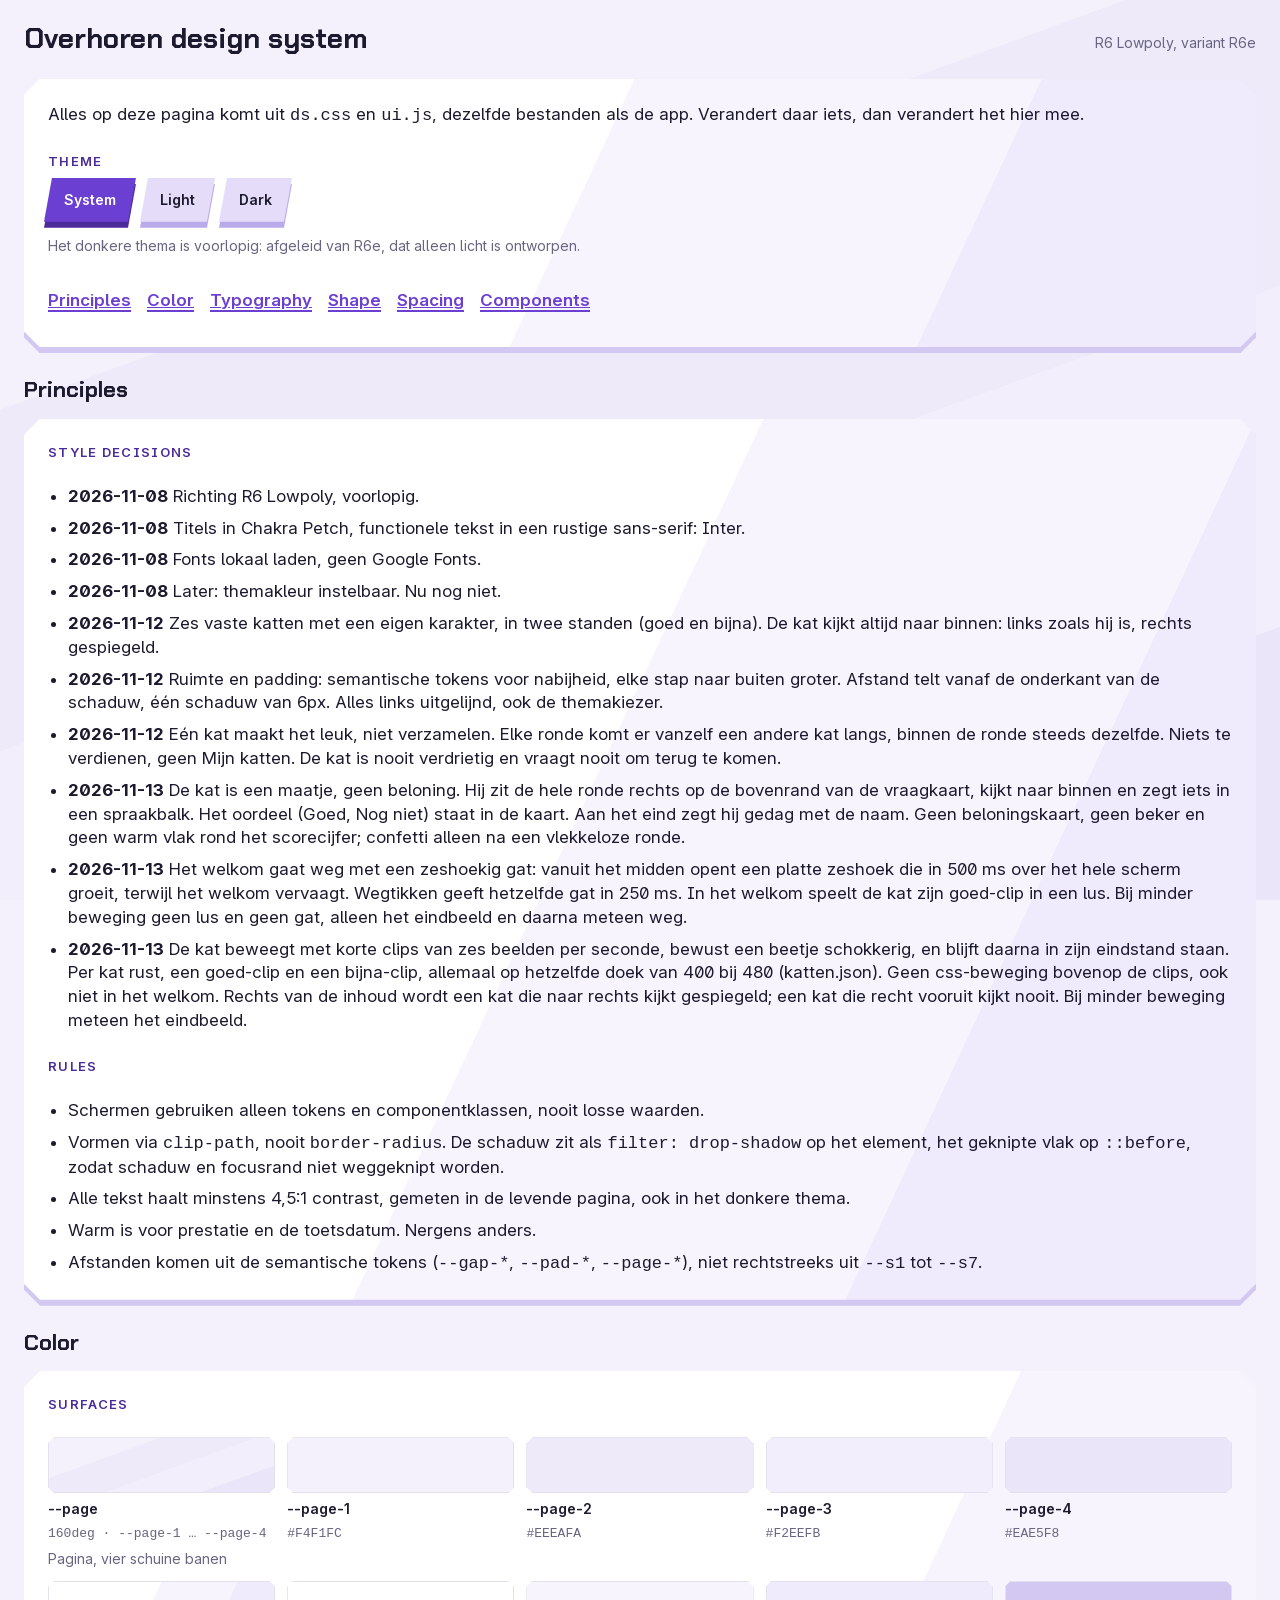
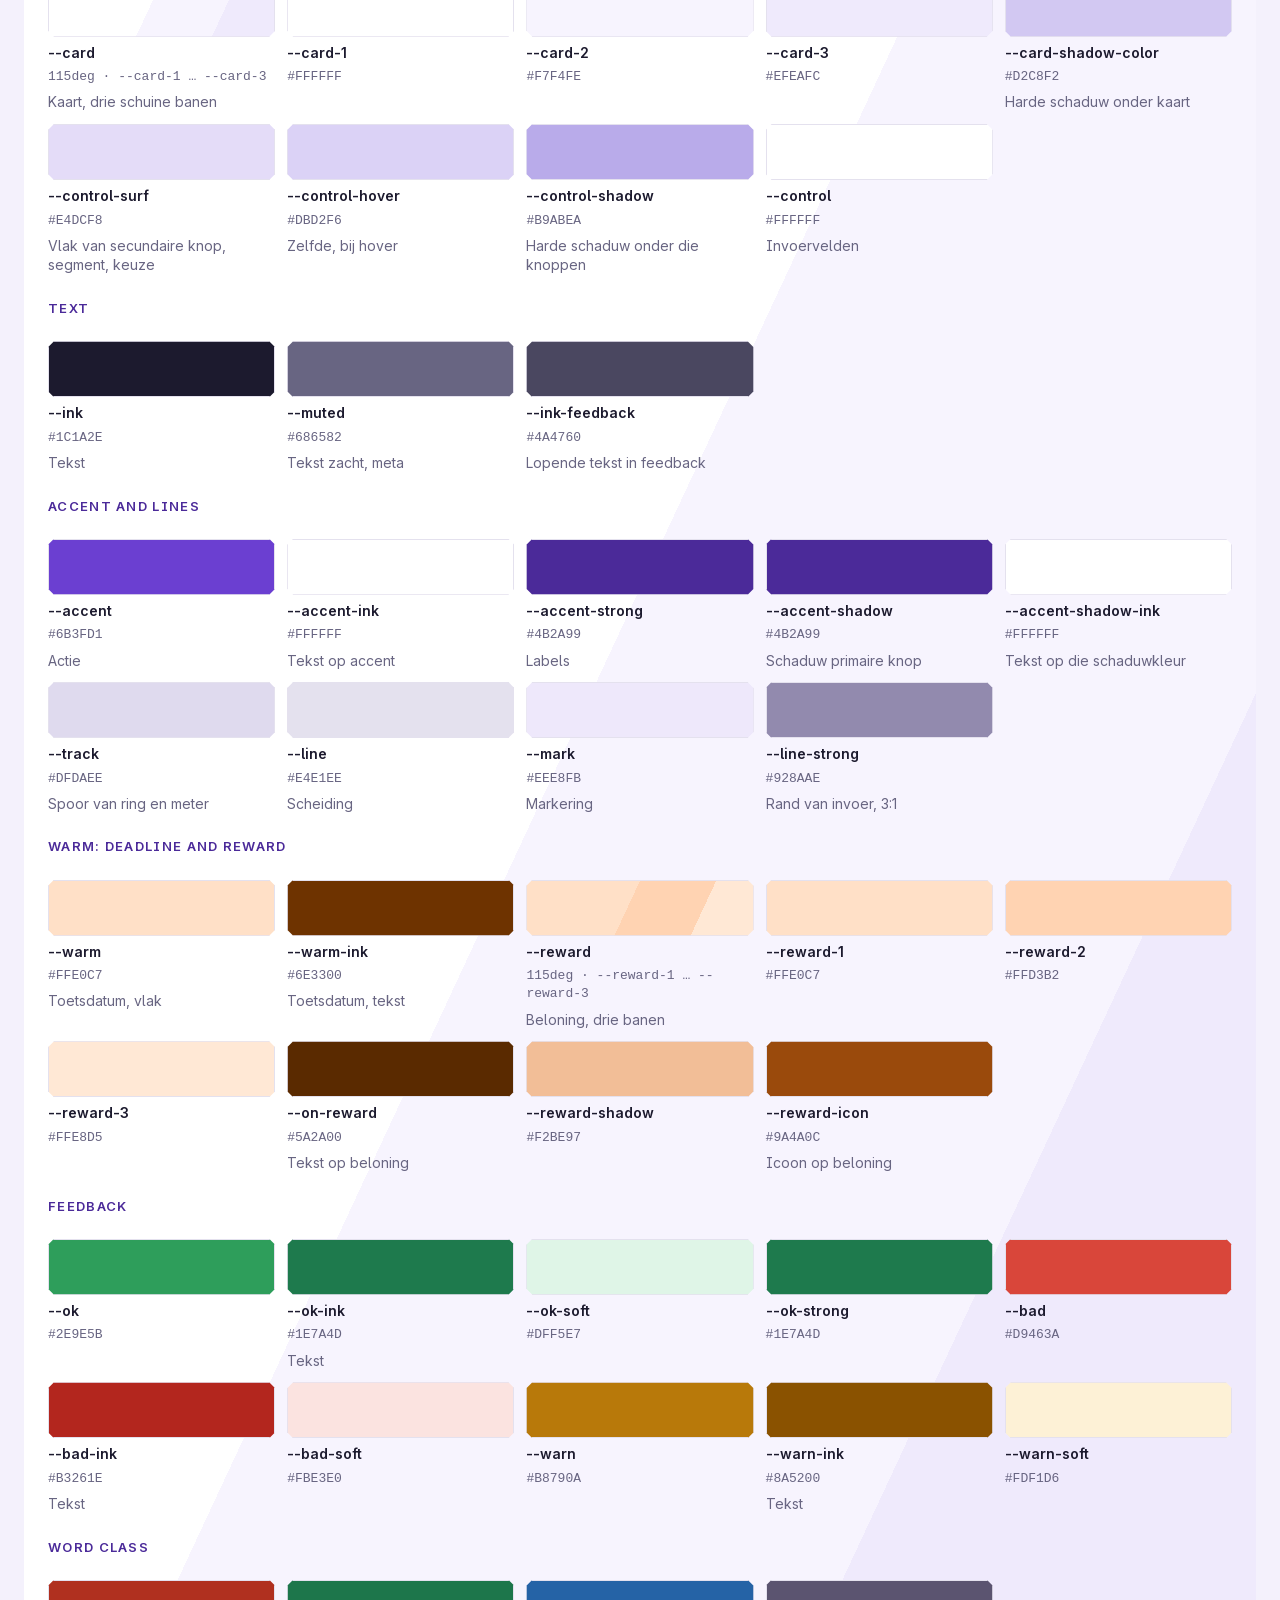
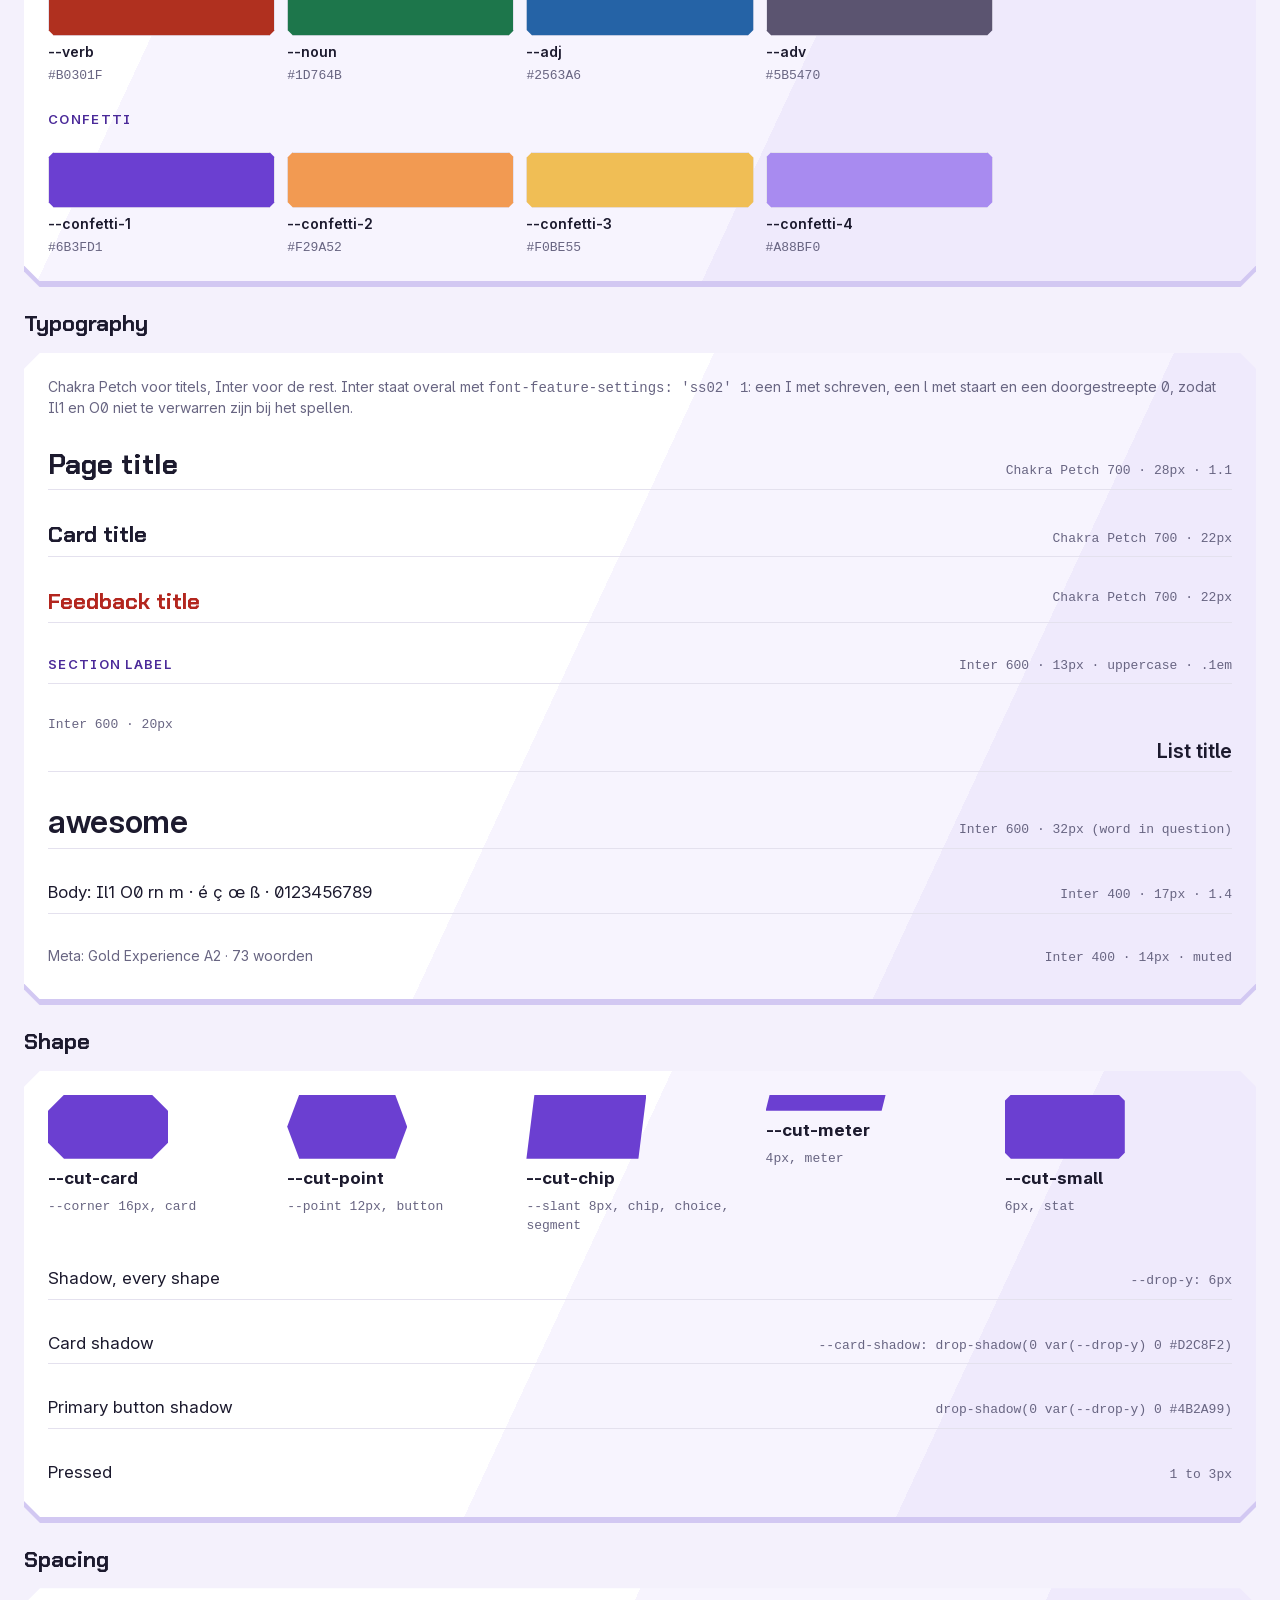
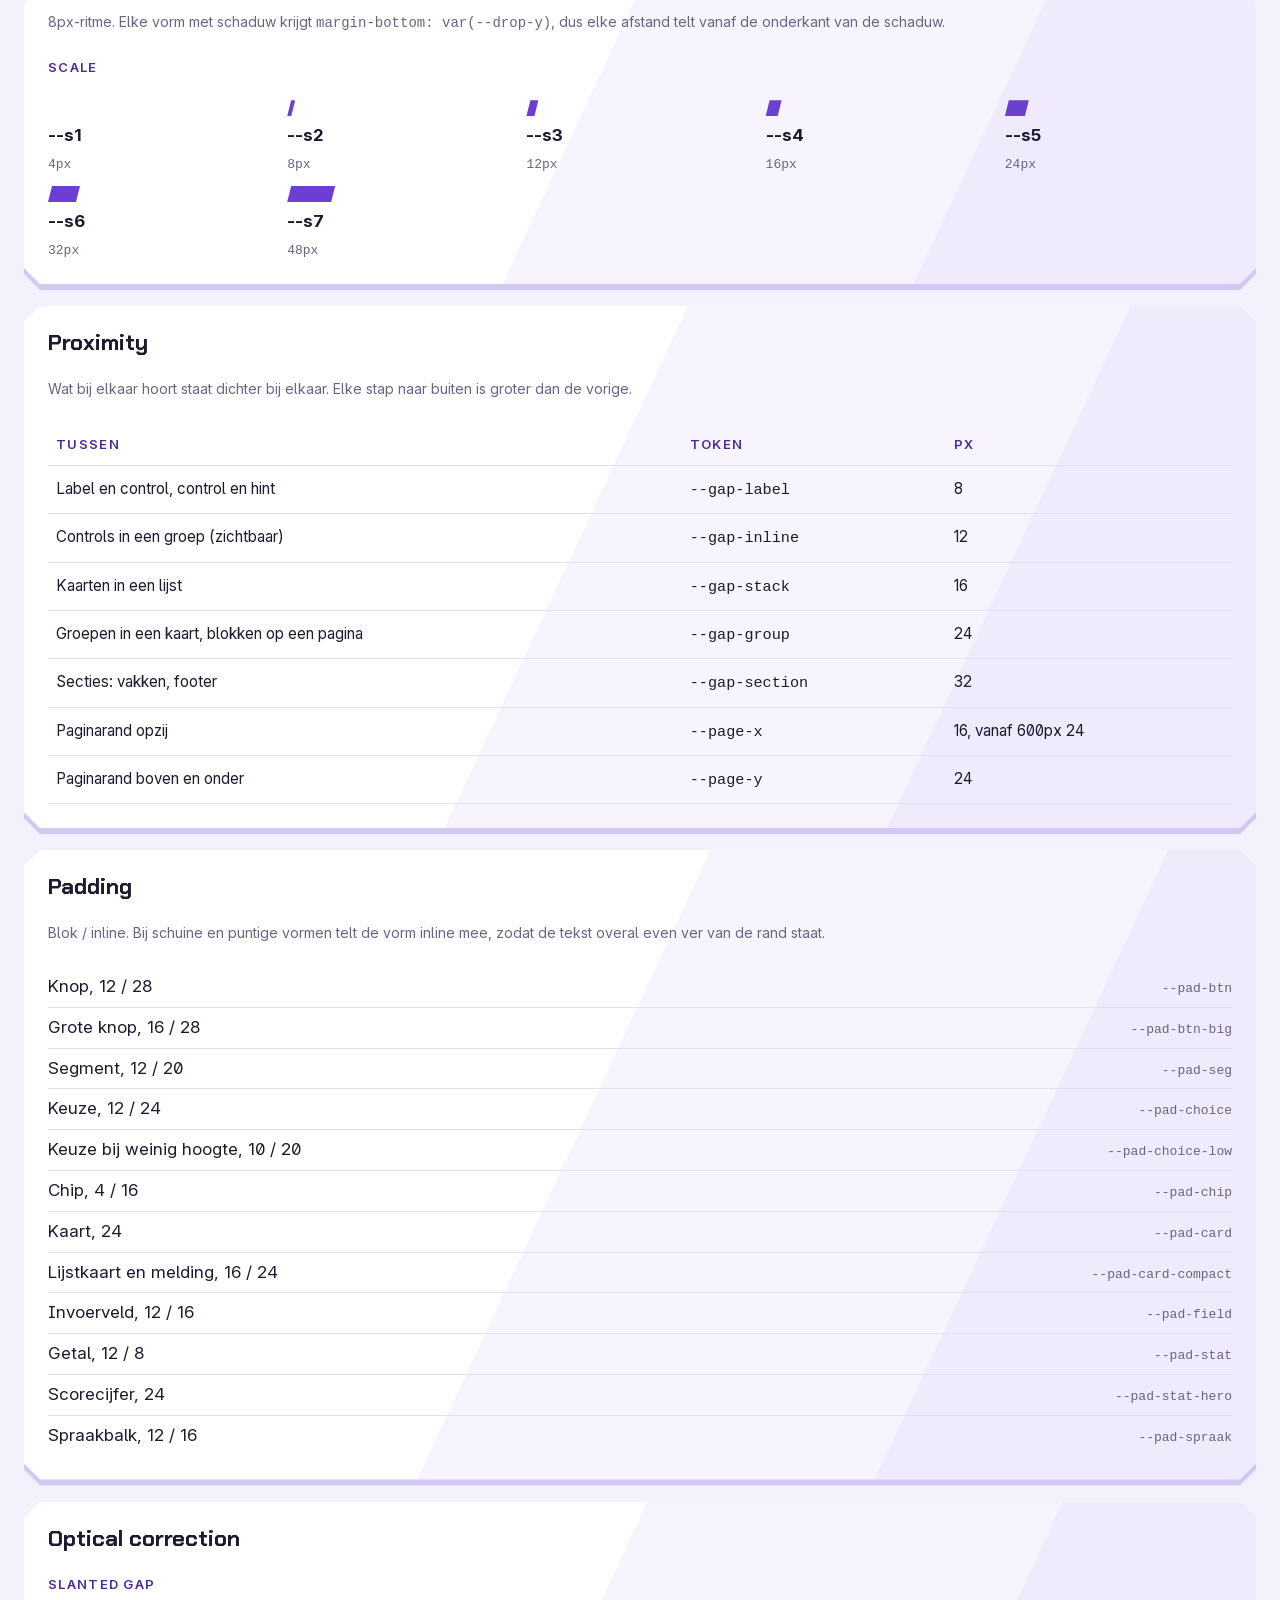
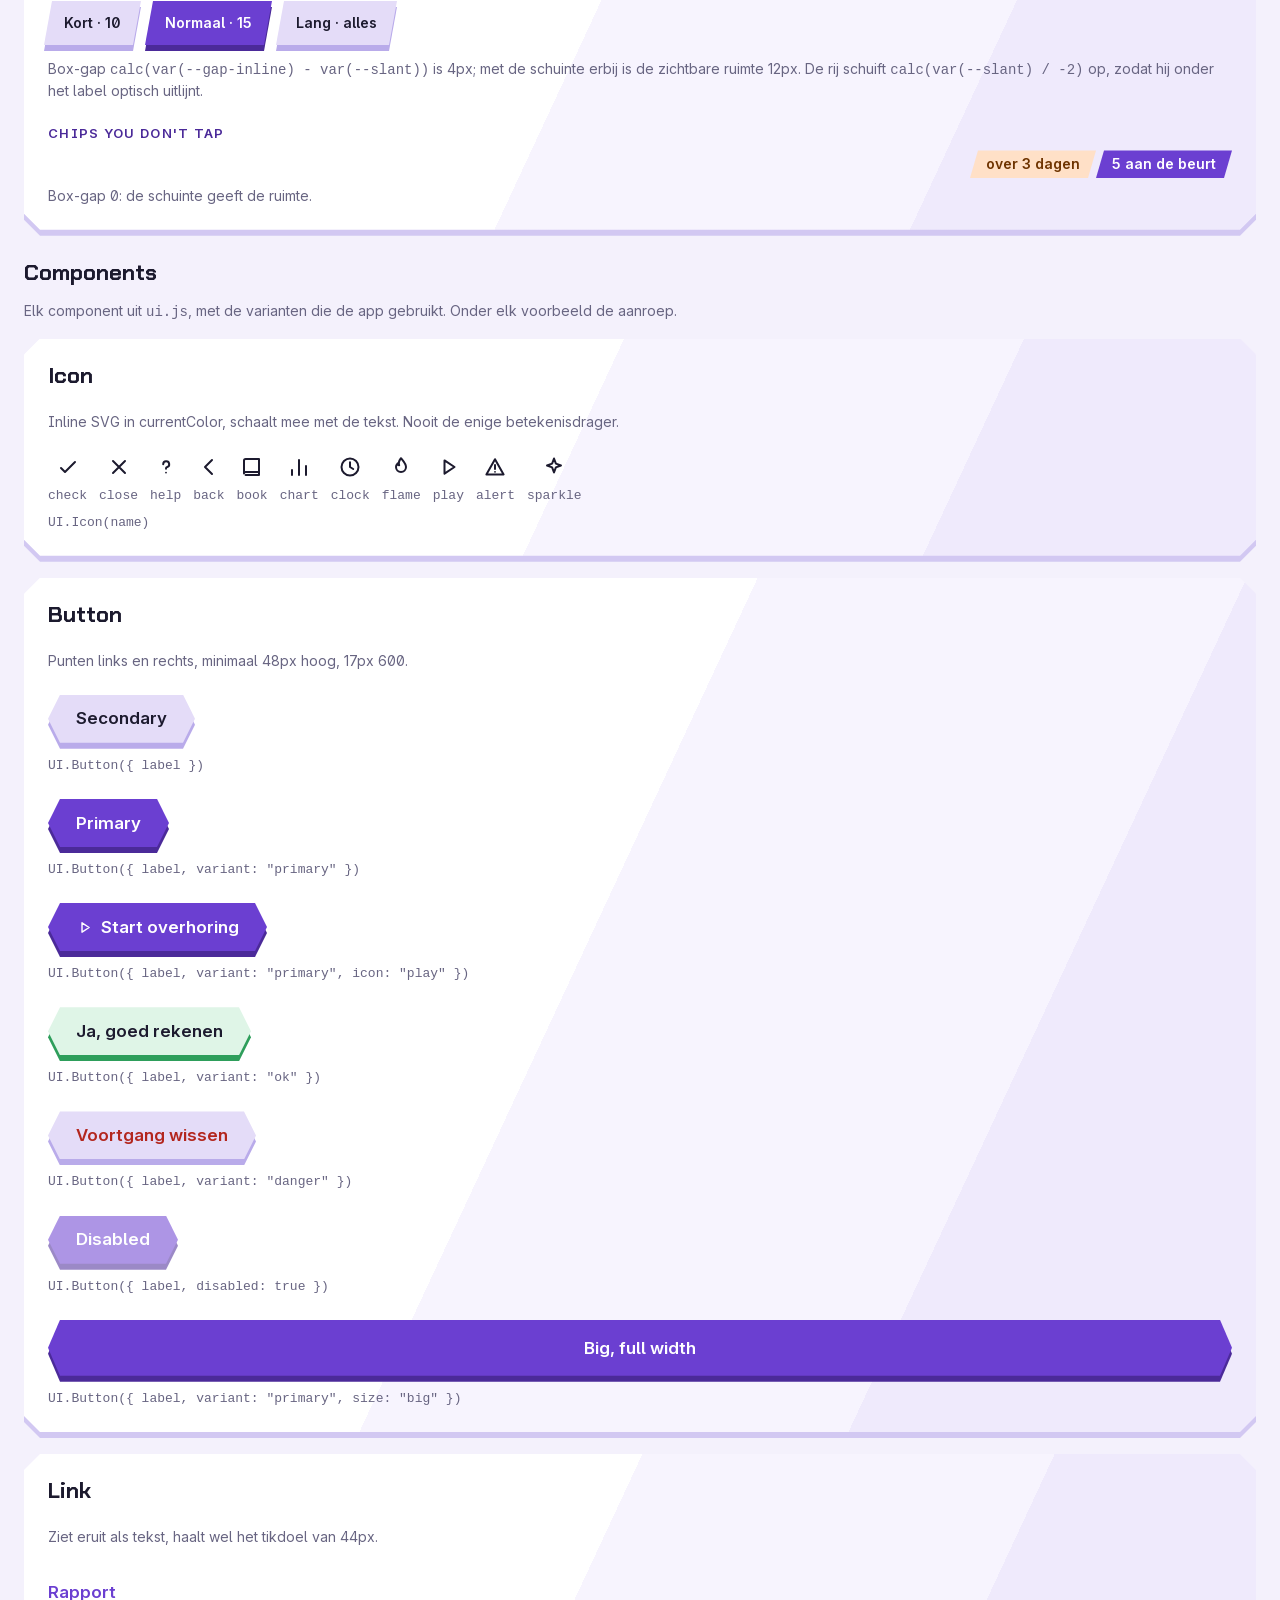
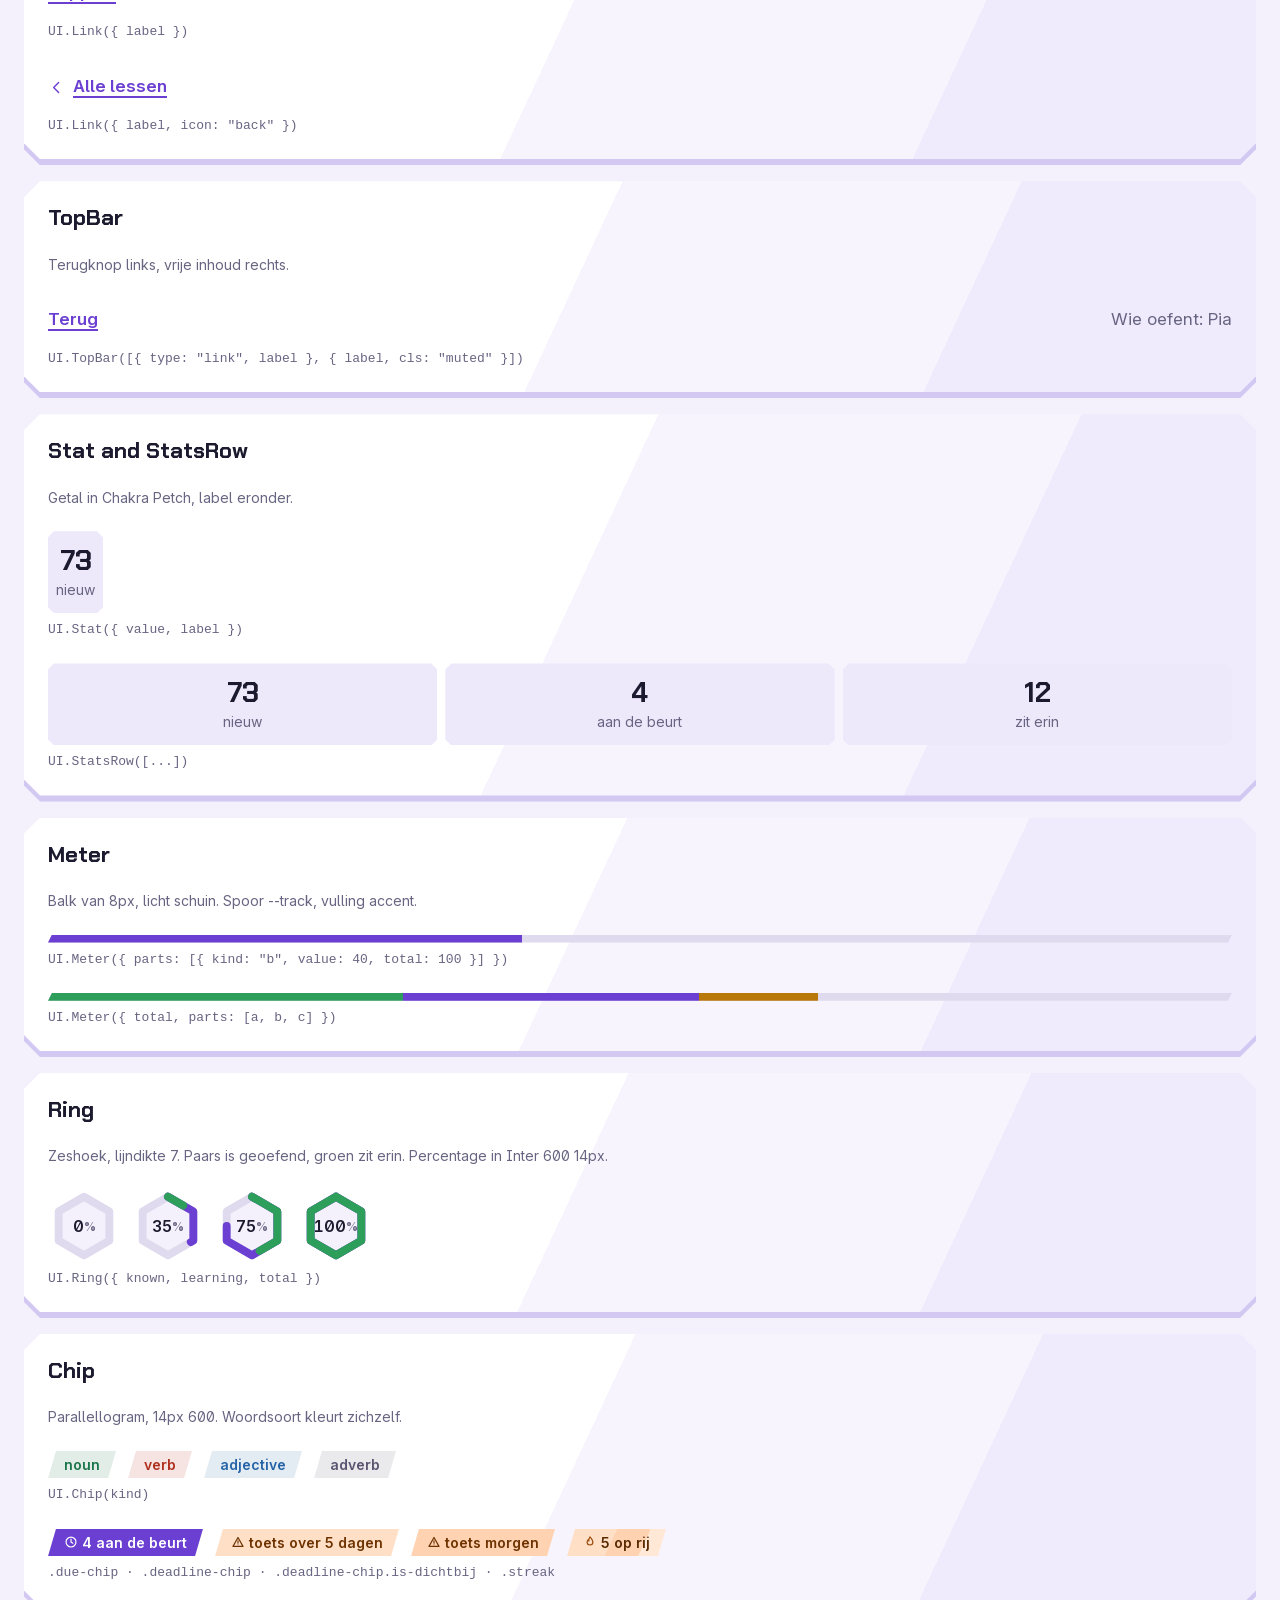
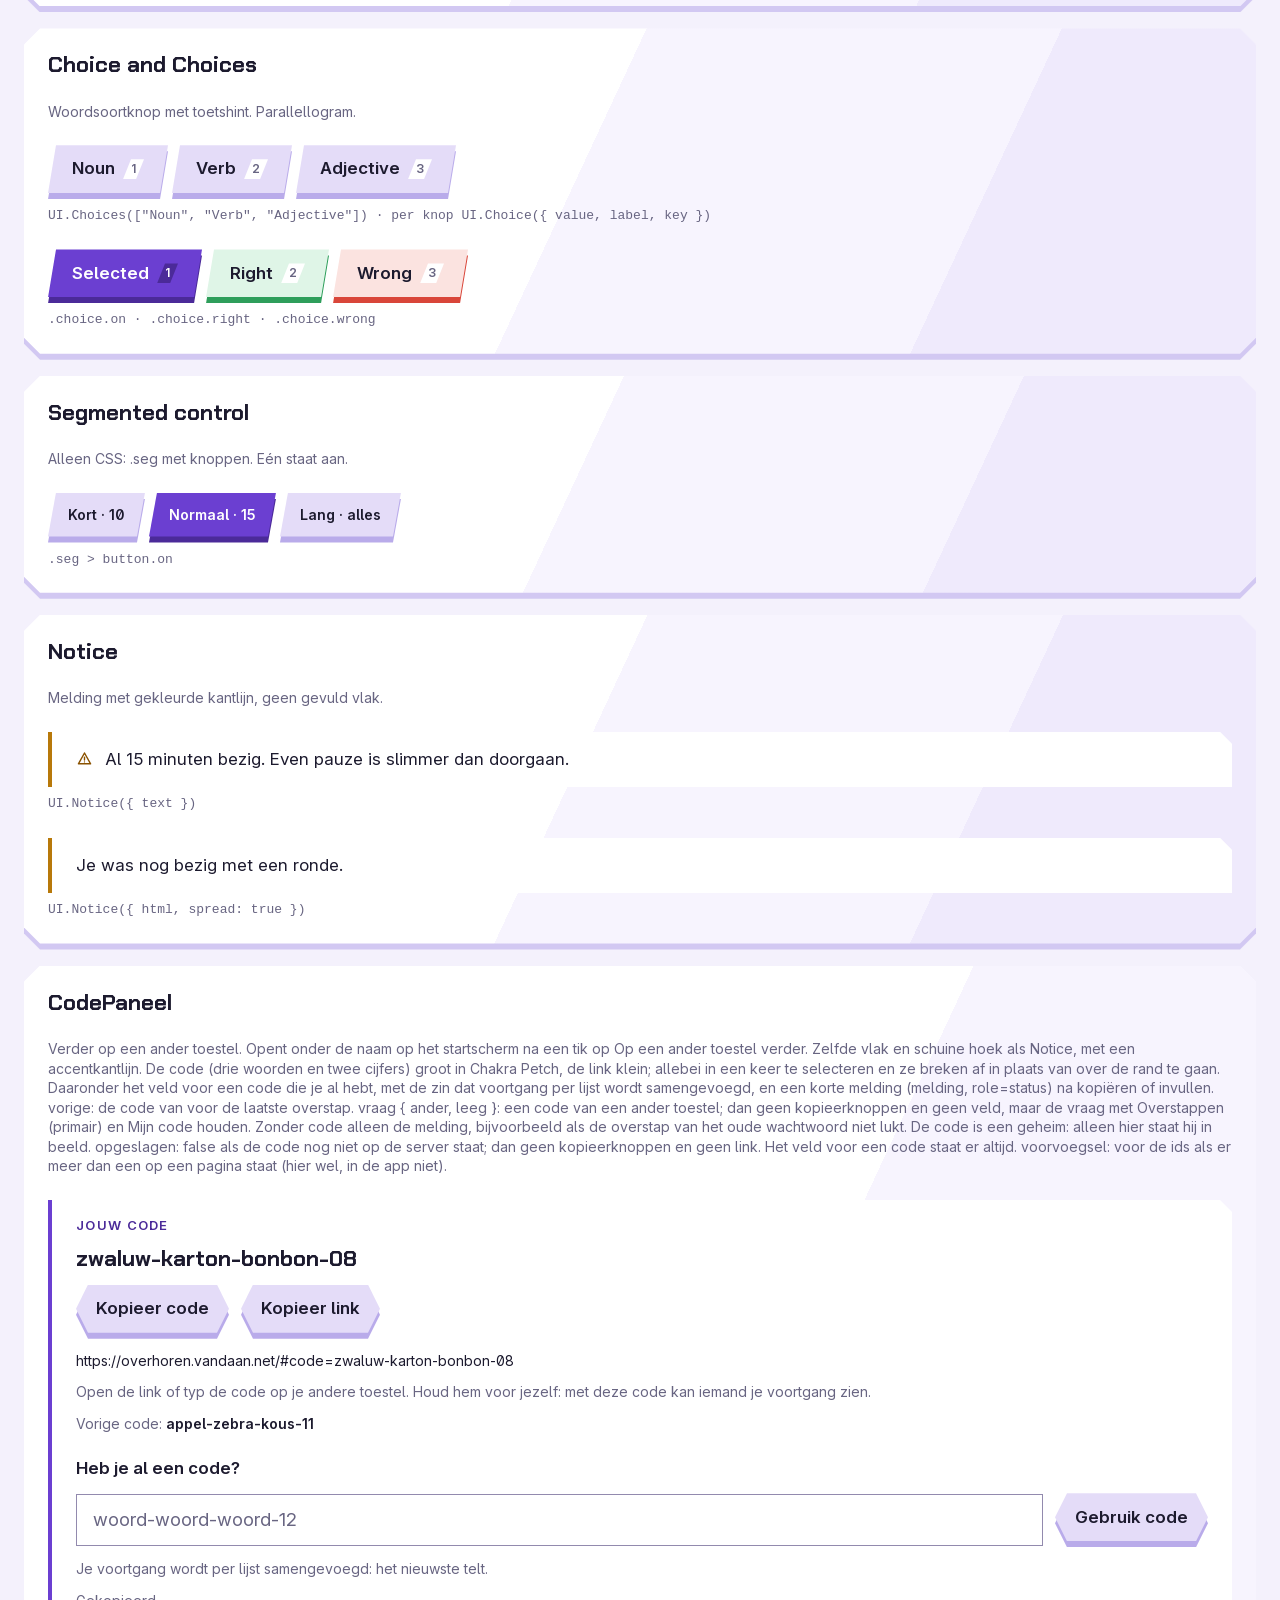
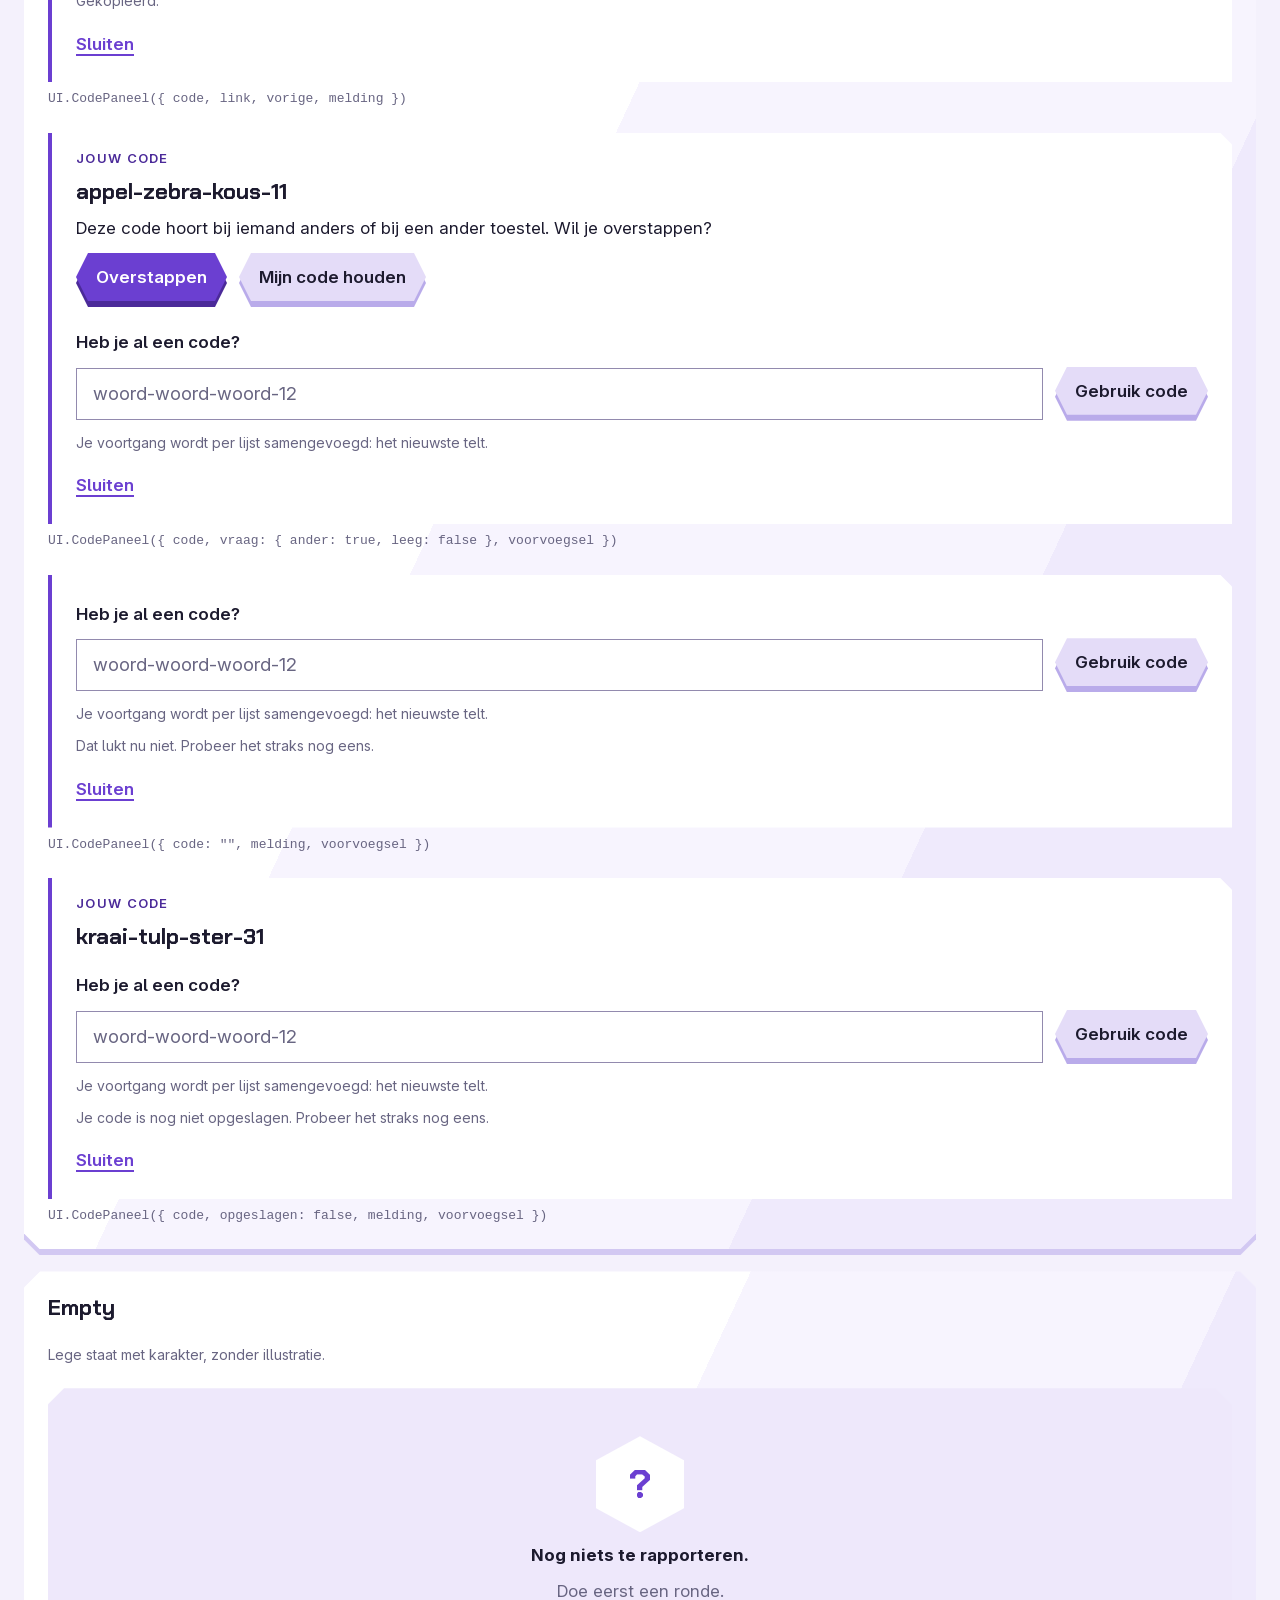
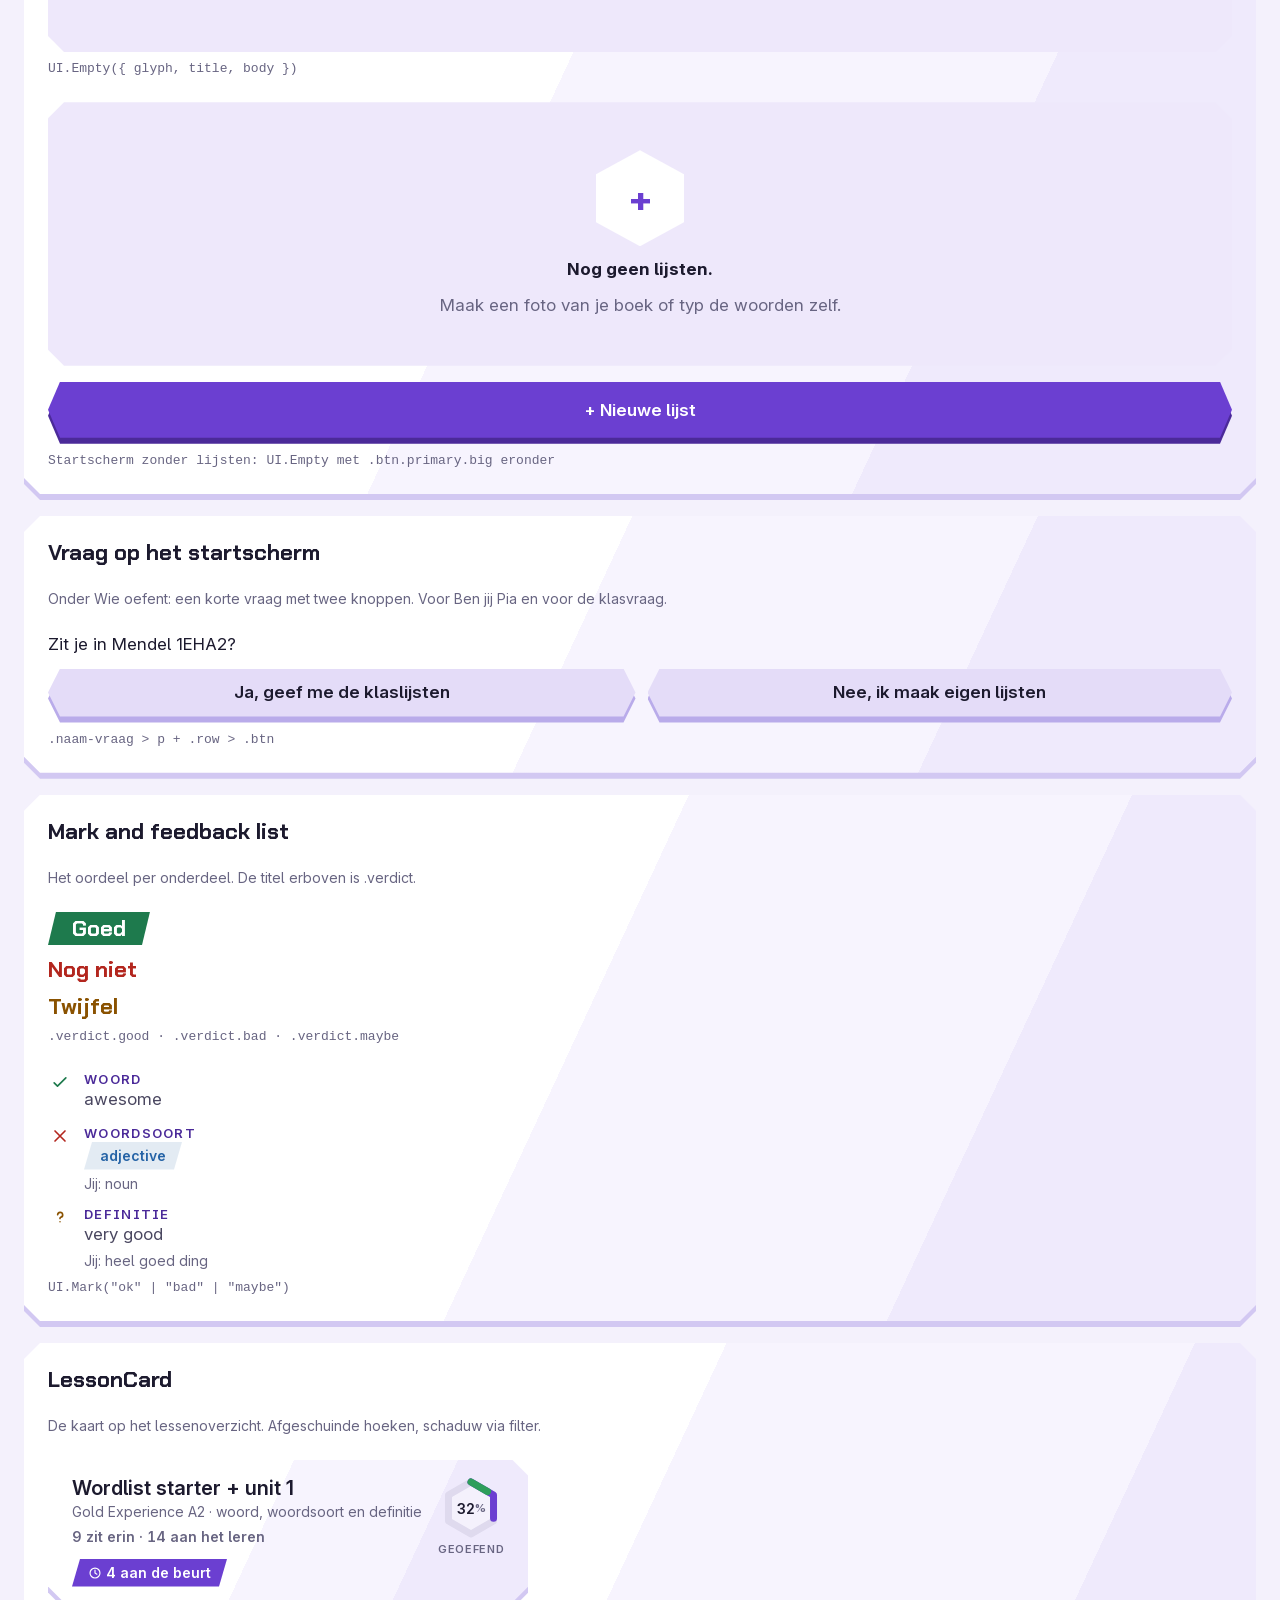
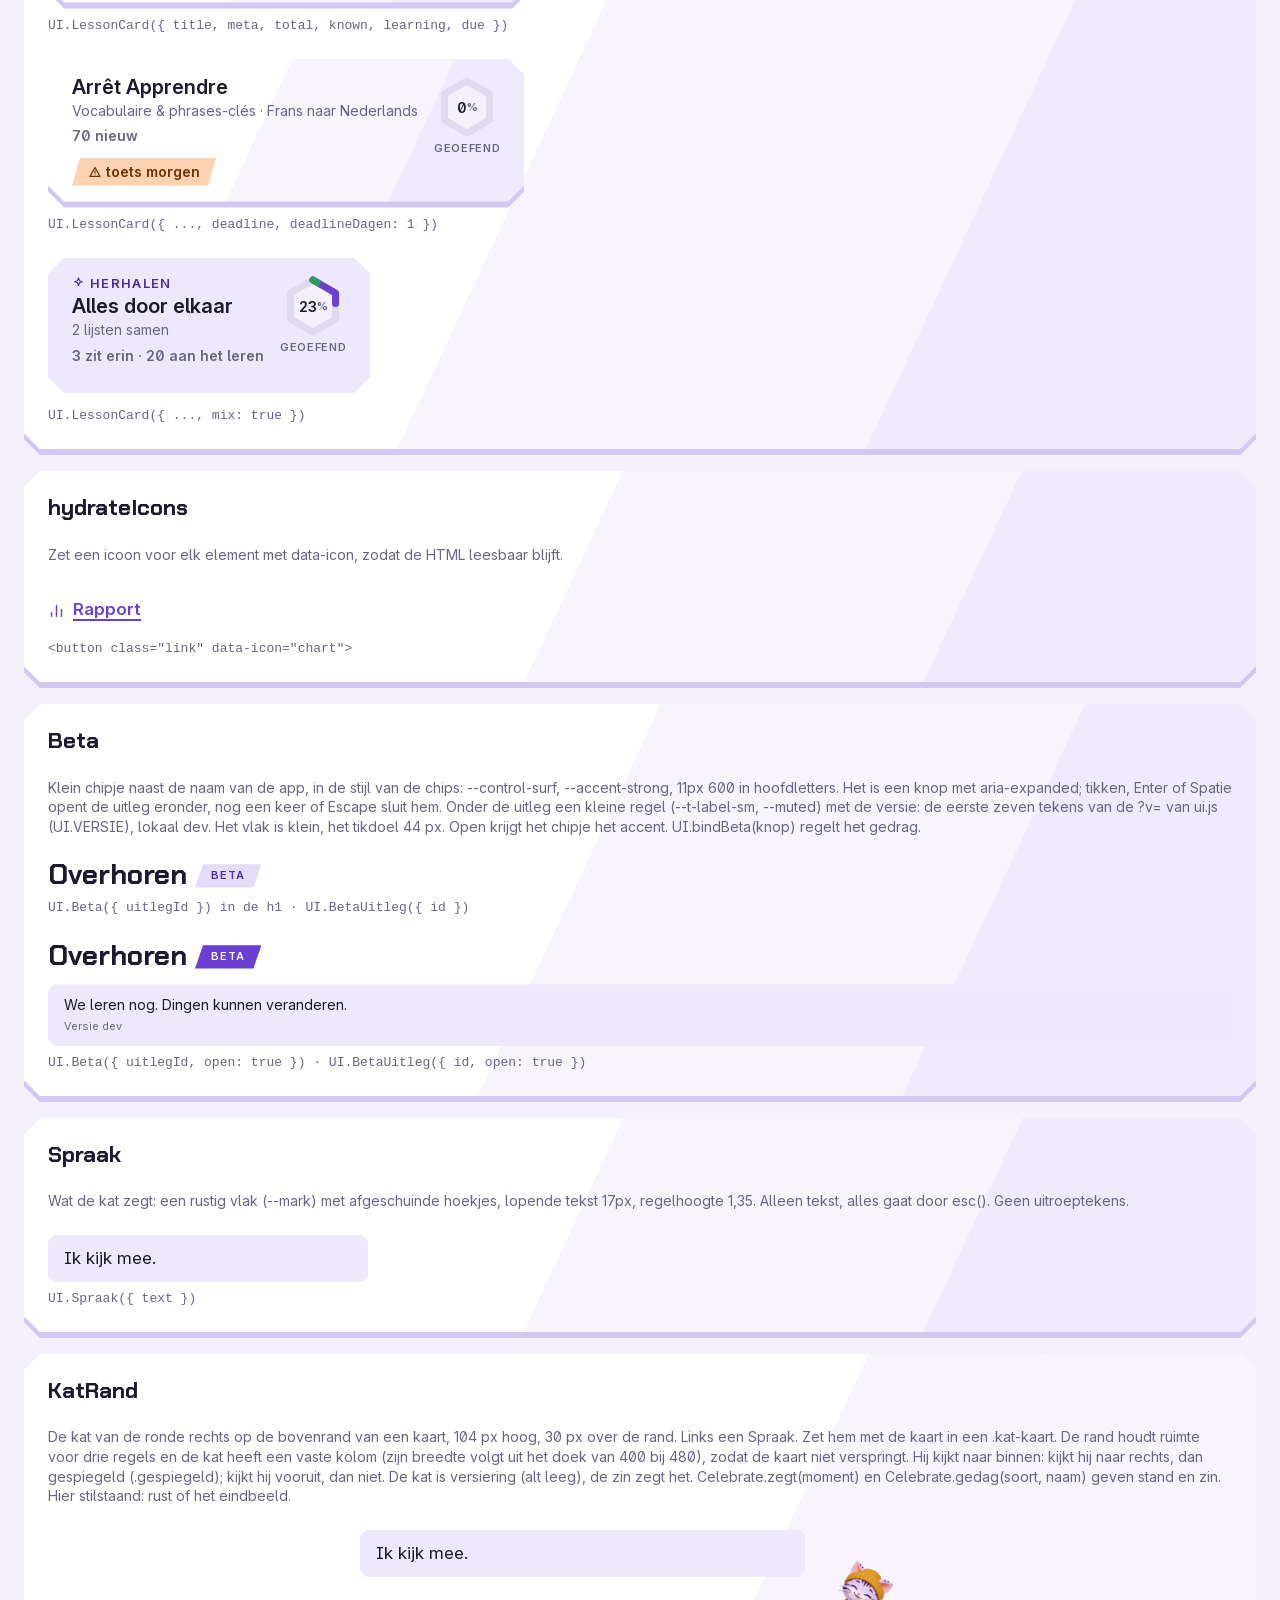
==== designsystem.html @ 4be141a7 "Merge origin/main (klasvraag) into claude/foto-open Conflict in index.html: klasvraag en de knop Op " ====
<!DOCTYPE html>
<html lang="nl">
<head>
<meta charset="utf-8">
<meta name="viewport" content="width=device-width, initial-scale=1, viewport-fit=cover">
<title>Overhoren · Design system</title>
<meta name="robots" content="noindex">
<link rel="icon" type="image/png" sizes="32x32" href="icons/favicon-32.png">
<link rel="stylesheet" href="ds.css?v=dev">
<style>
/* Alleen de opmaak van deze pagina zelf: rasters en labels rond de
   voorbeelden. Alles wat je in de voorbeelden ziet komt uit ds.css. */
@layer screens {
  body > .app { max-width: 960px; }
  .sg-nav { display: flex; flex-wrap: wrap; gap: var(--s2) var(--s4); }
  .sg-section { display: flex; flex-direction: column; gap: var(--s4); }
  .sg-section > h2 { scroll-margin-top: var(--s5); }
  .sg-grid { display: grid; grid-template-columns: repeat(auto-fill, minmax(200px, 1fr)); gap: var(--s3); }
  .sg-swatch { display: flex; flex-direction: column; gap: 6px; font-size: var(--t-meta); }
  .sg-chip-color { height: 56px; clip-path: var(--cut-small); box-shadow: inset 0 0 0 1px var(--line); }
  .sg-swatch code, .sg-row code, .sg-spec code { font-size: .8125rem; color: var(--muted); font-feature-settings: normal; }
  .sg-swatch b { font-weight: 600; }
  .sg-demo { display: flex; flex-wrap: wrap; gap: var(--s3); align-items: center; }
  .sg-demo.col { flex-direction: column; align-items: stretch; }
  .sg-spec { display: grid; grid-template-columns: minmax(0, 1fr) auto; gap: var(--s1) var(--s4); align-items: baseline; padding-block: var(--s2); border-bottom: 1px solid var(--line); }
  .sg-spec:last-child { border-bottom: 0; }
  .sg-row { display: flex; flex-direction: column; gap: var(--s2); }
  .sg-shape { width: 120px; height: 64px; background: var(--accent); }
  .sg-ring-row .ring { width: 72px; height: 72px; }
  .sg-decisions { margin: 0; padding-left: 20px; display: flex; flex-direction: column; gap: var(--s2); }
  .sg-theme { display: flex; flex-wrap: wrap; gap: var(--s3); align-items: center; }
  /* het welkom is in de app heel scherm; hier in een vak. Het gat rekent
     dan met de maat van het vak (cqw, cqh) in plaats van het scherm, en
     door het gat verschijnt een plek waar in de app de app staat. */
  .sg-welkom { position: relative; inline-size: 100%; block-size: 480px; overflow: hidden; clip-path: var(--cut-card);
    container-type: size; display: grid; place-items: center; background: var(--mark); color: var(--muted); }
  .sg-welkom > p { margin: 0; }
  .sg-welkom .welkom { position: absolute; --gat-max: max(50cqw + 28.9cqh, 57.8cqh); }
}
</style>
</head>
<body>
<div class="app">

  <header class="brand">
    <h1>Overhoren design system</h1>
    <p class="tag">R6 Lowpoly, variant R6e</p>
  </header>

  <div class="card">
    <p>Alles op deze pagina komt uit <code>ds.css</code> en <code>ui.js</code>, dezelfde bestanden als de app. Verandert daar iets, dan verandert het hier mee.</p>
    <div class="field">
      <span class="eyebrow">Theme</span>
      <div class="seg" id="sg-theme">
        <button type="button" data-theme="" class="on">System</button>
        <button type="button" data-theme="light">Light</button>
        <button type="button" data-theme="dark">Dark</button>
      </div>
      <p class="hint">Het donkere thema is voorlopig: afgeleid van R6e, dat alleen licht is ontworpen.</p>
    </div>
    <nav class="sg-nav">
      <a class="link" href="#principles"><span>Principles</span></a>
      <a class="link" href="#color"><span>Color</span></a>
      <a class="link" href="#typography"><span>Typography</span></a>
      <a class="link" href="#shape"><span>Shape</span></a>
      <a class="link" href="#spacing"><span>Spacing</span></a>
      <a class="link" href="#components"><span>Components</span></a>
    </nav>
  </div>

  <!-- PRINCIPLES -->
  <section class="sg-section" id="principles">
    <h2>Principles</h2>
    <div class="card">
      <span class="eyebrow">Style decisions</span>
      <ul class="sg-decisions">
        <li><b>2026-11-08</b> Richting R6 Lowpoly, voorlopig.</li>
        <li><b>2026-11-08</b> Titels in Chakra Petch, functionele tekst in een rustige sans-serif: Inter.</li>
        <li><b>2026-11-08</b> Fonts lokaal laden, geen Google Fonts.</li>
        <li><b>2026-11-08</b> Later: themakleur instelbaar. Nu nog niet.</li>
        <li><b>2026-11-12</b> Zes vaste katten met een eigen karakter, in twee standen (goed en bijna). De kat kijkt altijd naar binnen: links zoals hij is, rechts gespiegeld.</li>
        <li><b>2026-11-12</b> Ruimte en padding: semantische tokens voor nabijheid, elke stap naar buiten groter. Afstand telt vanaf de onderkant van de schaduw, één schaduw van 6px. Alles links uitgelijnd, ook de themakiezer.</li>
        <li><b>2026-11-12</b> Eén kat maakt het leuk, niet verzamelen. Elke ronde komt er vanzelf een andere kat langs, binnen de ronde steeds dezelfde. Niets te verdienen, geen Mijn katten. De kat is nooit verdrietig en vraagt nooit om terug te komen.</li>
        <li><b>2026-11-13</b> De kat is een maatje, geen beloning. Hij zit de hele ronde rechts op de bovenrand van de vraagkaart, kijkt naar binnen en zegt iets in een spraakbalk. Het oordeel (Goed, Nog niet) staat in de kaart. Aan het eind zegt hij gedag met de naam. Geen beloningskaart, geen beker en geen warm vlak rond het scorecijfer; confetti alleen na een vlekkeloze ronde.</li>
        <li><b>2026-11-13</b> Het welkom gaat weg met een zeshoekig gat: vanuit het midden opent een platte zeshoek die in 500 ms over het hele scherm groeit, terwijl het welkom vervaagt. Wegtikken geeft hetzelfde gat in 250 ms. In het welkom speelt de kat zijn goed-clip in een lus. Bij minder beweging geen lus en geen gat, alleen het eindbeeld en daarna meteen weg.</li>
        <li><b>2026-11-13</b> De kat beweegt met korte clips van zes beelden per seconde, bewust een beetje schokkerig, en blijft daarna in zijn eindstand staan. Per kat rust, een goed-clip en een bijna-clip, allemaal op hetzelfde doek van 400 bij 480 (katten.json). Geen css-beweging bovenop de clips, ook niet in het welkom. Rechts van de inhoud wordt een kat die naar rechts kijkt gespiegeld; een kat die recht vooruit kijkt nooit. Bij minder beweging meteen het eindbeeld.</li>
      </ul>
      <span class="eyebrow">Rules</span>
      <ul class="sg-decisions">
        <li>Schermen gebruiken alleen tokens en componentklassen, nooit losse waarden.</li>
        <li>Vormen via <code>clip-path</code>, nooit <code>border-radius</code>. De schaduw zit als <code>filter: drop-shadow</code> op het element, het geknipte vlak op <code>::before</code>, zodat schaduw en focusrand niet weggeknipt worden.</li>
        <li>Alle tekst haalt minstens 4,5:1 contrast, gemeten in de levende pagina, ook in het donkere thema.</li>
        <li>Warm is voor prestatie en de toetsdatum. Nergens anders.</li>
        <li>Afstanden komen uit de semantische tokens (<code>--gap-*</code>, <code>--pad-*</code>, <code>--page-*</code>), niet rechtstreeks uit <code>--s1</code> tot <code>--s7</code>.</li>
      </ul>
    </div>
  </section>

  <!-- COLOR -->
  <section class="sg-section" id="color">
    <h2>Color</h2>
    <div class="card">
      <span class="eyebrow">Surfaces</span>
      <div class="sg-grid" id="sg-surfaces"></div>
      <span class="eyebrow">Text</span>
      <div class="sg-grid" id="sg-text"></div>
      <span class="eyebrow">Accent and lines</span>
      <div class="sg-grid" id="sg-accent"></div>
      <span class="eyebrow">Warm: deadline and reward</span>
      <div class="sg-grid" id="sg-warm"></div>
      <span class="eyebrow">Feedback</span>
      <div class="sg-grid" id="sg-feedback"></div>
      <span class="eyebrow">Word class</span>
      <div class="sg-grid" id="sg-wordclass"></div>
      <span class="eyebrow">Confetti</span>
      <div class="sg-grid" id="sg-confetti"></div>
    </div>
  </section>

  <!-- TYPOGRAPHY -->
  <section class="sg-section" id="typography">
    <h2>Typography</h2>
    <div class="card">
      <p class="hint">Chakra Petch voor titels, Inter voor de rest. Inter staat overal met <code>font-feature-settings: 'ss02' 1</code>: een I met schreven, een l met staart en een doorgestreepte 0, zodat Il1 en O0 niet te verwarren zijn bij het spellen.</p>
      <div class="sg-spec"><h1>Page title</h1><code>Chakra Petch 700 · 28px · 1.1</code></div>
      <div class="sg-spec"><h2>Card title</h2><code>Chakra Petch 700 · 22px</code></div>
      <div class="sg-spec"><span class="verdict bad" style="animation:none">Feedback title</span><code>Chakra Petch 700 · 22px</code></div>
      <div class="sg-spec"><span class="eyebrow">Section label</span><code>Inter 600 · 13px · uppercase · .1em</code></div>
      <div class="sg-spec"><span class="lesson-body"><h3 style="font-size:var(--t-list)">List title</h3></span><code>Inter 600 · 20px</code></div>
      <div class="sg-spec"><p class="prompt" style="margin:0">awesome</p><code>Inter 600 · 32px (word in question)</code></div>
      <div class="sg-spec"><p>Body: Il1 O0 rn m · é ç œ ß · 0123456789</p><code>Inter 400 · 17px · 1.4</code></div>
      <div class="sg-spec"><p class="hint">Meta: Gold Experience A2 · 73 woorden</p><code>Inter 400 · 14px · muted</code></div>
    </div>
  </section>

  <!-- SHAPE -->
  <section class="sg-section" id="shape">
    <h2>Shape</h2>
    <div class="card">
      <div class="sg-grid">
        <div class="sg-row"><div class="sg-shape" style="clip-path:var(--cut-card)"></div><b>--cut-card</b><code>--corner 16px, card</code></div>
        <div class="sg-row"><div class="sg-shape" style="clip-path:var(--cut-point)"></div><b>--cut-point</b><code>--point 12px, button</code></div>
        <div class="sg-row"><div class="sg-shape" style="clip-path:var(--cut-chip)"></div><b>--cut-chip</b><code>--slant 8px, chip, choice, segment</code></div>
        <div class="sg-row"><div class="sg-shape" style="clip-path:var(--cut-meter);height:16px"></div><b>--cut-meter</b><code>4px, meter</code></div>
        <div class="sg-row"><div class="sg-shape" style="clip-path:var(--cut-small)"></div><b>--cut-small</b><code>6px, stat</code></div>
      </div>
      <div class="sg-spec"><span>Shadow, every shape</span><code>--drop-y: 6px</code></div>
      <div class="sg-spec"><span>Card shadow</span><code>--card-shadow: drop-shadow(0 var(--drop-y) 0 #D2C8F2)</code></div>
      <div class="sg-spec"><span>Primary button shadow</span><code>drop-shadow(0 var(--drop-y) 0 #4B2A99)</code></div>
      <div class="sg-spec"><span>Pressed</span><code>1 to 3px</code></div>
    </div>
  </section>

  <!-- SPACING -->
  <section class="sg-section" id="spacing">
    <h2>Spacing</h2>
    <div class="card">
      <p class="hint">8px-ritme. Elke vorm met schaduw krijgt <code>margin-bottom: var(--drop-y)</code>, dus elke afstand telt vanaf de onderkant van de schaduw.</p>
      <span class="eyebrow">Scale</span>
      <div class="sg-grid" id="sg-spacing"></div>
    </div>
    <div class="card">
      <h2>Proximity</h2>
      <p class="hint">Wat bij elkaar hoort staat dichter bij elkaar. Elke stap naar buiten is groter dan de vorige.</p>
      <div class="tbl"><table>
        <thead><tr><th>Tussen</th><th>Token</th><th>px</th></tr></thead>
        <tbody>
          <tr><td>Label en control, control en hint</td><td><code>--gap-label</code></td><td>8</td></tr>
          <tr><td>Controls in een groep (zichtbaar)</td><td><code>--gap-inline</code></td><td>12</td></tr>
          <tr><td>Kaarten in een lijst</td><td><code>--gap-stack</code></td><td>16</td></tr>
          <tr><td>Groepen in een kaart, blokken op een pagina</td><td><code>--gap-group</code></td><td>24</td></tr>
          <tr><td>Secties: vakken, footer</td><td><code>--gap-section</code></td><td>32</td></tr>
          <tr><td>Paginarand opzij</td><td><code>--page-x</code></td><td>16, vanaf 600px 24</td></tr>
          <tr><td>Paginarand boven en onder</td><td><code>--page-y</code></td><td>24</td></tr>
        </tbody>
      </table></div>
    </div>
    <div class="card">
      <h2>Padding</h2>
      <p class="hint">Blok / inline. Bij schuine en puntige vormen telt de vorm inline mee, zodat de tekst overal even ver van de rand staat.</p>
      <div id="sg-padding"></div>
    </div>
    <div class="card">
      <h2>Optical correction</h2>
      <div class="field">
        <span class="eyebrow">Slanted gap</span>
        <div class="seg">
          <button type="button">Kort · 10</button>
          <button type="button" class="on">Normaal · 15</button>
          <button type="button">Lang · alles</button>
        </div>
        <p class="hint">Box-gap <code>calc(var(--gap-inline) - var(--slant))</code> is 4px; met de schuinte erbij is de zichtbare ruimte 12px. De rij schuift <code>calc(var(--slant) / -2)</code> op, zodat hij onder het label optisch uitlijnt.</p>
      </div>
      <div class="field">
        <span class="eyebrow">Chips you don't tap</span>
        <div class="lesson-chips"><span class="deadline-chip">over 3 dagen</span><span class="due-chip">5 aan de beurt</span></div>
        <p class="hint">Box-gap 0: de schuinte geeft de ruimte.</p>
      </div>
    </div>
  </section>

  <!-- COMPONENTS -->
  <section class="sg-section" id="components">
    <h2>Components</h2>
    <p class="hint">Elk component uit <code>ui.js</code>, met de varianten die de app gebruikt. Onder elk voorbeeld de aanroep.</p>
    <div id="sg-components" class="sg-section"></div>
  </section>

</div>

<script src="ui.js?v=dev"></script>
<script src="celebrate.js?v=dev"></script>
<script>
(function () {
  "use strict";
  const $ = id => document.getElementById(id);
  const esc = UI.esc;

  // --- thema schakelen ---
  $("sg-theme").addEventListener("click", e => {
    const b = e.target.closest("button"); if (!b) return;
    if (b.dataset.theme) document.documentElement.dataset.theme = b.dataset.theme;
    else delete document.documentElement.dataset.theme;
    $("sg-theme").querySelectorAll("button").forEach(x => x.classList.toggle("on", x === b));
    paintValues();
  });

  // --- kleuren ---
  // getPropertyValue geeft light-dark() onopgelost terug, dus de waarde
  // laten uitrekenen via een echt element (zie Overdracht, valkuilen).
  function hex(rgb) {
    const m = rgb.match(/[\d.]+/g); if (!m) return rgb;
    const h = m.slice(0, 3).map(v => Math.round(+v).toString(16).padStart(2, "0")).join("").toUpperCase();
    return "#" + h + (m[3] != null && +m[3] < 1 ? " · " + Math.round(+m[3] * 100) + "%" : "");
  }
  function swatch(token, note, gradient) {
    return '<div class="sg-swatch"><div class="sg-chip-color" style="background:var(' + token + ')"></div>' +
      '<b>' + esc(token) + '</b>' +
      (gradient ? '<code>' + esc(gradient) + '</code>' : '<code data-token="' + esc(token) + '"></code>') +
      (note ? '<span class="hint">' + esc(note) + '</span>' : "") + '</div>';
  }
  function paintValues() {
    const probe = document.createElement("span");
    document.body.appendChild(probe);
    document.querySelectorAll("[data-token]").forEach(el => {
      probe.style.color = "var(" + el.dataset.token + ")";
      el.textContent = hex(getComputedStyle(probe).color);
    });
    probe.remove();
  }
  const groups = {
    "sg-surfaces": [
      ["--page", "Pagina, vier schuine banen", "160deg · --page-1 … --page-4"],
      ["--page-1"], ["--page-2"], ["--page-3"], ["--page-4"],
      ["--card", "Kaart, drie schuine banen", "115deg · --card-1 … --card-3"],
      ["--card-1"], ["--card-2"], ["--card-3"], ["--card-shadow-color", "Harde schaduw onder kaart"],
      ["--control-surf", "Vlak van secundaire knop, segment, keuze"], ["--control-hover", "Zelfde, bij hover"],
      ["--control-shadow", "Harde schaduw onder die knoppen"],
      ["--control", "Invoervelden"]
    ],
    "sg-text": [["--ink", "Tekst"], ["--muted", "Tekst zacht, meta"], ["--ink-feedback", "Lopende tekst in feedback"]],
    "sg-accent": [["--accent", "Actie"], ["--accent-ink", "Tekst op accent"], ["--accent-strong", "Labels"], ["--accent-shadow", "Schaduw primaire knop"], ["--accent-shadow-ink", "Tekst op die schaduwkleur"],
                  ["--track", "Spoor van ring en meter"], ["--line", "Scheiding"], ["--mark", "Markering"], ["--line-strong", "Rand van invoer, 3:1"]],
    "sg-warm": [["--warm", "Toetsdatum, vlak"], ["--warm-ink", "Toetsdatum, tekst"],
                ["--reward", "Beloning, drie banen", "115deg · --reward-1 … --reward-3"], ["--reward-1"], ["--reward-2"], ["--reward-3"],
                ["--on-reward", "Tekst op beloning"], ["--reward-shadow"], ["--reward-icon", "Icoon op beloning"]],
    "sg-feedback": [["--ok"], ["--ok-ink", "Tekst"], ["--ok-soft"], ["--ok-strong"], ["--bad"], ["--bad-ink", "Tekst"], ["--bad-soft"],
                    ["--warn"], ["--warn-ink", "Tekst"], ["--warn-soft"]],
    "sg-wordclass": [["--verb"], ["--noun"], ["--adj"], ["--adv"]],
    "sg-confetti": [["--confetti-1"], ["--confetti-2"], ["--confetti-3"], ["--confetti-4"]]
  };
  for (const id in groups) $(id).innerHTML = groups[id].map(g => swatch(g[0], g[1], g[2])).join("");

  $("sg-padding").innerHTML = [
    ["--pad-btn", "Knop, 12 / 28"], ["--pad-btn-big", "Grote knop, 16 / 28"], ["--pad-seg", "Segment, 12 / 20"],
    ["--pad-choice", "Keuze, 12 / 24"], ["--pad-choice-low", "Keuze bij weinig hoogte, 10 / 20"], ["--pad-chip", "Chip, 4 / 16"],
    ["--pad-card", "Kaart, 24"], ["--pad-card-compact", "Lijstkaart en melding, 16 / 24"], ["--pad-field", "Invoerveld, 12 / 16"],
    ["--pad-stat", "Getal, 12 / 8"], ["--pad-stat-hero", "Scorecijfer, 24"], ["--pad-spraak", "Spraakbalk, 12 / 16"]
  ].map(t => '<div class="sg-spec"><span>' + esc(t[1]) + '</span><code>' + esc(t[0]) + '</code></div>').join("");

  $("sg-spacing").innerHTML = ["--s1", "--s2", "--s3", "--s4", "--s5", "--s6", "--s7"].map(t =>
    '<div class="sg-row"><div style="height:16px;width:var(' + t + ');background:var(--accent);clip-path:var(--cut-meter)"></div>' +
    '<b>' + t + '</b><code>' + getComputedStyle(document.documentElement).getPropertyValue(t).trim() + '</code></div>').join("");

  // --- componenten ---
  function block(name, note, demos, opts) {
    opts = opts || {};
    return '<div class="card"><h2>' + esc(name) + '</h2>' + (note ? '<p class="hint">' + esc(note) + '</p>' : "") +
      demos.map(d => '<div class="sg-row"><div class="sg-demo' + (opts.col ? " col" : "") + '">' + d[1] + '</div>' +
        '<code>' + esc(d[0]) + '</code></div>').join("") + '</div>';
  }
  const iconList = Object.keys(UI.ICONS).map(n =>
    '<span class="sg-row" style="align-items:center;font-size:1.5rem">' + UI.Icon(n) + '<code>' + n + '</code></span>').join("");

  // De katten komen uit katten.json; daarom eerst die, dan de componenten.
  function toonComponenten() {
  const html = [
    block("Icon", "Inline SVG in currentColor, schaalt mee met de tekst. Nooit de enige betekenisdrager.",
      [['UI.Icon(name)', iconList]]),

    block("Button", "Punten links en rechts, minimaal 48px hoog, 17px 600.", [
      ['UI.Button({ label })', UI.Button({ label: "Secondary" })],
      ['UI.Button({ label, variant: "primary" })', UI.Button({ label: "Primary", variant: "primary" })],
      ['UI.Button({ label, variant: "primary", icon: "play" })', UI.Button({ label: "Start overhoring", variant: "primary", icon: "play" })],
      ['UI.Button({ label, variant: "ok" })', UI.Button({ label: "Ja, goed rekenen", variant: "ok" })],
      ['UI.Button({ label, variant: "danger" })', UI.Button({ label: "Voortgang wissen", variant: "danger" })],
      ['UI.Button({ label, disabled: true })', UI.Button({ label: "Disabled", variant: "primary", disabled: true })],
      ['UI.Button({ label, variant: "primary", size: "big" })', UI.Button({ label: "Big, full width", variant: "primary", size: "big" })]
    ]),

    block("Link", "Ziet eruit als tekst, haalt wel het tikdoel van 44px.", [
      ['UI.Link({ label })', UI.Link({ label: "Rapport" })],
      ['UI.Link({ label, icon: "back" })', UI.Link({ label: "Alle lessen", icon: "back" })]
    ]),

    block("TopBar", "Terugknop links, vrije inhoud rechts.", [
      ['UI.TopBar([{ type: "link", label }, { label, cls: "muted" }])',
        '<div style="width:100%">' + UI.TopBar([{ type: "link", id: "x-back", label: "Terug" }, { label: "Wie oefent: Pia", cls: "muted" }]) + '</div>']
    ], { col: true }),

    block("Stat and StatsRow", "Getal in Chakra Petch, label eronder.", [
      ['UI.Stat({ value, label })', UI.Stat({ value: 73, label: "nieuw" })],
      ['UI.StatsRow([...])', '<div style="width:100%">' + UI.StatsRow([{ value: 73, label: "nieuw" }, { value: 4, label: "aan de beurt" }, { value: 12, label: "zit erin" }]) + '</div>']
    ]),

    block("Meter", "Balk van 8px, licht schuin. Spoor --track, vulling accent.", [
      ['UI.Meter({ parts: [{ kind: "b", value: 40, total: 100 }] })', '<div style="width:100%">' + UI.Meter({ parts: [{ kind: "b", value: 40, total: 100 }] }) + '</div>'],
      ['UI.Meter({ total, parts: [a, b, c] })', '<div style="width:100%">' + UI.Meter({ total: 100, parts: [{ kind: "a", value: 30 }, { kind: "b", value: 25 }, { kind: "c", value: 10 }] }) + '</div>']
    ], { col: true }),

    block("Ring", "Zeshoek, lijndikte 7. Paars is geoefend, groen zit erin. Percentage in Inter 600 14px.", [
      ['UI.Ring({ known, learning, total })',
        '<span class="sg-demo sg-ring-row">' + UI.Ring({ known: 0, learning: 0, total: 20 }) + UI.Ring({ known: 2, learning: 5, total: 20 }) +
        UI.Ring({ known: 9, learning: 6, total: 20 }) + UI.Ring({ known: 20, learning: 0, total: 20 }) + '</span>']
    ]),

    block("Chip", "Parallellogram, 14px 600. Woordsoort kleurt zichzelf.", [
      ['UI.Chip(kind)', UI.Chip("noun") + UI.Chip("verb") + UI.Chip("adjective") + UI.Chip("adverb")],
      ['.due-chip · .deadline-chip · .deadline-chip.is-dichtbij · .streak',
        '<span class="due-chip">' + UI.Icon("clock") + '<span>4 aan de beurt</span></span>' +
        '<span class="deadline-chip">' + UI.Icon("alert") + '<span>toets over 5 dagen</span></span>' +
        '<span class="deadline-chip is-dichtbij">' + UI.Icon("alert") + '<span>toets morgen</span></span>' +
        '<span class="streak">' + UI.Icon("flame") + '<span>5 op rij</span></span>']
    ]),

    block("Choice and Choices", "Woordsoortknop met toetshint. Parallellogram.", [
      ['UI.Choices(["Noun", "Verb", "Adjective"]) · per knop UI.Choice({ value, label, key })', '<div class="choices">' + UI.Choices(["Noun", "Verb", "Adjective"]) + '</div>'],
      ['.choice.on · .choice.right · .choice.wrong',
        '<div class="choices">' +
          UI.Choice({ value: "on", label: "Selected", key: 1 }).replace('class="choice"', 'class="choice on"') +
          UI.Choice({ value: "r", label: "Right", key: 2 }).replace('class="choice"', 'class="choice right"') +
          UI.Choice({ value: "w", label: "Wrong", key: 3 }).replace('class="choice"', 'class="choice wrong"') +
        '</div>']
    ]),

    block("Segmented control", "Alleen CSS: .seg met knoppen. Eén staat aan.", [
      ['.seg > button.on', '<div class="seg"><button type="button">Kort · 10</button><button type="button" class="on">Normaal · 15</button><button type="button">Lang · alles</button></div>']
    ]),

    block("Notice", "Melding met gekleurde kantlijn, geen gevuld vlak.", [
      ['UI.Notice({ text })', '<div style="width:100%">' + UI.Notice({ text: "Al 15 minuten bezig. Even pauze is slimmer dan doorgaan." }) + '</div>'],
      ['UI.Notice({ html, spread: true })', '<div style="width:100%">' + UI.Notice({ icon: false, spread: true, html: "<span>Je was nog bezig met een ronde.</span>" }) + '</div>']
    ], { col: true }),

    block("CodePaneel", "Verder op een ander toestel. Opent onder de naam op het startscherm na een tik op Op een ander toestel verder. Zelfde vlak en schuine hoek als Notice, met een accentkantlijn. De code (drie woorden en twee cijfers) groot in Chakra Petch, de link klein; allebei in een keer te selecteren en ze breken af in plaats van over de rand te gaan. Daaronder het veld voor een code die je al hebt, met de zin dat voortgang per lijst wordt samengevoegd, en een korte melding (melding, role=status) na kopiëren of invullen. vorige: de code van voor de laatste overstap. vraag { ander, leeg }: een code van een ander toestel; dan geen kopieerknoppen en geen veld, maar de vraag met Overstappen (primair) en Mijn code houden. Zonder code alleen de melding, bijvoorbeeld als de overstap van het oude wachtwoord niet lukt. De code is een geheim: alleen hier staat hij in beeld. opgeslagen: false als de code nog niet op de server staat; dan geen kopieerknoppen en geen link. Het veld voor een code staat er altijd. voorvoegsel: voor de ids als er meer dan een op een pagina staat (hier wel, in de app niet).", [
      ['UI.CodePaneel({ code, link, vorige, melding })', '<div style="width:100%">' + UI.CodePaneel({ code: "zwaluw-karton-bonbon-08", link: "https://overhoren.vandaan.net/#code=zwaluw-karton-bonbon-08", vorige: "appel-zebra-kous-11", melding: "Gekopieerd." }) + '</div>'],
      ['UI.CodePaneel({ code, vraag: { ander: true, leeg: false }, voorvoegsel })', '<div style="width:100%">' + UI.CodePaneel({ code: "appel-zebra-kous-11", link: "https://overhoren.vandaan.net/#code=appel-zebra-kous-11", vraag: { ander: true, leeg: false }, voorvoegsel: "sg-vraag-" }) + '</div>'],
      ['UI.CodePaneel({ code: "", melding, voorvoegsel })', '<div style="width:100%">' + UI.CodePaneel({ code: "", melding: "Dat lukt nu niet. Probeer het straks nog eens.", voorvoegsel: "sg-zonder-" }) + '</div>'],
      ['UI.CodePaneel({ code, opgeslagen: false, melding, voorvoegsel })', '<div style="width:100%">' + UI.CodePaneel({ code: "kraai-tulp-ster-31", opgeslagen: false, melding: "Je code is nog niet opgeslagen. Probeer het straks nog eens.", voorvoegsel: "sg-niet-" }) + '</div>']
    ], { col: true }),

    block("Empty", "Lege staat met karakter, zonder illustratie.", [
      ['UI.Empty({ glyph, title, body })', '<div style="width:100%">' + UI.Empty({ glyph: "?", title: "Nog niets te rapporteren.", body: "Doe eerst een ronde." }) + '</div>'],
      ['Startscherm zonder lijsten: UI.Empty met .btn.primary.big eronder', '<div style="width:100%;display:grid;gap:var(--gap-stack)">' + UI.Empty({ glyph: "+", title: "Nog geen lijsten.", body: "Maak een foto van je boek of typ de woorden zelf." }) + '<button type="button" class="btn primary big">+ Nieuwe lijst</button></div>']
    ], { col: true }),

    block("Vraag op het startscherm", "Onder Wie oefent: een korte vraag met twee knoppen. Voor Ben jij Pia en voor de klasvraag.", [
      ['.naam-vraag > p + .row > .btn', '<div class="naam-vraag" style="width:100%"><p>Zit je in Mendel 1EHA2?</p><div class="row"><button type="button" class="btn">Ja, geef me de klaslijsten</button><button type="button" class="btn">Nee, ik maak eigen lijsten</button></div></div>']
    ], { col: true }),

    block("Mark and feedback list", "Het oordeel per onderdeel. De titel erboven is .verdict.", [
      ['.verdict.good · .verdict.bad · .verdict.maybe',
        '<span class="verdict good" style="animation:none">Goed</span><span class="verdict bad" style="animation:none">Nog niet</span><span class="verdict maybe" style="animation:none">Twijfel</span>'],
      ['UI.Mark("ok" | "bad" | "maybe")',
        '<ul class="fb-list" style="width:100%">' +
          '<li>' + UI.Mark("ok") + '<div><div class="k">Woord</div><div>awesome</div></div></li>' +
          '<li>' + UI.Mark("bad") + '<div><div class="k">Woordsoort</div><div>' + UI.Chip("adjective") + '</div><div class="yours">Jij: noun</div></div></li>' +
          '<li>' + UI.Mark("maybe") + '<div><div class="k">Definitie</div><div>very good</div><div class="yours">Jij: heel goed ding</div></div></li>' +
        '</ul>']
    ], { col: true }),

    block("LessonCard", "De kaart op het lessenoverzicht. Afgeschuinde hoeken, schaduw via filter.", [
      ['UI.LessonCard({ title, meta, total, known, learning, due })',
        '<div style="width:100%">' + UI.LessonCard({ id: "a", title: "Wordlist starter + unit 1", meta: "Gold Experience A2 · woord, woordsoort en definitie", total: 73, known: 9, learning: 14, due: 4 }) + '</div>'],
      ['UI.LessonCard({ ..., deadline, deadlineDagen: 1 })',
        '<div style="width:100%">' + UI.LessonCard({ id: "b", title: "Arrêt Apprendre", meta: "Vocabulaire & phrases-clés · Frans naar Nederlands", total: 70, known: 0, learning: 0, deadline: "toets morgen", deadlineDagen: 1 }) + '</div>'],
      ['UI.LessonCard({ ..., mix: true })',
        '<div style="width:100%">' + UI.LessonCard({ id: "c", title: "Alles door elkaar", meta: "2 lijsten samen", total: 98, known: 3, learning: 20, mix: true }) + '</div>']
    ], { col: true }),

    block("hydrateIcons", "Zet een icoon voor elk element met data-icon, zodat de HTML leesbaar blijft.", [
      ['<button class="link" data-icon="chart">', '<button class="link" data-icon="chart" type="button">Rapport</button>']
    ]),

    block("Beta", "Klein chipje naast de naam van de app, in de stijl van de chips: --control-surf, --accent-strong, 11px 600 in hoofdletters. Het is een knop met aria-expanded; tikken, Enter of Spatie opent de uitleg eronder, nog een keer of Escape sluit hem. Onder de uitleg een kleine regel (--t-label-sm, --muted) met de versie: de eerste zeven tekens van de ?v= van ui.js (UI.VERSIE), lokaal dev. Het vlak is klein, het tikdoel 44 px. Open krijgt het chipje het accent. UI.bindBeta(knop) regelt het gedrag.", [
      ['UI.Beta({ uitlegId }) in de h1 · UI.BetaUitleg({ id })',
        '<div class="start-kop" style="width:100%"><header class="brand"><h1>Overhoren' + UI.Beta({ uitlegId: "sg-beta-uitleg" }) + '</h1></header>' +
        UI.BetaUitleg({ id: "sg-beta-uitleg" }) + '</div>'],
      ['UI.Beta({ uitlegId, open: true }) · UI.BetaUitleg({ id, open: true })',
        '<div class="start-kop" style="width:100%"><header class="brand"><h1>Overhoren' + UI.Beta({ uitlegId: "sg-beta-uitleg-open", open: true }) + '</h1></header>' +
        UI.BetaUitleg({ id: "sg-beta-uitleg-open", open: true }) + '</div>']
    ], { col: true }),

    // De katten: de beelden en namen komen uit celebrate.js en katten.json, net als in de app.
    block("Spraak", "Wat de kat zegt: een rustig vlak (--mark) met afgeschuinde hoekjes, lopende tekst 17px, regelhoogte 1,35. Alleen tekst, alles gaat door esc(). Geen uitroeptekens.", [
      ['UI.Spraak({ text })', '<div style="width:100%;max-width:320px">' + UI.Spraak({ text: "Ik kijk mee." }) + '</div>']
    ], { col: true }),

    block("KatRand", "De kat van de ronde rechts op de bovenrand van een kaart, 104 px hoog, 30 px over de rand. Links een Spraak. Zet hem met de kaart in een .kat-kaart. De rand houdt ruimte voor drie regels en de kat heeft een vaste kolom (zijn breedte volgt uit het doek van 400 bij 480), zodat de kaart niet verspringt. Hij kijkt naar binnen: kijkt hij naar rechts, dan gespiegeld (.gespiegeld); kijkt hij vooruit, dan niet. De kat is versiering (alt leeg), de zin zegt het. Celebrate.zegt(moment) en Celebrate.gedag(soort, naam) geven stand en zin. Hier stilstaand: rust of het eindbeeld.", [
      ['UI.KatRand({ beeld, text }) · Celebrate.zegt("wacht"), rust',
        '<div class="app" style="width:100%"><div class="kat-kaart">' + UI.KatRand({ beeld: Celebrate.beeld("strepen", "rust"), text: Celebrate.zegt("wacht").tekst }) +
        '<div class="card"><span class="eyebrow">Woord</span><p class="prompt">awesome</p></div></div></div>'],
      ['UI.KatRand({ beeld, text }) · Celebrate.zegt("goed"), goed-eind',
        '<div class="app" style="width:100%"><div class="kat-kaart">' + UI.KatRand({ beeld: Celebrate.beeld("sokjes", "goed"), text: Celebrate.zegt("goed").tekst }) +
        '<div class="card"><span class="eyebrow">Woord</span><p class="prompt">la maison</p><div><span class="verdict good" style="animation:none">Goed</span></div></div></div></div>'],
      ['UI.KatRand({ beeld, text }) · Celebrate.zegt("fout"), bijna-eind',
        '<div class="app" style="width:100%"><div class="kat-kaart">' + UI.KatRand({ beeld: Celebrate.beeld("tuxedo", "bijna"), text: Celebrate.zegt("fout").tekst }) +
        '<div class="card"><span class="eyebrow">Definitie</span><p class="prompt">very good</p><div><span class="verdict bad" style="animation:none">Nog niet</span></div></div></div></div>'],
      ['UI.KatRand({ beeld, text }) · Celebrate.gedag("lastig", naam), bijna-eind',
        '<div class="app" style="width:100%"><div class="kat-kaart">' + UI.KatRand({ beeld: Celebrate.beeld("lapjes", "bijna"), text: Celebrate.gedag("lastig", "Pia").tekst }) +
        '<div class="card"><p>Ronde klaar: 4 van 12 in één keer goed.</p></div></div></div>']
    ], { col: true }),

    block("Kattenclips", "Celebrate.speler(img, { plaats }) speelt per moment: rust staat stil, goed en bijna spelen hun clip (6 beelden per seconde, uit een nieuwe object-URL) en zetten na duurMs uit katten.json het eindbeeld. Een nieuw moment breekt een lopende clip af. Alleen de kat van de ronde wordt geladen (Celebrate.laadKat). Bij minder beweging meteen het eindbeeld. Kies een kat en een moment; twee keer hetzelfde moment speelt opnieuw.", [
      ['Celebrate.speler(img, { plaats: "rechts" }).speel(id, moment)',
        '<div style="width:100%" class="sg-demo col">' +
        '<div class="sg-demo" id="sg-clip-katten">' + Celebrate.KATTEN.map((k, i) => UI.Button({ id: "sg-clip-" + k.id, label: k.naam, variant: i ? "" : "primary" })).join("") + '</div>' +
        '<div class="sg-demo">' + UI.Button({ id: "sg-clip-rust", label: "Rust" }) + UI.Button({ id: "sg-clip-goed", label: "Goed" }) + UI.Button({ id: "sg-clip-bijna", label: "Bijna" }) + '</div>' +
        '<div class="app" style="width:100%"><div class="kat-kaart">' + UI.KatRand({ id: "sg-clip-rand", beeld: Celebrate.beeld("strepen", "rust"), text: Celebrate.zegt("wacht").tekst }) +
        '<div class="card"><span class="eyebrow">Woord</span><p class="prompt">awesome</p></div></div></div></div>']
    ], { col: true }),

    block("Welkom", "Bij elke keer openen van de app, een keer per sessie (niet bij herladen of terugkeren naar hetzelfde tabblad), heel scherm over de app (die is zolang inert). De goed-clip van de kat van de eerstvolgende ronde (Celebrate.volgende, Celebrate.welkomBeeld), dan Hoi met de naam; zonder naam alleen de kat. De kat staat in het midden, wordt nooit gespiegeld en krijgt geen css-beweging bovenop zijn clip; alleen hier speelt de goed-clip in een lus (Celebrate.speler, speel met { lus: true }), elke ronde met een nieuwe object-URL, vanaf het eerste beeld. Het staat --welkom-duur (3,5 s). Het laatste stuk, --welkom-overgang (500 ms), is de overgang (.welkom.opent): vanuit het midden opent een plat zeshoekig gat (clip-path met evenodd, het getal --gat van 0 naar 1) dat groeit tot over het hele scherm, en het welkom vervaagt. De lus maakt dan zijn ronde af. Tik of toets geeft hetzelfde gat in --welkom-overgang-snel (250 ms, .opent.snel) en gaat niet door naar de app. De app blijft inert tot het welkom weg is. Niet bij een ronde die openstaat, en alleen als de beelden binnen 300 ms klaar zijn. Reduced motion: geen lus en geen gat, meteen het eindbeeld, na 3,5 s of na een tik meteen weg. Hier in een vak; tik erin voor de snelle overgang.", [
      ['UI.Welkom({ beeld: Celebrate.welkomBeeld(id), naam })',
        '<div class="sg-welkom" id="sg-welkom"><p>Hier staat de app</p>' + UI.Welkom({ beeld: Celebrate.welkomBeeld("sokjes"), naam: "Pia" }) + '</div>' +
        UI.Button({ id: "sg-welkom-opnieuw", label: "Opnieuw afspelen", icon: "play" })]
    ], { col: true }),

    block("Card", "Alleen CSS: .card. Hetzelfde vlak als LessonCard, met kaarttitel.", [
      ['.card > h2', '<div class="card" style="width:100%"><h2>Hoe werkt het?</h2><p>Lopende tekst in een kaart.</p></div>']
    ], { col: true })
  ];
  $("sg-components").innerHTML = html.join("");
  UI.hydrateIcons(document);
  document.querySelectorAll("#sg-components .beta").forEach(UI.bindBeta);
  // het welkom: de goed-clip in een lus en de overgang, net als in de app
  const reduced = matchMedia("(prefers-reduced-motion: reduce)").matches;
  const tokenMs = naam => parseFloat(getComputedStyle(document.documentElement).getPropertyValue(naam));
  let welkomSpeler = null, welkomKlok = null;
  function speelWelkom() {
    if (welkomSpeler) welkomSpeler.stop();
    clearTimeout(welkomKlok);
    $("sg-welkom").innerHTML = '<p>Hier staat de app</p>' + UI.Welkom({ beeld: Celebrate.welkomBeeld("sokjes"), naam: "Pia", stil: reduced });
    const el = $("sg-welkom").querySelector(".welkom");
    welkomSpeler = Celebrate.speler(el.querySelector(".welkom-kat"), { plaats: "midden" });
    welkomSpeler.speel("sokjes", "goed", { lus: true });
    const weg = () => { welkomSpeler.stop(); el.remove(); };
    const open = kort => {
      if (el.classList.contains("opent") || !el.isConnected) return;
      clearTimeout(welkomKlok);
      if (reduced) { weg(); return; }
      welkomSpeler.uitlopen();
      el.classList.toggle("snel", kort);
      el.classList.add("opent");
      welkomKlok = setTimeout(weg, tokenMs(kort ? "--welkom-overgang-snel" : "--welkom-overgang"));
    };
    welkomKlok = setTimeout(() => open(false), tokenMs("--welkom-duur") - (reduced ? 0 : tokenMs("--welkom-overgang")));
    el.addEventListener("click", () => open(true));
  }
  Celebrate.laadKat("sokjes").then(speelWelkom);
  $("sg-welkom-opnieuw").addEventListener("click", () => Celebrate.laadKat("sokjes").then(speelWelkom));
  // kattenclips: een kat kiezen laadt alleen die, een moment speelt hem
  const clipSpeler = Celebrate.speler($("sg-clip-rand").querySelector(".kat"), { plaats: "rechts" });
  let clipKat = "strepen";
  const zin = { rust: Celebrate.zegt("wacht").tekst, goed: Celebrate.zegt("goed").tekst, bijna: Celebrate.zegt("fout").tekst };
  function moment(m) {
    $("sg-clip-rand").querySelector(".spraak").textContent = zin[m];
    Celebrate.laadKat(clipKat).then(() => clipSpeler.speel(clipKat, m));
  }
  function kiesKat(id) {
    clipKat = id;
    for (const j of Celebrate.KATTEN) {
      $("sg-clip-" + j.id).classList.toggle("primary", j.id === id);
      $("sg-clip-" + j.id).setAttribute("aria-pressed", String(j.id === id));
    }
  }
  kiesKat(clipKat);
  for (const k of Celebrate.KATTEN) $("sg-clip-" + k.id).addEventListener("click", () => { kiesKat(k.id); moment("rust"); });
  for (const m of ["rust", "goed", "bijna"]) $("sg-clip-" + m).addEventListener("click", () => moment(m));
  }
  Celebrate.laadCatalogus().then(toonComponenten);
  paintValues();
  // systeemthema kan wisselen terwijl de pagina open staat
  matchMedia("(prefers-color-scheme: dark)").addEventListener("change", paintValues);
})();
</script>
</body>
</html>
---- ds.css ----
/* =============================================================
   Overhoren design systeem
   Bron van waarheid voor alles wat je ziet. Pas hier iets aan en
   het verandert overal, want de schermen gebruiken alleen tokens
   en componentklassen, nooit losse waarden.

   Stijl: R6 Lowpoly, variant R6e (bouwopdracht 1, 12 november 2026).
   Vlakken in schuine banen, afgeschuinde hoeken, harde schaduw
   recht naar beneden. Chakra Petch voor titels, Inter voor de rest.

   Lagen (later = wint van eerder):
     tokens      de enige plek met harde waarden
     base        reset en standaard elementen
     components  herbruikbare bouwstenen
     screens     uitzonderingen per scherm, zo weinig mogelijk
     responsive  aanpassingen per schermformaat en voorkeuren

   Kleur staat per rol op een regel, met light en dark naast elkaar
   via light-dark(). Er is dus geen tweede blok dat je kunt vergeten
   bij te werken. Schakelen kan met data-theme="light" of "dark".

   Een overzicht van alles staat in designsystem.html (online op /designsystem).
   ============================================================= */

@layer tokens, base, components, screens, responsive;

/* --drop is de schaduw van een vorm en hoort bij dat ene element. Niet
   laten erven: anders krijgt een vorm binnen een kaart de kaartschaduw.
   --surf en --cut moeten wel erven, want ::before leest ze van zijn element. */
@property --drop { syntax: "*"; inherits: false; }
/* --gat is hoe ver het zeshoekige gat in het welkom open is, van 0 tot 1.
   Geregistreerd als getal, zodat het vloeiend groeit in een animatie. */
@property --gat { syntax: "<number>"; inherits: false; initial-value: 0; }

/* =============================================================
   0. FONTS
   Zelf gehost, zodat de app ook offline in de juiste letter staat
   en niets naar Google gaat. Bouwen: scripts/maak-fonts.sh.
   Licenties: fonts/OFL.txt.
   Per letter twee subsets: latin (o.a. é ç œ ß) en latin-ext (o.a.
   ŝ ő ł). De browser haalt via unicode-range alleen op wat nodig is.
   ============================================================= */
@font-face {
  font-family: "Chakra Petch"; font-style: normal; font-weight: 600; font-display: swap;
  src: url(fonts/chakra-petch-latin-ext-600-normal.woff2) format("woff2");
  unicode-range: U+0100-02BA,U+02BD-02C5,U+02C7-02CC,U+02CE-02D7,U+02DD-02FF,U+0304,U+0308,U+0329,U+1D00-1DBF,U+1E00-1E9F,U+1EF2-1EFF,U+2020,U+20A0-20AB,U+20AD-20C0,U+2113,U+2C60-2C7F,U+A720-A7FF;
}
@font-face {
  font-family: "Chakra Petch"; font-style: normal; font-weight: 600; font-display: swap;
  src: url(fonts/chakra-petch-latin-600-normal.woff2) format("woff2");
  unicode-range: U+0000-00FF,U+0131,U+0152-0153,U+02BB-02BC,U+02C6,U+02DA,U+02DC,U+0304,U+0308,U+0329,U+2000-206F,U+20AC,U+2122,U+2191,U+2193,U+2212,U+2215,U+FEFF,U+FFFD;
}
@font-face {
  font-family: "Chakra Petch"; font-style: normal; font-weight: 700; font-display: swap;
  src: url(fonts/chakra-petch-latin-ext-700-normal.woff2) format("woff2");
  unicode-range: U+0100-02BA,U+02BD-02C5,U+02C7-02CC,U+02CE-02D7,U+02DD-02FF,U+0304,U+0308,U+0329,U+1D00-1DBF,U+1E00-1E9F,U+1EF2-1EFF,U+2020,U+20A0-20AB,U+20AD-20C0,U+2113,U+2C60-2C7F,U+A720-A7FF;
}
@font-face {
  font-family: "Chakra Petch"; font-style: normal; font-weight: 700; font-display: swap;
  src: url(fonts/chakra-petch-latin-700-normal.woff2) format("woff2");
  unicode-range: U+0000-00FF,U+0131,U+0152-0153,U+02BB-02BC,U+02C6,U+02DA,U+02DC,U+0304,U+0308,U+0329,U+2000-206F,U+20AC,U+2122,U+2191,U+2193,U+2212,U+2215,U+FEFF,U+FFFD;
}
/* Inter komt van de maker zelf, niet van Fontsource: die mist ss02. */
@font-face {
  font-family: "Inter"; font-style: normal; font-weight: 400 700; font-display: swap;
  src: url(fonts/inter-latin-ext-wght-normal.woff2) format("woff2");
  unicode-range: U+0100-02BA,U+02BD-02C5,U+02C7-02CC,U+02CE-02D7,U+02DD-02FF,U+0304,U+0308,U+0329,U+1D00-1DBF,U+1E00-1E9F,U+1EF2-1EFF,U+2020,U+20A0-20AB,U+20AD-20C0,U+2113,U+2C60-2C7F,U+A720-A7FF;
}
@font-face {
  font-family: "Inter"; font-style: normal; font-weight: 400 700; font-display: swap;
  src: url(fonts/inter-latin-wght-normal.woff2) format("woff2");
  unicode-range: U+0000-00FF,U+0131,U+0152-0153,U+02BB-02BC,U+02C6,U+02DA,U+02DC,U+0304,U+0308,U+0329,U+2000-206F,U+20AC,U+2122,U+2191,U+2193,U+2212,U+2215,U+FEFF,U+FFFD;
}

/* =============================================================
   1. TOKENS
   ============================================================= */
@layer tokens {
  :root {
    color-scheme: light dark;

    /* DONKER THEMA IS VOORLOPIG. R6e is alleen licht ontworpen. De
       tweede waarde in elke light-dark() is daarvan afgeleid: zelfde
       rol, zelfde verhoudingen, contrast nagemeten. Er is nog geen
       donker ontwerp gekeurd. */

    /* --- kleur: rol, niet uiterlijk. light-dark(licht, donker) --- */

    /* pagina: vier schuine banen */
    --page-1: light-dark(#F4F1FC, #16142A);
    --page-2: light-dark(#EEEAFA, #1A1731);
    --page-3: light-dark(#F2EEFB, #18152E);
    --page-4: light-dark(#EAE5F8, #1D1A36);
    --page: linear-gradient(160deg, var(--page-1) 0 30%, var(--page-2) 30% 55%,
                                    var(--page-3) 55% 80%, var(--page-4) 80% 100%);
    --bg: var(--page-1);   /* effen variant, voor kleine vlakken */

    /* kaart: drie schuine banen en een harde schaduw eronder */
    --card-1: light-dark(#FFFFFF, #221F3A);
    --card-2: light-dark(#F7F4FE, #262242);
    --card-3: light-dark(#EFEAFC, #2A2549);
    --card: linear-gradient(115deg, var(--card-1) 0 45%, var(--card-2) 45% 75%, var(--card-3) 75% 100%);
    --card-shadow-color: light-dark(#D2C8F2, #0C0A1A);
    /* vlak en schaduw van bedienbare elementen op een kaart. Licht: een
       lichtpaars vlak dat op alle drie de kaartbanen zichtbaar afsteekt
       (ook op de rechterbaan #EFEAFC; een lichtere tint viel daar weg).
       Rode en paarse tekst halen erop minstens 4,5:1. De schaduw steekt
       even sterk af als de kaartschaduw onder de kaart (1,58:1). Donker:
       daar viel een knop weg tegen de kaart, dus een lichter vlak en een
       lichte rand-schaduw. */
    --control-surf:   light-dark(#E4DCF8, #3A3460);
    --control-shadow: light-dark(#B9ABEA, #6F6894);
    --card-shadow: drop-shadow(0 var(--drop-y) 0 var(--card-shadow-color));
    --surface: var(--card-1);   /* effen variant */

    --ink:          light-dark(#1C1A2E, #EFEDF7);
    /* tekst zacht, meta. R6e geeft #6A6784; dat haalt op de donkerste
       paginabaan (#EAE5F8) maar 4,39:1. #686582 haalt 4,52:1, verschil
       is met het oog niet te zien. */
    --muted:        light-dark(#686582, #A9A5C1);
    --ink-feedback: light-dark(#4A4760, #CCC8DE);   /* lopende tekst in feedback */

    /* --track is het spoor van ring en meter, --line scheidt,
       --mark is een rustige markering. --line-strong omlijnt invoervelden
       en haalt minimaal 3:1 met --surface (WCAG 1.4.11). Knoppen hebben
       geen rand: daar bakenen --control-surf en --control-shadow af. */
    --track:       light-dark(#DFDAEE, #3A3656);
    --line:        light-dark(#E4E1EE, #34304F);
    --mark:        light-dark(#EEE8FB, #2E2750);
    --line-strong: light-dark(#928AAE, #6F6894);

    /* oppervlakken van invoervelden */
    --control:       light-dark(#FFFFFF, #2A2647);
    /* hover van knoppen: in licht een stap donkerder dan --control-surf */
    --control-hover: light-dark(#DBD2F6, #453E70);   /* rode tekst haalt hierop 4,53:1 */

    /* primary: de actie */
    --accent:        light-dark(#6B3FD1, #A88BF0);
    --accent-ink:    light-dark(#FFFFFF, #16142A);
    --accent-strong: light-dark(#4B2A99, #C9B8F7);   /* labels */
    --accent-shadow: #4B2A99;                        /* harde schaduw onder de primaire knop, in beide thema's */
    --accent-shadow-ink: #FFFFFF;                    /* tekst op --accent-shadow */
    --accent-soft:   var(--mark);

    /* warm, toetsdatum */
    --warm:     light-dark(#FFE0C7, #4A2A12);
    --warm-ink: light-dark(#6E3300, #FFD3B2);
    --warm-near: light-dark(#FFD3B2, #5A3418);   /* toets vandaag of morgen; niet in R6e, eigen toevoeging */

    /* warm, beloning: uitsluitend prestatie (streak, score). Nergens anders. */
    --reward-1:      light-dark(#FFE0C7, #4A2A12);
    --reward-2:      light-dark(#FFD3B2, #55311A);
    --reward-3:      light-dark(#FFE8D5, #3F2410);
    --reward:        linear-gradient(115deg, var(--reward-1) 0 45%, var(--reward-2) 45% 75%, var(--reward-3) 75% 100%);
    --on-reward:     light-dark(#5A2A00, #FFE0C7);
    --reward-shadow: light-dark(#F2BE97, #24130A);
    --reward-icon:   light-dark(#9A4A0C, #FFB27A);   /* icoon op beloning, minstens 3:1 */
    /* oude namen, zodat bestaande regels blijven kloppen */
    --tertiary:              var(--reward-icon);
    --tertiary-container:    var(--reward-1);
    --on-tertiary-container: var(--on-reward);

    /* confetti */
    --confetti-1: #6B3FD1;
    --confetti-2: #F29A52;
    --confetti-3: #F0BE55;
    --confetti-4: #A88BF0;

    /* feedback. De -ink-varianten zijn voor tekst en halen 4,5:1 op de
       kaart; de gewone zijn voor iconen, randen en balken. */
    --ok:        light-dark(#2E9E5B, #5FCF8A);
    --ok-ink:    light-dark(#1E7A4D, #7FDCA3);
    --ok-soft:   light-dark(#DFF5E7, #1F3A2C);
    --ok-strong: light-dark(#1E7A4D, #5FCF8A);
    --on-ok:     light-dark(#FFFFFF, #16142A);
    --bad:       light-dark(#D9463A, #F07A6E);
    --bad-ink:   light-dark(#B3261E, #FF9A8F);
    --bad-soft:  light-dark(#FBE3E0, #452527);
    --warn:      light-dark(#B8790A, #F0BE55);
    --warn-ink:  light-dark(#8A5200, #F5CD7A);
    --warn-soft: light-dark(#FDF1D6, #423519);

    /* woordsoorten: semantisch, helpt bij het leren */
    --verb: light-dark(#B0301F, #F08C80);
    --adj:  light-dark(#2563A6, #7FB2F0);
    --noun: light-dark(#1D764B, #7FD3A1);
    --adv:  light-dark(#5B5470, #B9B2D4);

    /* --- vorm: lowpoly. Alles via clip-path, nooit border-radius. ---
       --slant  zoveel schuift een parallellogram (chip, segment, keuze)
       --point  zo diep is de punt van een knop
       --corner zo groot is de afgeschuinde hoek van een kaart
       --drop-y de harde schaduw, overal even hoog. Een vorm met schaduw
                krijgt margin-bottom: var(--drop-y), zodat afstanden vanaf
                de onderkant van de schaduw tellen. */
    --slant: 8px; --point: 12px; --corner: 16px; --drop-y: 6px;
    --cut-card:  polygon(var(--corner) 0, calc(100% - var(--corner)) 0, 100% var(--corner), 100% calc(100% - var(--corner)),
                         calc(100% - var(--corner)) 100%, var(--corner) 100%, 0 calc(100% - var(--corner)), 0 var(--corner));
    --cut-point: polygon(var(--point) 0, calc(100% - var(--point)) 0, 100% 50%,
                         calc(100% - var(--point)) 100%, var(--point) 100%, 0 50%);
    --cut-chip:  polygon(var(--slant) 0, 100% 0, calc(100% - var(--slant)) 100%, 0 100%);
    --cut-meter: polygon(4px 0, 100% 0, calc(100% - 4px) 100%, 0 100%);
    --cut-small: polygon(6px 0, calc(100% - 6px) 0, 100% 6px, 100% calc(100% - 6px),
                         calc(100% - 6px) 100%, 6px 100%, 0 calc(100% - 6px), 0 6px);

    --shadow: 0 var(--drop-y) 0 var(--card-shadow-color);   /* box-shadow-variant van --card-shadow */

    /* --- binnenruimte (blok / inline). Wat schuin of puntig is, krijgt
       inline de vorm erbij, zodat de tekst even ver van de rand staat. --- */
    --pad-btn:          var(--s3) calc(var(--point) + var(--s4));   /* 12 / 28 */
    --pad-btn-big:      var(--s4) calc(var(--point) + var(--s4));   /* 16 / 28 */
    --pad-seg:          var(--s3) calc(var(--slant) + var(--s3));   /* 12 / 20 */
    --pad-choice:       var(--s3) calc(var(--slant) + var(--s4));   /* 12 / 24 */
    --pad-choice-low:   10px calc(var(--slant) + var(--s3));        /* 10 / 20, bij weinig hoogte */
    --pad-chip:         var(--s1) calc(var(--slant) + var(--s2));   /*  4 / 16 */
    --pad-card:         var(--s5);                                  /* 24 */
    --pad-card-compact: var(--s4) var(--s5);                        /* 16 / 24, .lesson en .notice */
    --pad-field:        var(--s3) var(--s4);                        /* 12 / 16 */
    --pad-stat:         var(--s3) var(--s2);                        /* 12 / 8 */
    --pad-stat-hero:    var(--s5);                                  /* 24, het scorecijfer */
    --pad-spraak:       var(--s3) var(--s4);                        /* 12 / 16, spraakbalk van de kat */

    /* --- typografie --- */
    --display: "Chakra Petch","Trebuchet MS",system-ui,sans-serif;
    --body:    "Inter",system-ui,-apple-system,"Segoe UI",sans-serif;
    --t-page:    1.75rem;     /* 28px paginatitel, Chakra 700 */
    --t-card:    1.375rem;    /* 22px kaart- en feedbacktitel, Chakra 700 */
    --t-list:    1.25rem;     /* 20px lijsttitel, Inter 600 */
    --t-word:    2rem;        /* 32px woord in de vraag, Inter 600 */
    --t-body:    1.0625rem;   /* 17px lopende tekst */
    --t-meta:    .875rem;     /* 14px meta */
    --t-section: .8125rem;    /* 13px sectielabel, hoofdletters */
    --t-label:    .875rem;
    --t-label-sm: .6875rem;
    /* oude namen */
    --t-display: var(--t-word);
    --t-headline: var(--t-page);
    --t-headline-sm: var(--t-card);
    --t-title: var(--t-list);
    --t-title-md: 1rem;

    /* --- ruimte: 8px-ritme. Binnen een groep klein, ertussen groot. --- */
    --s1:4px; --s2:8px; --s3:12px; --s4:16px; --s5:24px; --s6:32px; --s7:48px;

    /* Nabijheid. Elke stap naar buiten is groter dan de vorige, en elke
       afstand telt vanaf de onderkant van de schaduw (zie --drop-y). */
    --gap-label:   var(--s2);   /* label naar control, control naar hint */
    --gap-inline:  var(--s3);   /* controls in een groep, zichtbaar */
    --gap-stack:   var(--s4);   /* kaarten in een lijst */
    --gap-group:   var(--s5);   /* groepen in een kaart, blokken op een pagina */
    --gap-section: var(--s6);   /* secties: vakken, footer */
    --page-x: var(--s4);        /* paginarand opzij, 24 vanaf 600px (zie onder) */
    --page-y: var(--s5);        /* paginarand boven en onder */
    /* Veilige rand: als app op het beginscherm (iOS, black-translucent en
       viewport-fit=cover) loopt de pagina onder de statusbalk en de
       thuisbalk door. env() geeft daar de ruimte die vrij moet blijven,
       elders 0. De paginarand komt daar bovenop. */
    --rand-boven: calc(var(--page-y) + env(safe-area-inset-top, 0px));
    --rand-onder: calc(var(--page-y) + env(safe-area-inset-bottom, 0px));
    --rand-links: calc(var(--page-x) + env(safe-area-inset-left, 0px));
    --rand-rechts: calc(var(--page-x) + env(safe-area-inset-right, 0px));

    /* --- beweging: M3 springs, omgezet naar curves voor het web.
       spatial schiet bewust door (positie en formaat),
       effects nooit (kleur en opacity). --- */
    --m3-spatial-fast: 350ms cubic-bezier(0.42,1.67,0.21,0.90);
    --m3-spatial:      500ms cubic-bezier(0.38,1.21,0.22,1.00);
    --m3-spatial-slow: 650ms cubic-bezier(0.39,1.29,0.35,0.98);
    --m3-effects-fast: 150ms cubic-bezier(0.31,0.94,0.34,1.00);
    --m3-effects:      200ms cubic-bezier(0.34,0.80,0.34,1.00);
    --m3-effects-slow: 300ms cubic-bezier(0.34,0.88,0.34,1.00);

    /* --- katten --- */
    --kat-rand-h:    104px;   /* kat op de bovenrand van een kaart */
    --kat-oor:       30px;    /* zoveel zit de kat over de bovenrand van de kaart */
    --lh-spraak:     1.35;    /* regelhoogte in de spraakbalk */
    --spraak-regels: 3;       /* zoveel regels houdt de rand vrij, zodat de kaart niet verspringt */
    --kat-welkom-h:  232px;   /* kat in het welkom */

    /* --- welkom: hoe lang het welkom bij het openen staat, alles bij
       elkaar, met de overgang erin. index.html leest deze waarden (in ms);
       de tijdlijn in .welkom past erbinnen. --- */
    --welkom-duur: 3500ms;
    --welkom-overgang: 500ms;       /* het laatste stuk: het zeshoekige gat opent */
    --welkom-overgang-snel: 250ms;  /* hetzelfde gat na een tik of toets */
    --welkom-curve: cubic-bezier(0.6, 0, 0.4, 1);    /* rustig open, snel over het midden, rustig de hoeken uit */
    --t-welkom:    2.5rem;    /* 40px, de naam van de app in het welkom */

    /* kleinste tikdoel op een telefoon; knoppen zijn 48 */
    --tap:44px;
    --btn-h:48px;
    --btn-h-big:56px;
  }
  @media (min-width: 600px) {
    :root { --page-x: var(--s5); }
  }

  /* handmatig schakelen, anders volgt de app het systeem */
  :root[data-theme="light"] { color-scheme: light; }
  :root[data-theme="dark"]  { color-scheme: dark; }
}

/* =============================================================
   2. BASE
   ============================================================= */
@layer base {
  * { box-sizing: border-box; }
  [hidden] { display: none !important; }
  html, body { margin: 0; }
  html { background: var(--page-1); }
  body {
    color: var(--ink);
    font-family: var(--body); font-size: var(--t-body); line-height: 1.4;
    /* ss02: de onderscheidende I, l en 1 van Inter, belangrijk bij spellen */
    font-feature-settings: 'ss02' 1;
    padding: var(--rand-boven) var(--rand-rechts) var(--rand-onder) var(--rand-links);
    min-height: 100vh;
  }
  /* De pagina-achtergrond staat stil op een eigen laag. background-attachment:
     fixed met veel drop-shadows kan op Android haperend scrollen geven. */
  body::before {
    content: ""; position: fixed; inset: 0; z-index: -1;
    background: var(--page); pointer-events: none;
  }
  /* knoppen en velden erven font niet vanzelf de feature-instelling */
  button, input, select, textarea { font-feature-settings: inherit; }
  p { margin: 0; }
  /* vet is 700, de zwaarste letter die we hebben. 'bolder' zou binnen
     tekst van 600 om 900 vragen. */
  b, strong { font-weight: 700; }
  h1, h2 { font-family: var(--display); font-weight: 700; margin: 0; text-wrap: balance; }
  h1 { font-size: var(--t-page); line-height: 1.1; }
  h2 { font-size: var(--t-card); line-height: 1.15; }
  h3 { font-family: var(--body); font-weight: 600; font-size: 1.125rem; line-height: 1.2; margin: 0; }

  table { width: 100%; border-collapse: collapse; font-size: .95rem; }
  th, td { text-align: left; padding: var(--s3) var(--s2); border-bottom: 1px solid var(--line); vertical-align: top; }
  th { font-size: var(--t-section); font-weight: 600; text-transform: uppercase; letter-spacing: .1em; color: var(--accent-strong); }

  select, input[type=text], input[type=date], textarea {
    font: inherit; color: var(--ink); background: var(--control);
    border: 1.5px solid var(--line-strong); border-radius: 0;
    padding: var(--pad-field); width: 100%;
  }
  select, input[type=text], input[type=date] { min-height: var(--btn-h); }
  input[type=text] { font-size: 1.15rem; }
  /* geen eigen color-scheme: het veld erft de themakeuze van :root */
  input[type=date] { font-size: 1rem; }

  /* schuifregelaar: zelfde taal als de rest, dus geen browser-eigen uiterlijk */
  input[type=range] {
    -webkit-appearance: none; appearance: none;
    width: 100%; background: transparent; padding: 0; border: 0;
    height: var(--tap); cursor: pointer;
  }
  /* Het spoor blijft recht: in Chrome zit de duim binnen het spoor, en
     clip-path op het spoor zou de duim wegknippen. */
  input[type=range]::-webkit-slider-runnable-track {
    height: 8px; background: var(--track);
  }
  input[type=range]::-moz-range-track {
    height: 8px; background: var(--track);
  }
  input[type=range]::-webkit-slider-thumb {
    -webkit-appearance: none; appearance: none;
    width: 24px; height: 24px; margin-top: -8px;
    background: var(--accent); border: 0;
    clip-path: polygon(50% 0, 100% 25%, 100% 75%, 50% 100%, 0 75%, 0 25%);
  }
  input[type=range]::-moz-range-thumb {
    width: 22px; height: 22px; border: 0; border-radius: 0;
    background: var(--accent);
    clip-path: polygon(50% 0, 100% 25%, 100% 75%, 50% 100%, 0 75%, 0 25%);
  }
  input[type=range]:focus-visible { outline: 3px solid var(--accent); outline-offset: 4px; }
  /* de kalenderknop meekleuren met de rest */
  input[type=date]::-webkit-calendar-picker-indicator {
    opacity: .6; cursor: pointer; filter: grayscale(1);
  }
  input[type=date]:hover::-webkit-calendar-picker-indicator { opacity: 1; }
  textarea { min-height: 160px; resize: vertical; font-size: .95rem; }
  /* voorbeeldtekst: zelfde zachte kleur als meta, anders kiest de browser
     een grijs dat in donker maar 3,1:1 haalt */
  ::placeholder { color: var(--muted); opacity: 1; }

  /* Focus is overal gelijk en wint altijd van hover. De outline hoort bij
     het element zelf; de vorm zit op ::before, dus clip-path knipt hem niet. */
  select:focus, input:focus, textarea:focus, button:focus-visible,
  :where(.btn, .choice, .lesson, .seg button, .link):focus-visible {
    outline: 3px solid var(--accent); outline-offset: 3px;
  }
}

/* =============================================================
   3. COMPONENTEN
   ============================================================= */
@layer components {

  /* --- layout-primitieven --- */
  .app { max-width: 560px; margin: 0 auto; display: flex; flex-direction: column; gap: var(--gap-group); }
  .row { display: flex; gap: var(--gap-inline); flex-wrap: wrap; }
  .row > .btn { flex: 1 1 0; min-width: 0; white-space: nowrap; padding-inline: calc(var(--point) + var(--s2)); }
  .two { display: grid; grid-template-columns: 1fr 1fr; gap: var(--gap-inline); }
  .field { display: flex; flex-direction: column; gap: var(--gap-label); }
  /* Een rij schuine vormen onder een label: de schuinte valt links weg,
     dus de rij schuift een halve schuinte op en lijnt optisch uit. */
  .field > :is(.seg, .choices) { margin-inline-start: calc(var(--slant) / -2); }

  /* --- tekst --- */
  .muted { color: var(--muted); }
  .label { font-weight: 600; font-size: .95rem; }
  .hint  { font-size: var(--t-meta); color: var(--muted); }
  /* zachte tekst ín een knop: --muted haalt op het knopvlak geen 4,5:1 */
  .btn .hint, .btn .muted, .choice .hint, .choice .muted,
  .seg button .hint, .seg button .muted { color: var(--ink-feedback); }
  /* op een gevuld accentvlak de knoptekst volgen, anders grijs op paars */
  .btn.primary :is(.hint, .muted), .choice.on :is(.hint, .muted),
  .seg button.on :is(.hint, .muted) { color: inherit; }
  /* sectielabel: Inter 600, 13px, hoofdletters, accent sterk */
  .eyebrow, .section-label {
    font-size: var(--t-section); font-weight: 600; text-transform: uppercase;
    letter-spacing: .1em; color: var(--accent-strong);
  }
  .word  { font-family: var(--body); font-weight: 600; font-size: 1.05rem; }

  /* --- icon: inline SVG dat meeschaalt met de tekst en de kleur
         van zijn omgeving overneemt. Nooit los gebruiken als enige
         betekenisdrager; er hoort altijd tekst bij. --- */
  .icon { width: 1em; height: 1em; flex: none; vertical-align: -.125em; }
  .icon.lg { width: 1.5em; height: 1.5em; }

  /* --- vorm-techniek ---
     clip-path knipt ook box-shadow en outline weg. Daarom draagt het
     element zelf de schaduw (filter: drop-shadow) en de focusrand, en
     tekent ::before het vlak met de afgeschuinde vorm. Het element is
     dus de wrapper met filter, ::before het geknipte vlak.
     Per component zet je alleen --surf (vlak), --cut (vorm) en
     --drop (schaduw). */
  .card, .lesson, .btn, .seg button, .choice, .empty .glyph {
    /* --drop erft niet (zie @property hieronder), dus een vorm binnen een
       kaart krijgt nooit per ongeluk de kaartschaduw */
    position: relative; isolation: isolate;
    background: none; border: 0; border-radius: 0;
    filter: var(--drop, none);
  }
  .card::before, .lesson::before, .btn::before, .seg button::before,
  .choice::before, .empty .glyph::before {
    content: ""; position: absolute; inset: 0; z-index: -1;
    background: var(--surf, var(--card)); clip-path: var(--cut, var(--cut-card));
    transition: background var(--m3-effects);
  }

  /* --- card --- */
  .card {
    --surf: var(--card); --cut: var(--cut-card); --drop: var(--card-shadow);
    padding: var(--pad-card); margin-bottom: var(--drop-y);
    display: flex; flex-direction: column; gap: var(--gap-group);
  }

  /* --- button: punten links en rechts --- */
  .btn {
    --surf: var(--control-surf); --cut: var(--cut-point); --drop: drop-shadow(0 var(--drop-y) 0 var(--control-shadow));
    font: inherit; font-size: var(--t-body); font-weight: 600; cursor: pointer;
    color: var(--ink);
    padding: var(--pad-btn); min-height: var(--btn-h); margin-bottom: var(--drop-y);
    display: inline-flex; align-items: center; justify-content: center; gap: var(--s2);
    line-height: 1.2;
  }
  .btn.primary {
    --surf: var(--accent); --drop: drop-shadow(0 var(--drop-y) 0 var(--accent-shadow));
    color: var(--accent-ink);
  }
  .btn.big     { width: 100%; min-height: var(--btn-h-big); padding: var(--pad-btn-big); }
  .btn.ok      { --surf: var(--ok-soft); --drop: drop-shadow(0 var(--drop-y) 0 var(--ok)); color: var(--ink); }
  .btn.danger  { color: var(--bad-ink); }
  .btn:disabled { cursor: default; opacity: .55; }
  /* knop als <label>, zoals bij de foto-invoer */
  label.btn { display: flex; }

  /* --- link: ziet eruit als tekst, maar haalt wel het tikdoel --- */
  .link {
    font: inherit; font-weight: 600; cursor: pointer;
    background: none; border: 0; color: var(--accent);
    display: inline-flex; align-items: center; min-height: var(--tap); padding: 0;
    gap: var(--s2);
  }
  /* alleen de tekst onderstrepen, niet het icoon */
  .link > span { text-decoration: underline; text-decoration-thickness: 2px; text-underline-offset: 4px; }
  .link:hover > span { text-decoration-thickness: 3px; }

  /* --- segmented control: parallellogrammen --- */
  /* Tussen parallellogrammen telt de zichtbare ruimte: de box-gap plus de
     schuinte is --gap-inline. Onder elkaar telt de gap vanaf de schaduw. */
  .seg { display: flex; flex-wrap: wrap; gap: var(--gap-inline) calc(var(--gap-inline) - var(--slant)); }
  .seg button {
    --surf: var(--control-surf); --cut: var(--cut-chip); --drop: drop-shadow(0 var(--drop-y) 0 var(--control-shadow));
    font: inherit; font-size: var(--t-meta); font-weight: 600; cursor: pointer;
    color: var(--ink);
    padding: var(--pad-seg); min-height: var(--tap); margin-bottom: var(--drop-y);
  }
  .seg button.on { --surf: var(--accent); --drop: drop-shadow(0 var(--drop-y) 0 var(--accent-shadow)); color: var(--accent-ink); }

  /* --- stat: getal met label --- */
  .stats-row, .summary-grid { display: grid; gap: var(--s2); }
  .stats-row { grid-template-columns: repeat(3, 1fr); }
  .stat {
    background: var(--mark); clip-path: var(--cut-small);
    padding: var(--pad-stat); text-align: center;
    display: flex; flex-direction: column; gap: var(--s1); justify-content: center; min-height: 82px;
  }
  .stat > b { font-family: var(--display); font-weight: 700; font-size: 1.75rem; line-height: 1.1; font-variant-numeric: tabular-nums; }
  .stat > span { font-size: var(--t-meta); color: var(--muted); line-height: 1.25; text-wrap: balance; }

  /* --- chip: parallellogram ---
     Woordsoorten kleuren zichzelf via currentColor. */
  .chip {
    display: inline-block; font-weight: 600; font-size: var(--t-meta); line-height: 1.4;
    padding: var(--pad-chip); clip-path: var(--cut-chip);
    background: color-mix(in srgb, currentColor 13%, var(--card-1));
  }
  .chip.verb { color: var(--verb); }
  .chip.adjective { color: var(--adj); }
  .chip.noun { color: var(--noun); }
  .chip.adverb { color: var(--adv); }

  /* --- beta: chipje naast de naam van de app ---
     Een knop zonder eigen vlak; het chipje erin is het vlak, klein en
     schuin zoals de andere chips. ::after maakt het tikdoel minstens
     --tap groot zonder dat de kop hoger wordt. De focusrand zit op de
     knop zelf, dus de clip-path van het chipje knipt hem niet weg. */
  h1:has(> .beta) { display: flex; align-items: center; gap: var(--s2); }
  .beta {
    position: relative; flex: none;
    background: none; border: 0; padding: 0; margin: 0;
    font: inherit; color: inherit; cursor: pointer;
  }
  .beta::after {
    content: ""; position: absolute; inset-block-start: 50%; inset-inline-start: 50%; translate: -50% -50%;
    inline-size: max(100%, var(--tap)); block-size: max(100%, var(--tap));
  }
  .beta-chip {
    display: block; clip-path: var(--cut-chip); padding: var(--pad-chip);
    background: var(--control-surf); color: var(--accent-strong);
    font-family: var(--body); font-size: var(--t-label-sm); font-weight: 600; line-height: 1.4;
    letter-spacing: .1em; text-transform: uppercase;
    transition: background var(--m3-effects), color var(--m3-effects);
  }
  .beta[aria-expanded="true"] .beta-chip { background: var(--accent); color: var(--accent-ink); }
  /* de uitleg eronder: een rustig vlak, zoals de spraakbalk */
  .beta-uitleg {
    margin: 0; padding: var(--pad-spraak); clip-path: var(--cut-small);
    background: var(--mark); color: var(--ink);
    font-size: var(--t-meta); line-height: var(--lh-spraak);
  }
  /* de versie van de app, een kleine regel onder de uitleg */
  .beta-versie {
    display: block; margin-block-start: var(--s1);
    font-size: var(--t-label-sm); color: var(--muted); font-variant-numeric: tabular-nums;
  }

  /* --- meter: elke voortgangsbalk in de app. Licht schuin. --- */
  .meter { background: var(--track); clip-path: var(--cut-meter); overflow: hidden; display: flex; height: 8px; }
  .meter i { display: block; height: 100%; }
  .meter .a { background: var(--ok); }
  .meter .b { background: var(--accent); }
  .meter .c { background: var(--warn); }
  .meter.sm, .meter.md, .meter.lg { height: 8px; }

  /* --- notice: gekleurde kantlijn, geen gevuld vlak --- */
  .notice {
    background: var(--card-1); border: 0; border-left: 4px solid var(--warn);
    clip-path: polygon(0 0, calc(100% - var(--point)) 0, 100% var(--point), 100% 100%, 0 100%);
    padding: var(--pad-card-compact);
    display: flex; gap: var(--gap-inline); align-items: flex-start;
  }
  /* Knoppen in een melding houden hun eigen breedte. Zonder dit knijpt
     .row > .btn ze samen tot de tekst niet meer past. */
  .notice .row { gap: var(--gap-inline); align-items: center; }
  .notice .row > .btn { flex: 0 1 auto; padding: var(--pad-btn); }
  .notice .notice-icon { color: var(--warn-ink); margin-top: .15em; }
  /* geldt voor de directe kinderen, of dat nu een div van Notice() is
     of losse spans in de handgeschreven markup */
  .notice.row-between { flex-wrap: wrap; align-items: center; justify-content: space-between; column-gap: var(--gap-group); row-gap: var(--gap-inline); }
  .notice.row-between > * { min-width: 0; }
  .notice.row-between > :first-child { flex: 1 1 14rem; }

  /* --- code-paneel: je sync-code, de link en een veld voor een code ---
     Zelfde vlak en schuine hoek als de melding, met een accentkantlijn:
     het is geen waarschuwing. De code en de link zijn in een keer te
     selecteren en breken af in plaats van over de rand te gaan. */
  .code-paneel {
    background: var(--card-1); border-left: 4px solid var(--accent);
    clip-path: polygon(0 0, calc(100% - var(--point)) 0, 100% var(--point), 100% 100%, 0 100%);
    padding: var(--pad-card-compact);
    display: flex; flex-direction: column; align-items: flex-start; gap: var(--gap-inline);
  }
  .code-groot {
    font-family: var(--display); font-size: var(--t-card); font-weight: 700; line-height: 1.2;
    overflow-wrap: anywhere; -webkit-user-select: all; user-select: all;
  }
  .code-link { font-size: var(--t-meta); overflow-wrap: anywhere; -webkit-user-select: all; user-select: all; }
  .code-vorig { font-weight: 600; color: var(--ink); overflow-wrap: anywhere; -webkit-user-select: all; user-select: all; }
  /* de vraag of je overstapt: tekst en twee knoppen, samen een groep */
  .code-vraag { display: flex; flex-direction: column; gap: var(--gap-inline); align-self: stretch; }
  .code-paneel .row { align-items: center; align-self: stretch; }
  .code-paneel .row > .btn { flex: 0 1 auto; }
  .code-paneel .row > input { flex: 1 1 12rem; min-width: 0; }
  .code-paneel label { font-weight: 600; margin-top: var(--gap-inline); }

  /* --- choice: woordsoortknop, parallellogram ---
     Elke knop zo breed als zijn tekst: nooit afbreken, dus nooit hoger.
     "Phrasal verb" brak anders af in een vaste kolom (Chromebook). */
  .choices { display: flex; flex-wrap: wrap; gap: var(--gap-inline) calc(var(--gap-inline) - var(--slant)); }
  .choice {
    --surf: var(--control-surf); --cut: var(--cut-chip); --drop: drop-shadow(0 var(--drop-y) 0 var(--control-shadow));
    flex: 0 0 auto; white-space: nowrap;
    font: inherit; font-weight: 600; cursor: pointer; color: var(--ink);
    padding: var(--pad-choice); min-height: var(--btn-h); margin-bottom: var(--drop-y);
    display: flex; justify-content: space-between; align-items: center; gap: var(--s2);
  }
  .choice.on    { --surf: var(--accent); --drop: drop-shadow(0 var(--drop-y) 0 var(--accent-shadow)); color: var(--accent-ink); }
  .choice.right { --surf: var(--ok-soft); --drop: drop-shadow(0 var(--drop-y) 0 var(--ok)); }
  .choice.wrong { --surf: var(--bad-soft); --drop: drop-shadow(0 var(--drop-y) 0 var(--bad)); }
  .choice:disabled { cursor: default; }
  .choice kbd {
    font: inherit; font-size: .75rem; font-weight: 600; line-height: 1; flex: none;
    /* in licht wit, want de knop zelf is al lichtpaars; donker ongewijzigd */
    color: var(--muted); background: light-dark(var(--card-1), var(--mark));
    clip-path: var(--cut-chip); padding: var(--s1) calc(var(--slant) / 2 + var(--s1));
  }
  .choice.on kbd { color: var(--accent-shadow-ink); background: var(--accent-shadow); }
  .choice:disabled kbd { opacity: 0; }

  /* --- verdict: de feedbacktitel. Chakra Petch 700, 22px.
         Goed is gevuld, fout en twijfel alleen tekst, zodat
         bevestiging zwaarder weegt dan correctie. --- */
  .verdict {
    font-family: var(--display); font-weight: 700; font-size: var(--t-card); line-height: 1.15;
    align-self: flex-start; display: inline-block;
    animation: pop var(--m3-spatial-fast) both;
  }
  .verdict.good { background: var(--ok-strong); color: var(--on-ok); padding: var(--s1) calc(var(--slant) + var(--s4)); clip-path: var(--cut-chip); }
  .verdict.bad { color: var(--bad-ink); }
  .verdict.maybe { color: var(--warn-ink); }

  /* --- streak: prestatie, warm --- */
  .streak {
    display: inline-flex; align-items: center; gap: var(--s1);
    background: var(--reward); color: var(--on-reward);
    font-weight: 600; font-size: var(--t-meta);
    padding: var(--pad-chip); clip-path: var(--cut-chip); font-variant-numeric: tabular-nums;
  }
  .streak.is-up { animation: bump var(--m3-spatial-fast); }
  .streak .icon { color: var(--reward-icon); }

  /* --- empty: lege staat met karakter, zonder illustratie --- */
  .empty {
    display: grid; place-items: center; gap: var(--s3); text-align: center;
    padding: var(--s7) var(--s5); background: var(--mark); clip-path: var(--cut-card);
  }
  .empty .glyph {
    --surf: var(--card-1); --drop: none; --cut: polygon(50% 0, 100% 25%, 100% 75%, 50% 100%, 0 75%, 0 25%);
    width: 88px; height: 96px; display: grid; place-items: center;
    color: var(--accent);
    font-family: var(--display); font-weight: 700; font-size: 2.5rem;
  }

  /* --- viering: confetti bij een vlekkeloze ronde --- */
  .fx-canvas {
    position: fixed; inset: 0; z-index: 90;
    pointer-events: none;
  }

  /* --- katten (bouwopdracht 3, kattenclips) ---
     Zes vrijstaande katten op een doek van 400 x 480 (katten.json). Ze
     bewegen alleen met hun eigen clip, 6 beelden per seconde, daarna het
     eindbeeld (Celebrate.speler). Geen css-beweging bovenop. Afmetingen
     staan als width/height op het <img>, dus de maat staat al vast voor
     het beeld binnen is. De kat kijkt naar binnen: rechts van de inhoud
     en naar rechts kijkend krijgt hij .gespiegeld. */
  .kat { display: block; max-inline-size: 100%; block-size: auto; }
  .kat.gespiegeld { transform: scaleX(-1); }

  /* Spraak: wat de kat zegt. Een rustig vlak met afgeschuinde hoekjes,
     lopende tekst. */
  .spraak {
    margin: 0; padding: var(--pad-spraak);
    background: var(--mark); color: var(--ink); clip-path: var(--cut-small);
    font-size: var(--t-body); line-height: var(--lh-spraak);
  }

  /* KatKaart: een kaart met de kat op de bovenrand. Geen gap, zodat de
     rand direct op de kaart aansluit. */
  .kat-kaart { display: flex; flex-direction: column; }
  /* KatRand: spraakbalk links, kat rechts op de rand van de kaart eronder.
     De rand houdt ruimte vrij voor --spraak-regels regels (plus de
     binnenruimte van de balk), en de kat heeft een vaste kolom: zijn
     hoogte is vast en zijn breedte volgt uit width/height van het doek.
     Zo verspringt de kaart niet als de kat iets langers zegt of van
     beeld wisselt. position en z-index: de kat ligt over de kaart. */
  .kat-rand {
    position: relative; z-index: 1;
    display: grid; grid-template-columns: minmax(0, 1fr) auto;
    column-gap: var(--gap-inline); align-items: start;
    padding-inline-end: var(--corner);
    font-size: var(--t-body);
    min-block-size: calc(var(--spraak-regels) * var(--lh-spraak) * 1em + 2 * var(--s3) + var(--gap-label));
  }
  .kat-rand > .spraak { margin-block-end: var(--gap-label); }
  .kat-rand > .kat {
    align-self: end; justify-self: end;
    block-size: var(--kat-rand-h); inline-size: auto; max-inline-size: none;
    margin-block-end: calc(-1 * var(--kat-oor));
  }

  /* --- welkom: bij het openen, een keer per sessie ---
     Heel scherm over de app (die is zolang inert). Tijdlijn:
       0     de naam verschijnt (200 ms), de goed-clip van de kat begint
       400   "Hoi <naam>" verschijnt (200 ms)
       0 tot 3000  de goed-clip speelt in een lus (alleen hier, in de ronde een keer)
       3000  .opent: vanuit het midden opent een plat zeshoekig gat dat in
             --welkom-overgang groeit tot over het hele scherm; door het gat
             verschijnt de app. Tegelijk vervaagt het welkom. Daarna haalt
             index.html het weg en is de app niet meer inert.
     Samen --welkom-duur (3500 ms, keuze van Daan: "veeeel te kort", "nog
     een seconde langer"). Een tik of toets geeft .opent.snel: hetzelfde gat
     in --welkom-overgang-snel. De kat beweegt alleen met zijn clip, er zit
     geen sprong of wiebel op. Bij reduced motion geen gat en geen
     vervaging: alles staat stil in het eindbeeld (regel onderaan) en is na
     --welkom-duur, of na een tik, meteen weg. */
  .welkom {
    position: fixed; inset: 0; z-index: 100;
    display: grid; place-content: center; justify-items: center; gap: var(--gap-group);
    padding: var(--rand-boven) var(--rand-rechts) var(--rand-onder) var(--rand-links); text-align: center; cursor: pointer;
    background: var(--page); color: var(--ink);
    /* zo groot wordt het gat op --gat 1: een platte zeshoek met straal R
       bedekt het scherm als R minstens halve breedte plus hoogte/(2 wortel 3)
       is, en minstens hoogte/wortel 3 (een smal, hoog scherm) */
    --gat-max: max(50vw + 28.9vh, 57.8vh);
  }
  /* De overgang. Een clip-path met evenodd: de rechthoek van het scherm en
     daarin een platte zeshoek (punten links en rechts, vlak boven en onder),
     dezelfde vorm als de schaduw onder het podium. Wat in beide zit, valt
     weg: dat is het gat. Ook tikken in het gat valt erdoor, op de app die
     nog inert is, dus er gebeurt niets. */
  @media (prefers-reduced-motion: no-preference) {
    .welkom.opent {
      --gat-r: calc(var(--gat) * var(--gat-max));
      --gat-h: calc(var(--gat-r) * 0.866);
      clip-path: polygon(evenodd, 0 0, 100% 0, 100% 100%, 0 100%, 0 0,
        calc(50% - var(--gat-r) / 2) calc(50% - var(--gat-h)), calc(50% + var(--gat-r) / 2) calc(50% - var(--gat-h)),
        calc(50% + var(--gat-r)) 50%,
        calc(50% + var(--gat-r) / 2) calc(50% + var(--gat-h)), calc(50% - var(--gat-r) / 2) calc(50% + var(--gat-h)),
        calc(50% - var(--gat-r)) 50%,
        calc(50% - var(--gat-r) / 2) calc(50% - var(--gat-h)));
      animation: welkom-open var(--welkom-overgang) var(--welkom-curve) both;
    }
    .welkom.opent.snel { animation-duration: var(--welkom-overgang-snel); }
  }
  .welkom-merk {
    display: flex; align-items: center; gap: var(--s3); margin: 0;
    font-family: var(--display); font-weight: 700; font-size: var(--t-welkom); line-height: 1.1;
    animation: welkom-in var(--m3-effects) both;
  }
  /* het podium draagt een vlakke zeshoekige schaduw onder de voeten */
  .welkom-podium { position: relative; display: grid; justify-items: center; }
  .welkom-podium::after {
    content: ""; position: absolute; inset-block-end: calc(-1 * var(--s1)); z-index: -1;
    inline-size: 60%; block-size: var(--s3);
    background: var(--card-shadow-color);
    clip-path: polygon(12% 0, 88% 0, 100% 50%, 88% 100%, 12% 100%, 0 50%);
  }
  .welkom-kat { display: block; block-size: min(var(--kat-welkom-h), 40dvh); inline-size: auto; }
  .welkom-groet {
    margin: 0; font-family: var(--display); font-weight: 600; font-size: var(--t-card); line-height: 1.15;
    animation: welkom-in var(--m3-effects) 400ms both;
  }

  /* --- topbar en foot --- */
  .topbar { display: flex; justify-content: space-between; align-items: center; gap: var(--gap-inline); font-variant-numeric: tabular-nums; }
  /* tekstlinks onderaan: links uitgelijnd, net als de rest */
  .foot { display: flex; gap: 0 var(--gap-group); justify-content: flex-start; flex-wrap: wrap; color: var(--muted); margin: 0; }
  /* themakiezer: gestapeld zoals .field, label links, de rij eronder */
  .theme-row { display: flex; flex-direction: column; align-items: flex-start; gap: var(--gap-label); }
  .theme-row > .seg { margin-inline-start: calc(var(--slant) / -2); }
  .brand { display: flex; align-items: baseline; justify-content: space-between; gap: var(--gap-inline); flex-wrap: wrap; }
  .brand .tag { color: var(--muted); font-size: var(--t-meta); }

  /* --- vak: een map met de lijsten van een schoolvak ---
     De vaknaam is een sectielabel; de kaarten eronder dragen de titels. */
  .vak { display: flex; flex-direction: column; gap: var(--gap-label); }
  .vak-kop {
    display: flex; align-items: baseline; gap: var(--s3); margin: 0;
    font-family: var(--body); font-size: var(--t-section); font-weight: 600;
    text-transform: uppercase; letter-spacing: .1em; color: var(--accent-strong);
  }
  .vak-aantal { font-size: var(--t-meta); font-weight: 400; letter-spacing: normal; text-transform: none; color: var(--muted); }
  .vak-lijsten { display: flex; flex-direction: column; gap: var(--gap-stack); }

  /* de gemengde ronde is geen les maar een manier van oefenen, dus
     oogt hij anders: markering in plaats van kaart, geen schaduw */
  .lesson.is-mix { --surf: var(--mark); --drop: none; }
  .lesson.is-mix .subj { display: inline-flex; align-items: center; gap: 5px; }

  /* --- lesson: de kaart op het lessenoverzicht ---
     Twee kolommen: tekst links, voortgangsring rechts. De ring toont
     hoeveel er al geoefend is, niet alleen wat er "in zit", want dat
     laatste beweegt pas na dagen en zou dus altijd nul lijken. --- */
  .lessons { display: flex; flex-direction: column; gap: var(--gap-section); }
  .lesson {
    --surf: var(--card); --cut: var(--cut-card); --drop: var(--card-shadow);
    display: grid;
    grid-template-columns: minmax(0, 1fr) auto;
    /* Vaste plekken, zodat de ring over beide rijen staat en bij elke kaart
       op dezelfde hoogte begint. Anders centreert hij binnen rij 1 en gaat
       hij meebewegen met de hoeveelheid tekst. */
    grid-template-rows: auto 1fr;
    grid-template-areas: "body ring" "chip ring";
    column-gap: var(--s4); row-gap: var(--s3); align-items: start;
    text-align: left; font: inherit; color: var(--ink);
    padding: var(--pad-card-compact); margin-bottom: var(--drop-y); cursor: pointer;
  }
  .lesson-body { grid-area: body; display: flex; flex-direction: column; gap: 2px; min-width: 0; }
  .lesson .subj { font-size: var(--t-section); text-transform: uppercase; letter-spacing: .1em; font-weight: 600; color: var(--accent-strong); }
  /* lijsttitel: Inter 600, 20px */
  .lesson h3 { font-family: var(--body); font-weight: 600; text-wrap: balance; font-size: var(--t-list); line-height: 1.2; margin: 0; }
  /* een regel, geen onvoorspelbare afbreking die de kaarthoogte laat springen */
  .lesson-meta {
    font-size: var(--t-meta); white-space: nowrap; overflow: hidden; text-overflow: ellipsis;
  }
  .lesson-stats {
    margin-top: var(--s1); font-size: var(--t-meta); font-weight: 600; color: var(--muted);
    font-variant-numeric: tabular-nums;
  }

  /* --- ring: zeshoek, spoor en vulling --- */
  .lesson-ring { grid-area: ring; align-self: start; display: grid; justify-items: center; gap: 2px; }
  .ring { width: 64px; height: 64px; display: block; }
  .ring-track { fill: var(--page-1); stroke: var(--track); stroke-width: 7; stroke-linejoin: round; }
  .ring-arc { fill: none; stroke-width: 7; stroke-linecap: round; stroke-linejoin: round; transition: stroke-dasharray var(--m3-spatial); }
  .ring-arc.learning { stroke: var(--accent); }
  .ring-arc.known { stroke: var(--ok); }
  .ring-pct {
    fill: var(--ink); font-family: var(--body); font-weight: 600; font-size: 14px;
    text-anchor: middle; dominant-baseline: central; font-variant-numeric: tabular-nums;
  }
  .ring-sign { font-size: 11px; fill: var(--muted); }
  .ring-cap {
    font-size: var(--t-label-sm); font-weight: 600; letter-spacing: .06em;
    text-transform: uppercase; color: var(--muted); white-space: nowrap;
  }

  /* de labels onderaan de kaart: wanneer de toets is, en wat klaarstaat */
  .lesson-chips {
    grid-area: chip; align-self: end; justify-self: start;
    /* chips tik je niet aan: geen box-gap, de schuinte geeft de ruimte */
    display: flex; flex-wrap: wrap; gap: var(--s1) 0;
  }
  .lesson-chips:empty { display: none; }
  /* chips: parallellogram, 14px 600, padding 4px 16px */
  .deadline-chip, .due-chip {
    display: inline-flex; align-items: center; gap: var(--s1);
    font-size: var(--t-meta); font-weight: 600; line-height: 1.4;
    padding: var(--pad-chip); clip-path: var(--cut-chip);
  }
  /* toetsdatum: warm */
  .deadline-chip { background: var(--warm); color: var(--warm-ink); }
  /* vandaag of morgen: dan mag het opvallen */
  .deadline-chip.is-dichtbij { background: var(--warm-near); }
  /* aan de beurt: accent met wit */
  .due-chip { background: var(--accent); color: var(--accent-ink); }
  #deadline-input { width: auto; max-width: 220px; }
  /* de beloningsprikkel bij de rondegrootte, rustig maar zichtbaar */
  /* inline, niet inline-flex: anders wordt elk stuk tekst een eigen kolom */
  .size-kans { display: inline; color: var(--on-reward); }

  /* --- feedbacklijst --- */
  .fb-list { list-style: none; margin: 0; padding: 0; display: flex; flex-direction: column; gap: var(--gap-inline); color: var(--ink-feedback); }
  .fb-list li { display: grid; grid-template-columns: 24px 1fr; gap: var(--s3); align-items: start; }
  .fb-list .mark { display: grid; place-items: center; font-size: 1.25rem; margin-top: .1em; }
  /* het icoon draagt het oordeel, dus 3:1: de -ink-varianten */
  .fb-list .mark.ok { color: var(--ok-ink); }
  .fb-list .mark.bad { color: var(--bad-ink); }
  .fb-list .mark.maybe { color: var(--warn-ink); }
  .fb-list .k { font-size: var(--t-section); text-transform: uppercase; letter-spacing: .1em; color: var(--accent-strong); font-weight: 600; }
  .fb-list .yours { color: var(--muted); font-size: var(--t-meta); margin-top: 4px; }
  .fb-list .yours:empty { display: none; }

  /* --- overig --- */
  .tbl { overflow-x: auto; }
  .radio { display: flex; flex-direction: column; gap: var(--s2); }
  .radio label { display: flex; gap: 10px; align-items: flex-start; cursor: pointer; }
  .radio input { margin-top: 5px; accent-color: var(--accent); }
  .legend { display: flex; gap: 14px; flex-wrap: wrap; font-size: var(--t-meta); color: var(--muted); }
  .legend i { display: inline-block; width: 10px; height: 10px; border: 1px solid var(--line-strong); margin-right: 5px; vertical-align: middle; }
  .hard { color: var(--bad-ink); font-weight: 600; font-size: .8rem; }
  .dots { letter-spacing: 2px; color: var(--accent); font-size: .8rem; }
  .sync { display: none; }

  /* --- beweging ---
     Indrukken: het vlak zakt in zijn schaduw. */
  .btn, .choice, .seg button, .lesson {
    transition: color var(--m3-effects), transform var(--m3-effects-fast), filter var(--m3-effects-fast);
  }
  .meter i { transition: width var(--m3-spatial); }
  .btn:active:not(:disabled), .choice:active:not(:disabled), .seg button:active {
    transform: translateY(4px); --drop: drop-shadow(0 1px 0 var(--accent-shadow));
  }
  .btn:not(.primary):not(.ok):active:not(:disabled), .seg button:not(.on):active,
  .choice:not(.on):active:not(:disabled) { --drop: drop-shadow(0 2px 0 var(--control-shadow)); }
  .btn.ok:active:not(:disabled) { --drop: drop-shadow(0 1px 0 var(--ok)); }
  .lesson:active { transform: translateY(3px); }
  .lesson:not(.is-mix):active { --drop: drop-shadow(0 3px 0 var(--card-shadow-color)); }

  @keyframes pop  { from { transform: scale(.7); opacity: 0 } to { transform: scale(1); opacity: 1 } }
  @keyframes bump { 0% { transform: scale(1) } 40% { transform: scale(1.22) } 100% { transform: scale(1) } }
  /* welkom: alleen translate, scale, rotate, opacity en het gat */
  @keyframes welkom-in     { from { opacity: 0; translate: 0 var(--s2); } }
  /* het gat groeit, en vanaf de helft vervaagt de rest: een zachte zeshoek, geen harde wipe */
  @keyframes welkom-open   { from { --gat: 0; } 50% { opacity: 1; } to { --gat: 1; opacity: 0; } }
  @keyframes ring {
    0%   { filter: drop-shadow(0 var(--drop-y) 0 var(--card-shadow-color)) drop-shadow(0 0 0 color-mix(in srgb, var(--ok) 55%, transparent)) }
    100% { filter: drop-shadow(0 var(--drop-y) 0 var(--card-shadow-color)) drop-shadow(0 0 14px transparent) }
  }
}

/* =============================================================
   4. SCHERMEN
   Alleen wat echt bij een scherm hoort. Groeit dit, dan hoort er
   waarschijnlijk een component bij.
   ============================================================= */
@layer screens {
  /* startscherm: kop en "Wie oefent" horen bij elkaar, de rest staat
     op sectie-afstand. De footer heeft links en de themakiezer. */
  #scr-lessons > .app { gap: var(--gap-section); }
  .start-kop { display: flex; flex-direction: column; gap: var(--gap-inline); }
  .start-foot { display: flex; flex-direction: column; align-items: flex-start; gap: var(--gap-group); }

  /* lesscherm */
  .learner-row { display: flex; justify-content: space-between; align-items: center; gap: var(--s3); flex-wrap: wrap; }
  .learner-row .row { align-items: center; }
  .learner-row input { max-width: 200px; }
  /* de vraag om een naam staat op een eigen regel onder het veld */
  .learner-row .hint { flex-basis: 100%; }
  .naam-vraag { display: flex; flex-direction: column; gap: var(--gap-inline); flex-basis: 100%; }
  /* twee lange knoppen: op smal scherm onder elkaar in plaats van over de rand */
  .naam-vraag .row > .btn { flex: 1 1 auto; }
  /* "Op een ander toestel verder" op een eigen regel onder de naam, alleen
     zolang de naam zelf in beeld is; het paneel eronder over de hele breedte */
  .ander-toestel { flex-basis: 100%; justify-content: flex-start; }
  #learner-view[hidden] ~ .ander-toestel { display: none; }
  .code-plek { flex-basis: 100%; }
  .learner-row .code-paneel input { max-width: none; }

  /* quiz */
  .q-card { gap: var(--gap-group); }
  /* het soortlabel hoort bij het woord eronder: label-afstand */
  .q-card > #q-kind { margin-bottom: calc(var(--gap-label) - var(--gap-group)); }
  .q-card.is-good { animation: ring var(--m3-effects-slow) both; }
  /* woord in de vraag: Inter 600, 32px */
  .prompt {
    font-family: var(--body); font-weight: 600; font-size: var(--t-word);
    line-height: 1.15; letter-spacing: -.01em; text-wrap: balance; margin-block: 2px 4px;
  }
  /* zin (invulzin, grammatica): zelfde lettertype als een los woord, maat van een zin */
  .prompt.zin { font-size: clamp(1.3rem, 4.5vw, 1.6rem); line-height: 1.3; letter-spacing: 0; }
  .prompt .zin-hint { display: block; margin-top: 6px; font-size: .75em; font-weight: 400; color: var(--muted); }
  .prompt.def { font-weight: 400; font-size: clamp(1.3rem, 4.5vw, 1.6rem); line-height: 1.3; letter-spacing: 0; }

  #feedback { display: flex; flex-direction: column; gap: var(--s4); margin-top: var(--s2); padding-top: var(--s4); border-top: 1px solid var(--line); }
  #fb-word, #fb-def { font-size: var(--t-list); font-weight: 600; line-height: 1.3; color: var(--ink); }
  /* Bij een goed antwoord geen herhaling van vraag en invoer. */
  #feedback.only-verdict .fb-list { display: none; }
  #fb-official { font-size: var(--t-label); color: var(--muted); }
  #fb-official b { display: block; font-size: var(--t-list); font-weight: 600; color: var(--ink); line-height: 1.3; margin-top: 2px; }
  #btn-override { align-self: flex-start; }
  .assess { display: flex; flex-direction: column; gap: var(--s3); }
  .assess p { line-height: 1.4; color: var(--ink-feedback); }

  /* samenvatting: het scorecijfer is het grootst, op een rustig vlak.
     Geen warm vlak en geen beker: de ronde is geen prijs. */
  .summary-grid { grid-template-columns: 1fr 1fr; }
  .summary-grid .stat:first-child { grid-column: 1 / -1; padding: var(--pad-stat-hero); clip-path: var(--cut-card); }
  #sum-first { font-family: var(--display); font-weight: 700; font-size: 3.5rem; line-height: 1; }

  /* eerst lezen */
  .sec-title td { background: var(--mark); font-weight: 600; font-family: var(--body); }

  /* rapport */
  .rep { display: flex; flex-direction: column; gap: var(--s3); }
  .rep h3 { display: grid; gap: 2px; justify-content: start; }
  .rep h3 .muted { font-family: var(--body); font-weight: 400; font-size: .9rem; }
  .sessions { display: flex; flex-direction: column; gap: 6px; font-variant-numeric: tabular-nums; }
  .sessions .s { display: grid; grid-template-columns: auto minmax(40px, 1fr) auto; gap: var(--s2); align-items: center; font-size: .85rem; }
  .sessions .s > span:first-child, .sessions .s > span:last-child { white-space: nowrap; }
  .hardlist { display: flex; flex-direction: column; gap: 6px; font-size: .95rem; }
  .hardlist div { display: flex; justify-content: space-between; gap: 10px; }

  /* hoe werkt het */
  .info h3 { margin-top: 6px; }
  .info ul { margin: 0; padding-left: 20px; display: flex; flex-direction: column; gap: var(--s2); }
  .info .ref { font-size: var(--t-meta); color: var(--muted); }
  .info table { font-size: .9rem; }

  /* lijst toevoegen */
  /* rustige knop: markering, geen schaduw */
  .btn.add-list-btn { --surf: var(--mark); --drop: none; display: flex; width: 100%; margin: 0; color: var(--accent-strong); }

  /* import keuze */
  .import-choices { display: grid; grid-template-columns: 1fr 1fr; gap: var(--s3); margin-top: var(--s3); }
  .import-choice { display: flex; flex-direction: column; align-items: center; gap: var(--s1); padding: var(--s5) var(--s3); text-align: center; cursor: pointer; font: inherit; color: var(--ink); }
  .import-choice-icon { font-size: 2rem; }
  .import-choice b { font-size: 1.1rem; }
  .import-choice .hint { font-size: .85rem; }
  #import-form .topbar { padding: 0 0 var(--s3); }

  /* foto-import */

  .photo-type-grid { display: grid; grid-template-columns: 1fr 1fr; gap: var(--s2); margin: var(--s2) 0 var(--s3); }
  .photo-type-btn { display: flex; flex-direction: column; align-items: center; gap: 2px; padding: 12px 8px; text-align: center; }
  .photo-type-btn .hint { font-size: .78rem; }
  .photo-lang-pick { margin-bottom: var(--s3); }
  .photo-lang-pick .row { gap: var(--s2); }
  .photo-label { cursor: pointer; }
  .photo-label input { position: absolute; width: 1px; height: 1px; overflow: hidden; clip: rect(0,0,0,0); }
  .photo-preview { width: 100%; max-height: 300px; object-fit: contain; margin-top: var(--s3); }
  .photo-wait { display: flex; flex-direction: column; align-items: center; gap: var(--s3); padding: var(--s5) 0; }
  .spinner { width: 36px; height: 36px; border: 3px solid var(--track); border-top-color: var(--accent); border-radius: 50%; animation: spin 0.8s linear infinite; }
  @keyframes spin { to { transform: rotate(360deg); } }

  .photo-items { display: flex; flex-direction: column; gap: var(--s2); margin: var(--s3) 0; }
  .photo-row { display: flex; gap: var(--s2); align-items: center; }
  .photo-row input { flex: 1; min-width: 0; padding: 8px 10px; font-size: .95rem; }
  .photo-row .photo-cls { max-width: 120px; }
  .photo-del { flex-shrink: 0; padding: 4px; color: var(--muted); }
  .photo-del:hover { color: var(--bad-ink); }
  #photo-error { color: var(--bad-ink); text-align: center; }
}

/* =============================================================
   5. RESPONSIVE
   ============================================================= */
@layer responsive {
  /* telefoon */
  @media (max-width: 420px) {
    .stat > b { font-size: 1.5rem; }
  }
  /* geen toetsenbord: hints zijn ruis */
  @media (pointer: coarse) {
    .choice kbd, #assess-keys-hint, #q-keys-hint { display: none; }
  }
  /* wel een muis of trackpad: hover mag bestaan zonder te blijven plakken */
  @media (hover: hover) and (pointer: fine) {
    /* hover kleurt alleen het vlak; de vorm en schaduw blijven */
    .lesson:hover:not(.is-mix), .import-choice:hover { --surf: linear-gradient(115deg, var(--card-1) 0 45%, var(--mark) 45% 100%); }
    .lesson.is-mix:hover { --surf: color-mix(in srgb, var(--accent) 10%, var(--card-1)); }
    .btn:hover:not(:disabled):not(.primary):not(.ok),
    .choice:hover:not(:disabled):not(.on):not(.right):not(.wrong),
    .seg button:hover:not(.on) { --surf: var(--control-hover); }
    .beta:hover[aria-expanded="false"] .beta-chip { background: var(--control-hover); }
    .btn.primary:hover:not(:disabled), .seg button.on:hover { --surf: color-mix(in srgb, var(--accent) 88%, white); }
    .link:hover { text-decoration-thickness: 3px; }
  }
  /* breed scherm: benut de ruimte in overzichten */
  @media (min-width: 900px) {
    body > .app { max-width: none; }
    #scr-lessons > .app, #scr-report > .app { max-width: 960px; margin-inline: auto; }
    /* lijsten en de knop "Nieuwe lijst" in hetzelfde raster, zodat de
       knop een kolom breed is en links staat */
    #scr-lessons :is(.vak-lijsten, .start-acties) { display: grid; grid-template-columns: repeat(auto-fill, minmax(320px, 1fr)); gap: var(--gap-stack); }
    #scr-lessons .lesson { min-height: 150px; }
    /* footer op een rij: links de tekstlinks, rechts de themakiezer */
    .start-foot { flex-direction: row; justify-content: space-between; align-items: flex-end; }
    #report-body { display: grid; grid-template-columns: repeat(auto-fill, minmax(440px, 1fr)); gap: var(--gap-stack); align-items: start; max-width: none; }
  }
  /* Alleen bij echt weinig hoogte de feedback naast de vraag zetten, zodat
     het gevraagde woord in beeld blijft. Gemeten: tot ongeveer 700px hoogte
     past een kolom niet meer zonder scrollen, daarboven wel. Boven die grens
     houden we de rustige kolom van 560px, ook op een breed Chromebook-scherm. */
  @media (min-width: 860px) and (max-height: 700px) {
    body > .app { max-width: none; }
    #scr-quiz > .app { max-width: 900px; margin-inline: auto; }
    .q-card { display: grid; grid-template-columns: minmax(0,1fr) minmax(0,1fr); column-gap: var(--gap-group); row-gap: var(--gap-inline); align-items: start; }
    .q-card > * { grid-column: 1; }
    .q-card > #feedback {
      grid-column: 2; grid-row: 1 / span 8;
      border-top: 0; margin-top: 0; padding-top: 0;
      border-left: 1px solid var(--line); padding-left: var(--gap-group);
    }
    /* Zolang er geen feedback is zou de rechterkolom leeg blijven en de
       kaart half gevuld ogen. De toetsenhint vult die ruimte en maakt
       plaats zodra de feedback verschijnt. De knop blijft staan waar hij
       staat, want die zit in beide gevallen in kolom 1. */
    .q-card > #q-keys-hint {
      grid-column: 2; grid-row: 1 / span 8; align-self: start;
      border-left: 1px solid var(--line); padding-left: var(--gap-group);
      margin: 0; text-wrap: balance;
    }
    .q-card:has(> #feedback:not([hidden])) > #q-keys-hint { display: none; }
    /* de rechterkolom begint bovenaan: houd hem vrij van de kat op de rand */
    .kat-kaart > .q-card { padding-block-start: calc(var(--kat-oor) + var(--gap-label)); }
  }
  /* weinig hoogte: hoogte winnen */
  @media (max-height: 760px) {
    .choice { padding: var(--pad-choice-low); min-height: var(--tap); font-size: .95rem; }
    .card { padding: var(--pad-card-compact); gap: var(--gap-stack); }
    .q-card > #q-kind { margin-bottom: calc(var(--gap-label) - var(--gap-stack)); }
    #q-keys-hint { display: none; }
  }
  /* Hoog contrast (Windows): ::before-vlakken verdwijnen, dus echte randen */
  @media (forced-colors: active) {
    .btn, .choice, .seg button, .lesson, .card, .notice { border: 2px solid ButtonText; filter: none; }
    /* gekozen: dikke rand, zodat de focusrand er nog los van te zien is */
    .seg button.on, .choice.on { border: 4px solid Highlight; }
    .choice.right { border-style: double; border-width: 5px; }
    .choice.wrong { border-style: dashed; }
    .q-card.is-good { animation: none; }
    .card, .notice, .stat, .empty, .chip, .due-chip, .deadline-chip, .meter, .streak, .verdict, .spraak,
    .beta-chip, .beta-uitleg { clip-path: none; }
    .beta-chip { border: 1px solid ButtonText; }
    .ring-arc { stroke: Highlight; }
    input[type=range]::-webkit-slider-runnable-track { background: ButtonText; }
    input[type=range]::-moz-range-track { background: ButtonText; }
    input[type=range]::-webkit-slider-thumb { background: Highlight; forced-color-adjust: none; }
    input[type=range]::-moz-range-thumb { background: Highlight; forced-color-adjust: none; }
  }
  @media (prefers-reduced-motion: reduce) {
    * { transition: none !important; animation: none !important; }
  }
}
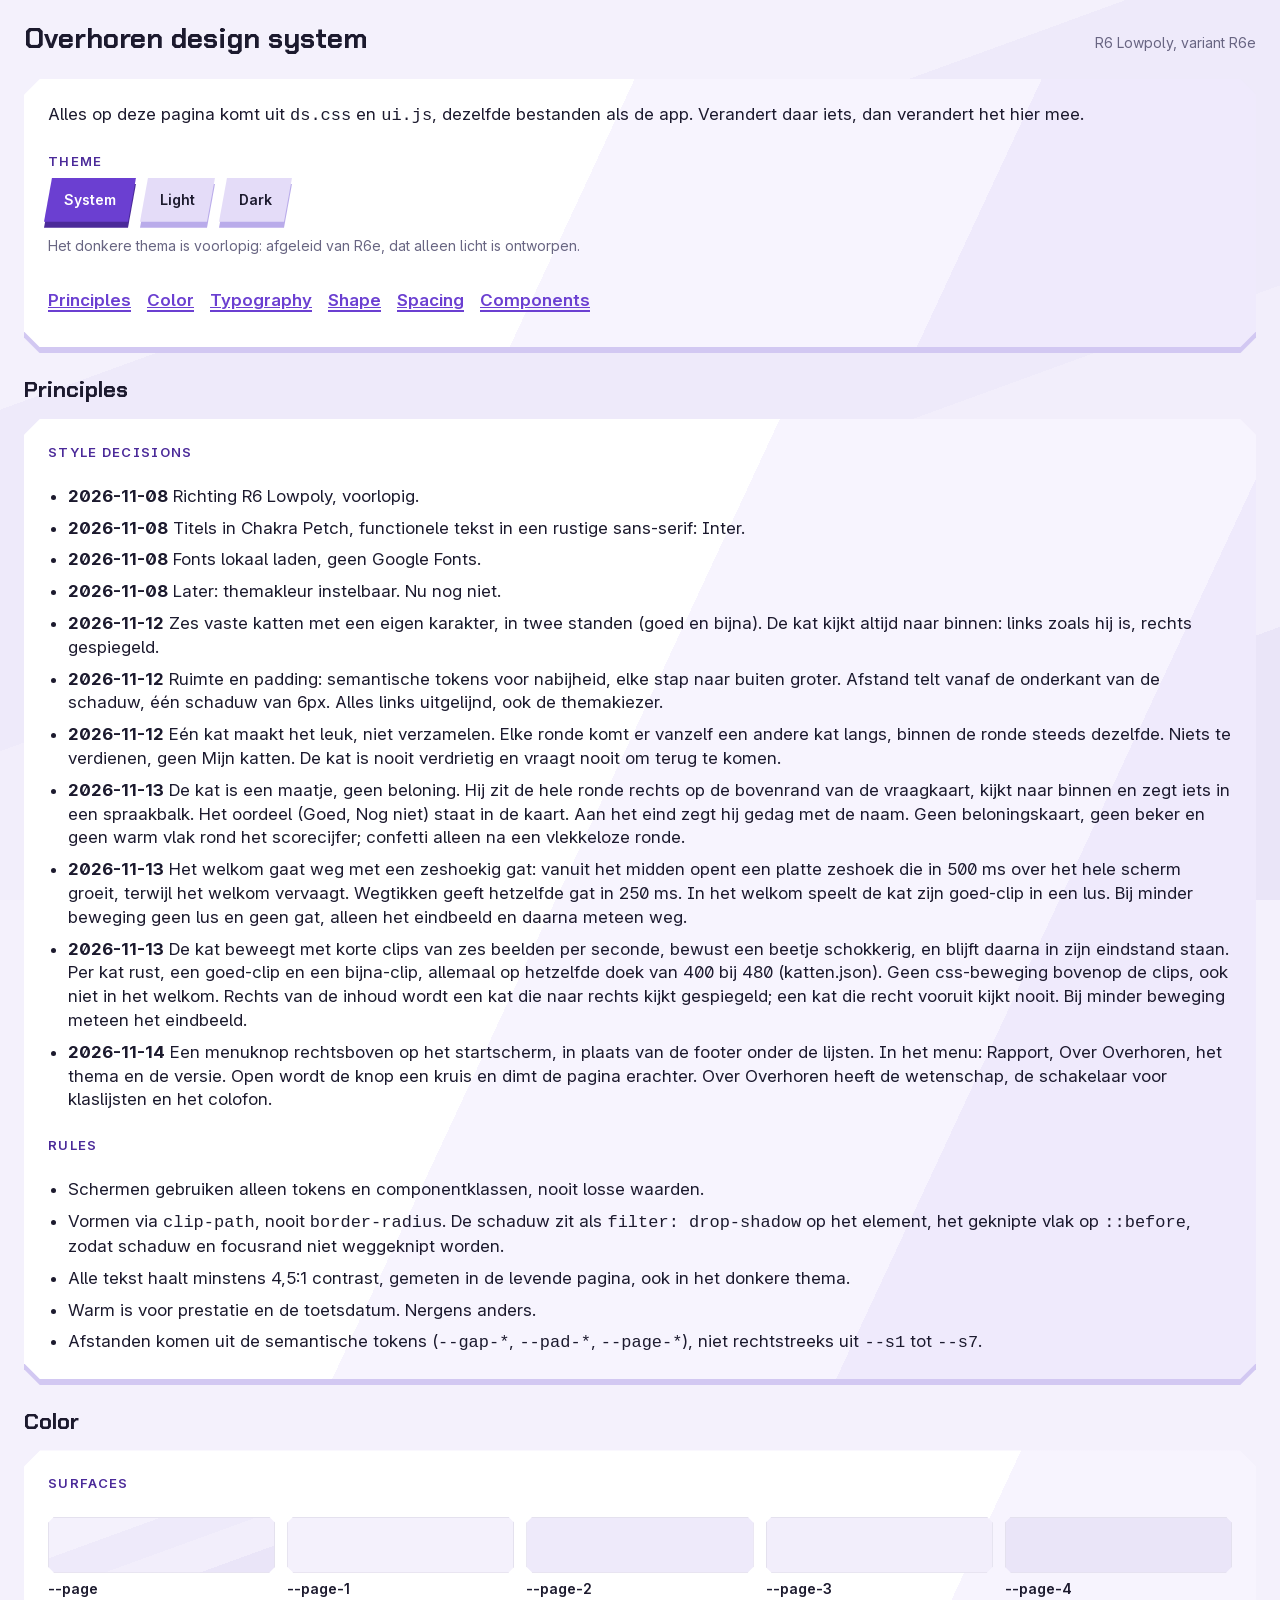
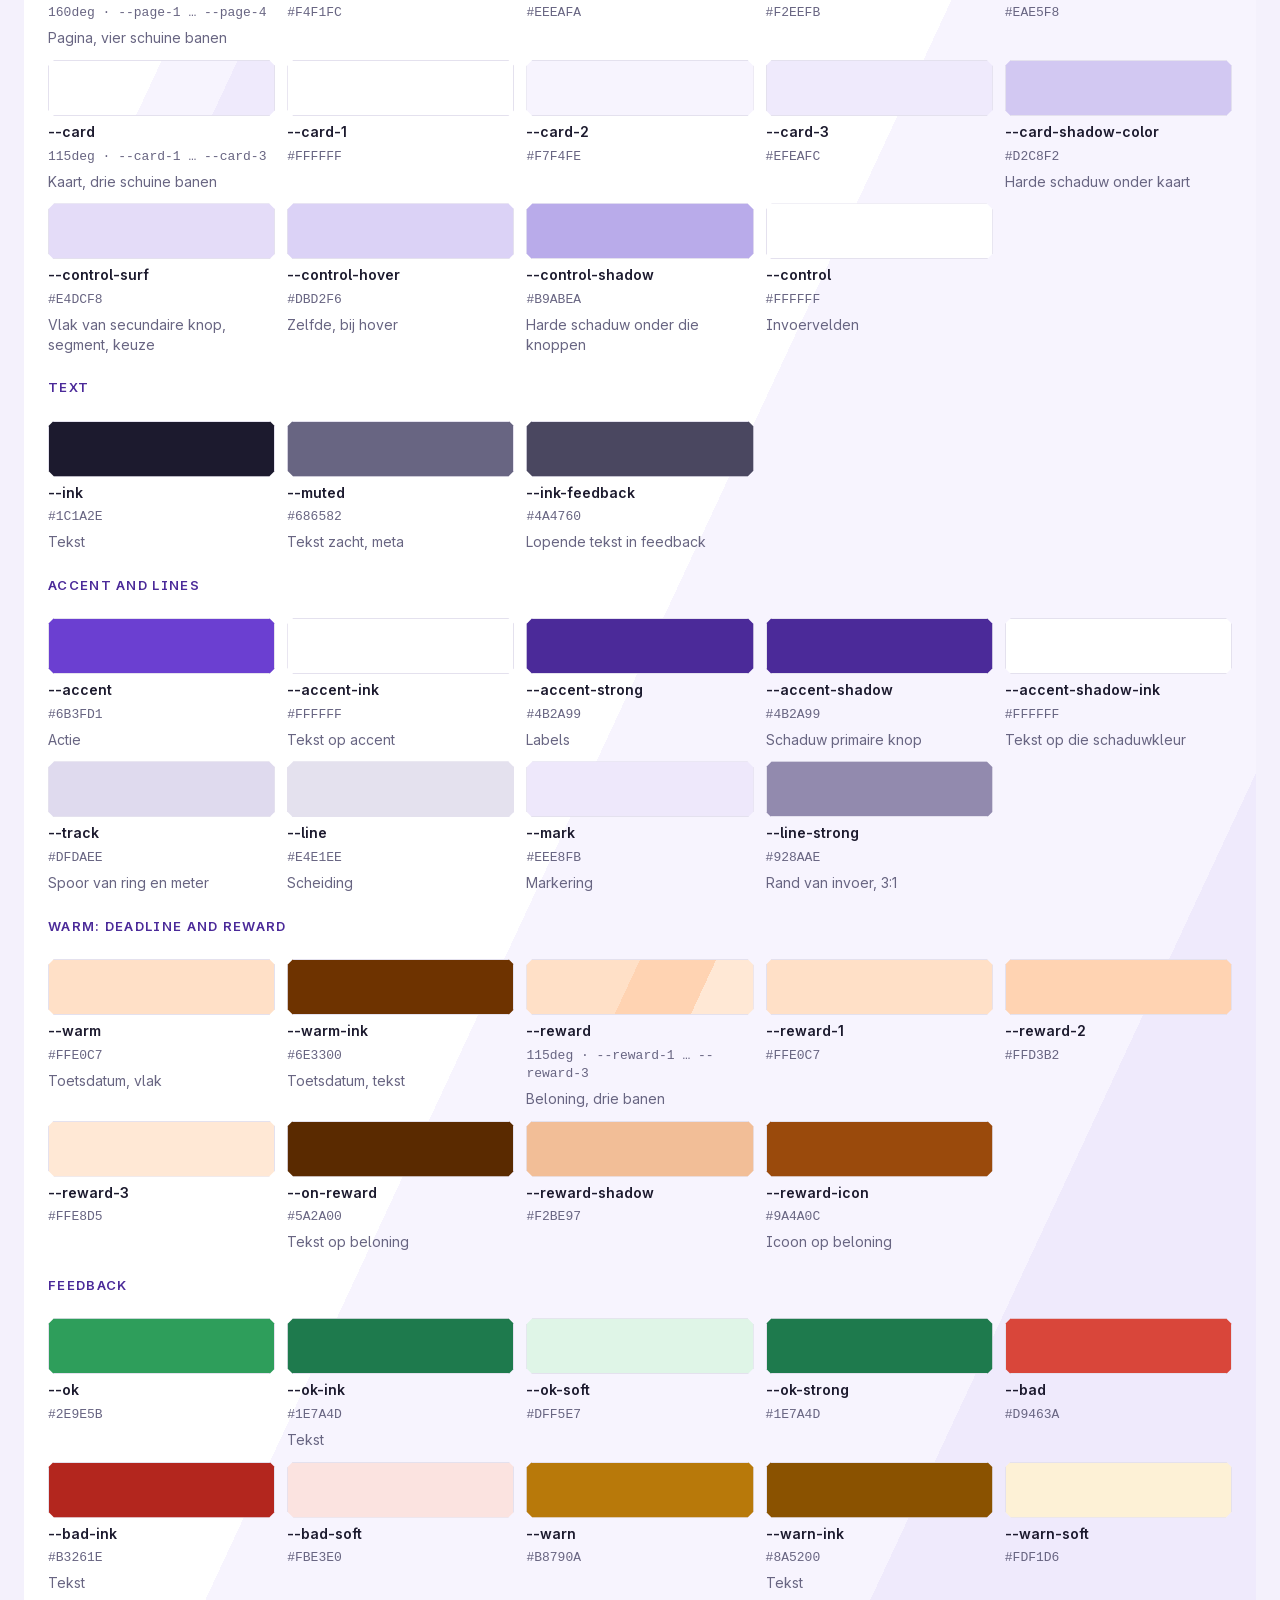
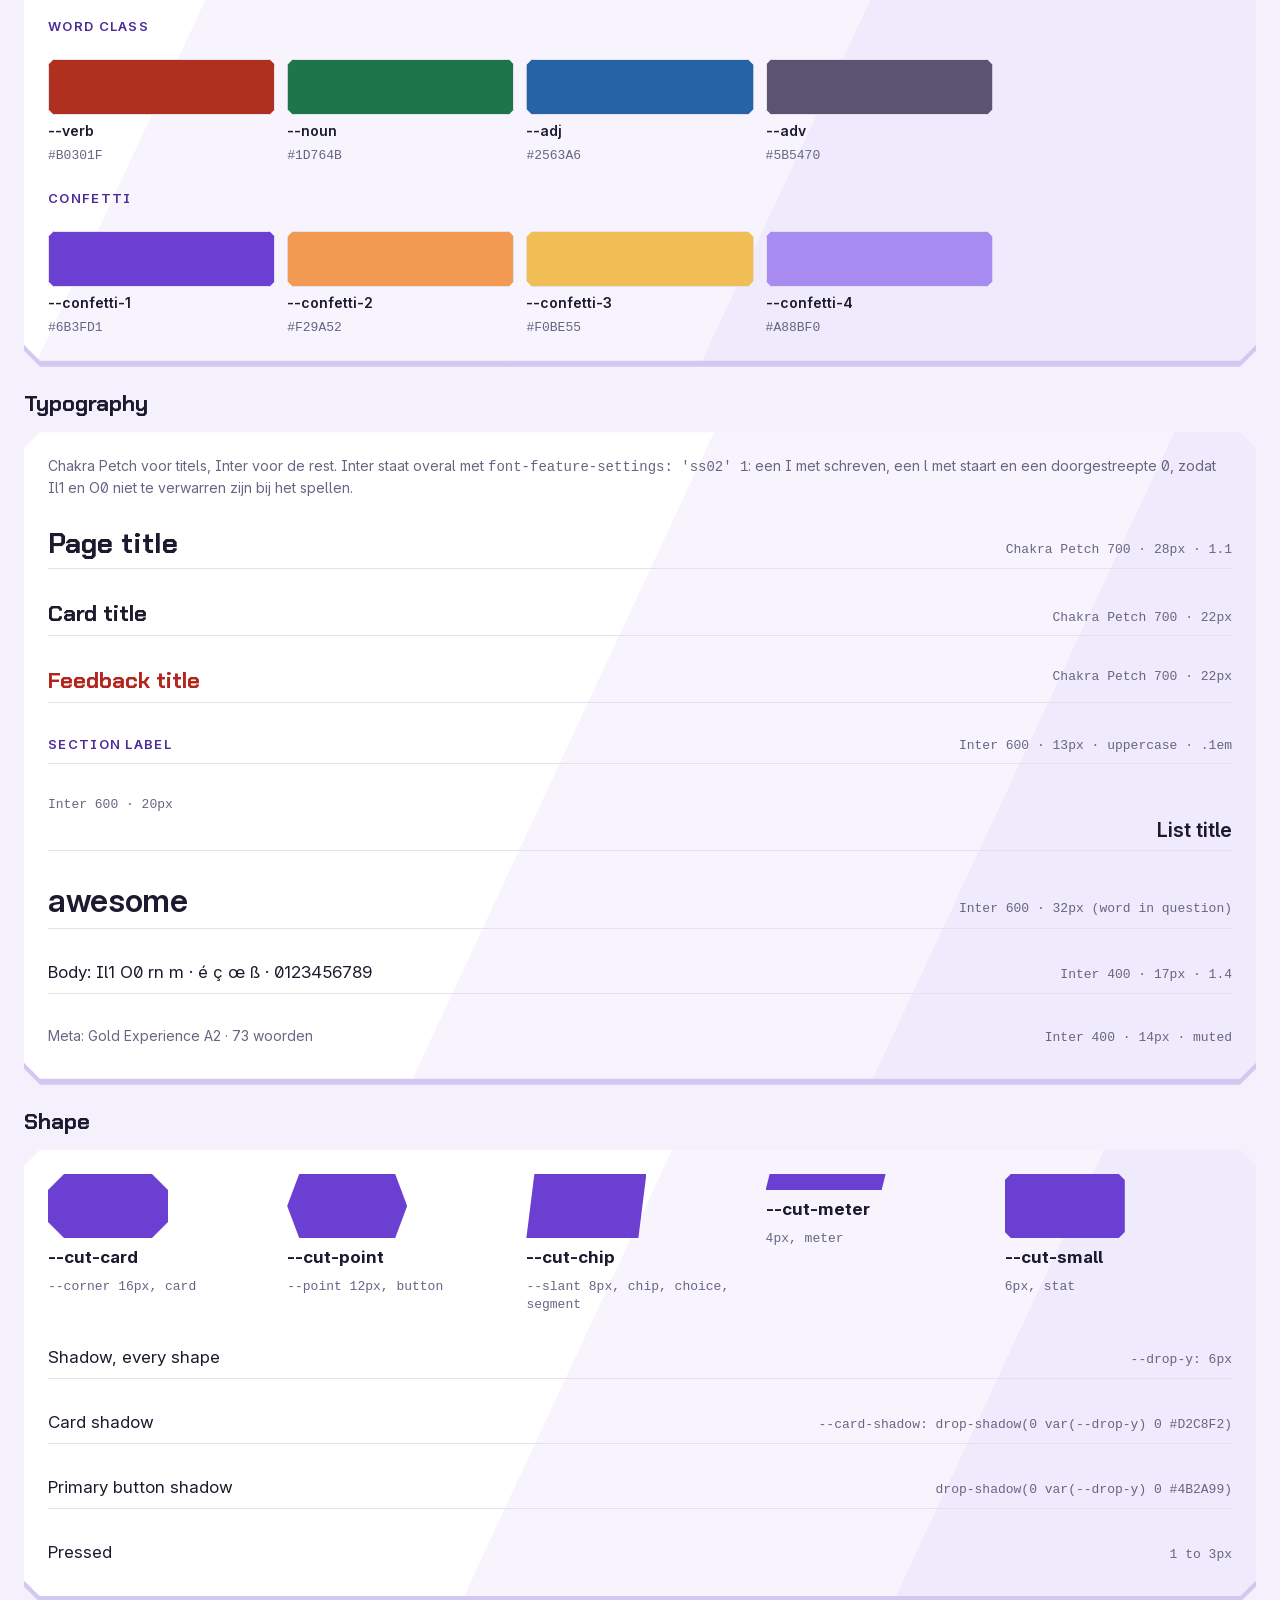
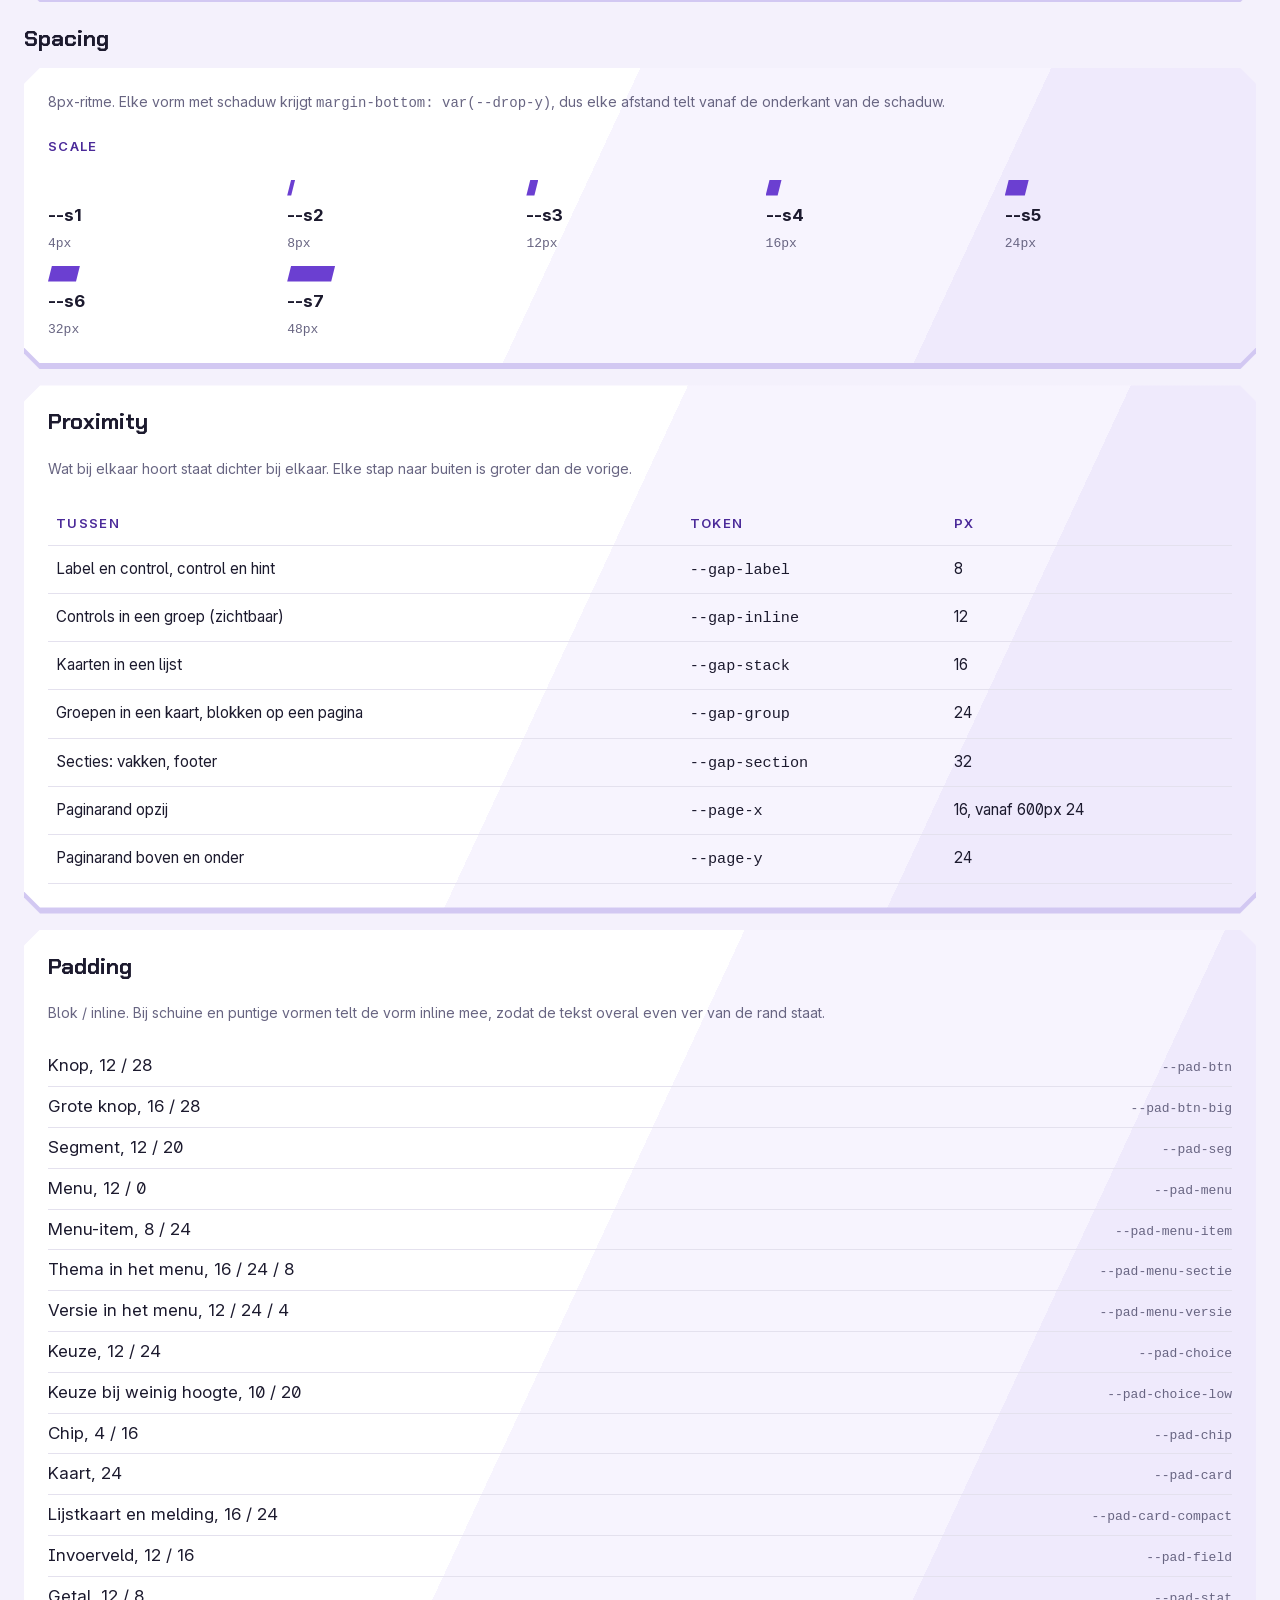
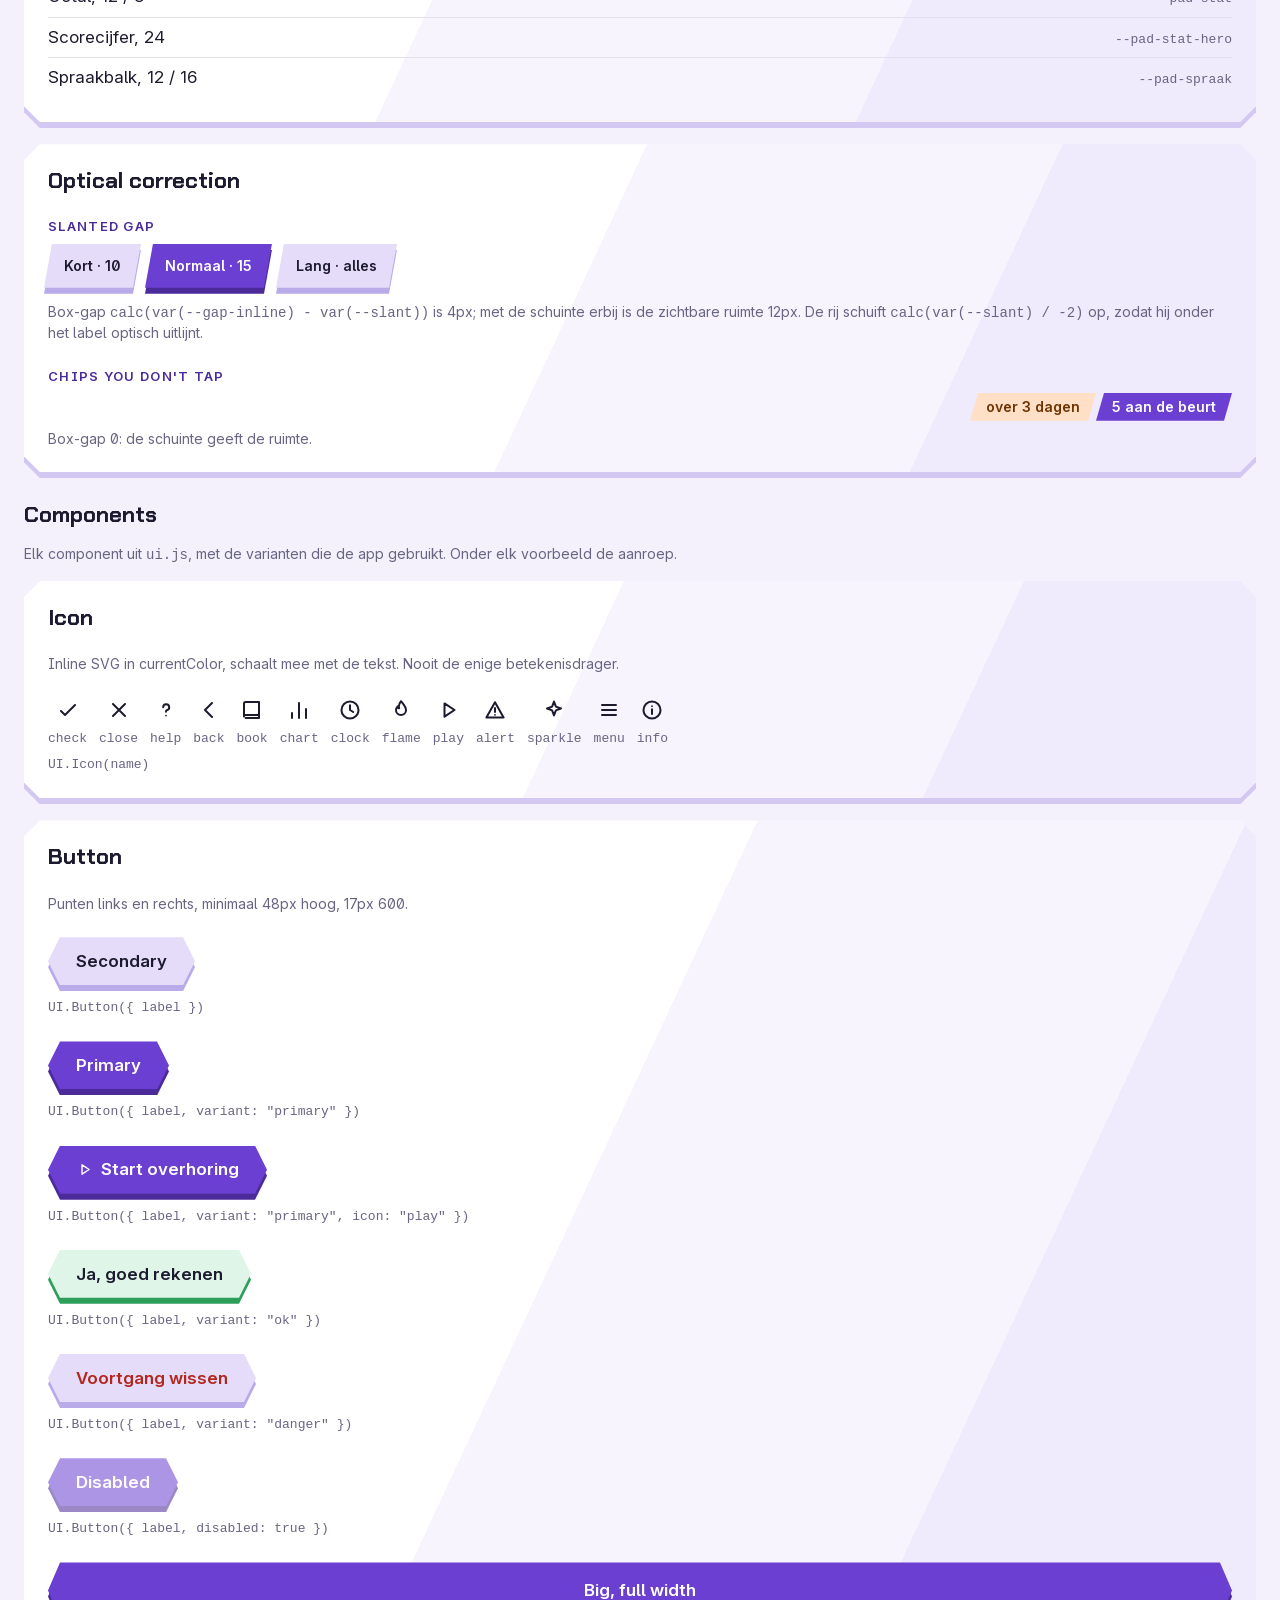
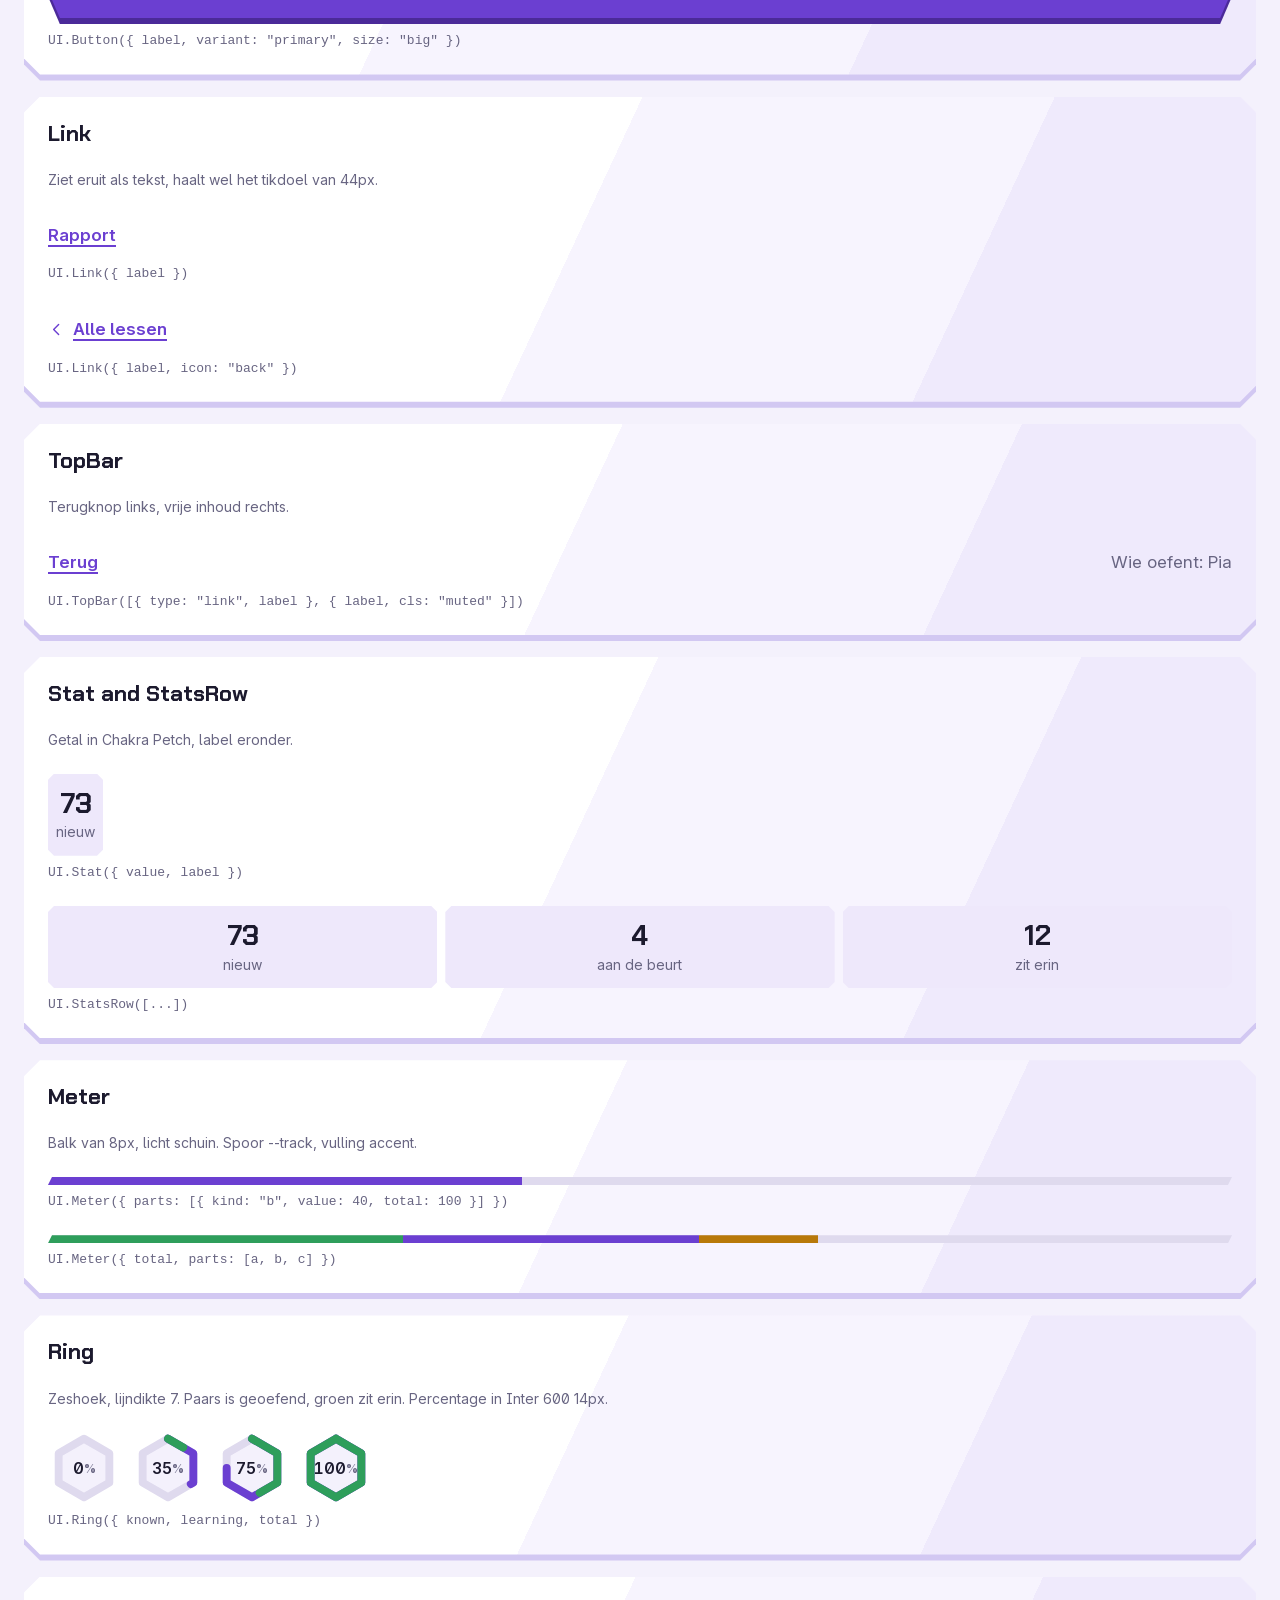
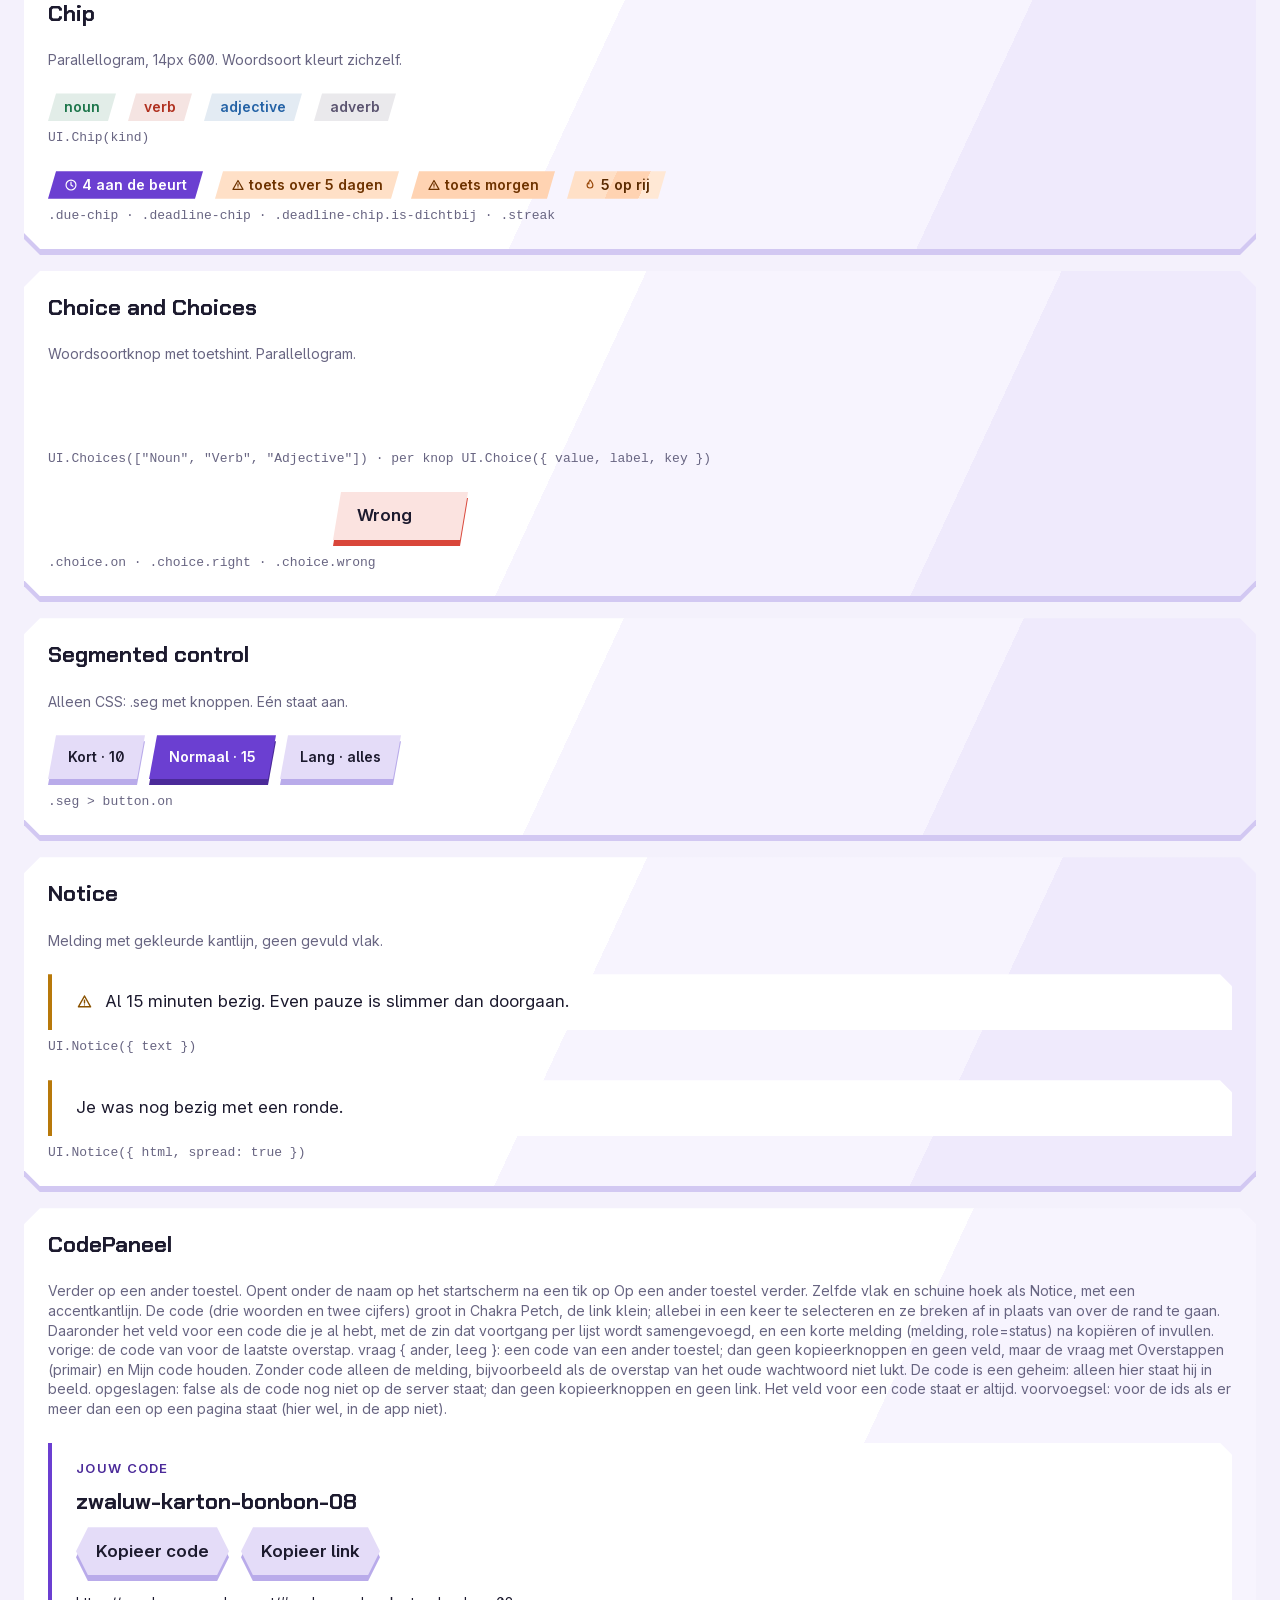
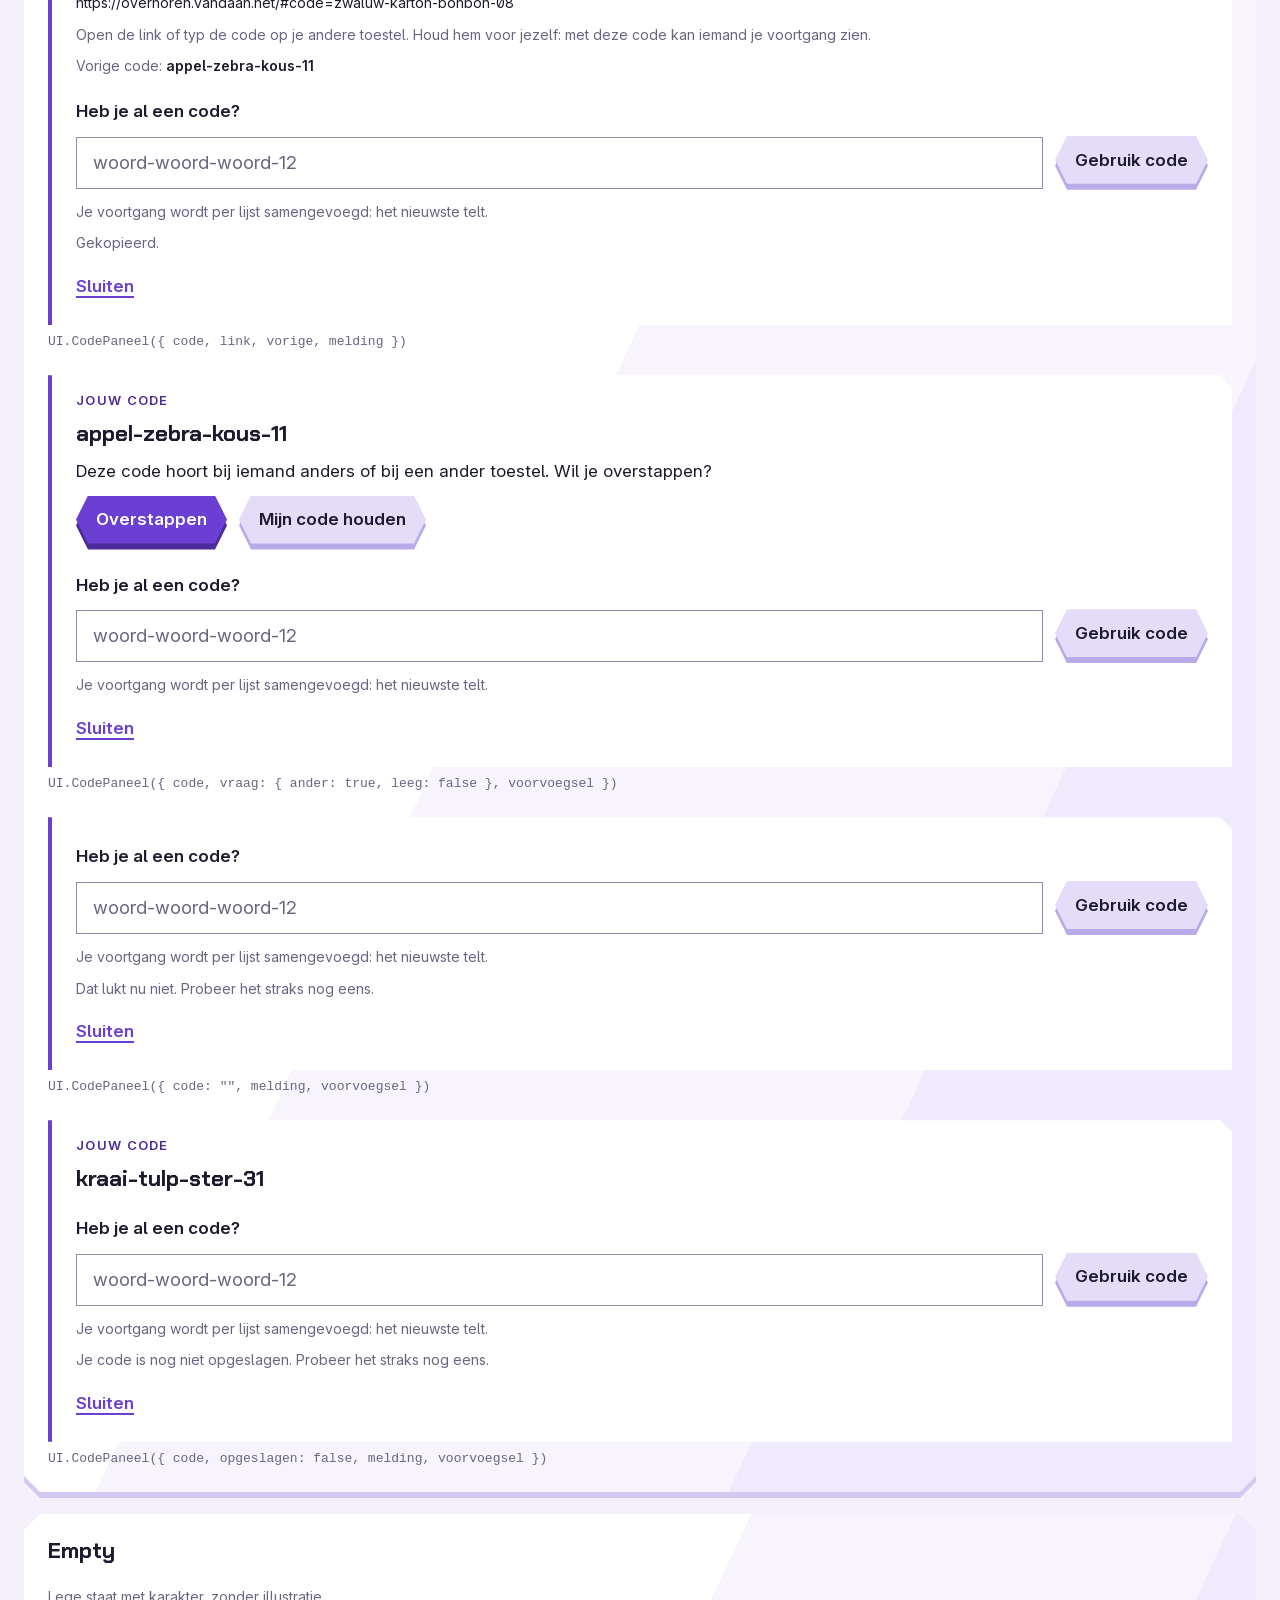
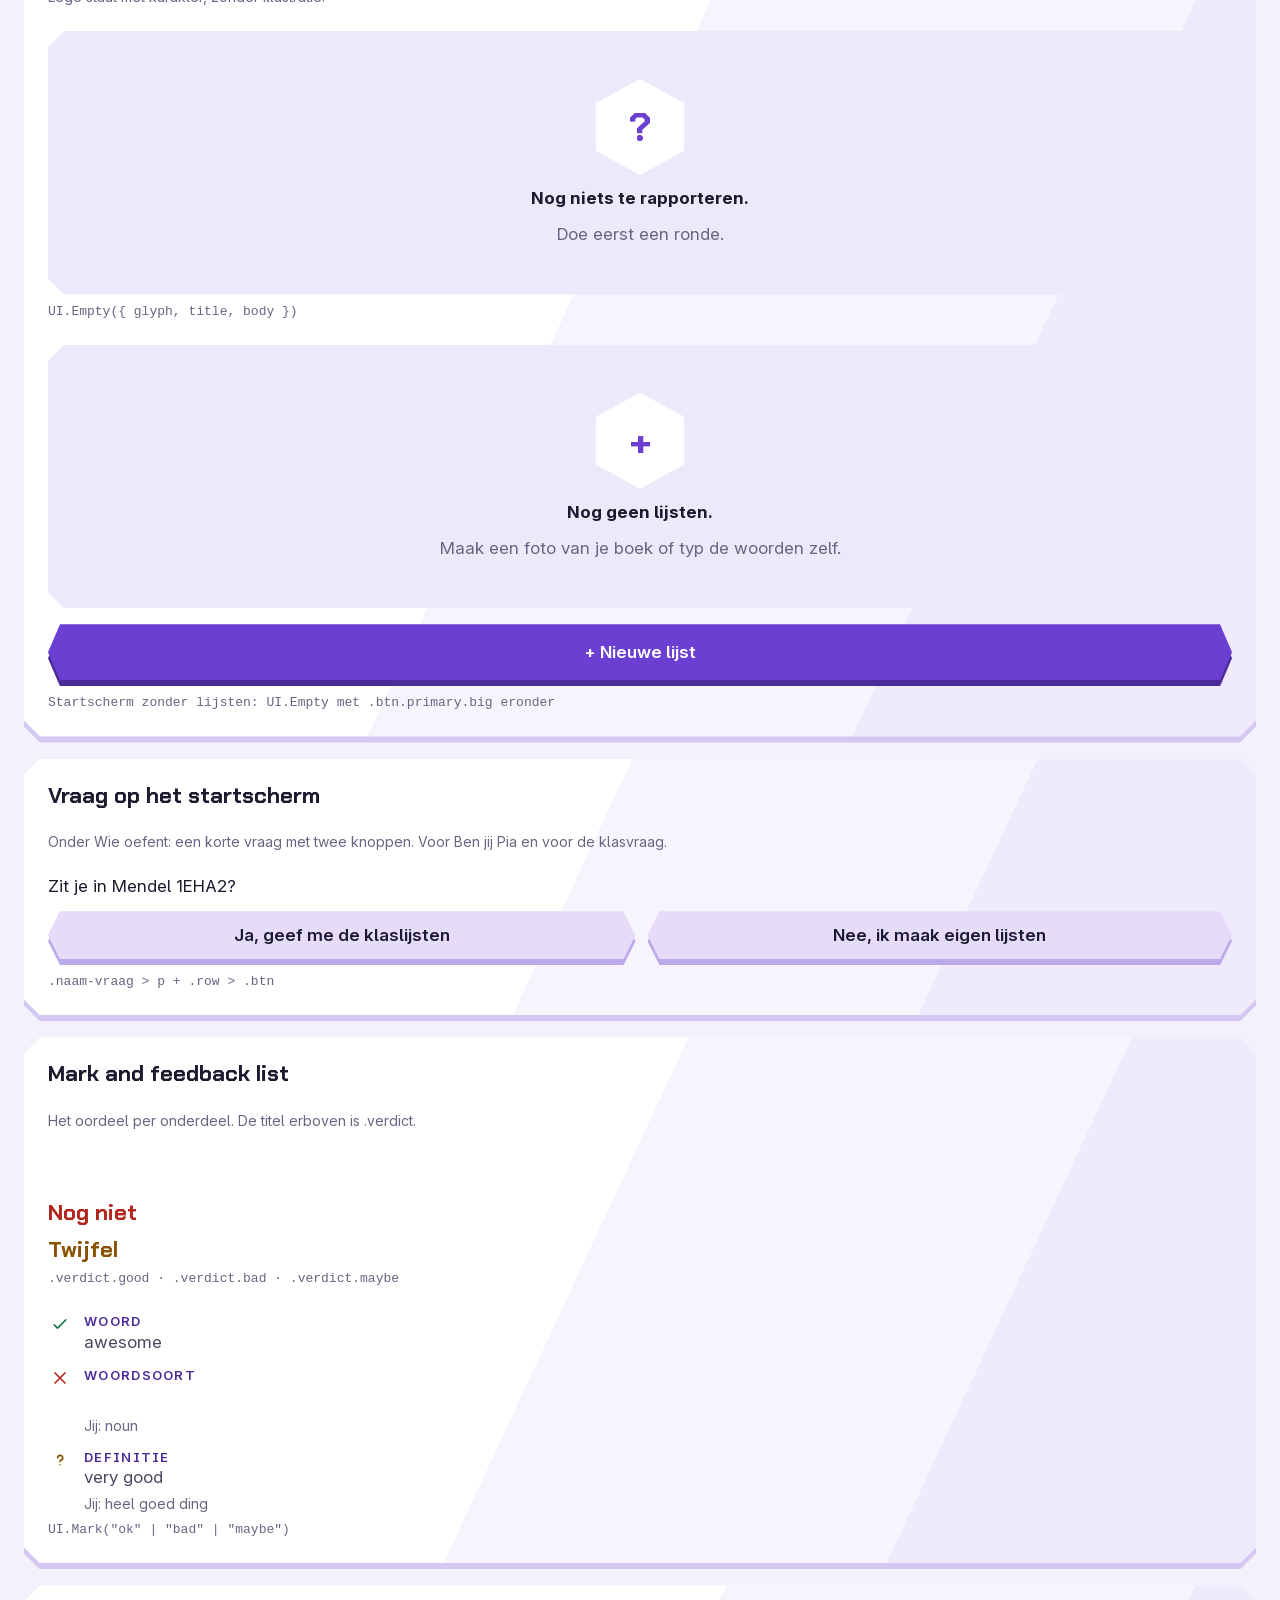
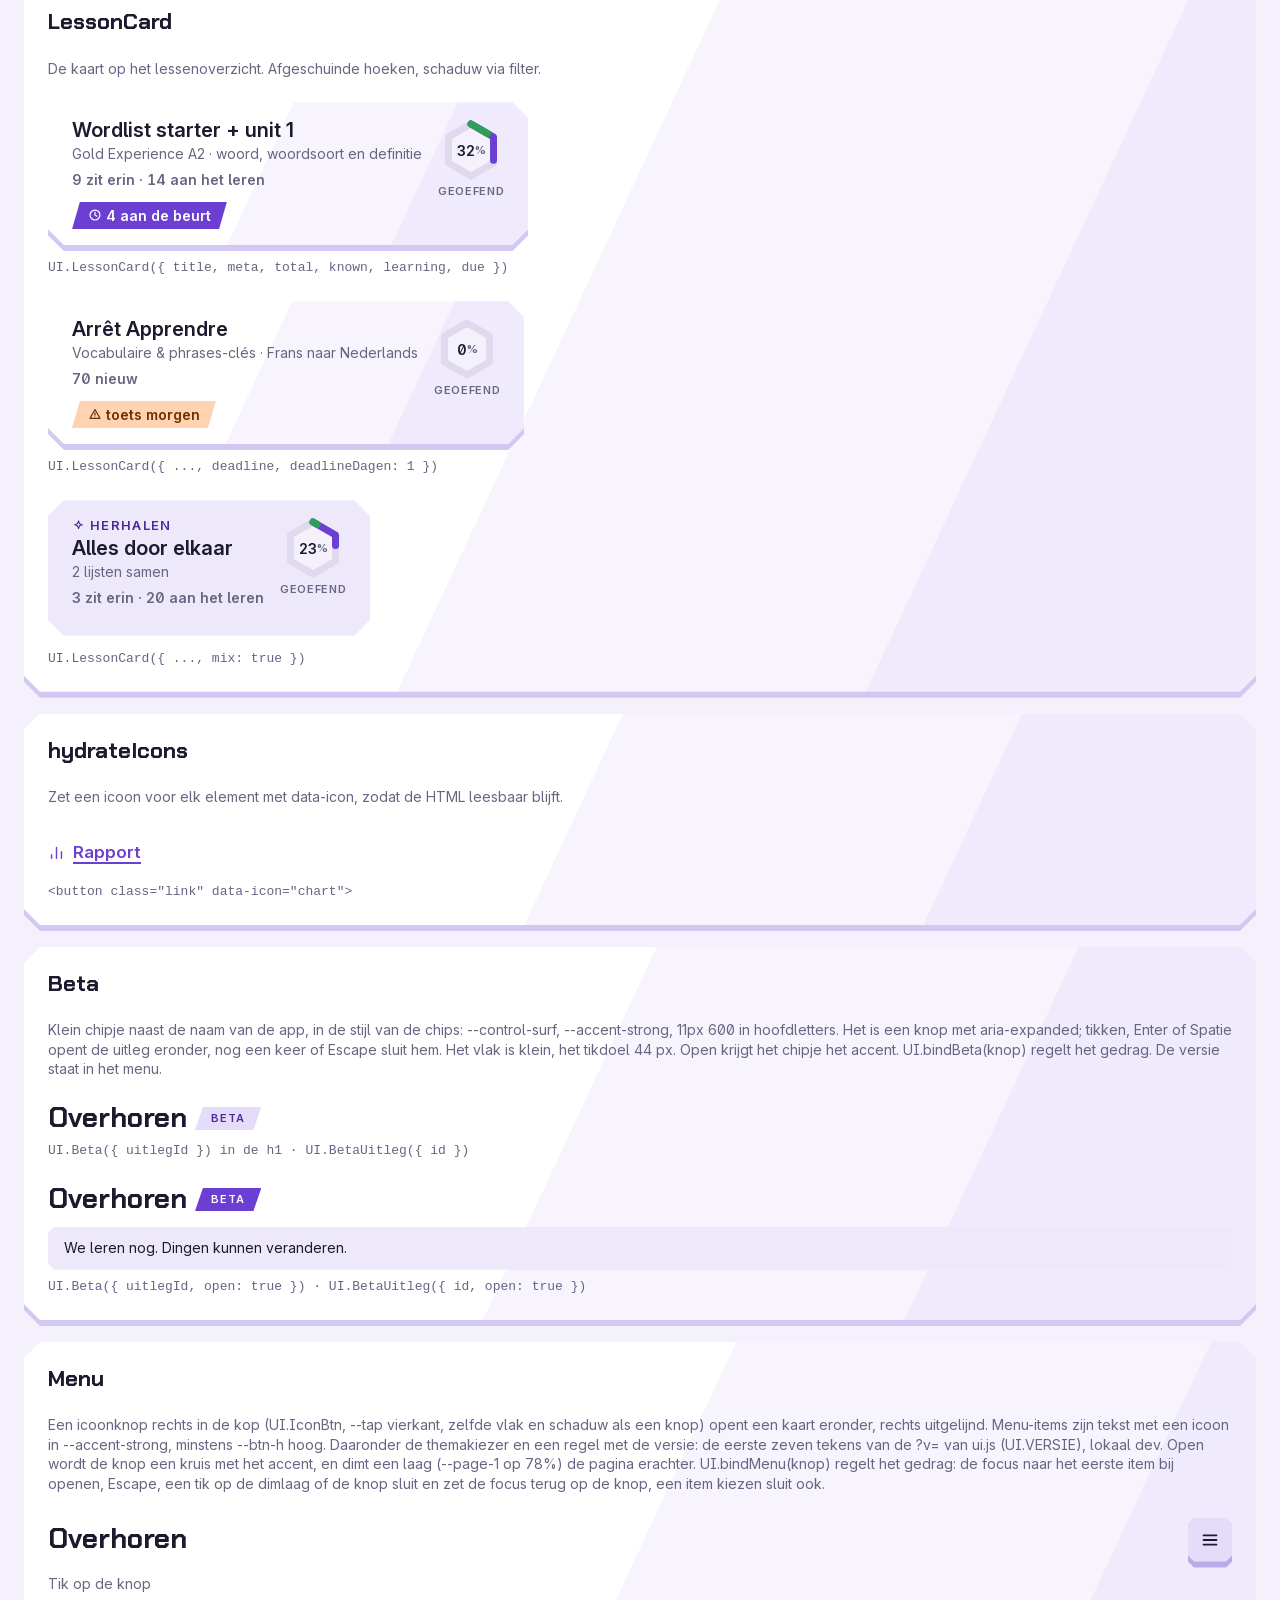
==== commit 2148be69: "feat: menu rechtsboven met Rapport, Over Overhoren, thema en versie De footer onder de lijsten is we" ====
--- a/designsystem.html
+++ b/designsystem.html
@@ -36,6 +36,9 @@
     container-type: size; display: grid; place-items: center; background: var(--mark); color: var(--muted); }
   .sg-welkom > p { margin: 0; }
   .sg-welkom .welkom { position: absolute; --gat-max: max(50cqw + 28.9cqh, 57.8cqh); }
+  /* het open menu: in de app dimt de laag het hele scherm, hier alleen het vak */
+  .sg-menu { position: relative; inline-size: 100%; min-block-size: 25rem; }
+  .sg-menu .menu-scrim { position: absolute; }
 }
 </style>
 </head>
@@ -84,6 +87,7 @@
         <li><b>2026-11-13</b> De kat is een maatje, geen beloning. Hij zit de hele ronde rechts op de bovenrand van de vraagkaart, kijkt naar binnen en zegt iets in een spraakbalk. Het oordeel (Goed, Nog niet) staat in de kaart. Aan het eind zegt hij gedag met de naam. Geen beloningskaart, geen beker en geen warm vlak rond het scorecijfer; confetti alleen na een vlekkeloze ronde.</li>
         <li><b>2026-11-13</b> Het welkom gaat weg met een zeshoekig gat: vanuit het midden opent een platte zeshoek die in 500 ms over het hele scherm groeit, terwijl het welkom vervaagt. Wegtikken geeft hetzelfde gat in 250 ms. In het welkom speelt de kat zijn goed-clip in een lus. Bij minder beweging geen lus en geen gat, alleen het eindbeeld en daarna meteen weg.</li>
         <li><b>2026-11-13</b> De kat beweegt met korte clips van zes beelden per seconde, bewust een beetje schokkerig, en blijft daarna in zijn eindstand staan. Per kat rust, een goed-clip en een bijna-clip, allemaal op hetzelfde doek van 400 bij 480 (katten.json). Geen css-beweging bovenop de clips, ook niet in het welkom. Rechts van de inhoud wordt een kat die naar rechts kijkt gespiegeld; een kat die recht vooruit kijkt nooit. Bij minder beweging meteen het eindbeeld.</li>
+        <li><b>2026-11-14</b> Een menuknop rechtsboven op het startscherm, in plaats van de footer onder de lijsten. In het menu: Rapport, Over Overhoren, het thema en de versie. Open wordt de knop een kruis en dimt de pagina erachter. Over Overhoren heeft de wetenschap, de schakelaar voor klaslijsten en het colofon.</li>
       </ul>
       <span class="eyebrow">Rules</span>
       <ul class="sg-decisions">
@@ -273,6 +277,7 @@
 
   $("sg-padding").innerHTML = [
     ["--pad-btn", "Knop, 12 / 28"], ["--pad-btn-big", "Grote knop, 16 / 28"], ["--pad-seg", "Segment, 12 / 20"],
+    ["--pad-menu", "Menu, 12 / 0"], ["--pad-menu-item", "Menu-item, 8 / 24"], ["--pad-menu-sectie", "Thema in het menu, 16 / 24 / 8"], ["--pad-menu-versie", "Versie in het menu, 12 / 24 / 4"],
     ["--pad-choice", "Keuze, 12 / 24"], ["--pad-choice-low", "Keuze bij weinig hoogte, 10 / 20"], ["--pad-chip", "Chip, 4 / 16"],
     ["--pad-card", "Kaart, 24"], ["--pad-card-compact", "Lijstkaart en melding, 16 / 24"], ["--pad-field", "Invoerveld, 12 / 16"],
     ["--pad-stat", "Getal, 12 / 8"], ["--pad-stat-hero", "Scorecijfer, 24"], ["--pad-spraak", "Spraakbalk, 12 / 16"]
@@ -402,13 +407,26 @@
       ['<button class="link" data-icon="chart">', '<button class="link" data-icon="chart" type="button">Rapport</button>']
     ]),
 
-    block("Beta", "Klein chipje naast de naam van de app, in de stijl van de chips: --control-surf, --accent-strong, 11px 600 in hoofdletters. Het is een knop met aria-expanded; tikken, Enter of Spatie opent de uitleg eronder, nog een keer of Escape sluit hem. Onder de uitleg een kleine regel (--t-label-sm, --muted) met de versie: de eerste zeven tekens van de ?v= van ui.js (UI.VERSIE), lokaal dev. Het vlak is klein, het tikdoel 44 px. Open krijgt het chipje het accent. UI.bindBeta(knop) regelt het gedrag.", [
+    block("Beta", "Klein chipje naast de naam van de app, in de stijl van de chips: --control-surf, --accent-strong, 11px 600 in hoofdletters. Het is een knop met aria-expanded; tikken, Enter of Spatie opent de uitleg eronder, nog een keer of Escape sluit hem. Het vlak is klein, het tikdoel 44 px. Open krijgt het chipje het accent. UI.bindBeta(knop) regelt het gedrag. De versie staat in het menu.", [
       ['UI.Beta({ uitlegId }) in de h1 · UI.BetaUitleg({ id })',
         '<div class="start-kop" style="width:100%"><header class="brand"><h1>Overhoren' + UI.Beta({ uitlegId: "sg-beta-uitleg" }) + '</h1></header>' +
         UI.BetaUitleg({ id: "sg-beta-uitleg" }) + '</div>'],
       ['UI.Beta({ uitlegId, open: true }) · UI.BetaUitleg({ id, open: true })',
         '<div class="start-kop" style="width:100%"><header class="brand"><h1>Overhoren' + UI.Beta({ uitlegId: "sg-beta-uitleg-open", open: true }) + '</h1></header>' +
         UI.BetaUitleg({ id: "sg-beta-uitleg-open", open: true }) + '</div>']
+    ], { col: true }),
+
+    block("Menu", "Een icoonknop rechts in de kop (UI.IconBtn, --tap vierkant, zelfde vlak en schaduw als een knop) opent een kaart eronder, rechts uitgelijnd. Menu-items zijn tekst met een icoon in --accent-strong, minstens --btn-h hoog. Daaronder de themakiezer en een regel met de versie: de eerste zeven tekens van de ?v= van ui.js (UI.VERSIE), lokaal dev. Open wordt de knop een kruis met het accent, en dimt een laag (--page-1 op 78%) de pagina erachter. UI.bindMenu(knop) regelt het gedrag: de focus naar het eerste item bij openen, Escape, een tik op de dimlaag of de knop sluit en zet de focus terug op de knop, een item kiezen sluit ook.", [
+      ['UI.IconBtn({ id, icon, label, controls }) · UI.Menu({ id, items, thema }) · UI.bindMenu(knop)',
+        '<header class="brand" style="width:100%"><div class="kop-rij"><h1>Overhoren</h1>' +
+        UI.IconBtn({ id: "sg-menu-knop", icon: "menu", label: "Menu", controls: "sg-menu" }) +
+        UI.Menu({ id: "sg-menu", items: [{ icon: "chart", label: "Rapport" }, { icon: "info", label: "Over Overhoren" }], thema: { id: "sg-menu-thema", labelId: "sg-menu-thema-label" } }) +
+        '</div><p class="tag">Tik op de knop</p></header>'],
+      ['UI.IconBtn({ ..., open: true }) · UI.Menu({ ..., open: true })',
+        '<div class="sg-menu"><header class="brand"><div class="kop-rij"><h1>Overhoren</h1>' +
+        UI.IconBtn({ icon: "close", label: "Menu", controls: "sg-menu-open", open: true }) +
+        UI.Menu({ id: "sg-menu-open", open: true, items: [{ icon: "chart", label: "Rapport" }, { icon: "info", label: "Over Overhoren" }], thema: { id: "sg-menu-open-thema", labelId: "sg-menu-open-thema-label" } }) +
+        '</div><p class="tag">Woordjes leren met slimme herhaling</p></header></div>']
     ], { col: true }),
 
     // De katten: de beelden en namen komen uit celebrate.js en katten.json, net als in de app.
@@ -447,12 +465,13 @@
     ], { col: true }),
 
     block("Card", "Alleen CSS: .card. Hetzelfde vlak als LessonCard, met kaarttitel.", [
-      ['.card > h2', '<div class="card" style="width:100%"><h2>Hoe werkt het?</h2><p>Lopende tekst in een kaart.</p></div>']
+      ['.card > h2', '<div class="card" style="width:100%"><h2>De wetenschap</h2><p>Lopende tekst in een kaart.</p></div>']
     ], { col: true })
   ];
   $("sg-components").innerHTML = html.join("");
   UI.hydrateIcons(document);
   document.querySelectorAll("#sg-components .beta").forEach(UI.bindBeta);
+  UI.bindMenu($("sg-menu-knop"));
   // het welkom: de goed-clip in een lus en de overgang, net als in de app
   const reduced = matchMedia("(prefers-reduced-motion: reduce)").matches;
   const tokenMs = naam => parseFloat(getComputedStyle(document.documentElement).getPropertyValue(naam));
--- a/ds.css
+++ b/ds.css
@@ -219,6 +219,10 @@
     --pad-stat:         var(--s3) var(--s2);                        /* 12 / 8 */
     --pad-stat-hero:    var(--s5);                                  /* 24, het scorecijfer */
     --pad-spraak:       var(--s3) var(--s4);                        /* 12 / 16, spraakbalk van de kat */
+    --pad-menu:         var(--s3) 0;                                /* 12 / 0, het menu zelf */
+    --pad-menu-item:    var(--s2) var(--s5);                        /*  8 / 24, een regel in het menu */
+    --pad-menu-sectie:  var(--s4) var(--s5) var(--s2);              /* 16 / 24 / 8, thema in het menu */
+    --pad-menu-versie:  var(--s3) var(--s5) var(--s1);              /* 12 / 24 / 4, versie onderaan */
 
     /* --- typografie --- */
     --display: "Chakra Petch","Trebuchet MS",system-ui,sans-serif;
@@ -232,6 +236,8 @@
     --t-section: .8125rem;    /* 13px sectielabel, hoofdletters */
     --t-label:    .875rem;
     --t-label-sm: .6875rem;
+    --t-icon-btn:  1.375rem;  /* 22px icoon in een .icon-btn */
+    --t-icon-menu: 1.25rem;   /* 20px icoon voor een menu-item */
     /* oude namen */
     --t-display: var(--t-word);
     --t-headline: var(--t-page);
@@ -551,11 +557,6 @@
     margin: 0; padding: var(--pad-spraak); clip-path: var(--cut-small);
     background: var(--mark); color: var(--ink);
     font-size: var(--t-meta); line-height: var(--lh-spraak);
-  }
-  /* de versie van de app, een kleine regel onder de uitleg */
-  .beta-versie {
-    display: block; margin-block-start: var(--s1);
-    font-size: var(--t-label-sm); color: var(--muted); font-variant-numeric: tabular-nums;
   }
 
   /* --- meter: elke voortgangsbalk in de app. Licht schuin. --- */
@@ -786,6 +787,57 @@
   .brand { display: flex; align-items: baseline; justify-content: space-between; gap: var(--gap-inline); flex-wrap: wrap; }
   .brand .tag { color: var(--muted); font-size: var(--t-meta); }
 
+  /* --- kop met menuknop: naam links, knop rechts, de tagline eronder.
+         Het menu hangt onder de hele kop, dus .brand is de ankerplek. --- */
+  .brand:has(> .kop-rij) { position: relative; }
+  .kop-rij { flex: 1 1 100%; display: flex; align-items: center; justify-content: space-between; gap: var(--gap-inline); }
+
+  /* --- icon-btn: vierkante knop met alleen een icoon (UI.IconBtn).
+         Zelfde vlak en schaduw als .btn, minstens --tap groot. Open is
+         hij gevuld, zoals .seg button.on. --- */
+  .icon-btn {
+    --surf: var(--control-surf); --cut: var(--cut-small);
+    --drop: drop-shadow(0 var(--drop-y) 0 var(--control-shadow));
+    position: relative; isolation: isolate; flex: none;
+    background: none; border: 0; border-radius: 0; padding: 0; margin: 0;
+    filter: var(--drop);
+    inline-size: var(--tap); block-size: var(--tap);
+    display: inline-flex; align-items: center; justify-content: center;
+    font-size: var(--t-icon-btn); color: var(--ink); cursor: pointer;
+  }
+  .icon-btn::before {
+    content: ""; position: absolute; inset: 0; z-index: -1;
+    background: var(--surf); clip-path: var(--cut); transition: background var(--m3-effects);
+  }
+  /* open: boven de dimlaag, zodat hij het menu ook weer sluit */
+  .icon-btn[aria-expanded="true"] {
+    --surf: var(--accent); --drop: drop-shadow(0 var(--drop-y) 0 var(--accent-shadow));
+    color: var(--accent-ink); z-index: 11;
+  }
+  .icon-btn:focus-visible { outline: 3px solid var(--accent); outline-offset: 3px; }
+
+  /* --- menu: een kaart onder de menuknop, rechts uitgelijnd (UI.Menu).
+         De dimlaag erachter vangt een tik buiten het menu. --- */
+  .menu-scrim { position: fixed; inset: 0; z-index: 9; background: color-mix(in srgb, var(--page-1) 78%, transparent); }
+  .menu {
+    position: absolute; z-index: 10; inset-block-start: calc(100% + var(--gap-label)); inset-inline-end: 0;
+    inline-size: min(21rem, calc(100vw - var(--page-x) * 2));
+    isolation: isolate; filter: var(--card-shadow); margin-block-end: var(--drop-y);
+    display: flex; flex-direction: column; padding: var(--pad-menu);
+  }
+  .menu::before { content: ""; position: absolute; inset: 0; z-index: -1; background: var(--card); clip-path: var(--cut-card); }
+  .menu-item {
+    display: flex; align-items: center; gap: var(--gap-inline); inline-size: 100%; min-block-size: var(--btn-h);
+    padding: var(--pad-menu-item); background: none; border: 0; border-radius: 0;
+    font: inherit; font-weight: 600; color: var(--ink); text-align: start; cursor: pointer;
+  }
+  .menu-item .icon { font-size: var(--t-icon-menu); color: var(--accent-strong); }
+  .menu-item:focus-visible { outline: 3px solid var(--accent); outline-offset: -3px; }
+  .menu-sectie, .menu-versie { border-block-start: 1px solid var(--line); }
+  .menu-sectie { margin-block-start: var(--gap-label); padding: var(--pad-menu-sectie); display: flex; flex-direction: column; gap: var(--gap-label); }
+  .menu-sectie > .seg { margin-inline-start: calc(var(--slant) / -2); }
+  .menu-versie { margin: 0; padding: var(--pad-menu-versie); color: var(--muted); font-size: var(--t-meta); font-variant-numeric: tabular-nums; }
+
   /* --- vak: een map met de lijsten van een schoolvak ---
      De vaknaam is een sectielabel; de kaarten eronder dragen de titels. */
   .vak { display: flex; flex-direction: column; gap: var(--gap-label); }
@@ -931,10 +983,10 @@
    ============================================================= */
 @layer screens {
   /* startscherm: kop en "Wie oefent" horen bij elkaar, de rest staat
-     op sectie-afstand. De footer heeft links en de themakiezer. */
+     op sectie-afstand. Rapport, Over Overhoren en het thema zitten in
+     het menu rechtsboven. */
   #scr-lessons > .app { gap: var(--gap-section); }
   .start-kop { display: flex; flex-direction: column; gap: var(--gap-inline); }
-  .start-foot { display: flex; flex-direction: column; align-items: flex-start; gap: var(--gap-group); }
 
   /* lesscherm */
   .learner-row { display: flex; justify-content: space-between; align-items: center; gap: var(--s3); flex-wrap: wrap; }
@@ -1058,6 +1110,8 @@
     .choice:hover:not(:disabled):not(.on):not(.right):not(.wrong),
     .seg button:hover:not(.on) { --surf: var(--control-hover); }
     .beta:hover[aria-expanded="false"] .beta-chip { background: var(--control-hover); }
+    .icon-btn:hover[aria-expanded="false"] { --surf: var(--control-hover); }
+    .menu-item:hover { background: var(--mark); }
     .btn.primary:hover:not(:disabled), .seg button.on:hover { --surf: color-mix(in srgb, var(--accent) 88%, white); }
     .link:hover { text-decoration-thickness: 3px; }
   }
@@ -1069,8 +1123,6 @@
        knop een kolom breed is en links staat */
     #scr-lessons :is(.vak-lijsten, .start-acties) { display: grid; grid-template-columns: repeat(auto-fill, minmax(320px, 1fr)); gap: var(--gap-stack); }
     #scr-lessons .lesson { min-height: 150px; }
-    /* footer op een rij: links de tekstlinks, rechts de themakiezer */
-    .start-foot { flex-direction: row; justify-content: space-between; align-items: flex-end; }
     #report-body { display: grid; grid-template-columns: repeat(auto-fill, minmax(440px, 1fr)); gap: var(--gap-stack); align-items: start; max-width: none; }
   }
   /* Alleen bij echt weinig hoogte de feedback naast de vraag zetten, zodat
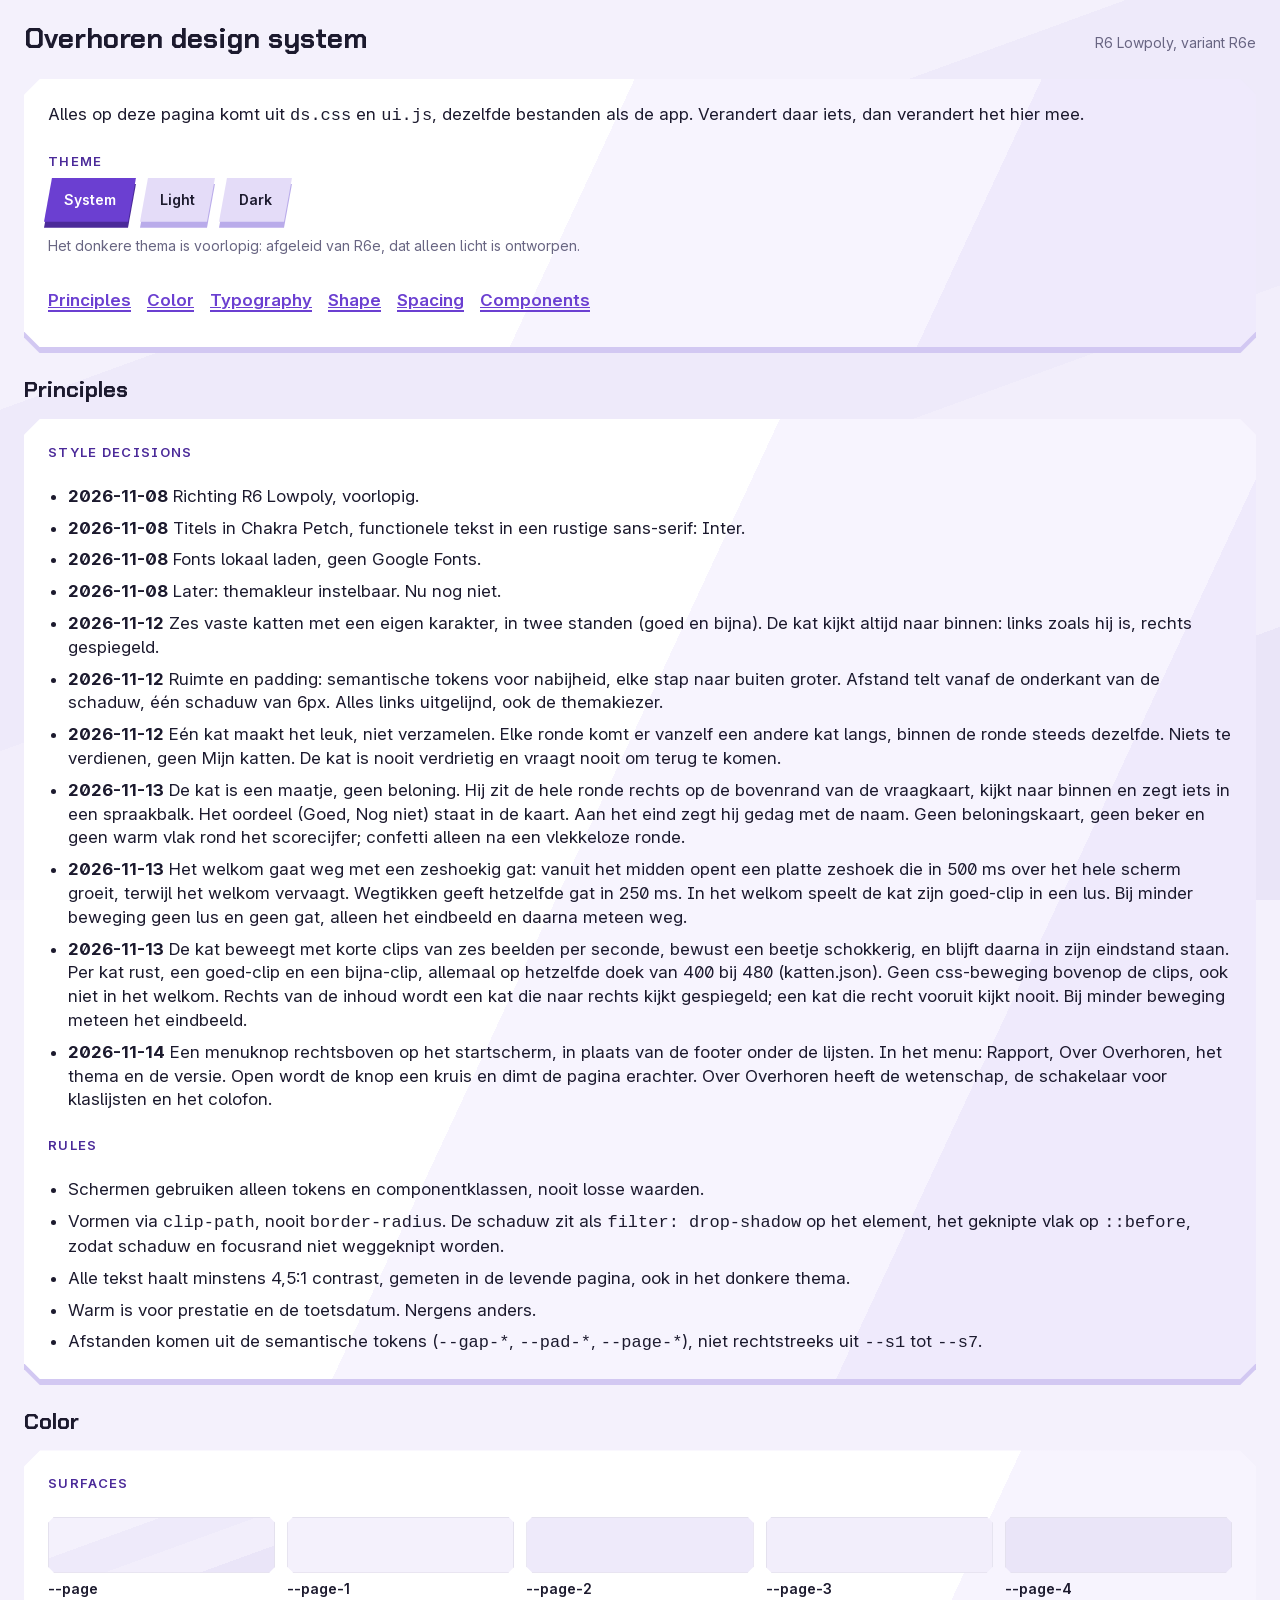
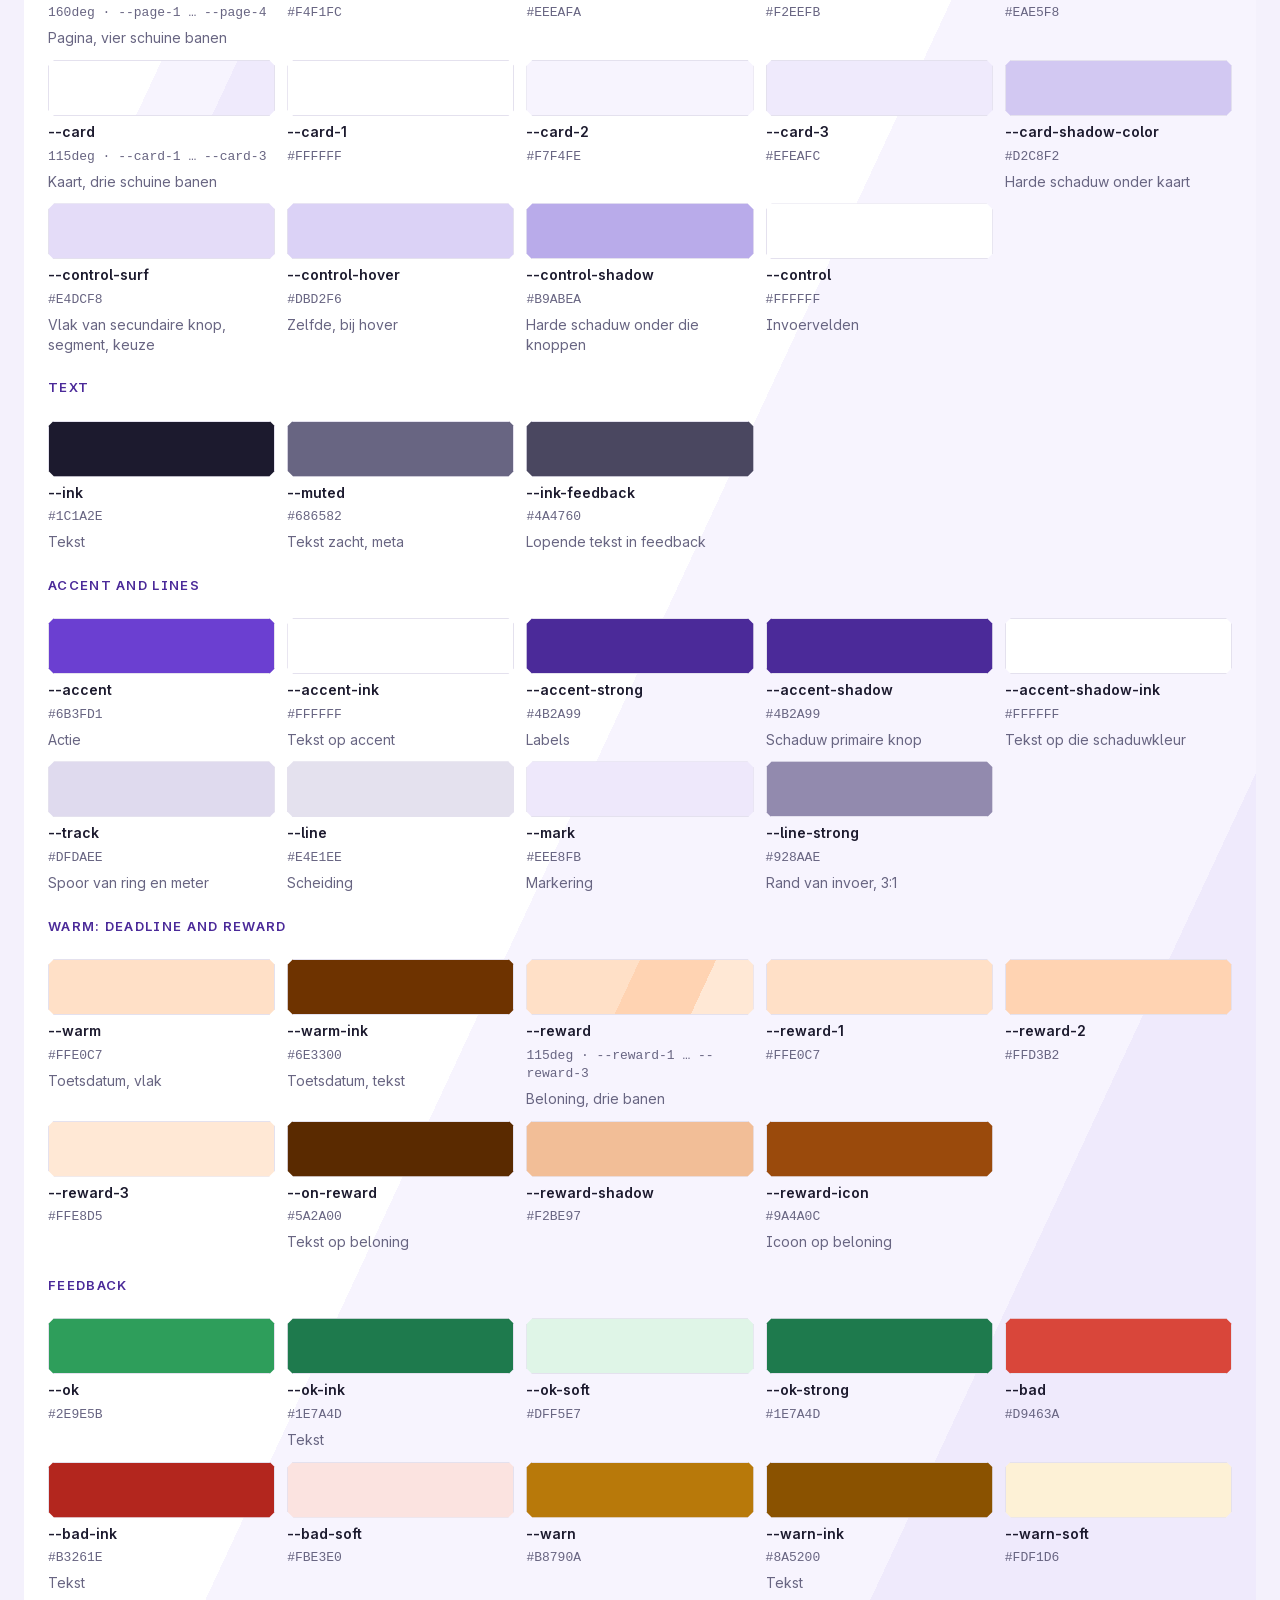
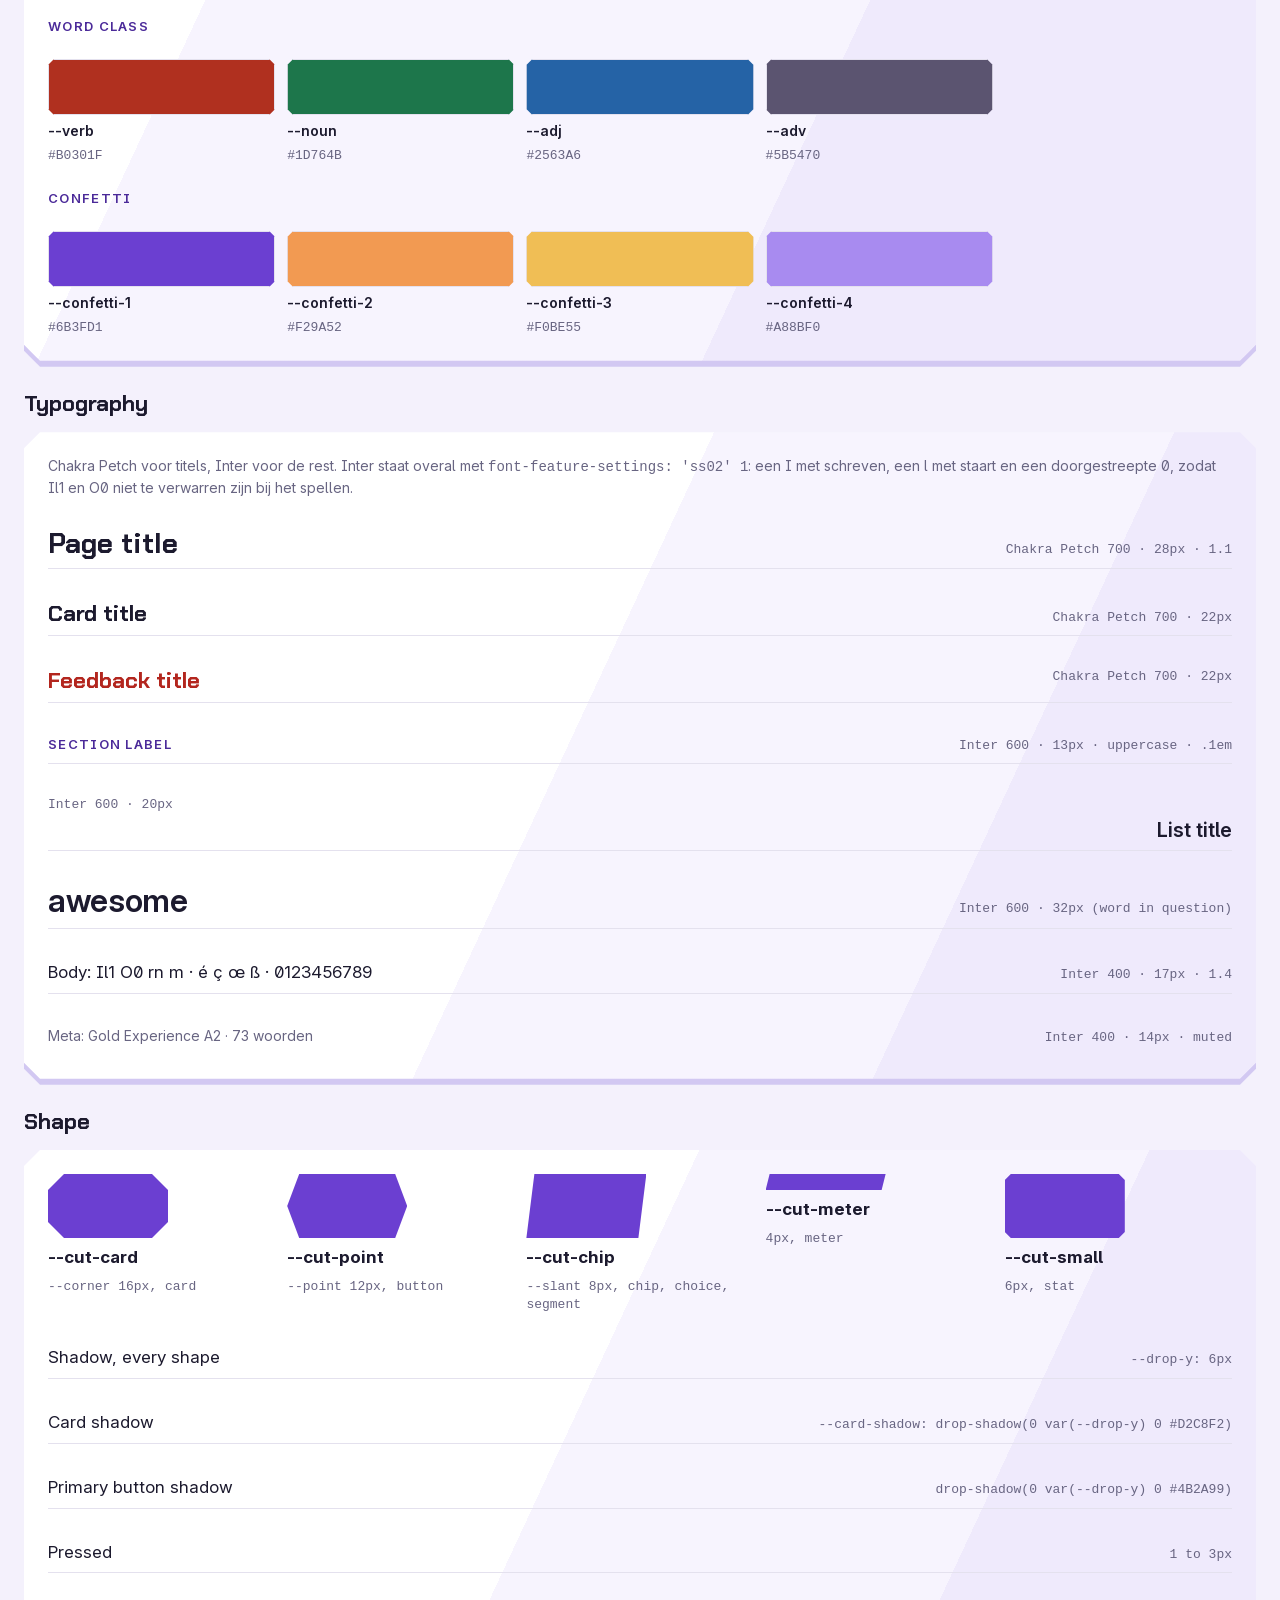
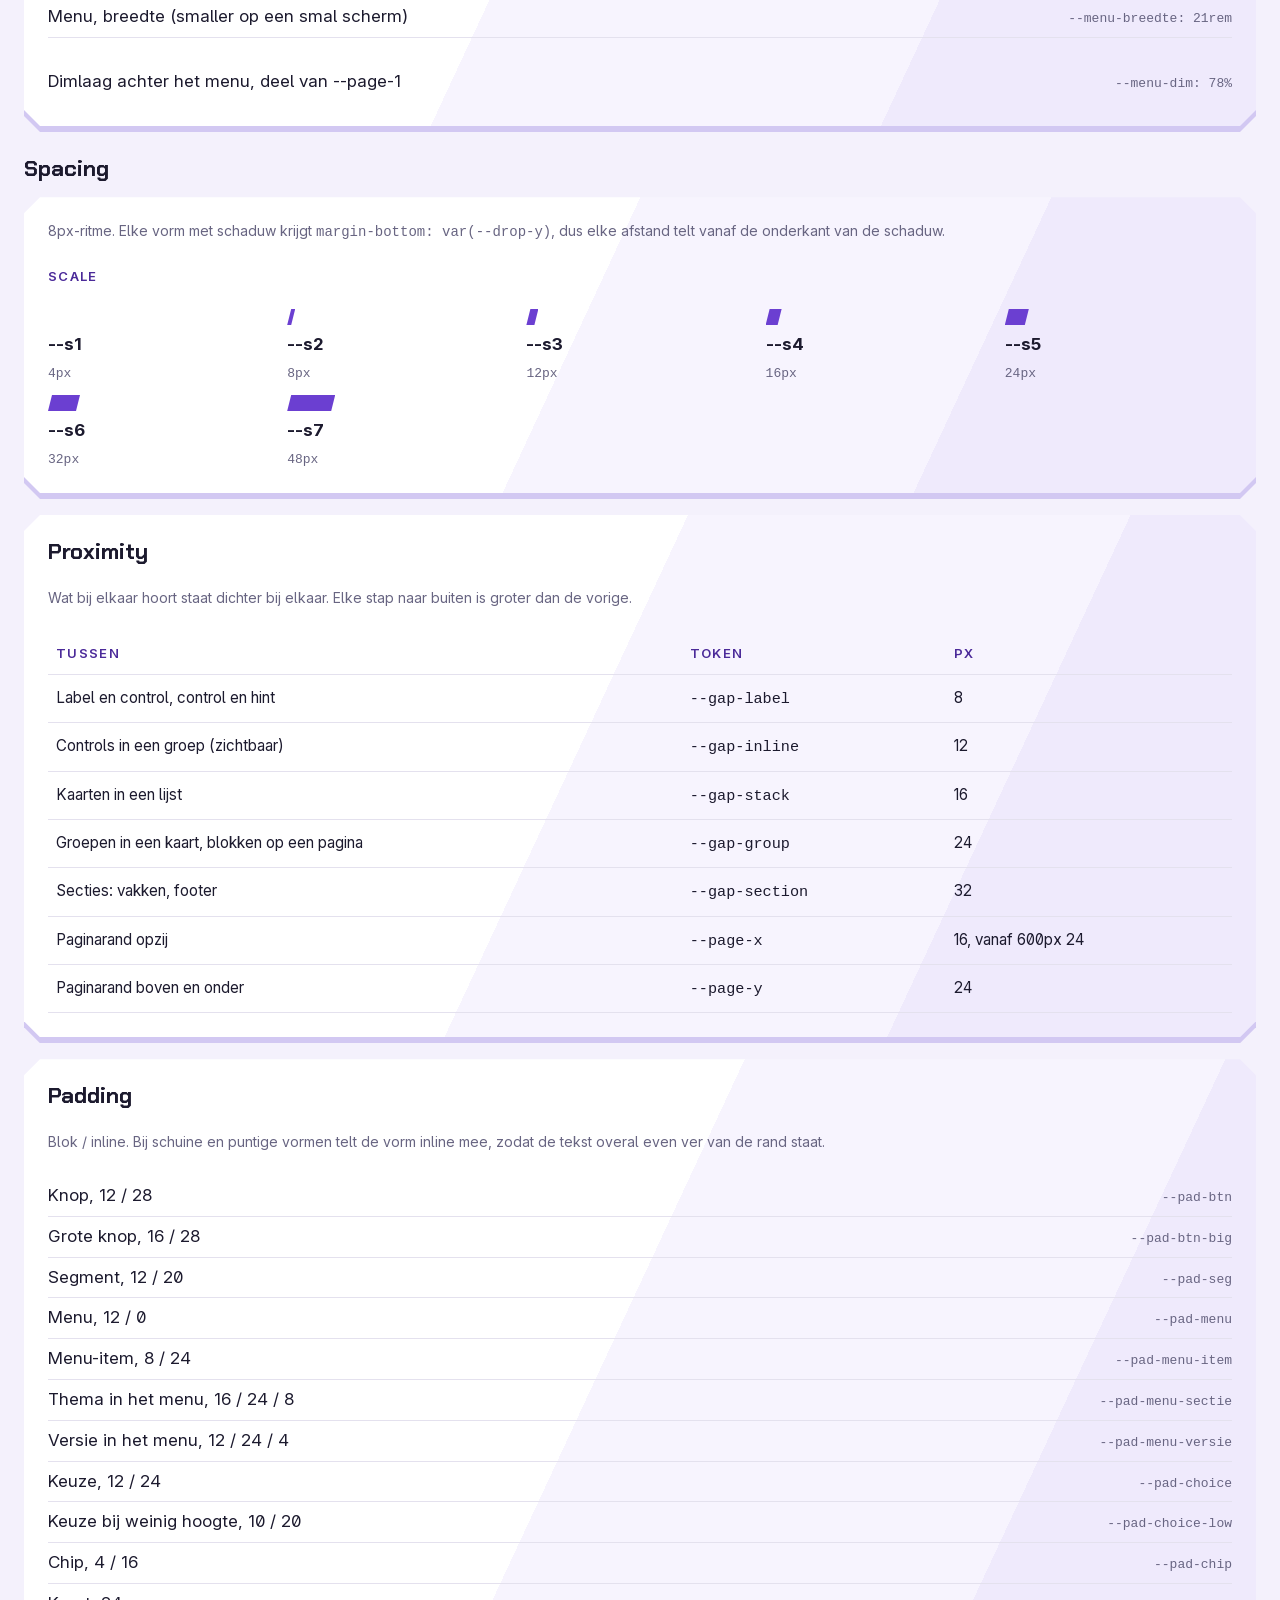
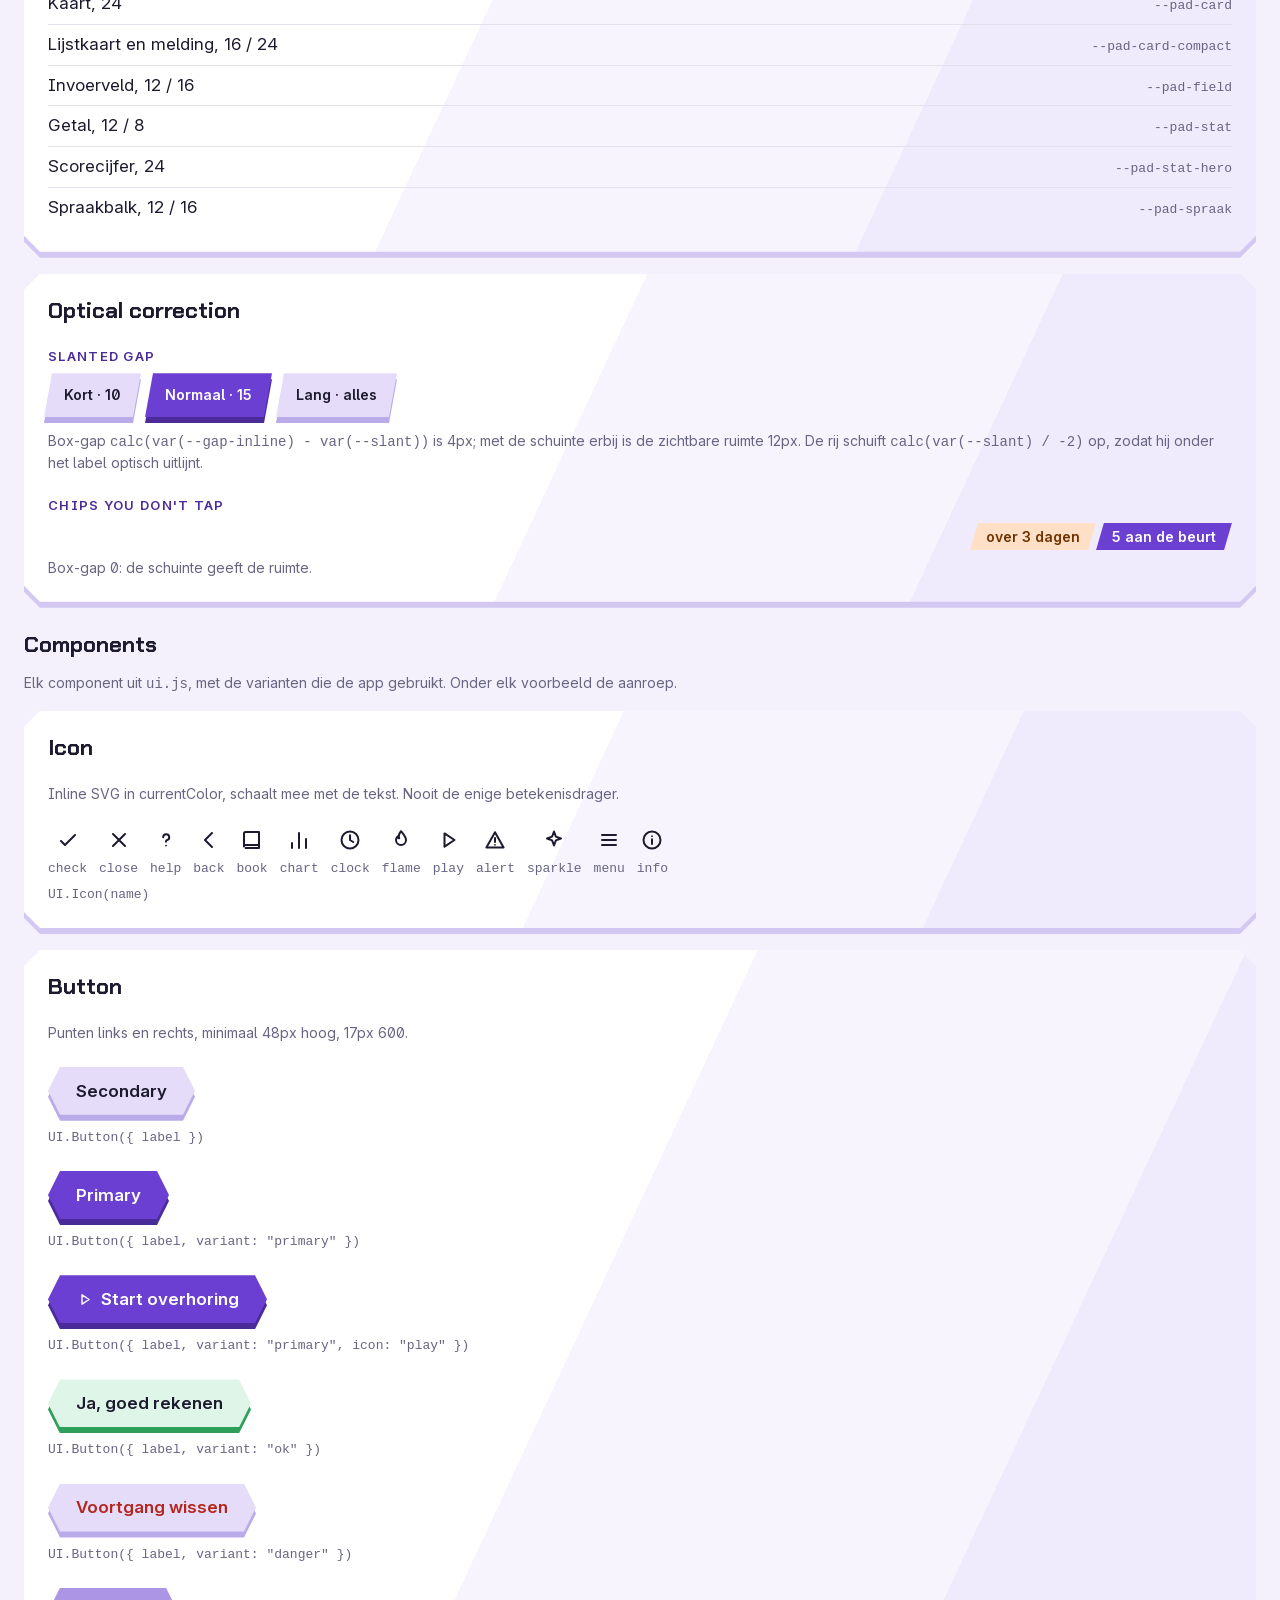
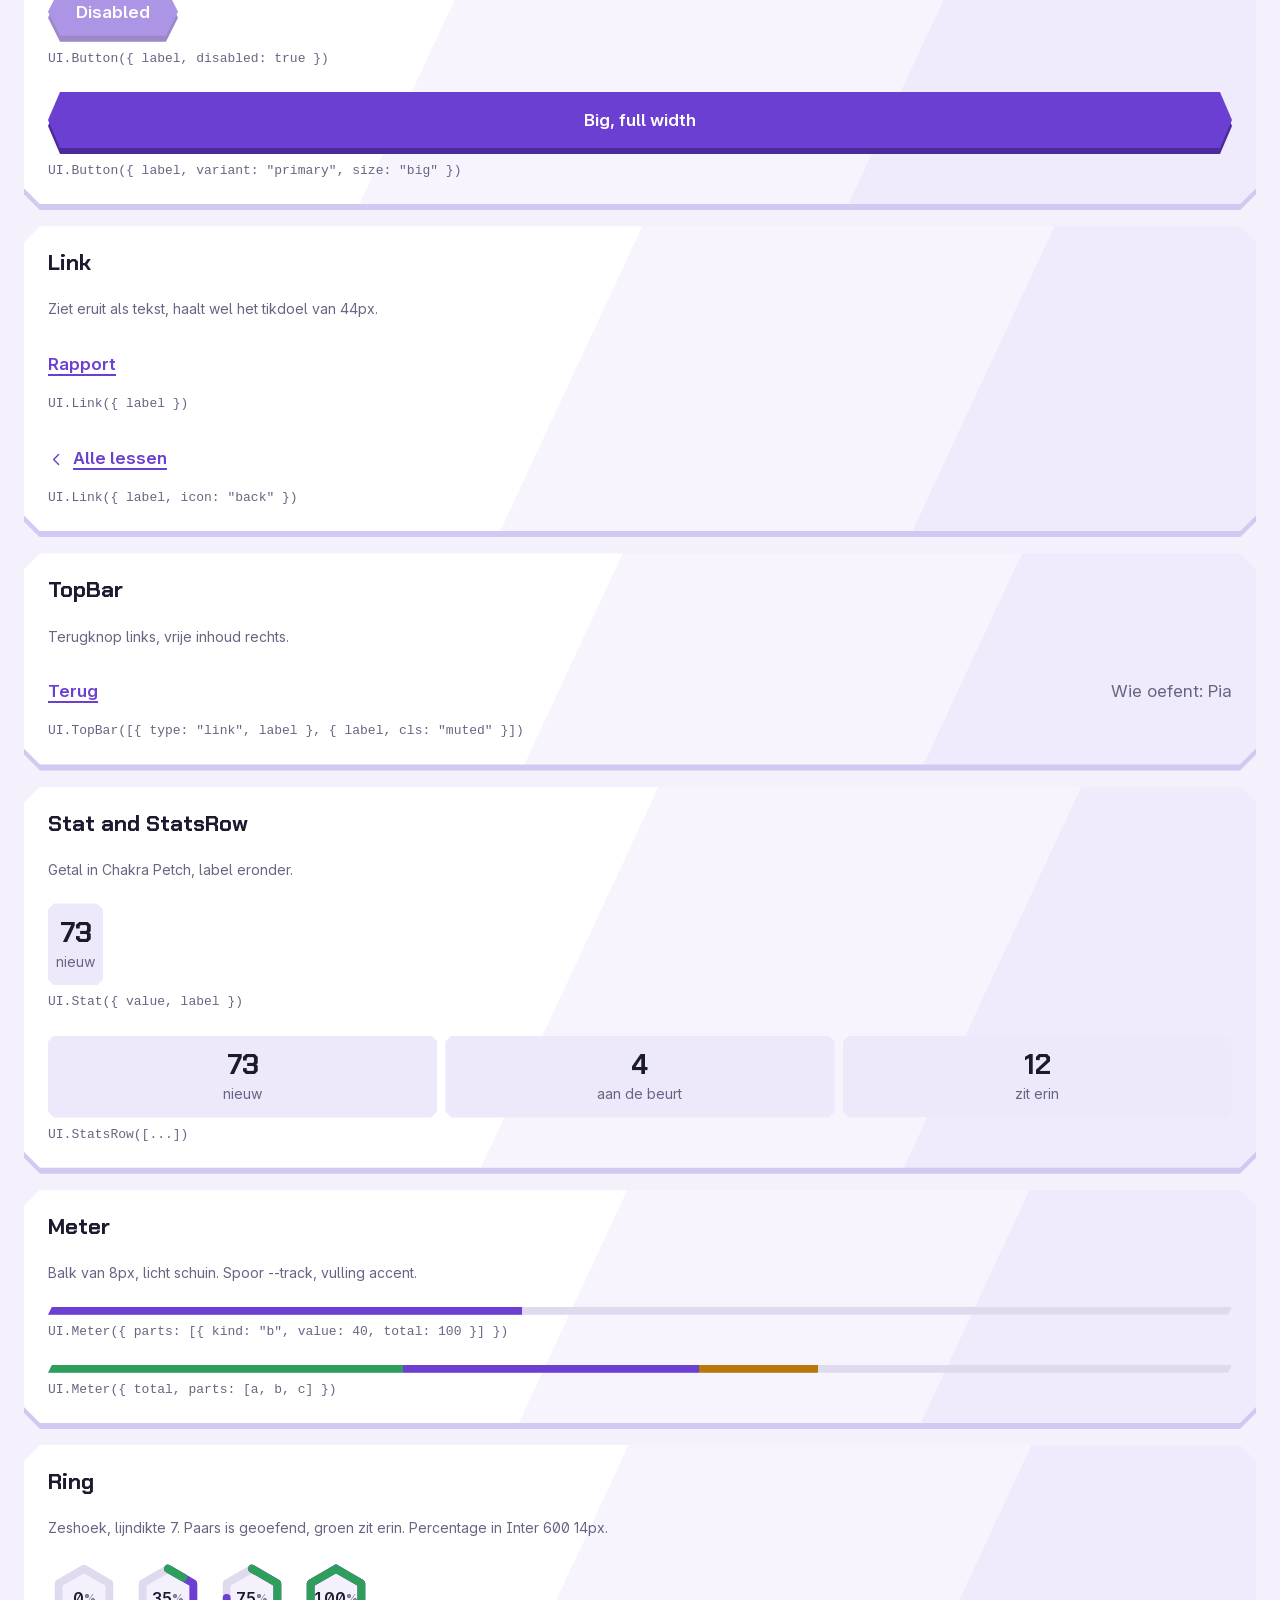
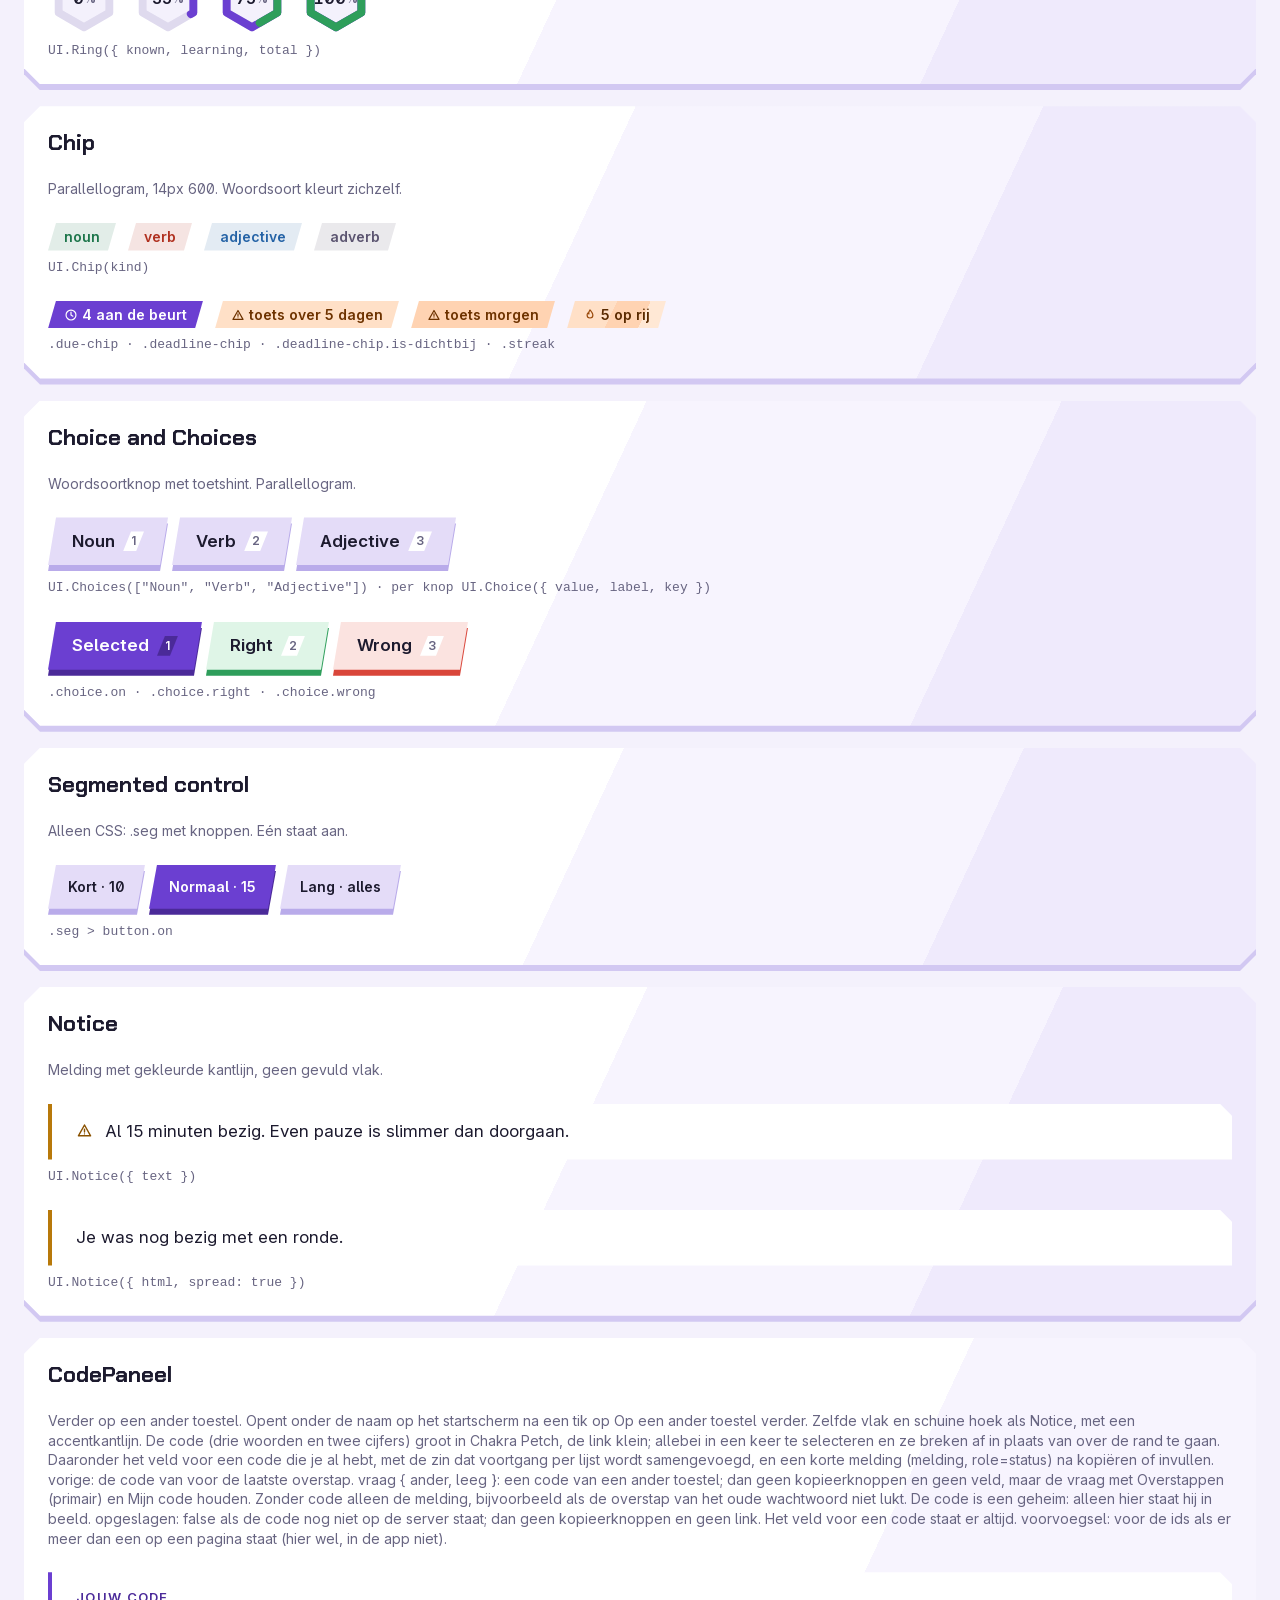
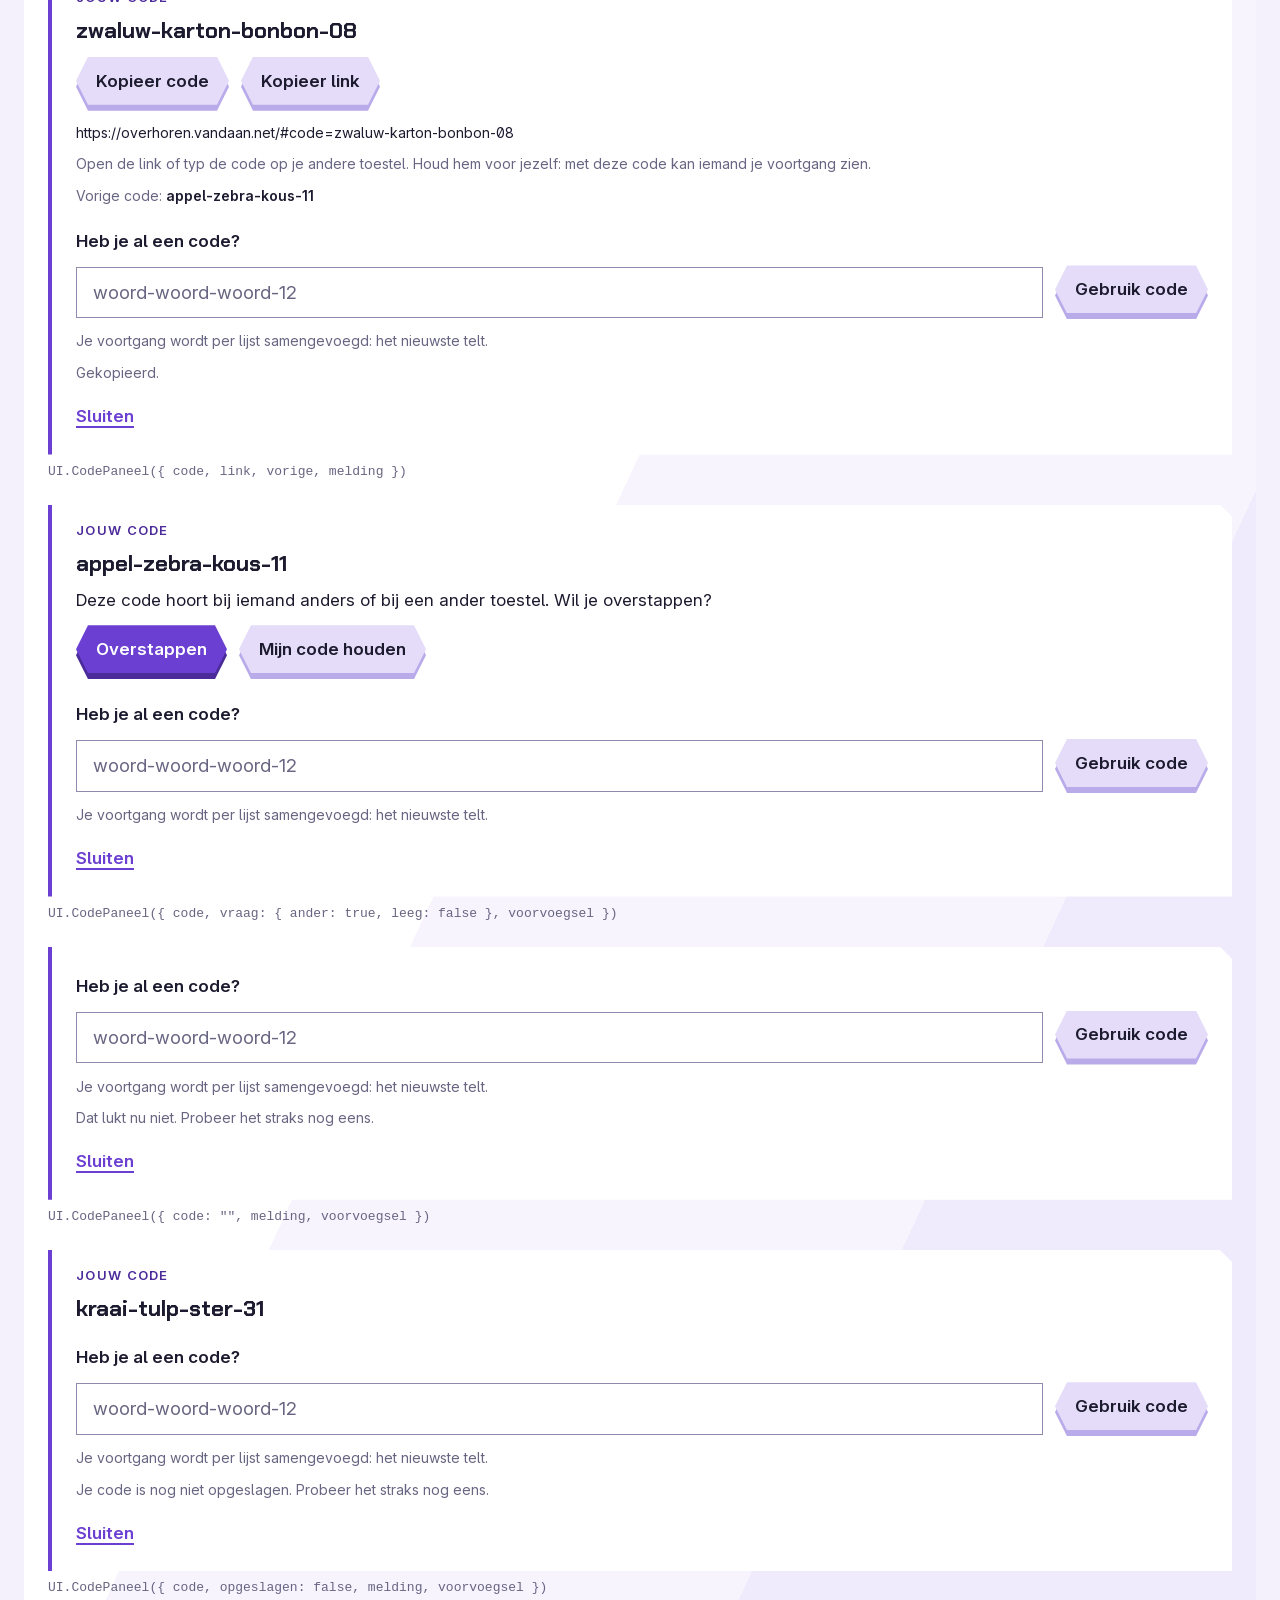
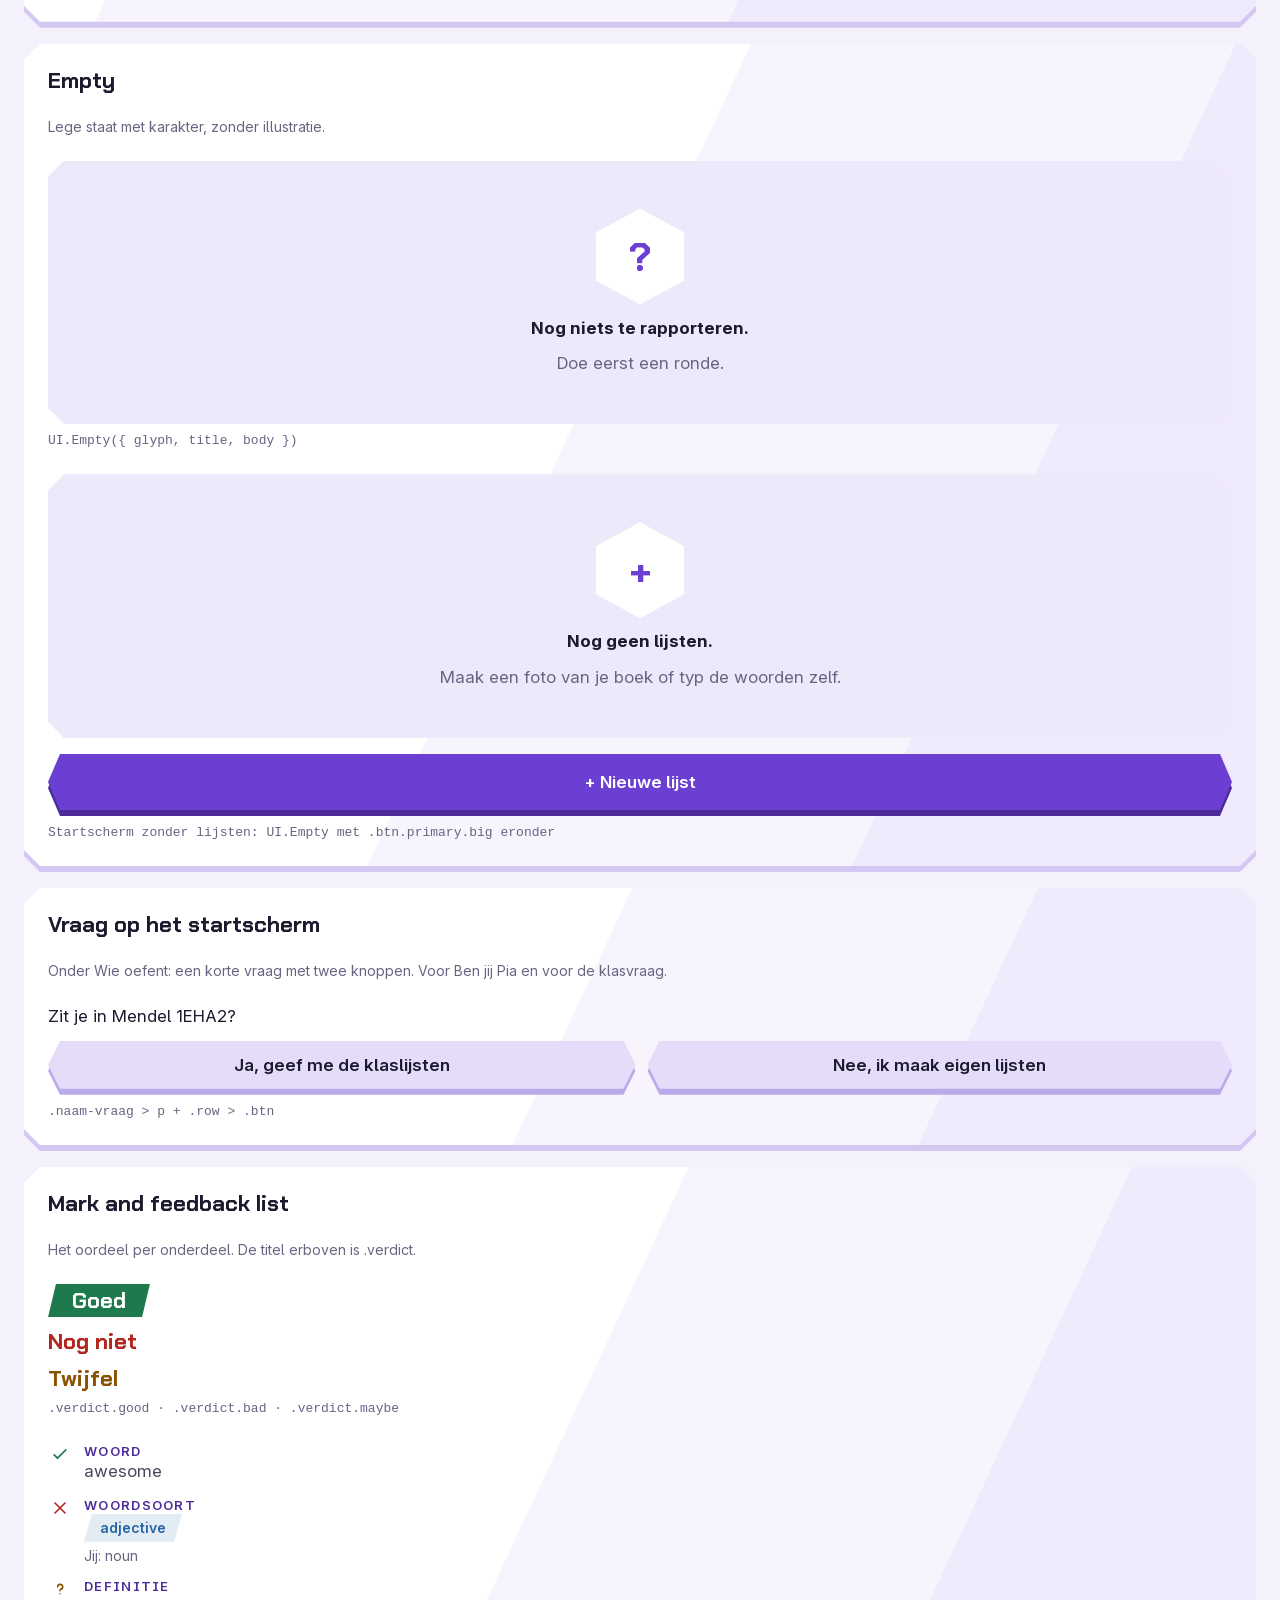
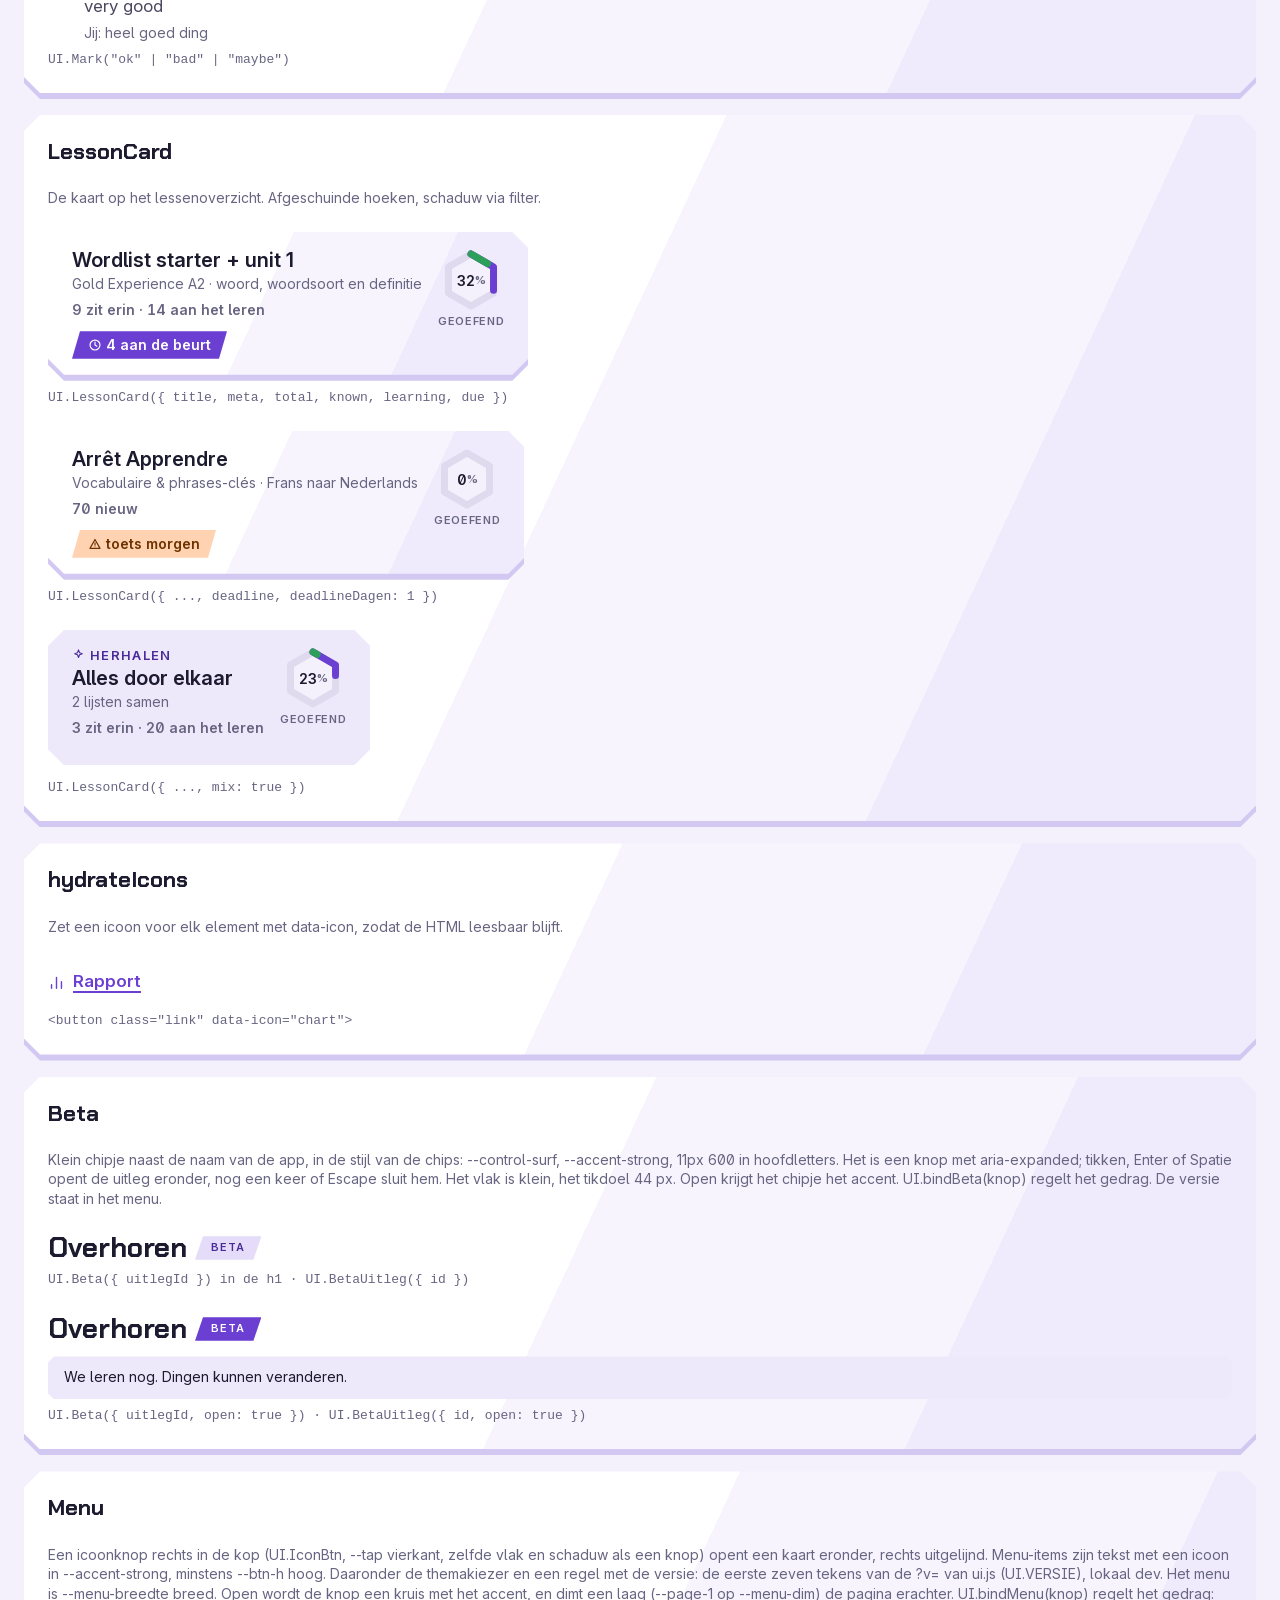
==== commit f5f22a47: "fix: focus na een menu-item, tokens voor het menu, colofon met dspbrg.com Rapport en Over Overhoren " ====
--- a/designsystem.html
+++ b/designsystem.html
@@ -152,6 +152,8 @@
       <div class="sg-spec"><span>Card shadow</span><code>--card-shadow: drop-shadow(0 var(--drop-y) 0 #D2C8F2)</code></div>
       <div class="sg-spec"><span>Primary button shadow</span><code>drop-shadow(0 var(--drop-y) 0 #4B2A99)</code></div>
       <div class="sg-spec"><span>Pressed</span><code>1 to 3px</code></div>
+      <div class="sg-spec"><span>Menu, breedte (smaller op een smal scherm)</span><code>--menu-breedte: 21rem</code></div>
+      <div class="sg-spec"><span>Dimlaag achter het menu, deel van --page-1</span><code>--menu-dim: 78%</code></div>
     </div>
   </section>
 
@@ -416,7 +418,7 @@
         UI.BetaUitleg({ id: "sg-beta-uitleg-open", open: true }) + '</div>']
     ], { col: true }),
 
-    block("Menu", "Een icoonknop rechts in de kop (UI.IconBtn, --tap vierkant, zelfde vlak en schaduw als een knop) opent een kaart eronder, rechts uitgelijnd. Menu-items zijn tekst met een icoon in --accent-strong, minstens --btn-h hoog. Daaronder de themakiezer en een regel met de versie: de eerste zeven tekens van de ?v= van ui.js (UI.VERSIE), lokaal dev. Open wordt de knop een kruis met het accent, en dimt een laag (--page-1 op 78%) de pagina erachter. UI.bindMenu(knop) regelt het gedrag: de focus naar het eerste item bij openen, Escape, een tik op de dimlaag of de knop sluit en zet de focus terug op de knop, een item kiezen sluit ook.", [
+    block("Menu", "Een icoonknop rechts in de kop (UI.IconBtn, --tap vierkant, zelfde vlak en schaduw als een knop) opent een kaart eronder, rechts uitgelijnd. Menu-items zijn tekst met een icoon in --accent-strong, minstens --btn-h hoog. Daaronder de themakiezer en een regel met de versie: de eerste zeven tekens van de ?v= van ui.js (UI.VERSIE), lokaal dev. Het menu is --menu-breedte breed. Open wordt de knop een kruis met het accent, en dimt een laag (--page-1 op --menu-dim) de pagina erachter. UI.bindMenu(knop) regelt het gedrag: de focus naar het eerste item bij openen, Escape, een tik op de dimlaag of de knop sluit en zet de focus terug op de knop, een item kiezen sluit ook; het scherm dat het item opent zet de focus op zijn Terug-knop, en Terug zet hem weer op de menuknop.", [
       ['UI.IconBtn({ id, icon, label, controls }) · UI.Menu({ id, items, thema }) · UI.bindMenu(knop)',
         '<header class="brand" style="width:100%"><div class="kop-rij"><h1>Overhoren</h1>' +
         UI.IconBtn({ id: "sg-menu-knop", icon: "menu", label: "Menu", controls: "sg-menu" }) +
--- a/ds.css
+++ b/ds.css
@@ -257,6 +257,8 @@
     --gap-section: var(--s6);   /* secties: vakken, footer */
     --page-x: var(--s4);        /* paginarand opzij, 24 vanaf 600px (zie onder) */
     --page-y: var(--s5);        /* paginarand boven en onder */
+    --menu-breedte: 21rem;      /* het menu rechtsboven, smaller als het scherm dat is */
+    --menu-dim: 78%;            /* hoeveel van --page-1 de dimlaag achter het menu dekt */
     /* Veilige rand: als app op het beginscherm (iOS, black-translucent en
        viewport-fit=cover) loopt de pagina onder de statusbalk en de
        thuisbalk door. env() geeft daar de ruimte die vrij moet blijven,
@@ -818,10 +820,10 @@
 
   /* --- menu: een kaart onder de menuknop, rechts uitgelijnd (UI.Menu).
          De dimlaag erachter vangt een tik buiten het menu. --- */
-  .menu-scrim { position: fixed; inset: 0; z-index: 9; background: color-mix(in srgb, var(--page-1) 78%, transparent); }
+  .menu-scrim { position: fixed; inset: 0; z-index: 9; background: color-mix(in srgb, var(--page-1) var(--menu-dim), transparent); }
   .menu {
     position: absolute; z-index: 10; inset-block-start: calc(100% + var(--gap-label)); inset-inline-end: 0;
-    inline-size: min(21rem, calc(100vw - var(--page-x) * 2));
+    inline-size: min(var(--menu-breedte), calc(100vw - var(--page-x) * 2));
     isolation: isolate; filter: var(--card-shadow); margin-block-end: var(--drop-y);
     display: flex; flex-direction: column; padding: var(--pad-menu);
   }
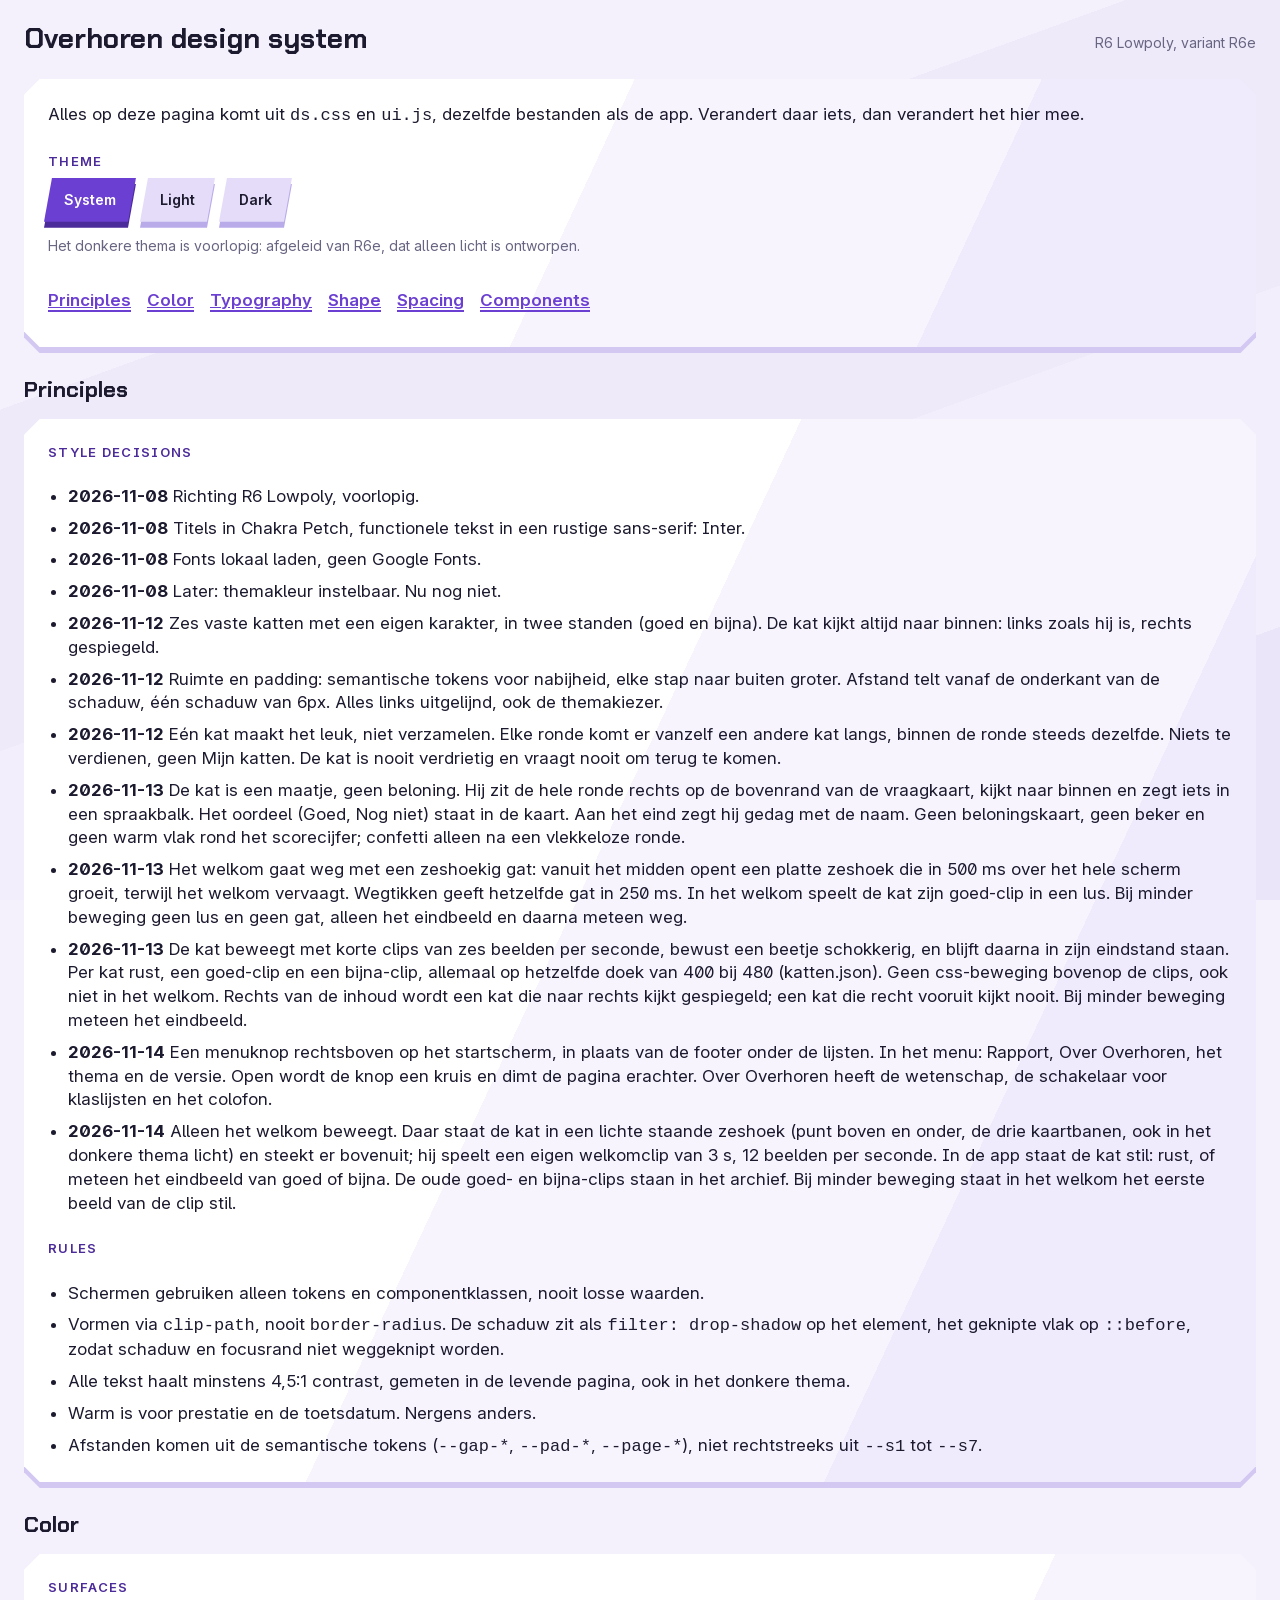
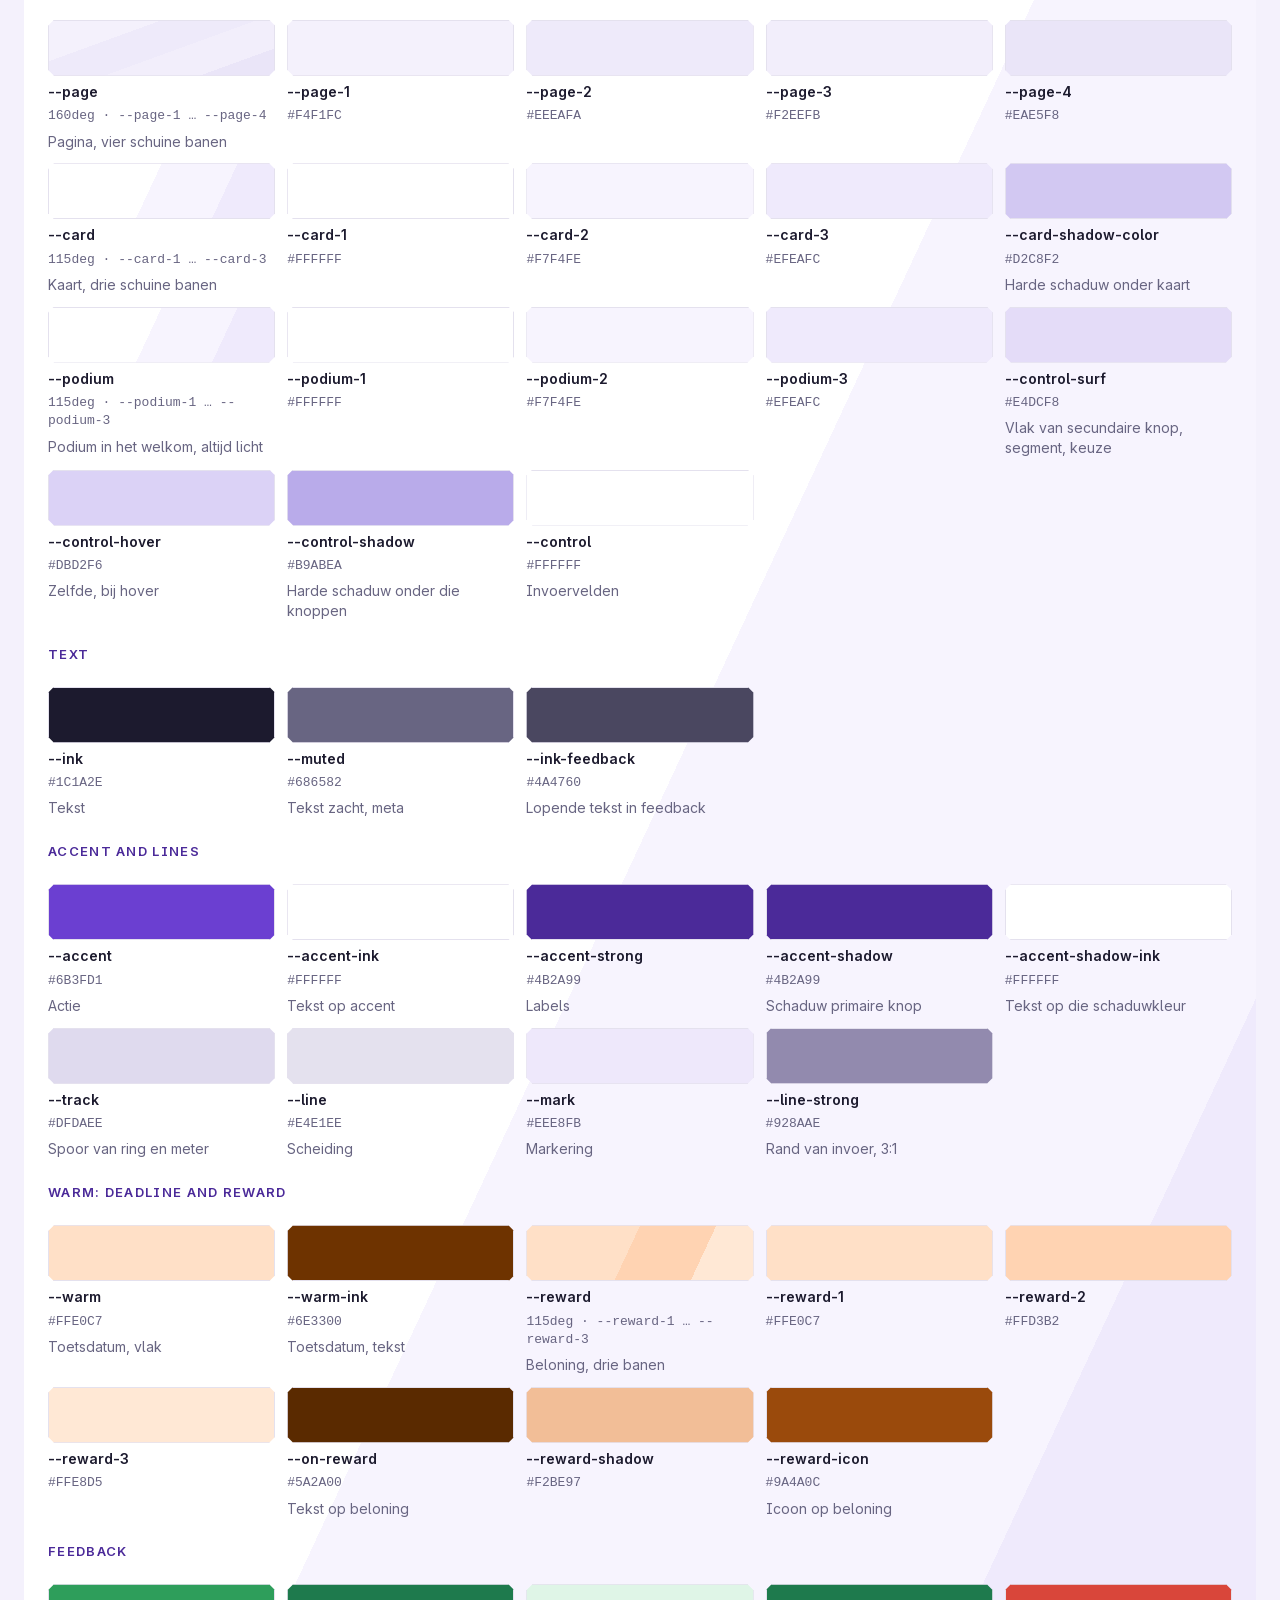
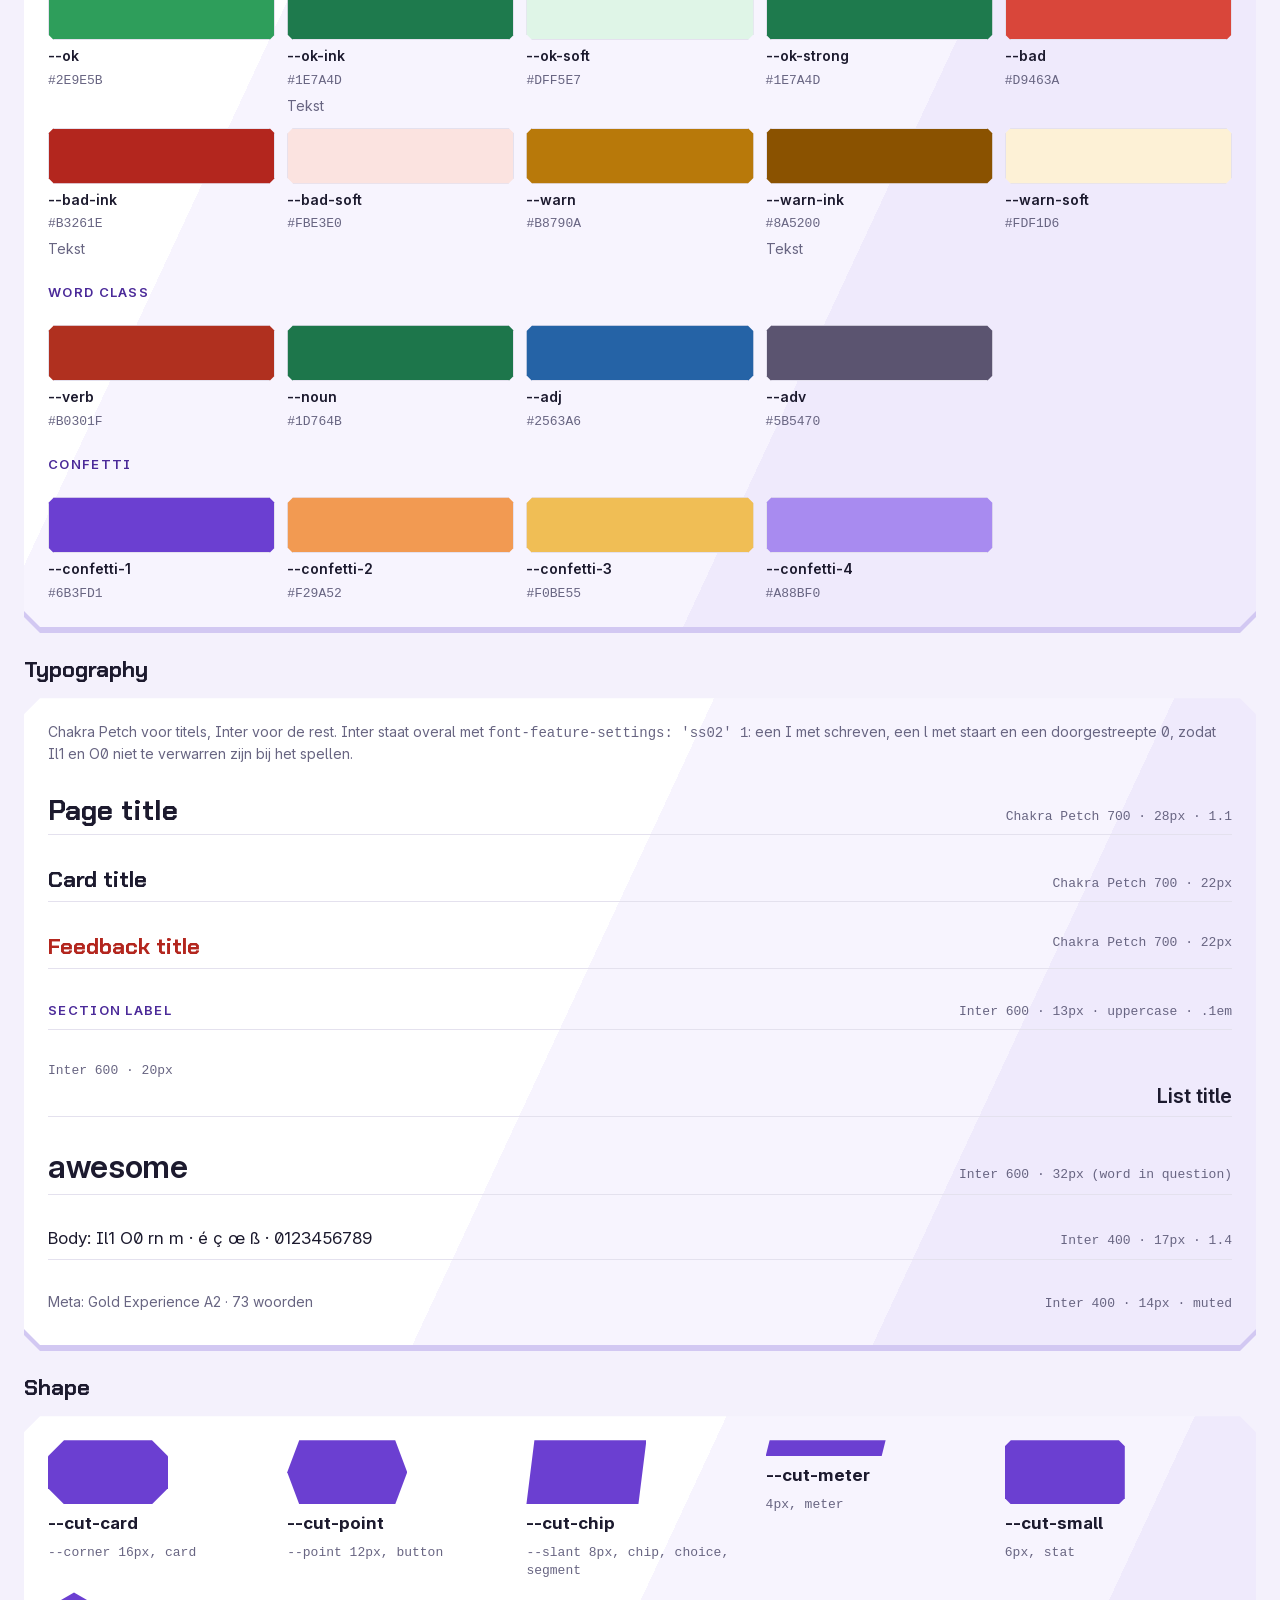
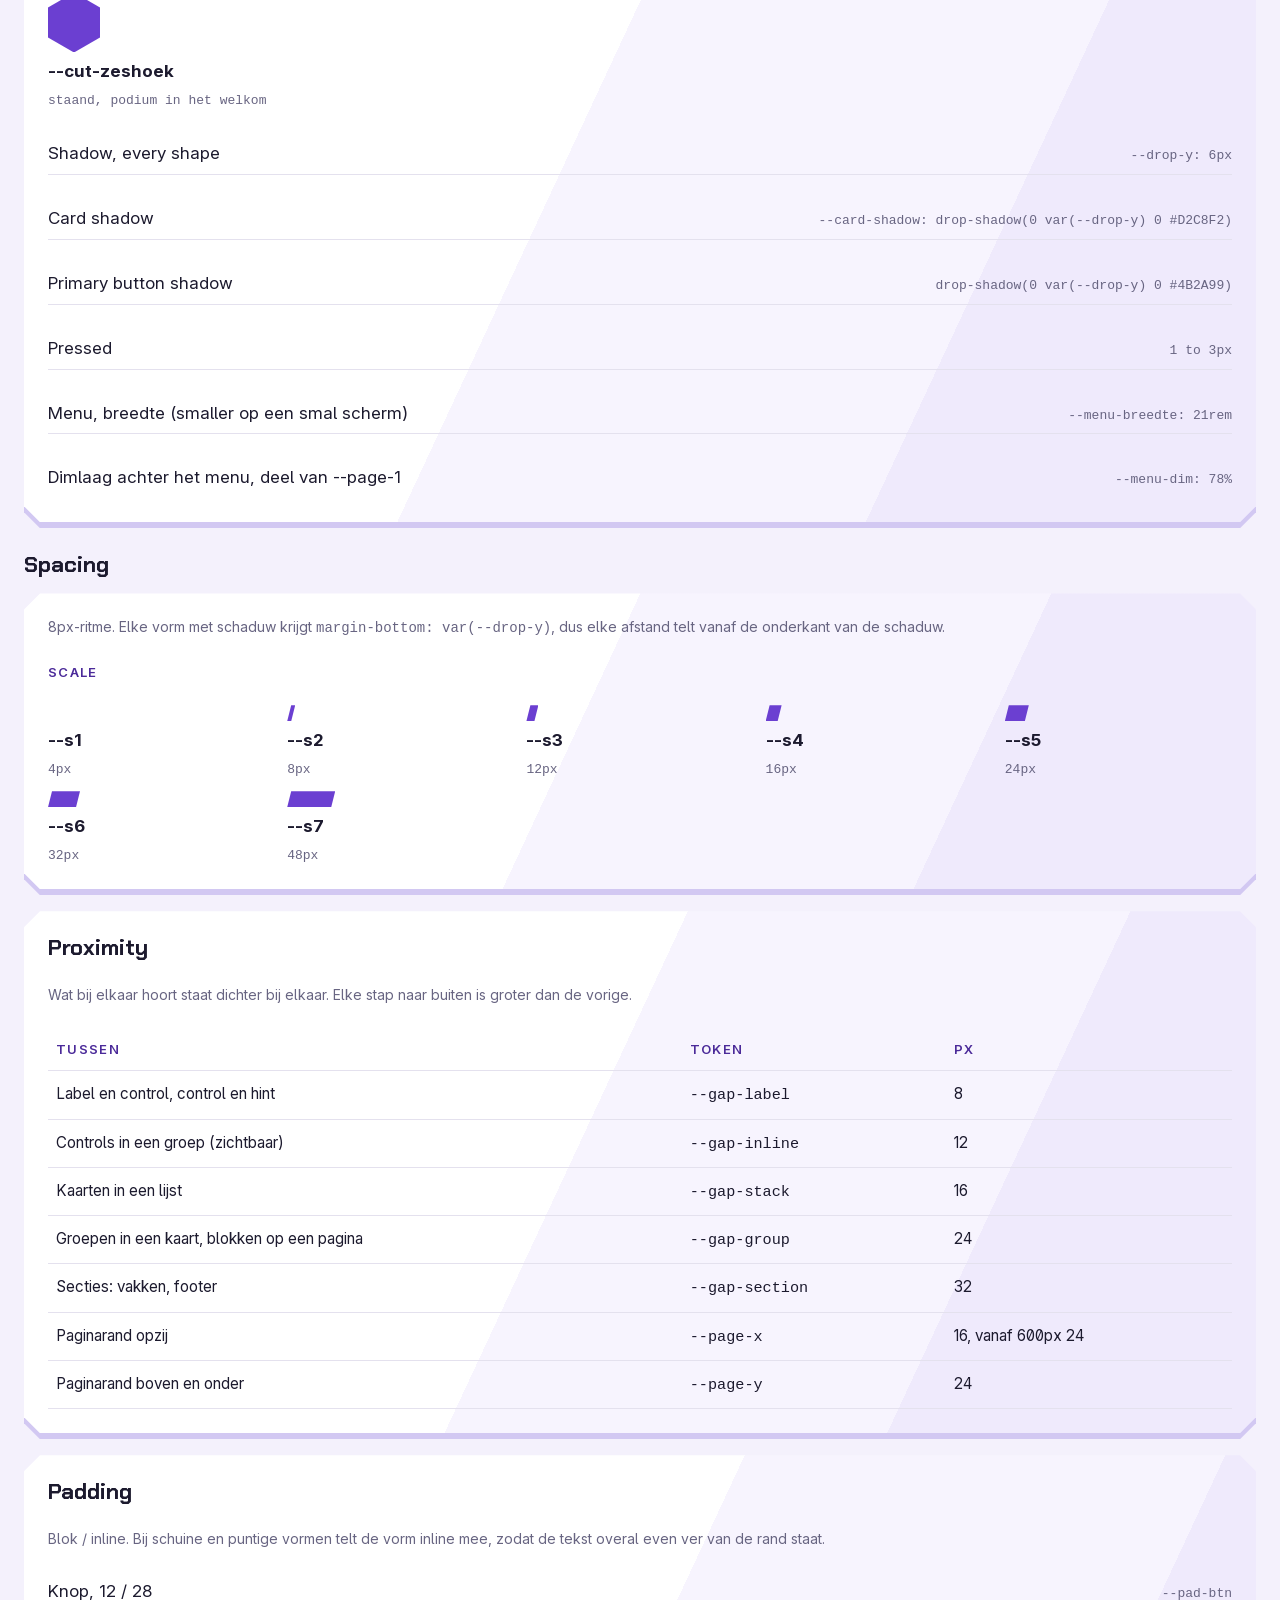
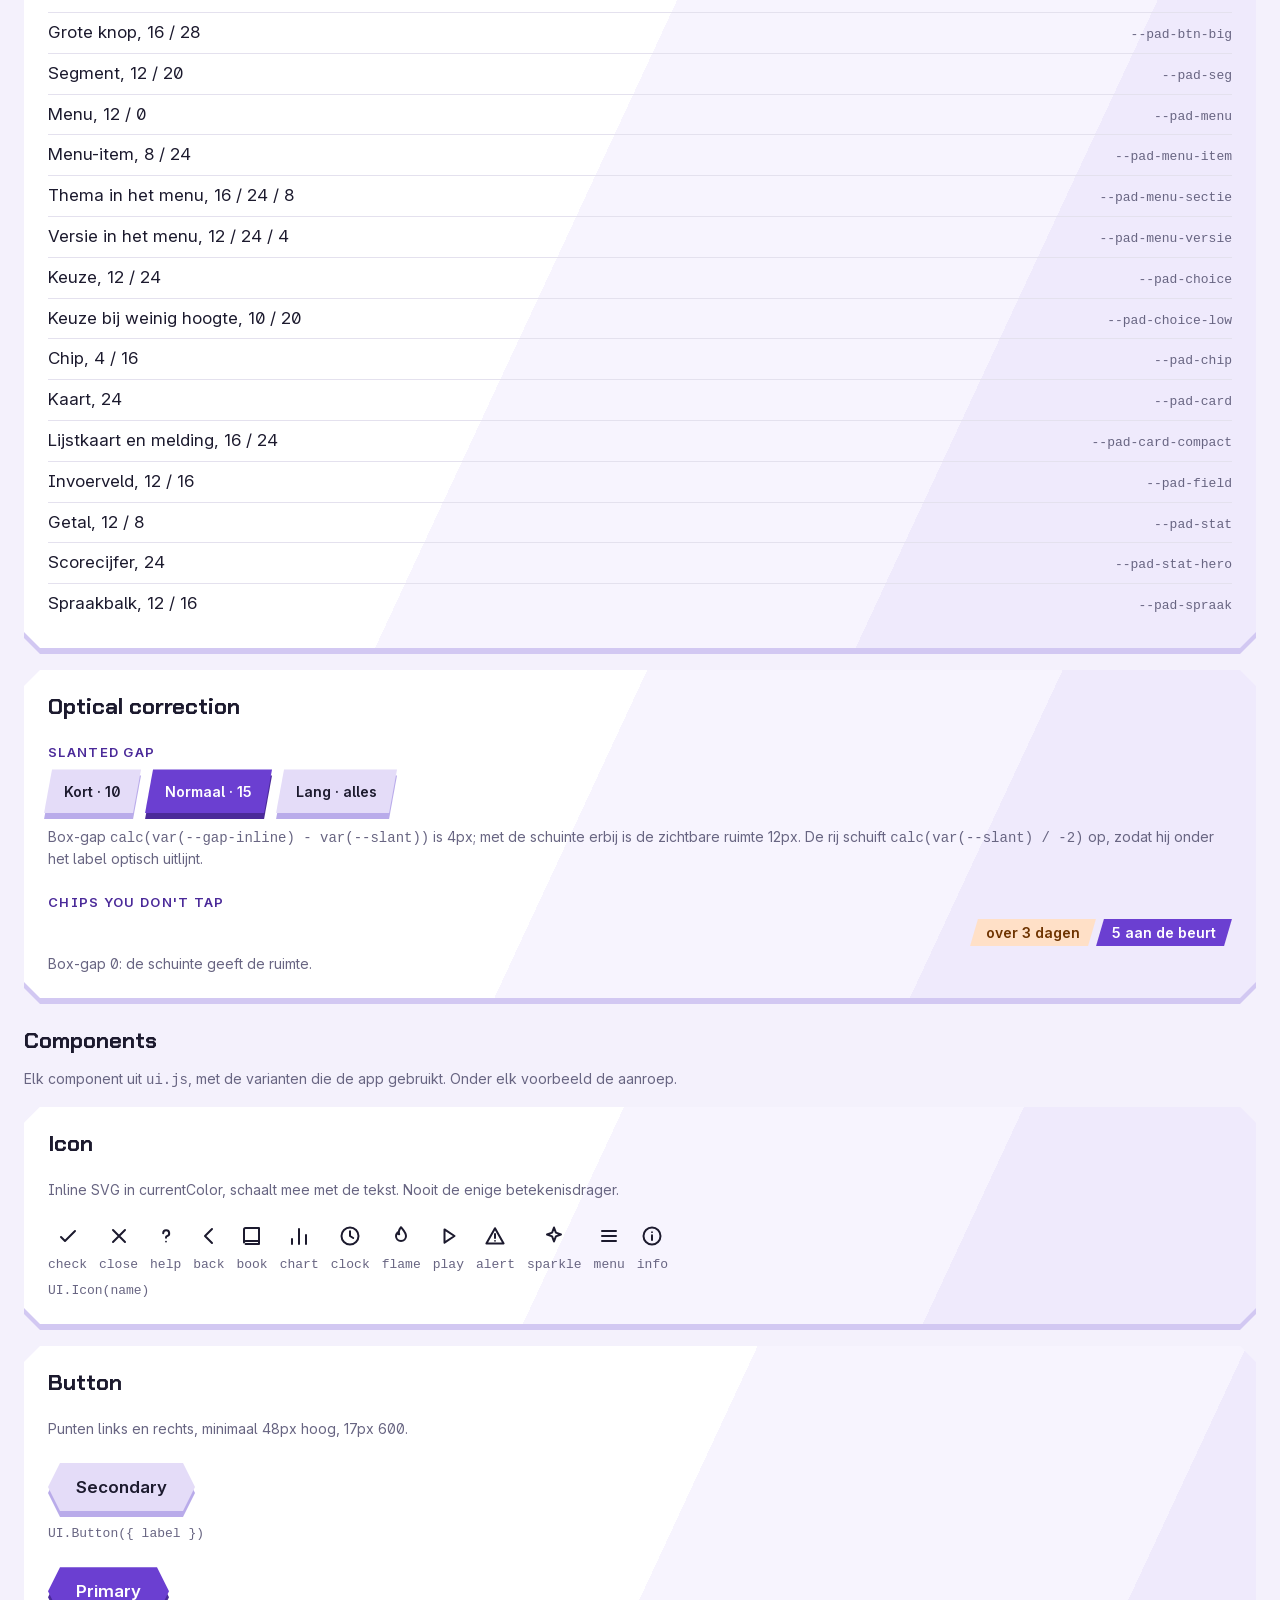
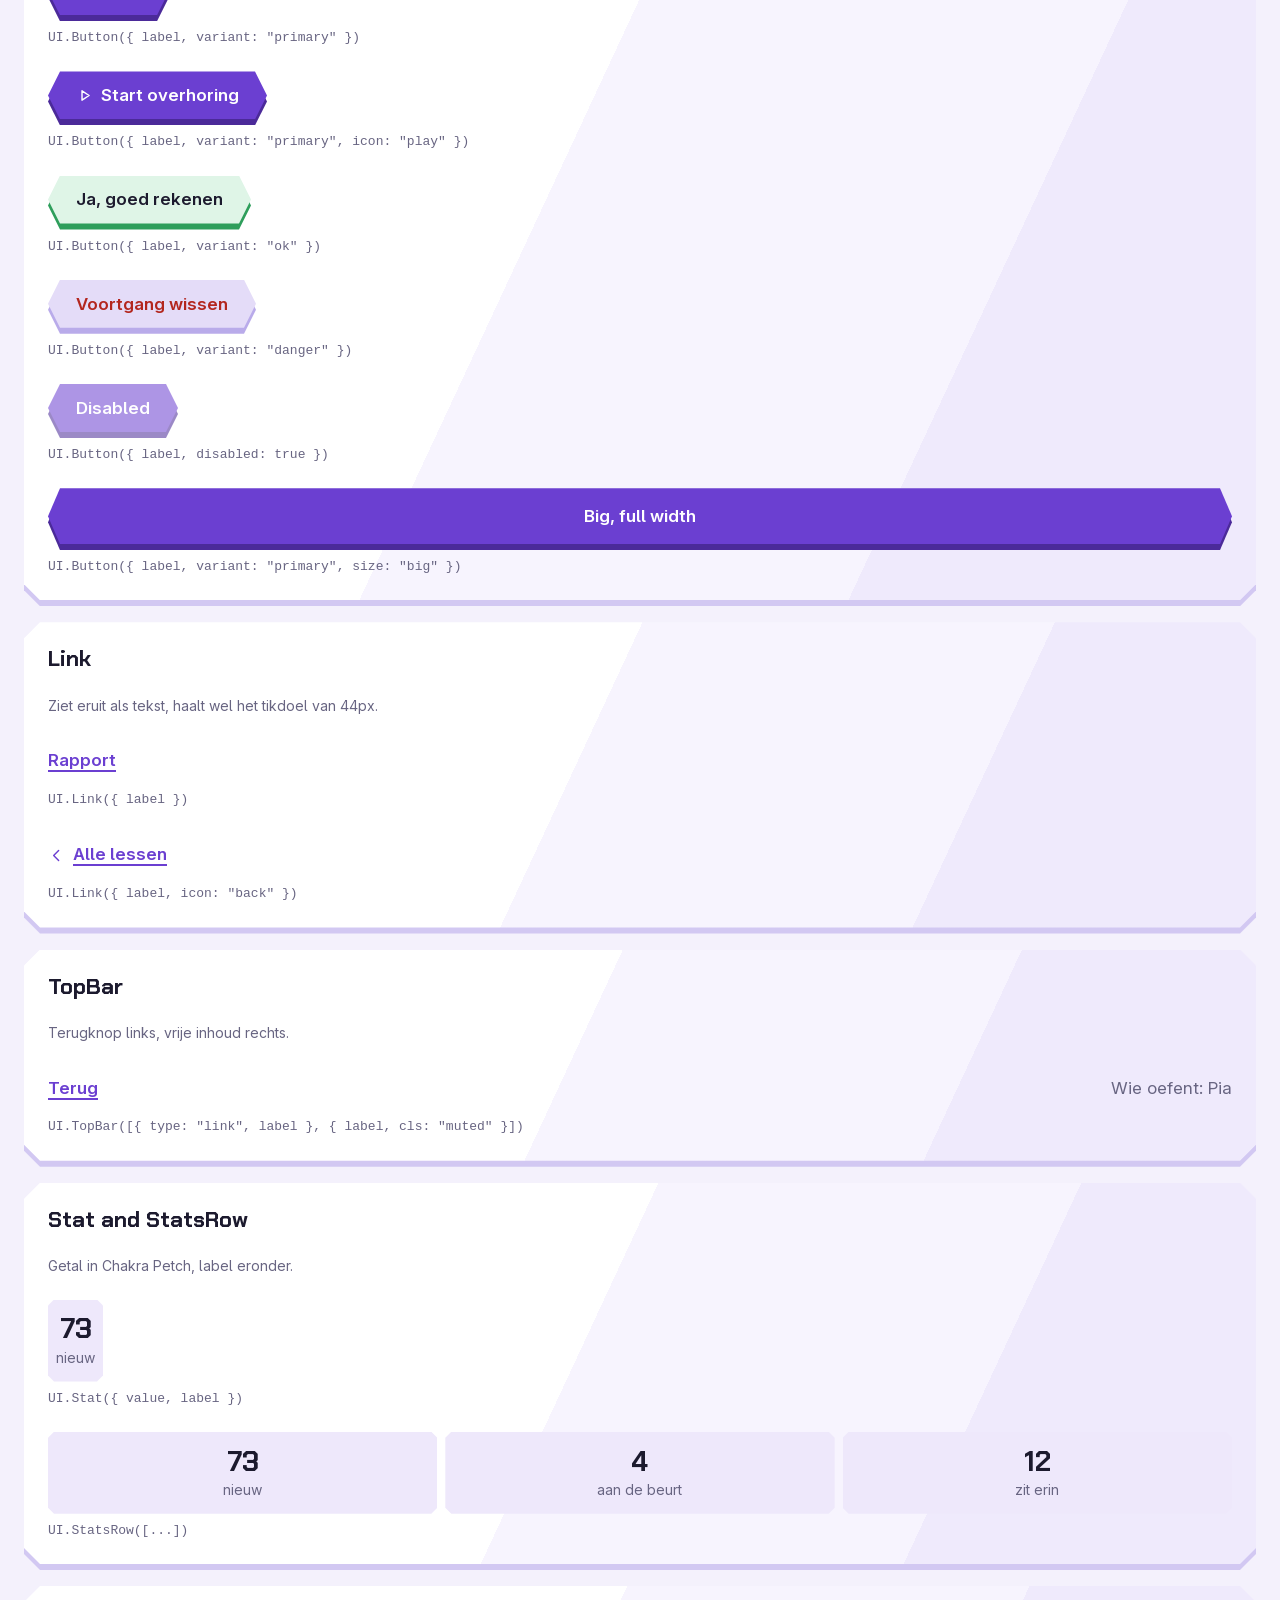
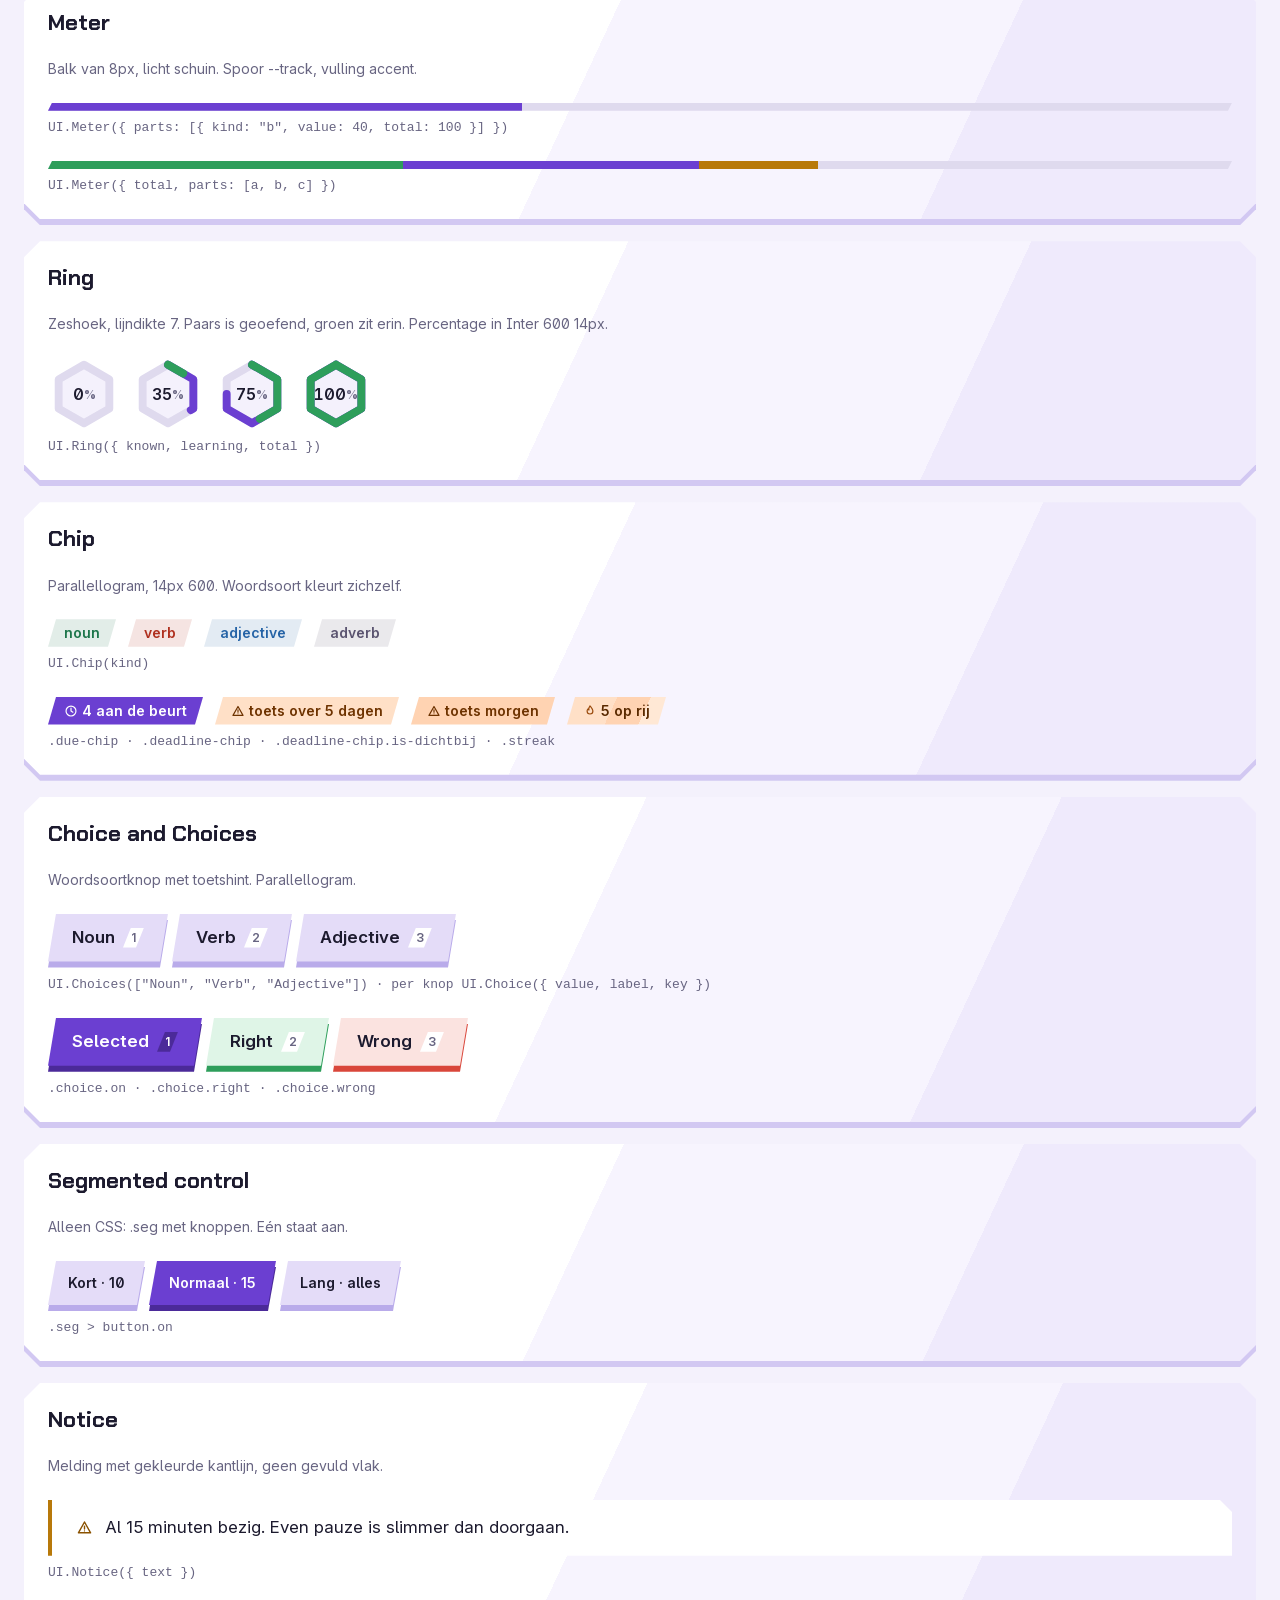
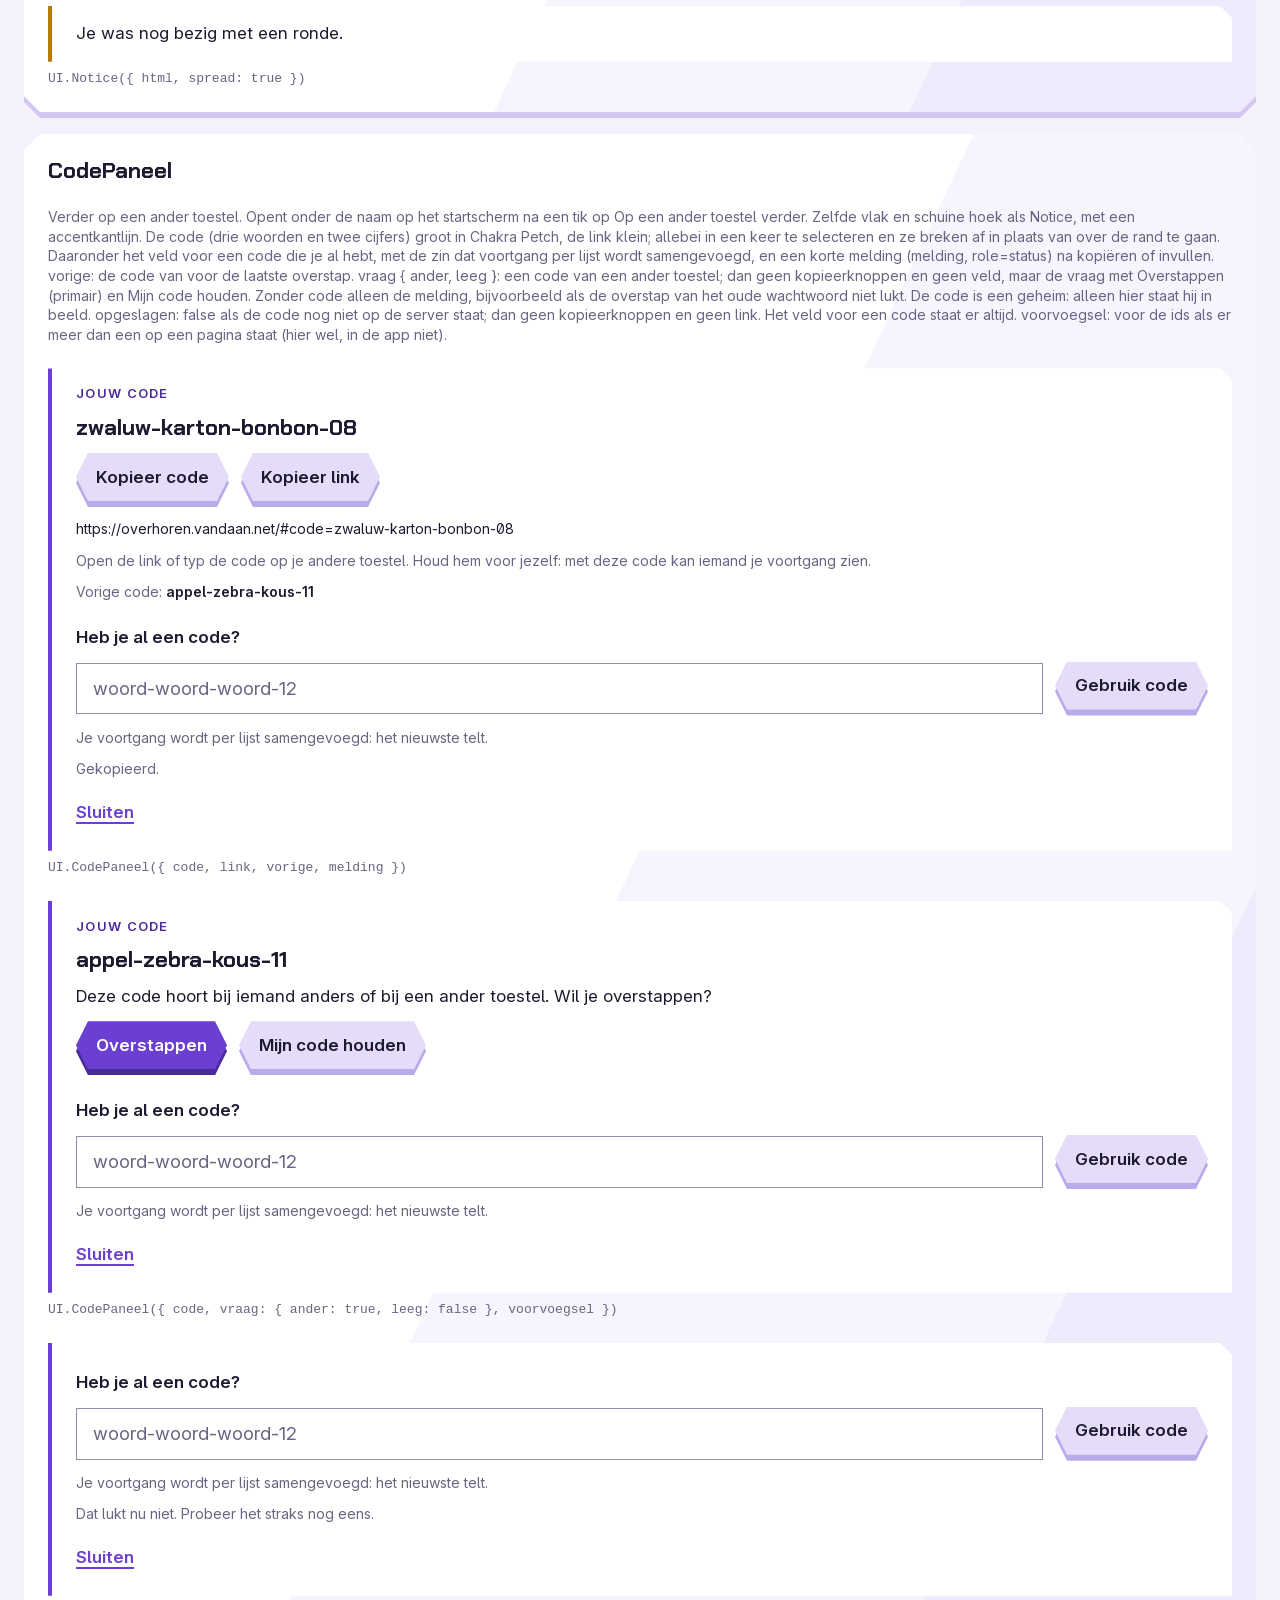
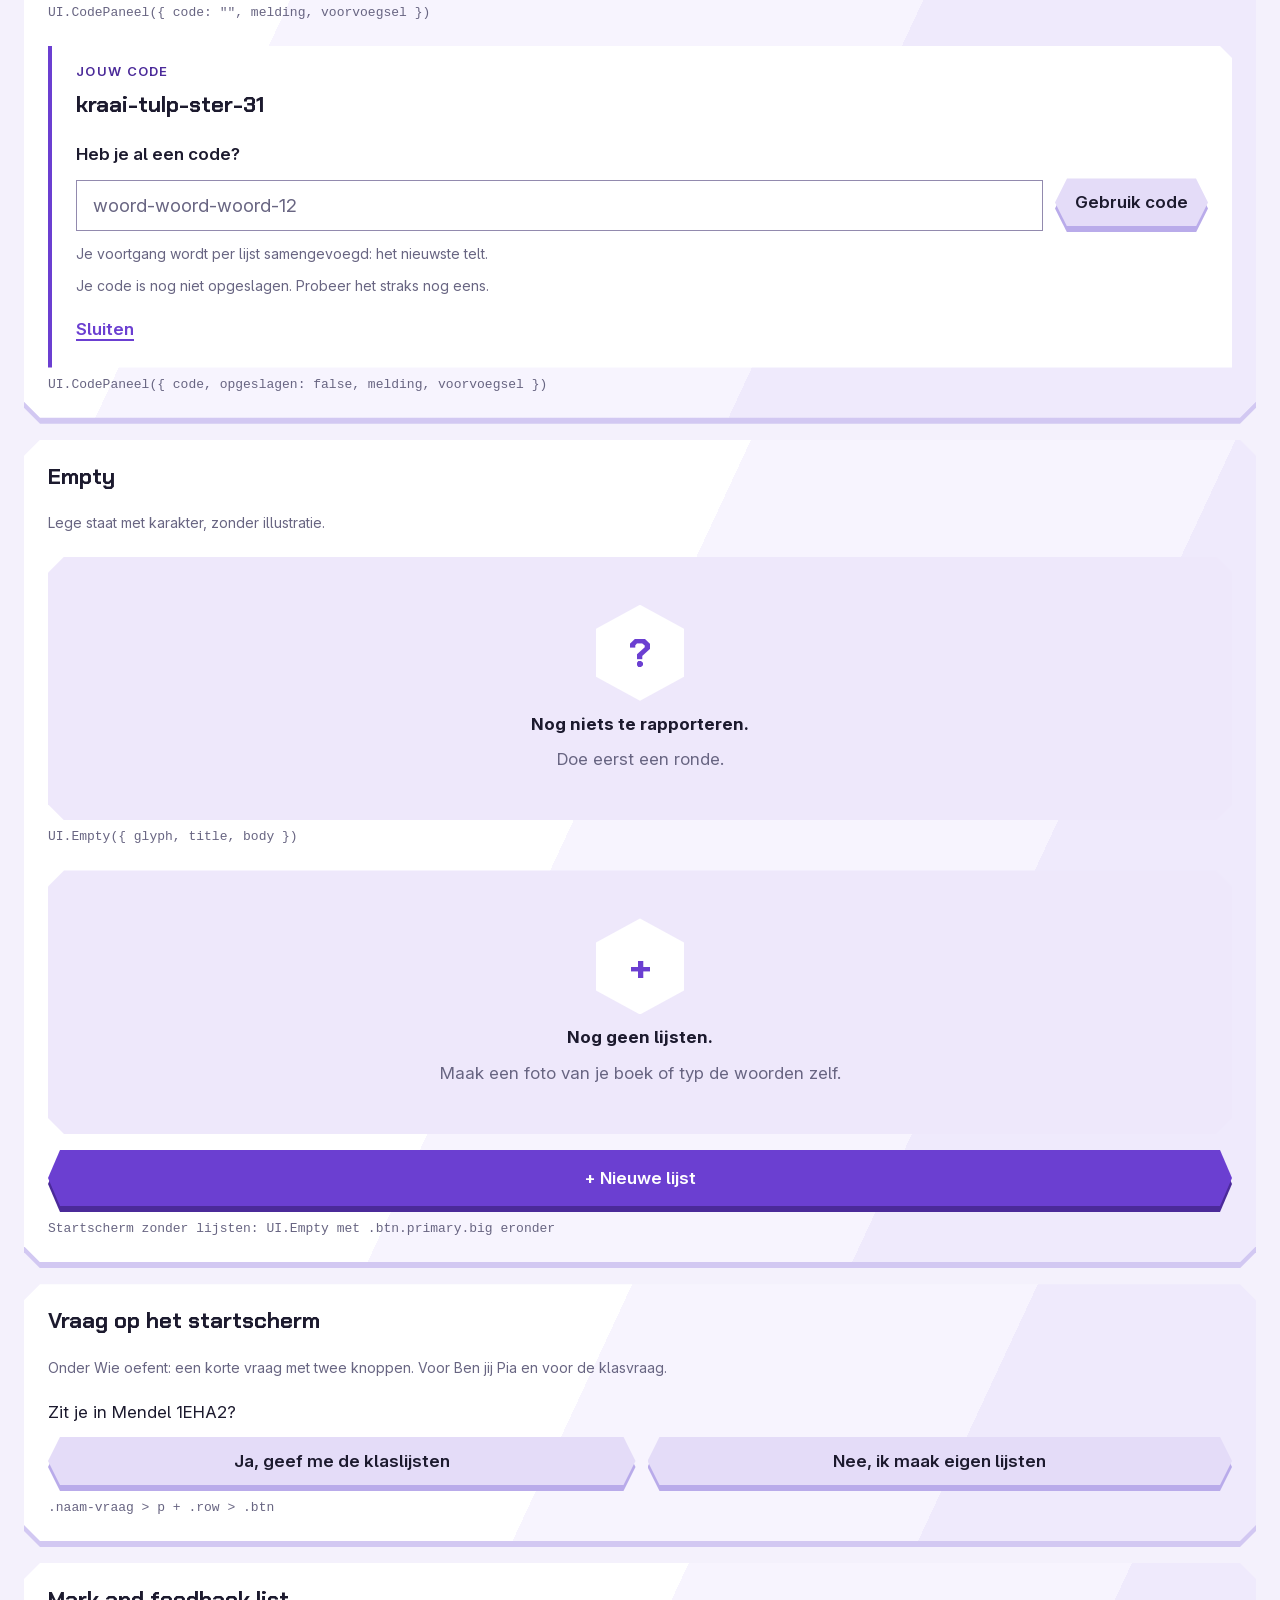
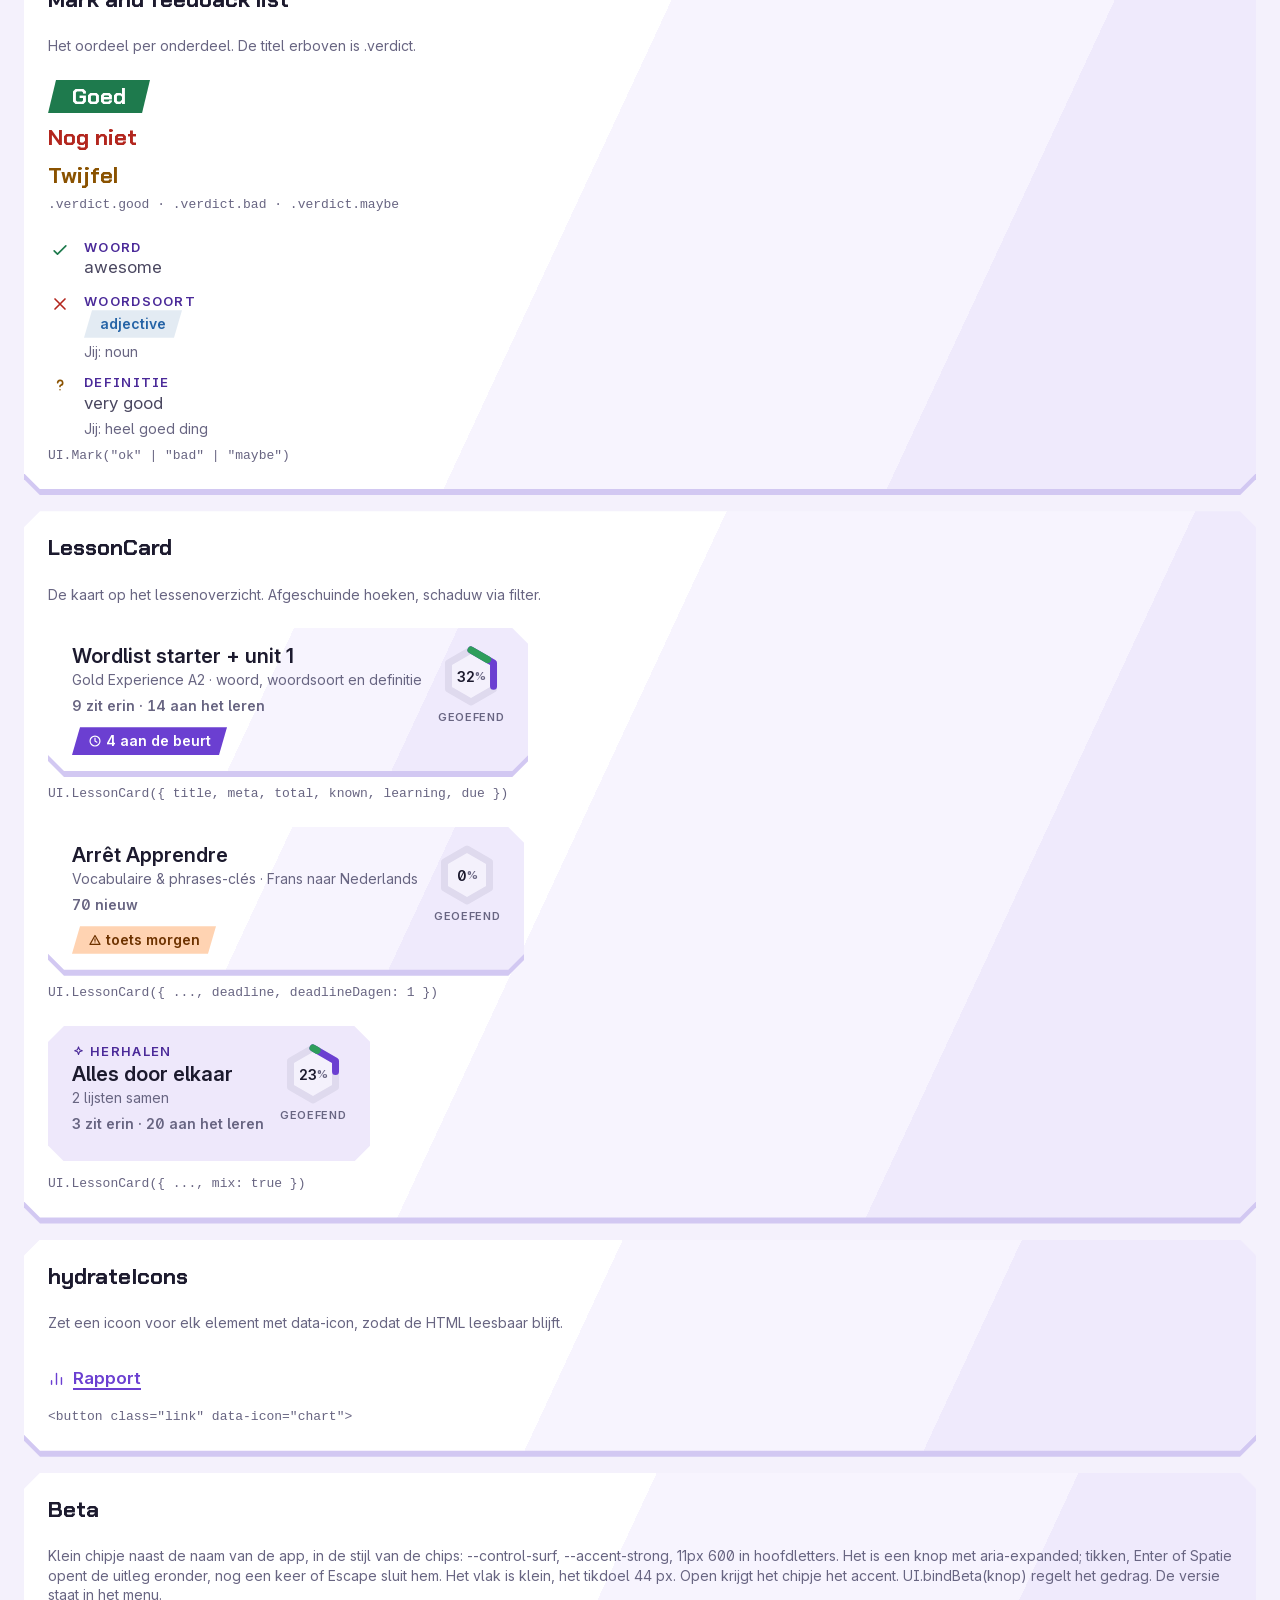
==== commit 26c6506c: "feat: welkom met de kat in een lichte zeshoek, in de app staat de kat stil - Welkom: per kat een eig" ====
--- a/designsystem.html
+++ b/designsystem.html
@@ -32,7 +32,7 @@
   /* het welkom is in de app heel scherm; hier in een vak. Het gat rekent
      dan met de maat van het vak (cqw, cqh) in plaats van het scherm, en
      door het gat verschijnt een plek waar in de app de app staat. */
-  .sg-welkom { position: relative; inline-size: 100%; block-size: 480px; overflow: hidden; clip-path: var(--cut-card);
+  .sg-welkom { position: relative; inline-size: 100%; block-size: 560px; overflow: hidden; clip-path: var(--cut-card);
     container-type: size; display: grid; place-items: center; background: var(--mark); color: var(--muted); }
   .sg-welkom > p { margin: 0; }
   .sg-welkom .welkom { position: absolute; --gat-max: max(50cqw + 28.9cqh, 57.8cqh); }
@@ -88,6 +88,7 @@
         <li><b>2026-11-13</b> Het welkom gaat weg met een zeshoekig gat: vanuit het midden opent een platte zeshoek die in 500 ms over het hele scherm groeit, terwijl het welkom vervaagt. Wegtikken geeft hetzelfde gat in 250 ms. In het welkom speelt de kat zijn goed-clip in een lus. Bij minder beweging geen lus en geen gat, alleen het eindbeeld en daarna meteen weg.</li>
         <li><b>2026-11-13</b> De kat beweegt met korte clips van zes beelden per seconde, bewust een beetje schokkerig, en blijft daarna in zijn eindstand staan. Per kat rust, een goed-clip en een bijna-clip, allemaal op hetzelfde doek van 400 bij 480 (katten.json). Geen css-beweging bovenop de clips, ook niet in het welkom. Rechts van de inhoud wordt een kat die naar rechts kijkt gespiegeld; een kat die recht vooruit kijkt nooit. Bij minder beweging meteen het eindbeeld.</li>
         <li><b>2026-11-14</b> Een menuknop rechtsboven op het startscherm, in plaats van de footer onder de lijsten. In het menu: Rapport, Over Overhoren, het thema en de versie. Open wordt de knop een kruis en dimt de pagina erachter. Over Overhoren heeft de wetenschap, de schakelaar voor klaslijsten en het colofon.</li>
+        <li><b>2026-11-14</b> Alleen het welkom beweegt. Daar staat de kat in een lichte staande zeshoek (punt boven en onder, de drie kaartbanen, ook in het donkere thema licht) en steekt er bovenuit; hij speelt een eigen welkomclip van 3 s, 12 beelden per seconde. In de app staat de kat stil: rust, of meteen het eindbeeld van goed of bijna. De oude goed- en bijna-clips staan in het archief. Bij minder beweging staat in het welkom het eerste beeld van de clip stil.</li>
       </ul>
       <span class="eyebrow">Rules</span>
       <ul class="sg-decisions">
@@ -147,6 +148,7 @@
         <div class="sg-row"><div class="sg-shape" style="clip-path:var(--cut-chip)"></div><b>--cut-chip</b><code>--slant 8px, chip, choice, segment</code></div>
         <div class="sg-row"><div class="sg-shape" style="clip-path:var(--cut-meter);height:16px"></div><b>--cut-meter</b><code>4px, meter</code></div>
         <div class="sg-row"><div class="sg-shape" style="clip-path:var(--cut-small)"></div><b>--cut-small</b><code>6px, stat</code></div>
+        <div class="sg-row"><div class="sg-shape" style="clip-path:var(--cut-zeshoek);width:52px;height:60px"></div><b>--cut-zeshoek</b><code>staand, podium in het welkom</code></div>
       </div>
       <div class="sg-spec"><span>Shadow, every shape</span><code>--drop-y: 6px</code></div>
       <div class="sg-spec"><span>Card shadow</span><code>--card-shadow: drop-shadow(0 var(--drop-y) 0 #D2C8F2)</code></div>
@@ -260,6 +262,8 @@
       ["--page-1"], ["--page-2"], ["--page-3"], ["--page-4"],
       ["--card", "Kaart, drie schuine banen", "115deg · --card-1 … --card-3"],
       ["--card-1"], ["--card-2"], ["--card-3"], ["--card-shadow-color", "Harde schaduw onder kaart"],
+      ["--podium", "Podium in het welkom, altijd licht", "115deg · --podium-1 … --podium-3"],
+      ["--podium-1"], ["--podium-2"], ["--podium-3"],
       ["--control-surf", "Vlak van secundaire knop, segment, keuze"], ["--control-hover", "Zelfde, bij hover"],
       ["--control-shadow", "Harde schaduw onder die knoppen"],
       ["--control", "Invoervelden"]
@@ -451,8 +455,8 @@
         '<div class="card"><p>Ronde klaar: 4 van 12 in één keer goed.</p></div></div></div>']
     ], { col: true }),
 
-    block("Kattenclips", "Celebrate.speler(img, { plaats }) speelt per moment: rust staat stil, goed en bijna spelen hun clip (6 beelden per seconde, uit een nieuwe object-URL) en zetten na duurMs uit katten.json het eindbeeld. Een nieuw moment breekt een lopende clip af. Alleen de kat van de ronde wordt geladen (Celebrate.laadKat). Bij minder beweging meteen het eindbeeld. Kies een kat en een moment; twee keer hetzelfde moment speelt opnieuw.", [
-      ['Celebrate.speler(img, { plaats: "rechts" }).speel(id, moment)',
+    block("Kattenstanden", "In de app staat de kat stil. Celebrate.toon(img, id, stand, plaats) zet meteen het beeld van een stand: rust, goed-eind of bijna-eind, met data-kat en data-beeld, en spiegelt volgens de regel. Er speelt geen clip en er loopt geen timer. Alleen de stilstaande beelden van de kat van de ronde worden vooraf geladen (Celebrate.laadKat). Kies een kat en een moment.", [
+      ['Celebrate.toon(img, id, moment, "rechts")',
         '<div style="width:100%" class="sg-demo col">' +
         '<div class="sg-demo" id="sg-clip-katten">' + Celebrate.KATTEN.map((k, i) => UI.Button({ id: "sg-clip-" + k.id, label: k.naam, variant: i ? "" : "primary" })).join("") + '</div>' +
         '<div class="sg-demo">' + UI.Button({ id: "sg-clip-rust", label: "Rust" }) + UI.Button({ id: "sg-clip-goed", label: "Goed" }) + UI.Button({ id: "sg-clip-bijna", label: "Bijna" }) + '</div>' +
@@ -460,7 +464,7 @@
         '<div class="card"><span class="eyebrow">Woord</span><p class="prompt">awesome</p></div></div></div></div>']
     ], { col: true }),
 
-    block("Welkom", "Bij elke keer openen van de app, een keer per sessie (niet bij herladen of terugkeren naar hetzelfde tabblad), heel scherm over de app (die is zolang inert). De goed-clip van de kat van de eerstvolgende ronde (Celebrate.volgende, Celebrate.welkomBeeld), dan Hoi met de naam; zonder naam alleen de kat. De kat staat in het midden, wordt nooit gespiegeld en krijgt geen css-beweging bovenop zijn clip; alleen hier speelt de goed-clip in een lus (Celebrate.speler, speel met { lus: true }), elke ronde met een nieuwe object-URL, vanaf het eerste beeld. Het staat --welkom-duur (3,5 s). Het laatste stuk, --welkom-overgang (500 ms), is de overgang (.welkom.opent): vanuit het midden opent een plat zeshoekig gat (clip-path met evenodd, het getal --gat van 0 naar 1) dat groeit tot over het hele scherm, en het welkom vervaagt. De lus maakt dan zijn ronde af. Tik of toets geeft hetzelfde gat in --welkom-overgang-snel (250 ms, .opent.snel) en gaat niet door naar de app. De app blijft inert tot het welkom weg is. Niet bij een ronde die openstaat, en alleen als de beelden binnen 300 ms klaar zijn. Reduced motion: geen lus en geen gat, meteen het eindbeeld, na 3,5 s of na een tik meteen weg. Hier in een vak; tik erin voor de snelle overgang.", [
+    block("Welkom", "Bij elke keer openen van de app, een keer per sessie (niet bij herladen of terugkeren naar hetzelfde tabblad), heel scherm over de app (die is zolang inert). De kat van de eerstvolgende ronde (Celebrate.volgende, Celebrate.welkomBeeld) staat in een lichte staande zeshoek (.welkom-podium, .welkom-zeshoek: --cut-zeshoek, de banen van --podium, ook in het donkere thema licht, met --card-shadow eronder) en steekt er bovenuit; dan Hoi met de naam, zonder naam alleen de kat. Maten in ontwerp-pixels: zeshoek 260 bij 300, kat 310 bij 310, 25 links van de zeshoek en 26 boven de punt onderaan. Samen 336 hoog, op een laag scherm hooguit 40dvh, en alles schaalt mee. Alleen hier beweegt de kat: zijn welkomclip (welkom-kat.webp, 36 beelden, 12 per seconde, 3 s, met alpha) uit een nieuwe object-URL, dus vanaf het eerste beeld (Celebrate.laadWelkom, Celebrate.welkomSpeler). Tot de clip staat, en bij minder beweging, staat het eerste beeld stil (welkom-kat-stil.webp). Nooit gespiegeld, geen css-beweging bovenop. Het staat --welkom-duur (3,5 s). Het laatste stuk, --welkom-overgang (500 ms), is de overgang (.welkom.opent): vanuit het midden opent een plat zeshoekig gat (clip-path met evenodd, het getal --gat van 0 naar 1) dat groeit tot over het hele scherm, en het welkom vervaagt. Tik of toets geeft hetzelfde gat in --welkom-overgang-snel (250 ms, .opent.snel) en gaat niet door naar de app. De app blijft inert tot het welkom weg is. Niet bij een ronde die openstaat, en alleen als de beelden binnen 300 ms klaar zijn. Reduced motion: geen clip en geen gat, na 3,5 s of na een tik meteen weg. Hier in een vak; tik erin voor de snelle overgang.", [
       ['UI.Welkom({ beeld: Celebrate.welkomBeeld(id), naam })',
         '<div class="sg-welkom" id="sg-welkom"><p>Hier staat de app</p>' + UI.Welkom({ beeld: Celebrate.welkomBeeld("sokjes"), naam: "Pia" }) + '</div>' +
         UI.Button({ id: "sg-welkom-opnieuw", label: "Opnieuw afspelen", icon: "play" })]
@@ -474,23 +478,22 @@
   UI.hydrateIcons(document);
   document.querySelectorAll("#sg-components .beta").forEach(UI.bindBeta);
   UI.bindMenu($("sg-menu-knop"));
-  // het welkom: de goed-clip in een lus en de overgang, net als in de app
+  // het welkom: de welkomclip en de overgang, net als in de app
   const reduced = matchMedia("(prefers-reduced-motion: reduce)").matches;
   const tokenMs = naam => parseFloat(getComputedStyle(document.documentElement).getPropertyValue(naam));
   let welkomSpeler = null, welkomKlok = null;
   function speelWelkom() {
     if (welkomSpeler) welkomSpeler.stop();
     clearTimeout(welkomKlok);
-    $("sg-welkom").innerHTML = '<p>Hier staat de app</p>' + UI.Welkom({ beeld: Celebrate.welkomBeeld("sokjes"), naam: "Pia", stil: reduced });
+    $("sg-welkom").innerHTML = '<p>Hier staat de app</p>' + UI.Welkom({ beeld: Celebrate.welkomBeeld("sokjes"), naam: "Pia" });
     const el = $("sg-welkom").querySelector(".welkom");
-    welkomSpeler = Celebrate.speler(el.querySelector(".welkom-kat"), { plaats: "midden" });
-    welkomSpeler.speel("sokjes", "goed", { lus: true });
+    welkomSpeler = Celebrate.welkomSpeler(el.querySelector(".welkom-kat"));
+    welkomSpeler.speel("sokjes");
     const weg = () => { welkomSpeler.stop(); el.remove(); };
     const open = kort => {
       if (el.classList.contains("opent") || !el.isConnected) return;
       clearTimeout(welkomKlok);
       if (reduced) { weg(); return; }
-      welkomSpeler.uitlopen();
       el.classList.toggle("snel", kort);
       el.classList.add("opent");
       welkomKlok = setTimeout(weg, tokenMs(kort ? "--welkom-overgang-snel" : "--welkom-overgang"));
@@ -498,15 +501,16 @@
     welkomKlok = setTimeout(() => open(false), tokenMs("--welkom-duur") - (reduced ? 0 : tokenMs("--welkom-overgang")));
     el.addEventListener("click", () => open(true));
   }
-  Celebrate.laadKat("sokjes").then(speelWelkom);
-  $("sg-welkom-opnieuw").addEventListener("click", () => Celebrate.laadKat("sokjes").then(speelWelkom));
-  // kattenclips: een kat kiezen laadt alleen die, een moment speelt hem
-  const clipSpeler = Celebrate.speler($("sg-clip-rand").querySelector(".kat"), { plaats: "rechts" });
+  Celebrate.laadWelkom("sokjes").then(speelWelkom);
+  $("sg-welkom-opnieuw").addEventListener("click", () => Celebrate.laadWelkom("sokjes").then(speelWelkom));
+  // kattenstanden: een kat kiezen laadt alleen die, een moment zet meteen zijn beeld
+  const standKat = $("sg-clip-rand").querySelector(".kat");
   let clipKat = "strepen";
   const zin = { rust: Celebrate.zegt("wacht").tekst, goed: Celebrate.zegt("goed").tekst, bijna: Celebrate.zegt("fout").tekst };
   function moment(m) {
     $("sg-clip-rand").querySelector(".spraak").textContent = zin[m];
-    Celebrate.laadKat(clipKat).then(() => clipSpeler.speel(clipKat, m));
+    Celebrate.laadKat(clipKat);
+    Celebrate.toon(standKat, clipKat, m, "rechts");
   }
   function kiesKat(id) {
     clipKat = id;
--- a/ds.css
+++ b/ds.css
@@ -101,6 +101,12 @@
     --card-3: light-dark(#EFEAFC, #2A2549);
     --card: linear-gradient(115deg, var(--card-1) 0 45%, var(--card-2) 45% 75%, var(--card-3) 75% 100%);
     --card-shadow-color: light-dark(#D2C8F2, #0C0A1A);
+    /* podium in het welkom: dezelfde drie banen als de kaart, maar altijd
+       licht, ook in het donkere thema. Er staat geen tekst op. */
+    --podium-1: #FFFFFF;
+    --podium-2: #F7F4FE;
+    --podium-3: #EFEAFC;
+    --podium: linear-gradient(115deg, var(--podium-1) 0 45%, var(--podium-2) 45% 75%, var(--podium-3) 75% 100%);
     /* vlak en schaduw van bedienbare elementen op een kaart. Licht: een
        lichtpaars vlak dat op alle drie de kaartbanen zichtbaar afsteekt
        (ook op de rechterbaan #EFEAFC; een lichtere tint viel daar weg).
@@ -202,6 +208,8 @@
     --cut-meter: polygon(4px 0, 100% 0, calc(100% - 4px) 100%, 0 100%);
     --cut-small: polygon(6px 0, calc(100% - 6px) 0, 100% 6px, 100% calc(100% - 6px),
                          calc(100% - 6px) 100%, 6px 100%, 0 calc(100% - 6px), 0 6px);
+    /* staande zeshoek, punt boven en onder: het podium in het welkom */
+    --cut-zeshoek: polygon(50% 0, 100% 25%, 100% 75%, 50% 100%, 0 75%, 0 25%);
 
     --shadow: 0 var(--drop-y) 0 var(--card-shadow-color);   /* box-shadow-variant van --card-shadow */
 
@@ -283,7 +291,18 @@
     --kat-oor:       30px;    /* zoveel zit de kat over de bovenrand van de kaart */
     --lh-spraak:     1.35;    /* regelhoogte in de spraakbalk */
     --spraak-regels: 3;       /* zoveel regels houdt de rand vrij, zodat de kaart niet verspringt */
-    --kat-welkom-h:  232px;   /* kat in het welkom */
+    /* welkom: de kat in een staande zeshoek, waar hij bovenuit steekt.
+       Maten in ontwerp-pixels (getallen, de opzet van Daan op volle maat).
+       --kat-welkom-h is de hoogte van zeshoek plus kat op volle maat; op
+       een laag scherm hooguit 40dvh, en alles schaalt mee. */
+    --kat-welkom-h:  336px;   /* van de bovenkant van het kattendoek tot de punt onderaan */
+    --welkom-hoogte:    336;  /* hetzelfde als getal: kat-y plus kat-maat */
+    --welkom-zeshoek-b: 260;
+    --welkom-zeshoek-h: 300;
+    --welkom-kat-maat:  310;  /* het vierkante doek van de welkomclip */
+    --welkom-kat-x:     -25;  /* links van de zeshoek, zodat de kat in het midden staat */
+    --welkom-kat-y:     26;   /* zo hoog boven de punt onderaan staan de voeten */
+    --welkom-lucht:     34;   /* ruimte boven het doek, voor oren die omhoog gaan */
 
     /* --- welkom: hoe lang het welkom bij het openen staat, alles bij
        elkaar, met de overgang erin. index.html leest deze waarden (in ms);
@@ -674,10 +693,11 @@
     pointer-events: none;
   }
 
-  /* --- katten (bouwopdracht 3, kattenclips) ---
-     Zes vrijstaande katten op een doek van 400 x 480 (katten.json). Ze
-     bewegen alleen met hun eigen clip, 6 beelden per seconde, daarna het
-     eindbeeld (Celebrate.speler). Geen css-beweging bovenop. Afmetingen
+  /* --- katten ---
+     Zes vrijstaande katten op een doek van 400 x 480 (katten.json). In de
+     app staan ze stil: rust, goed-eind of bijna-eind (Celebrate.toon).
+     Alleen in het welkom beweegt de kat, met een eigen clip (.welkom-kat
+     hieronder). Geen css-beweging, nergens. Afmetingen
      staan als width/height op het <img>, dus de maat staat al vast voor
      het beeld binnen is. De kat kijkt naar binnen: rechts van de inhoud
      en naar rechts kijkend krijgt hij .gespiegeld. */
@@ -718,9 +738,10 @@
 
   /* --- welkom: bij het openen, een keer per sessie ---
      Heel scherm over de app (die is zolang inert). Tijdlijn:
-       0     de naam verschijnt (200 ms), de goed-clip van de kat begint
+       0     de naam verschijnt (200 ms), de welkomclip van de kat begint
        400   "Hoi <naam>" verschijnt (200 ms)
-       0 tot 3000  de goed-clip speelt in een lus (alleen hier, in de ronde een keer)
+       0 tot 3000  de welkomclip speelt (36 beelden, 12 per seconde; alleen
+             hier beweegt de kat, in de app staat hij stil)
        3000  .opent: vanuit het midden opent een plat zeshoekig gat dat in
              --welkom-overgang groeit tot over het hele scherm; door het gat
              verschijnt de app. Tegelijk vervaagt het welkom. Daarna haalt
@@ -728,9 +749,9 @@
      Samen --welkom-duur (3500 ms, keuze van Daan: "veeeel te kort", "nog
      een seconde langer"). Een tik of toets geeft .opent.snel: hetzelfde gat
      in --welkom-overgang-snel. De kat beweegt alleen met zijn clip, er zit
-     geen sprong of wiebel op. Bij reduced motion geen gat en geen
-     vervaging: alles staat stil in het eindbeeld (regel onderaan) en is na
-     --welkom-duur, of na een tik, meteen weg. */
+     geen sprong of wiebel op. Bij reduced motion geen clip, geen gat en
+     geen vervaging: het eerste beeld van de clip staat stil (regel
+     onderaan) en is na --welkom-duur, of na een tik, meteen weg. */
   .welkom {
     position: fixed; inset: 0; z-index: 100;
     display: grid; place-content: center; justify-items: center; gap: var(--gap-group);
@@ -743,8 +764,8 @@
   }
   /* De overgang. Een clip-path met evenodd: de rechthoek van het scherm en
      daarin een platte zeshoek (punten links en rechts, vlak boven en onder),
-     dezelfde vorm als de schaduw onder het podium. Wat in beide zit, valt
-     weg: dat is het gat. Ook tikken in het gat valt erdoor, op de app die
+     het podium een kwartslag gedraaid. Wat in beide zit, valt weg: dat is
+     het gat. Ook tikken in het gat valt erdoor, op de app die
      nog inert is, dus er gebeurt niets. */
   @media (prefers-reduced-motion: no-preference) {
     .welkom.opent {
@@ -765,15 +786,33 @@
     font-family: var(--display); font-weight: 700; font-size: var(--t-welkom); line-height: 1.1;
     animation: welkom-in var(--m3-effects) both;
   }
-  /* het podium draagt een vlakke zeshoekige schaduw onder de voeten */
-  .welkom-podium { position: relative; display: grid; justify-items: center; }
-  .welkom-podium::after {
-    content: ""; position: absolute; inset-block-end: calc(-1 * var(--s1)); z-index: -1;
-    inline-size: 60%; block-size: var(--s3);
-    background: var(--card-shadow-color);
-    clip-path: polygon(12% 0, 88% 0, 100% 50%, 88% 100%, 12% 100%, 0 50%);
-  }
-  .welkom-kat { display: block; block-size: min(var(--kat-welkom-h), 40dvh); inline-size: auto; }
+  /* het podium: een staande lichte zeshoek met de kaartbanen en een harde
+     schaduw, de kat staat erin en steekt er bovenuit. Alles rekent in
+     --u, een ontwerp-pixel: 1px op volle maat, kleiner op een laag scherm.
+     Het podium is zo breed als de zeshoek; de kat is breder en hangt er
+     aan beide kanten even ver overheen. */
+  .welkom-podium {
+    --u: calc(min(var(--kat-welkom-h), 40dvh) / var(--welkom-hoogte));
+    position: relative; isolation: isolate;
+    inline-size: calc(var(--welkom-zeshoek-b) * var(--u));
+    block-size: calc(var(--welkom-hoogte) * var(--u));
+    margin-block: calc(var(--welkom-lucht) * var(--u)) var(--drop-y);
+  }
+  /* zelfde techniek als een kaart: het element draagt de schaduw, ::before het geknipte vlak */
+  .welkom-zeshoek {
+    position: absolute; inset-inline: 0; inset-block-end: 0; z-index: -1;
+    block-size: calc(var(--welkom-zeshoek-h) * var(--u));
+    filter: var(--card-shadow);
+  }
+  .welkom-zeshoek::before {
+    content: ""; position: absolute; inset: 0;
+    background: var(--podium); clip-path: var(--cut-zeshoek);
+  }
+  .welkom-kat {
+    position: absolute; display: block; max-inline-size: none;
+    inline-size: calc(var(--welkom-kat-maat) * var(--u)); block-size: calc(var(--welkom-kat-maat) * var(--u));
+    inset-inline-start: calc(var(--welkom-kat-x) * var(--u)); inset-block-end: calc(var(--welkom-kat-y) * var(--u));
+  }
   .welkom-groet {
     margin: 0; font-family: var(--display); font-weight: 600; font-size: var(--t-card); line-height: 1.15;
     animation: welkom-in var(--m3-effects) 400ms both;
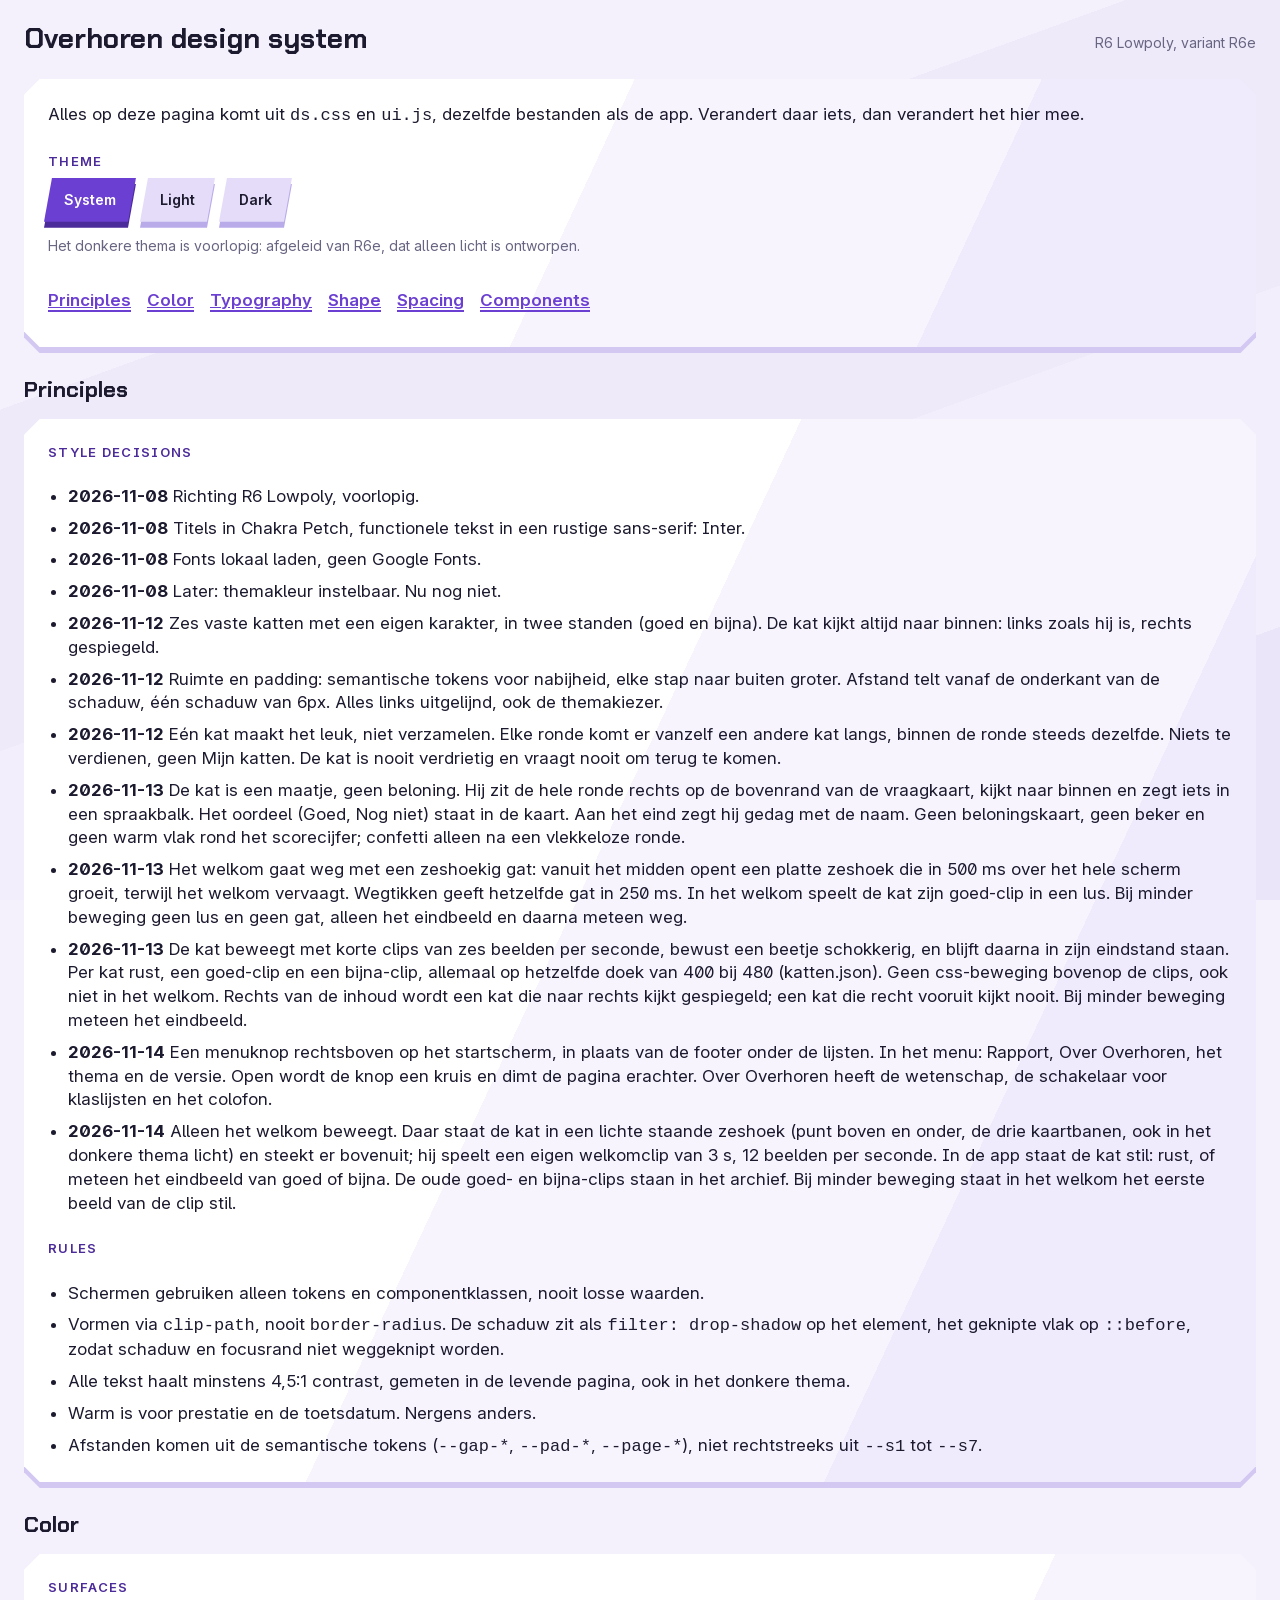
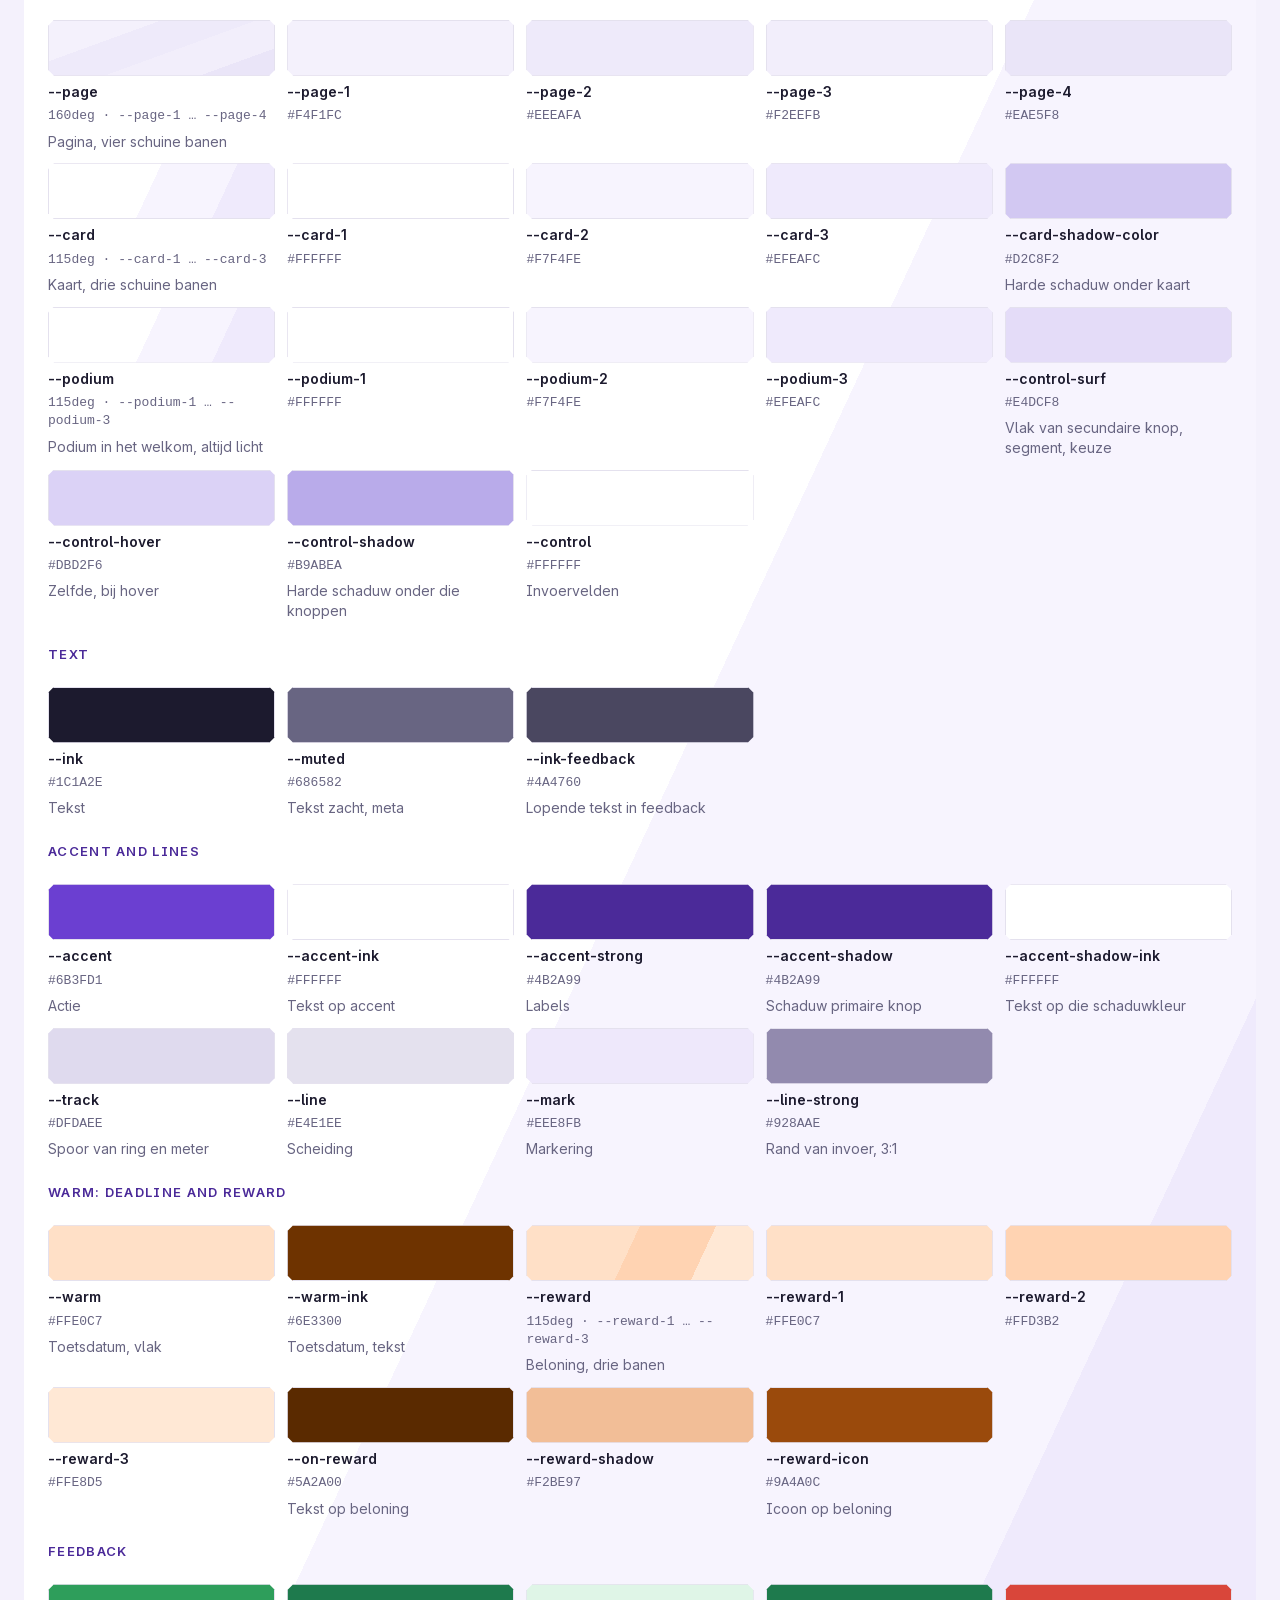
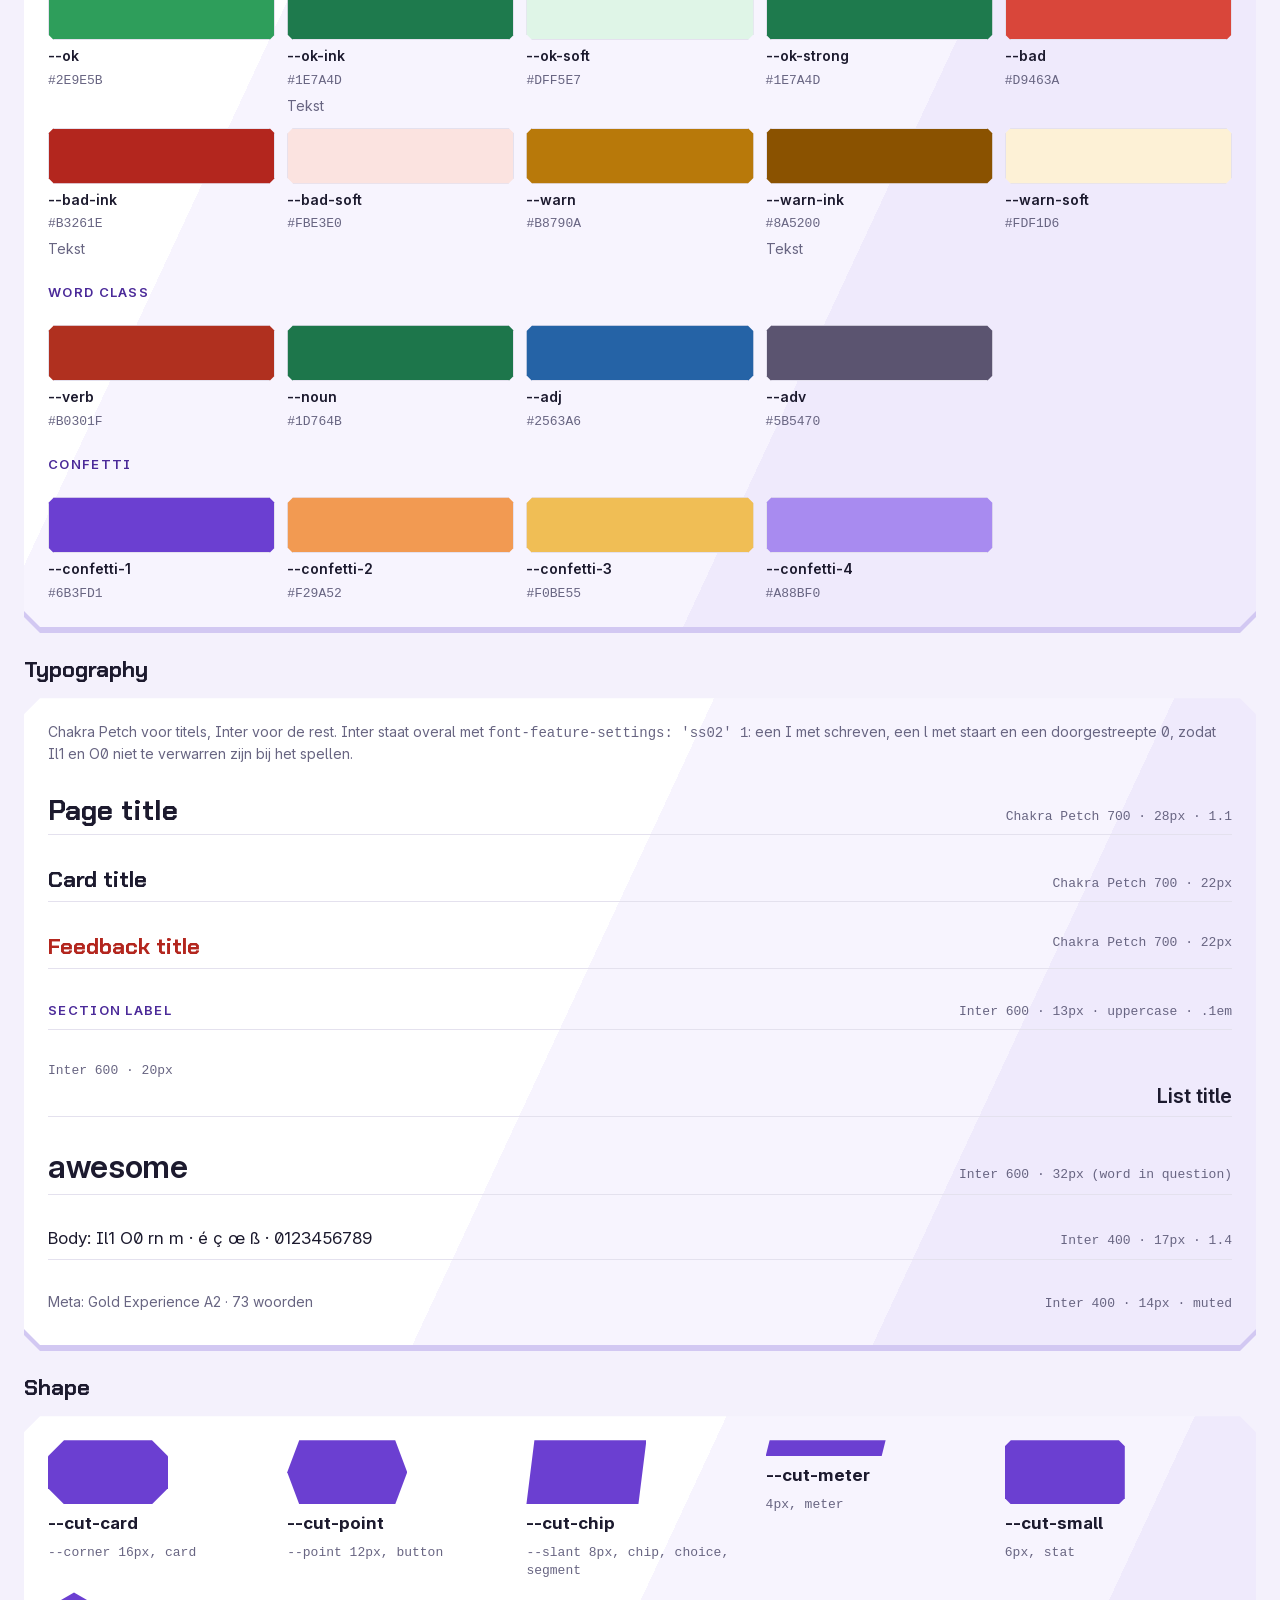
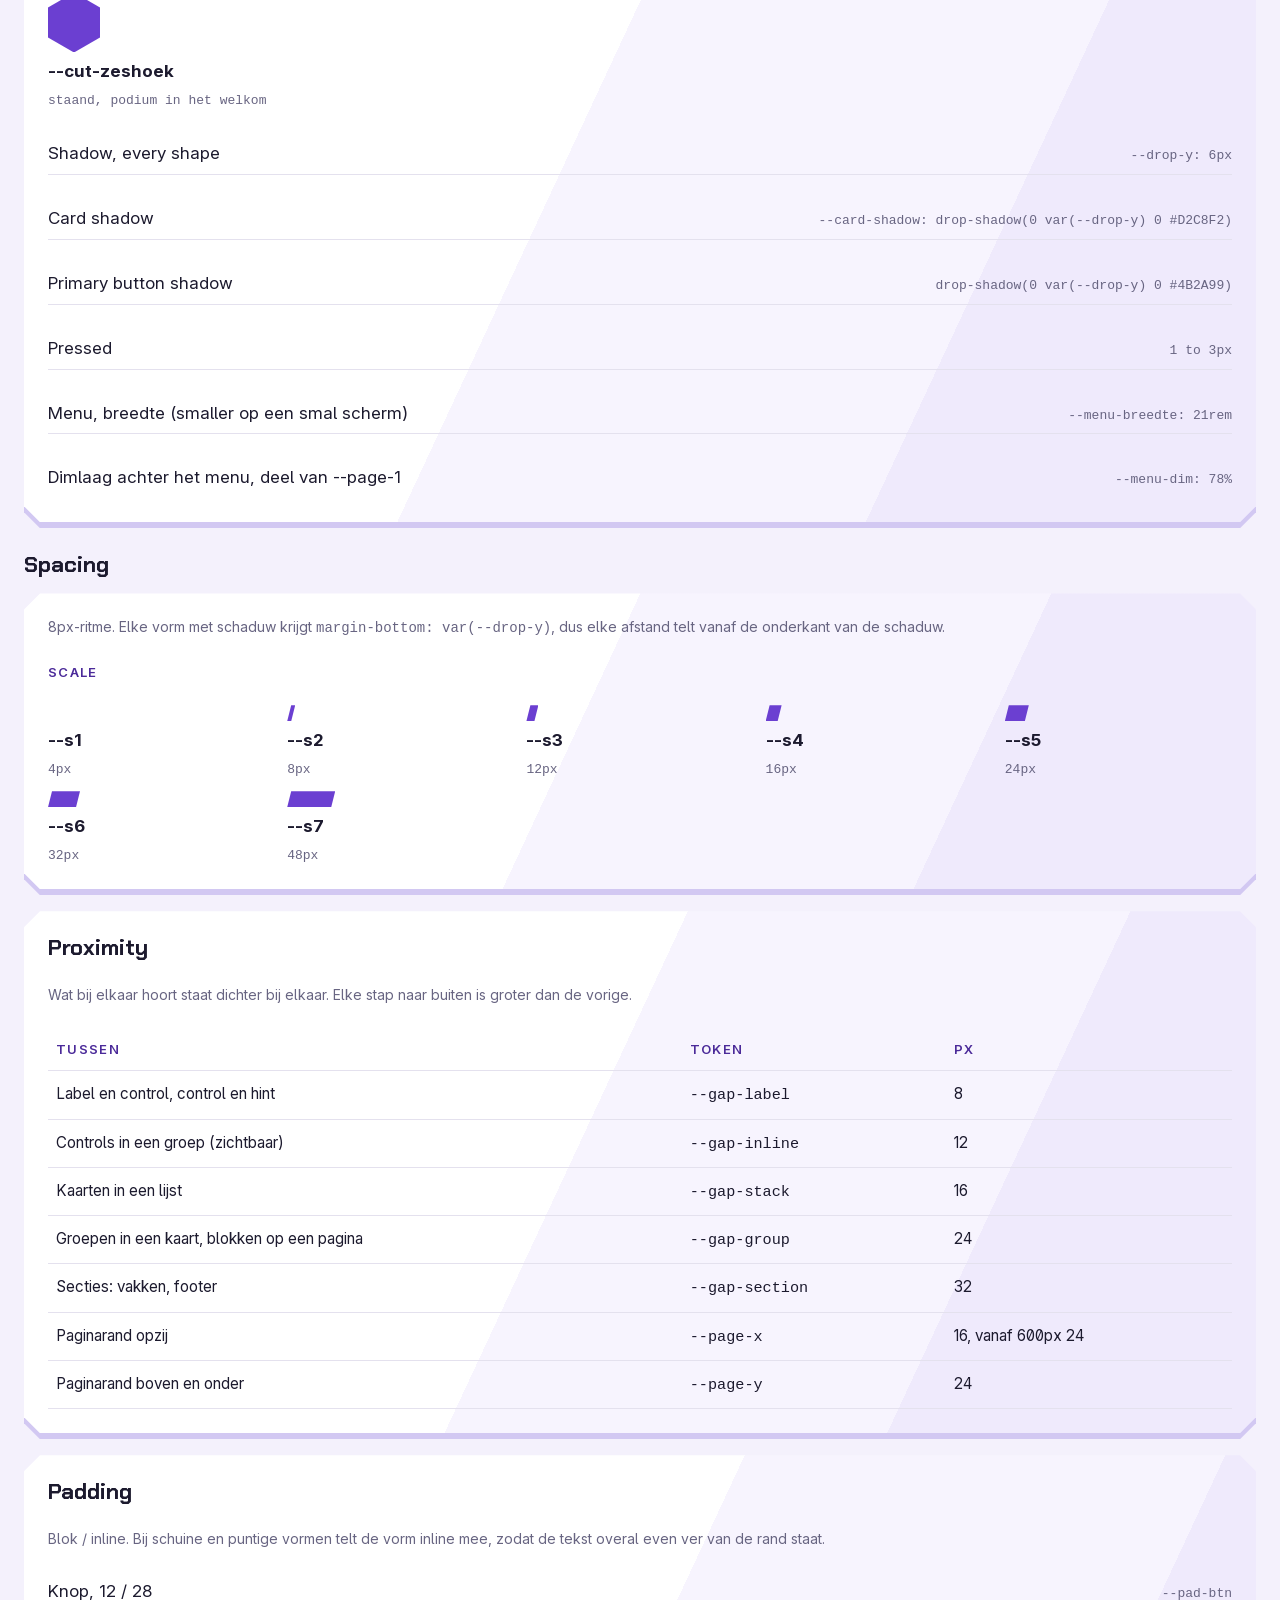
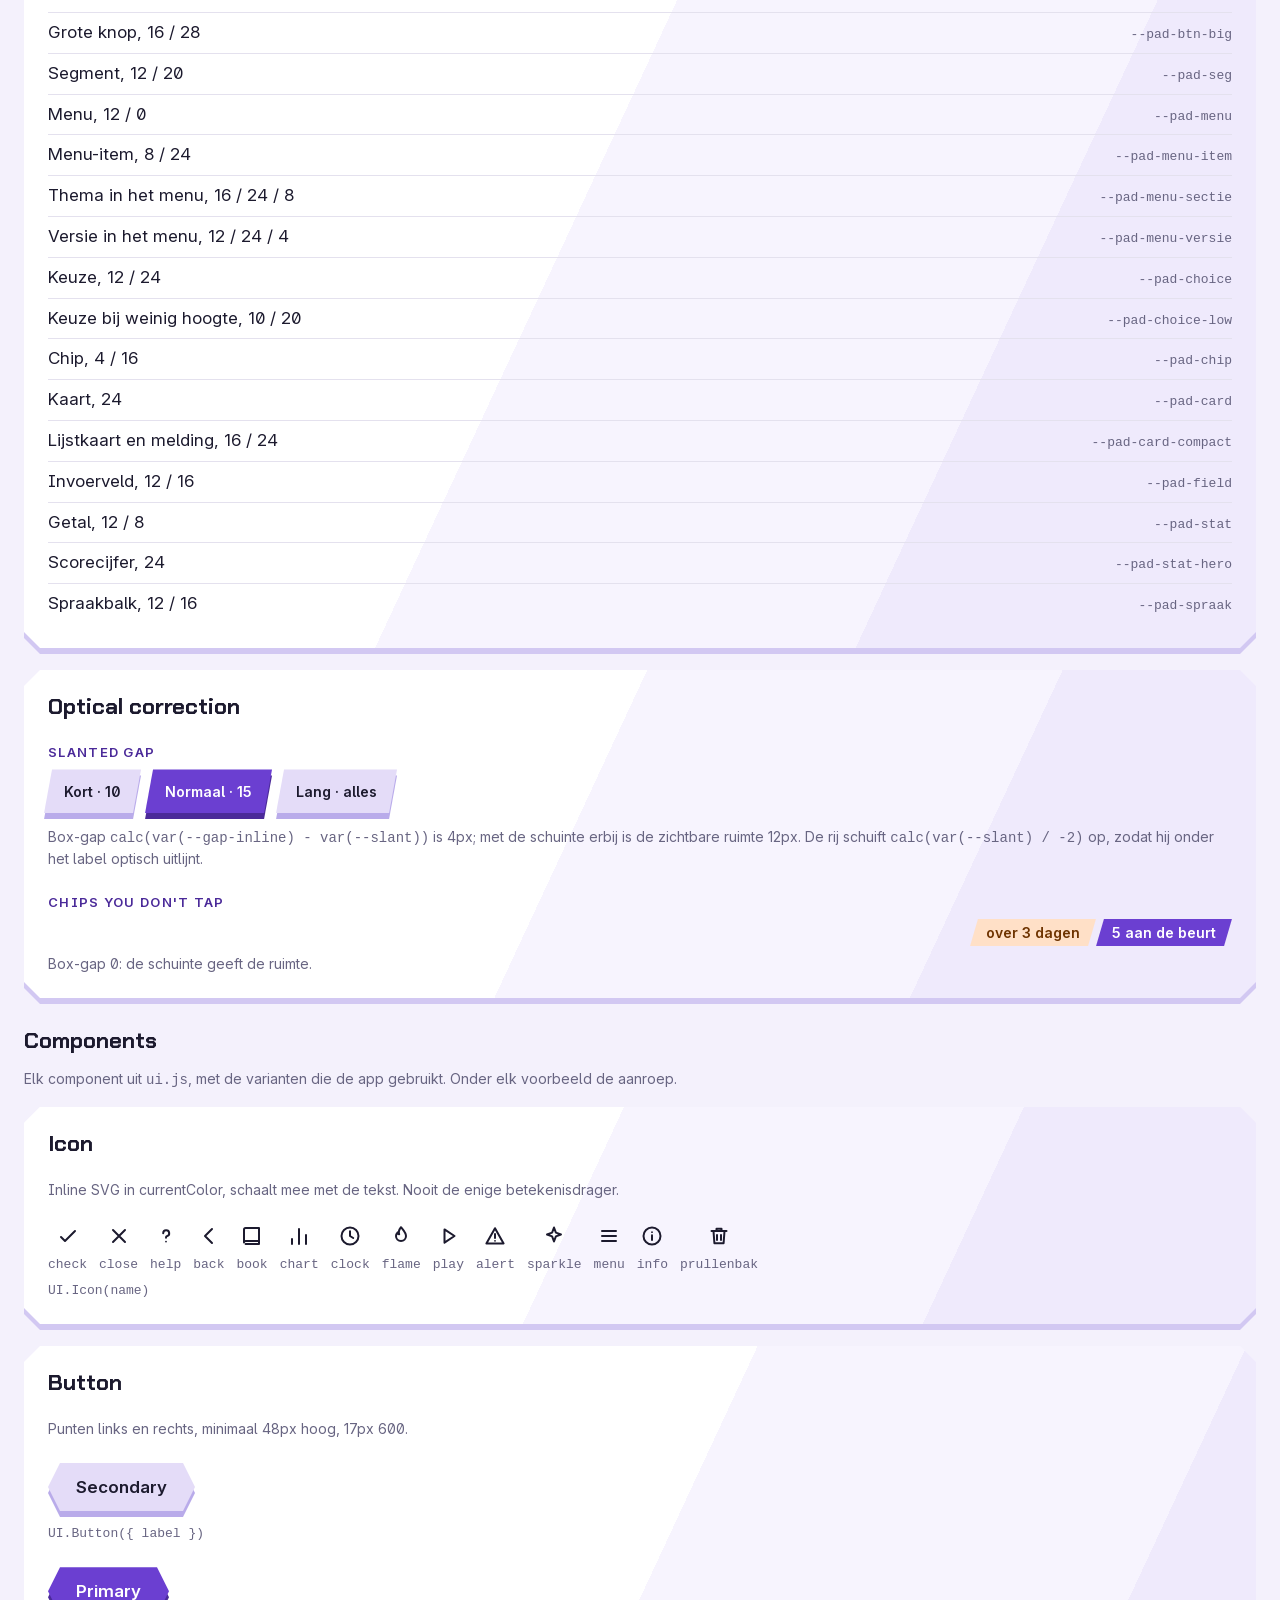
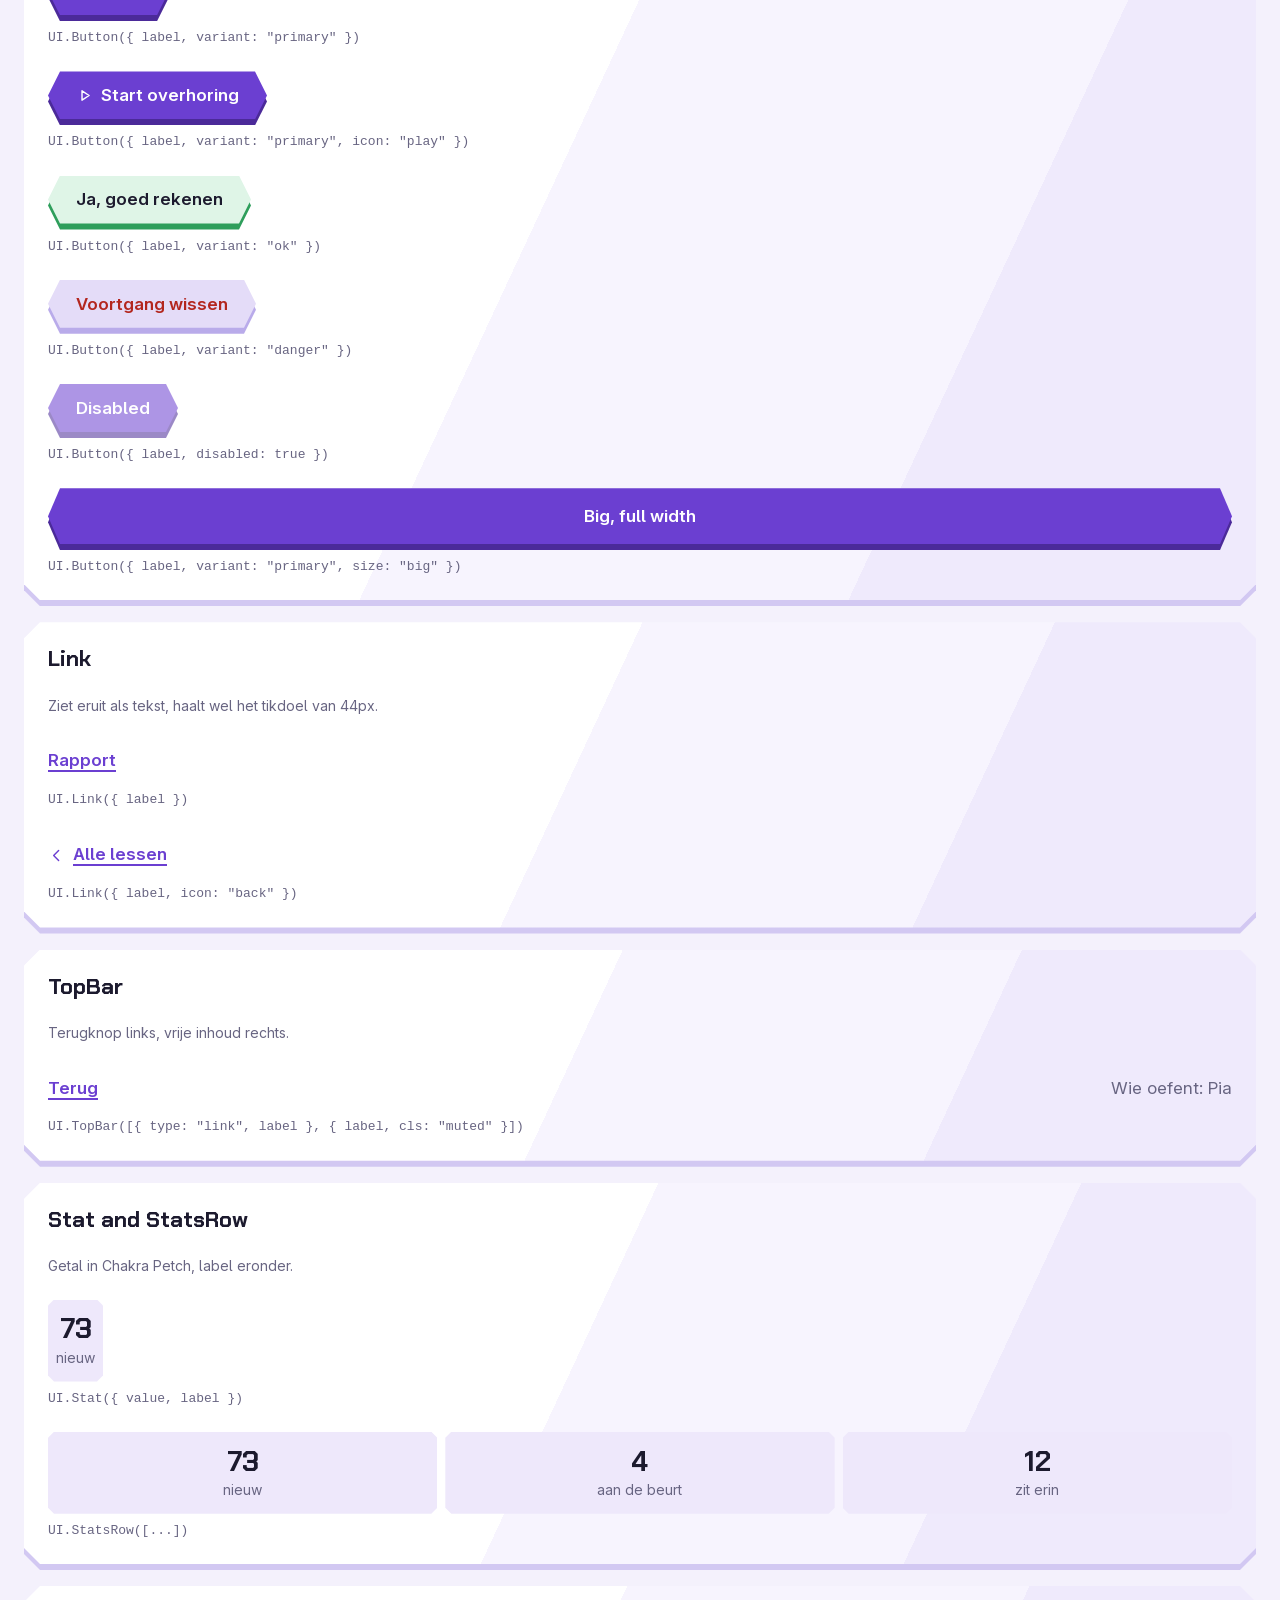
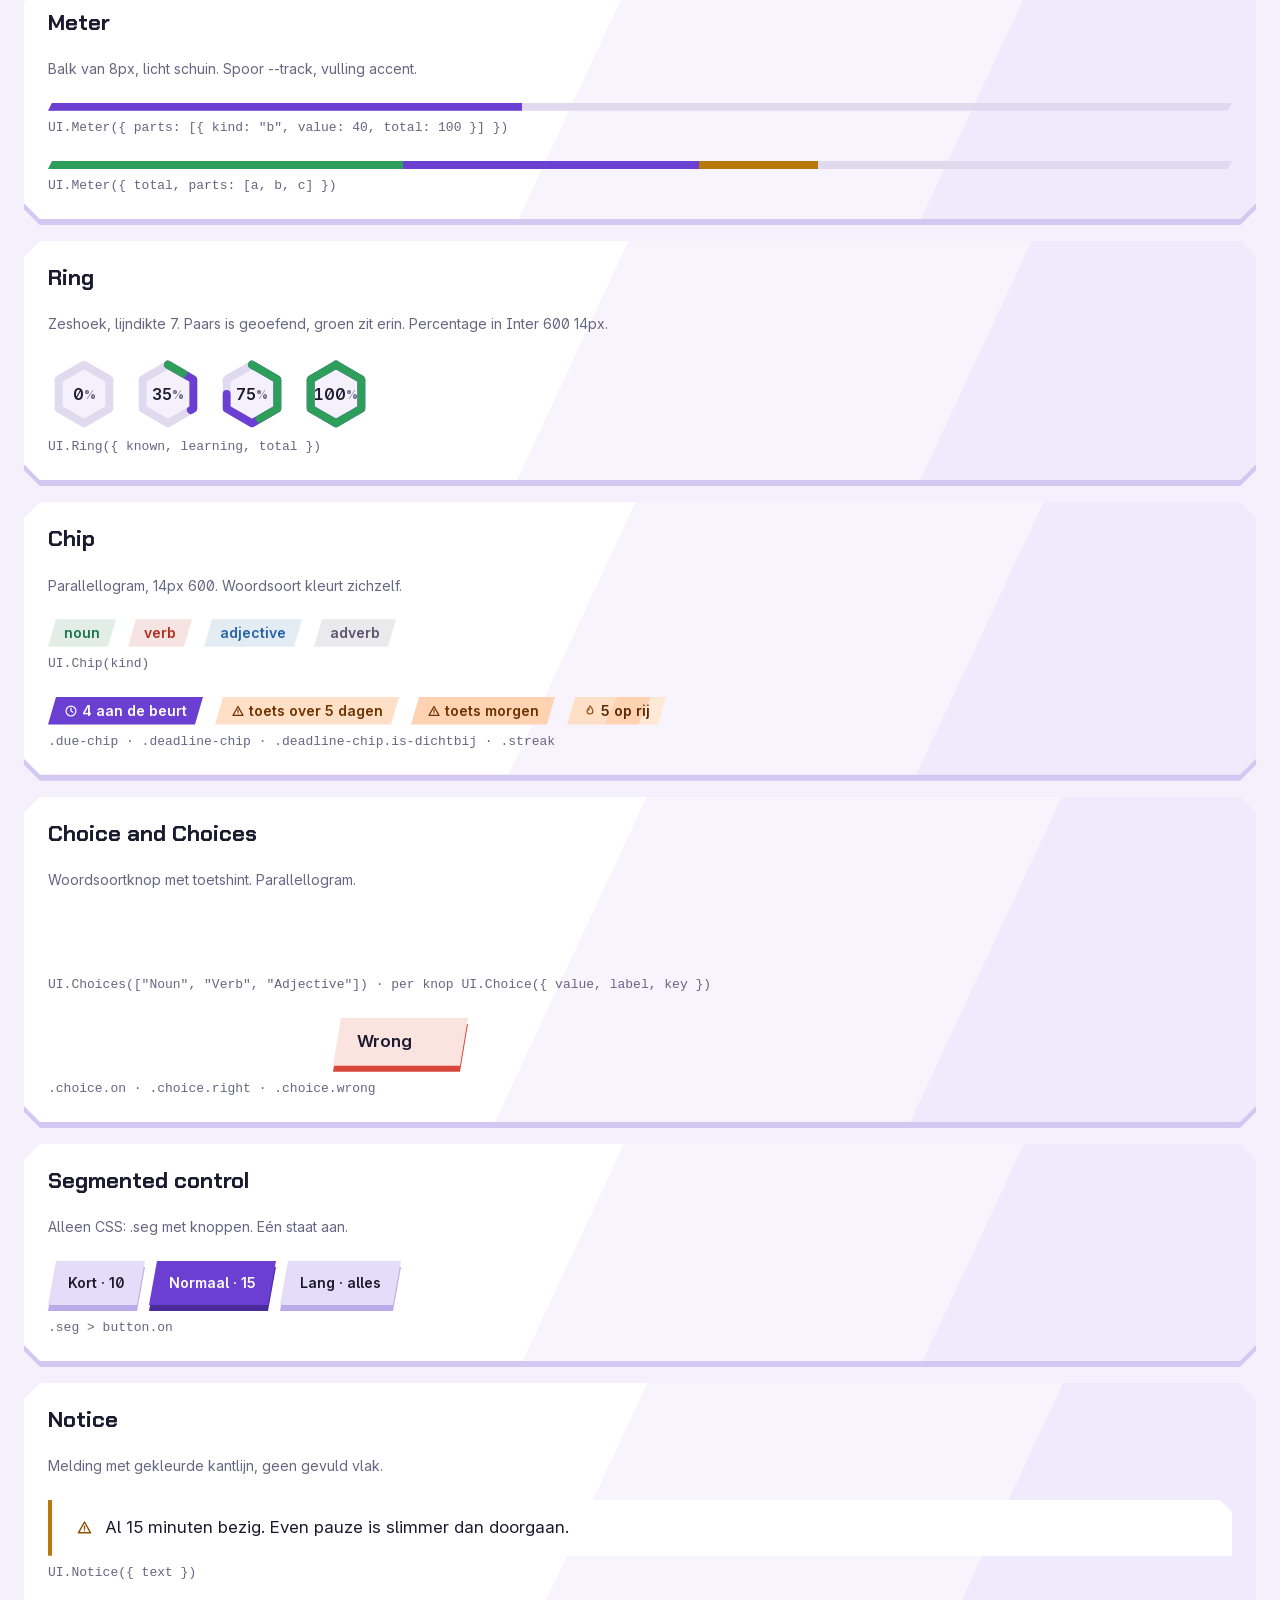
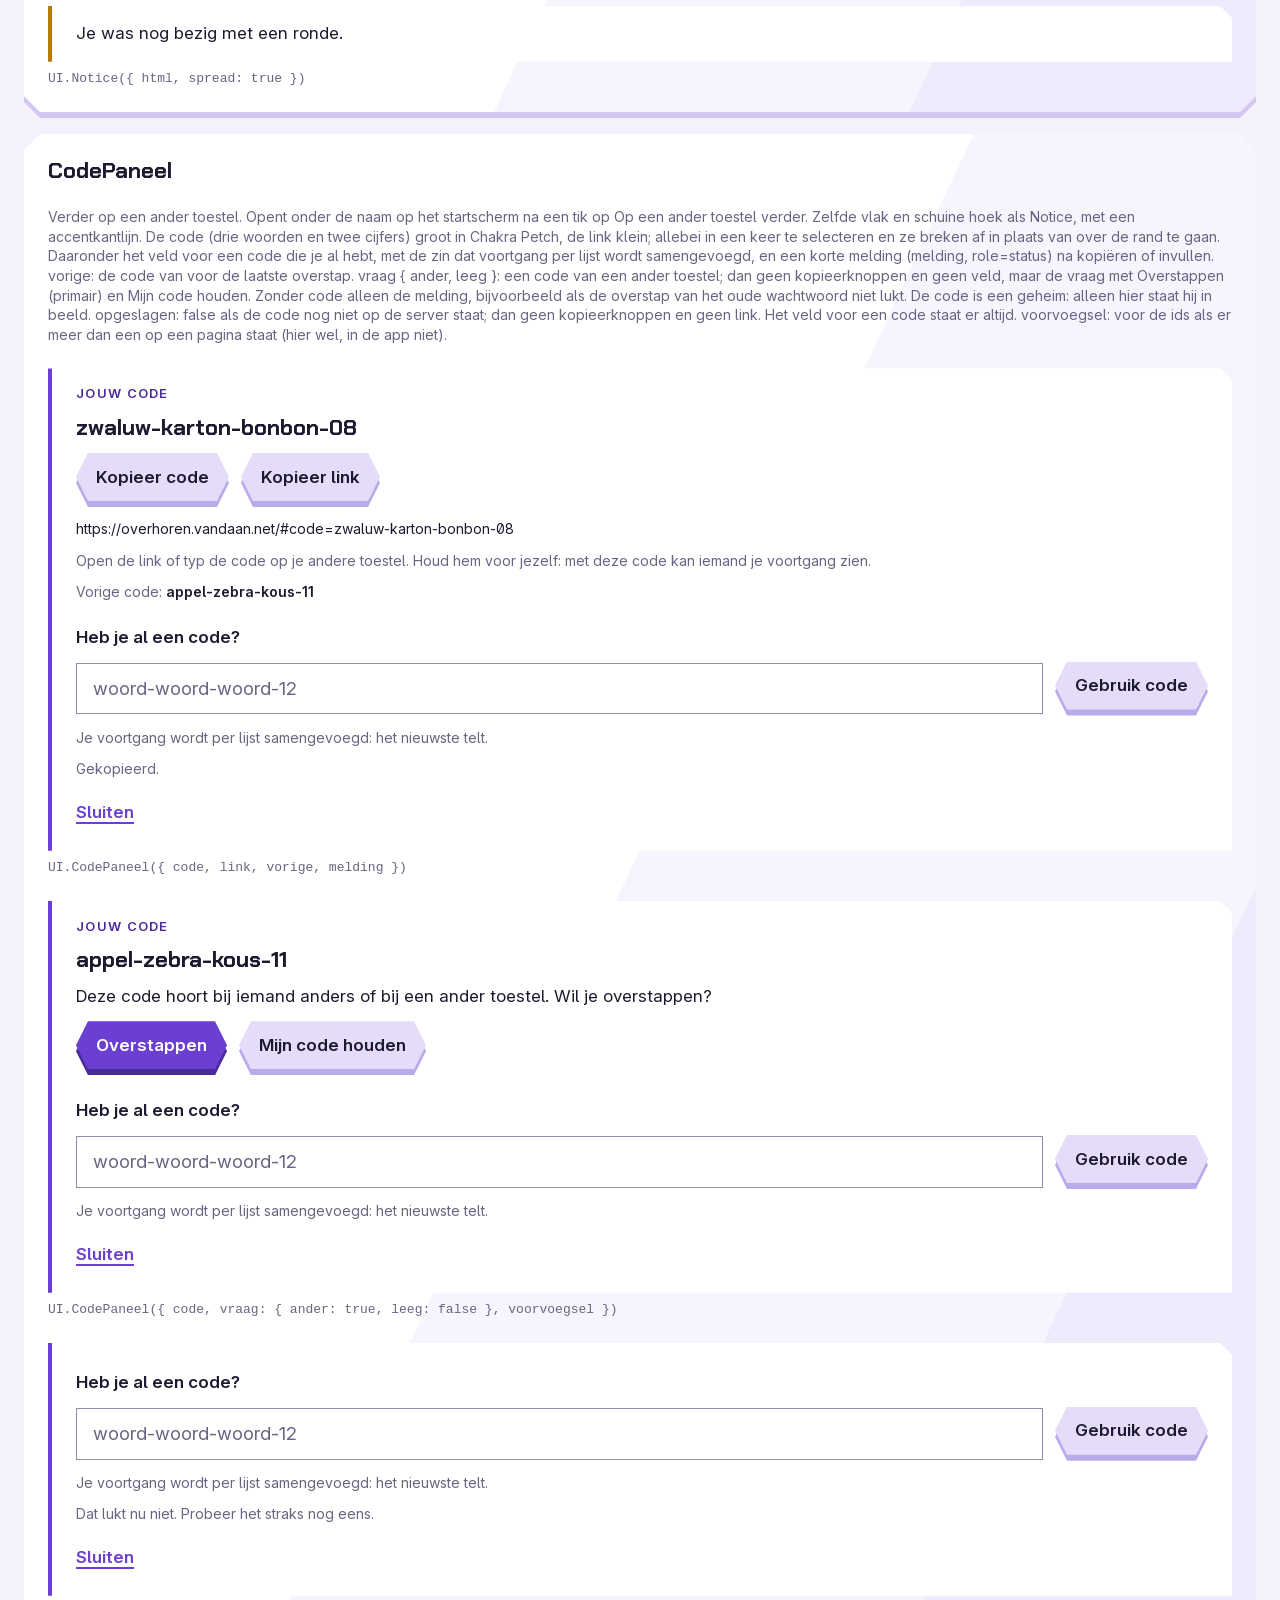
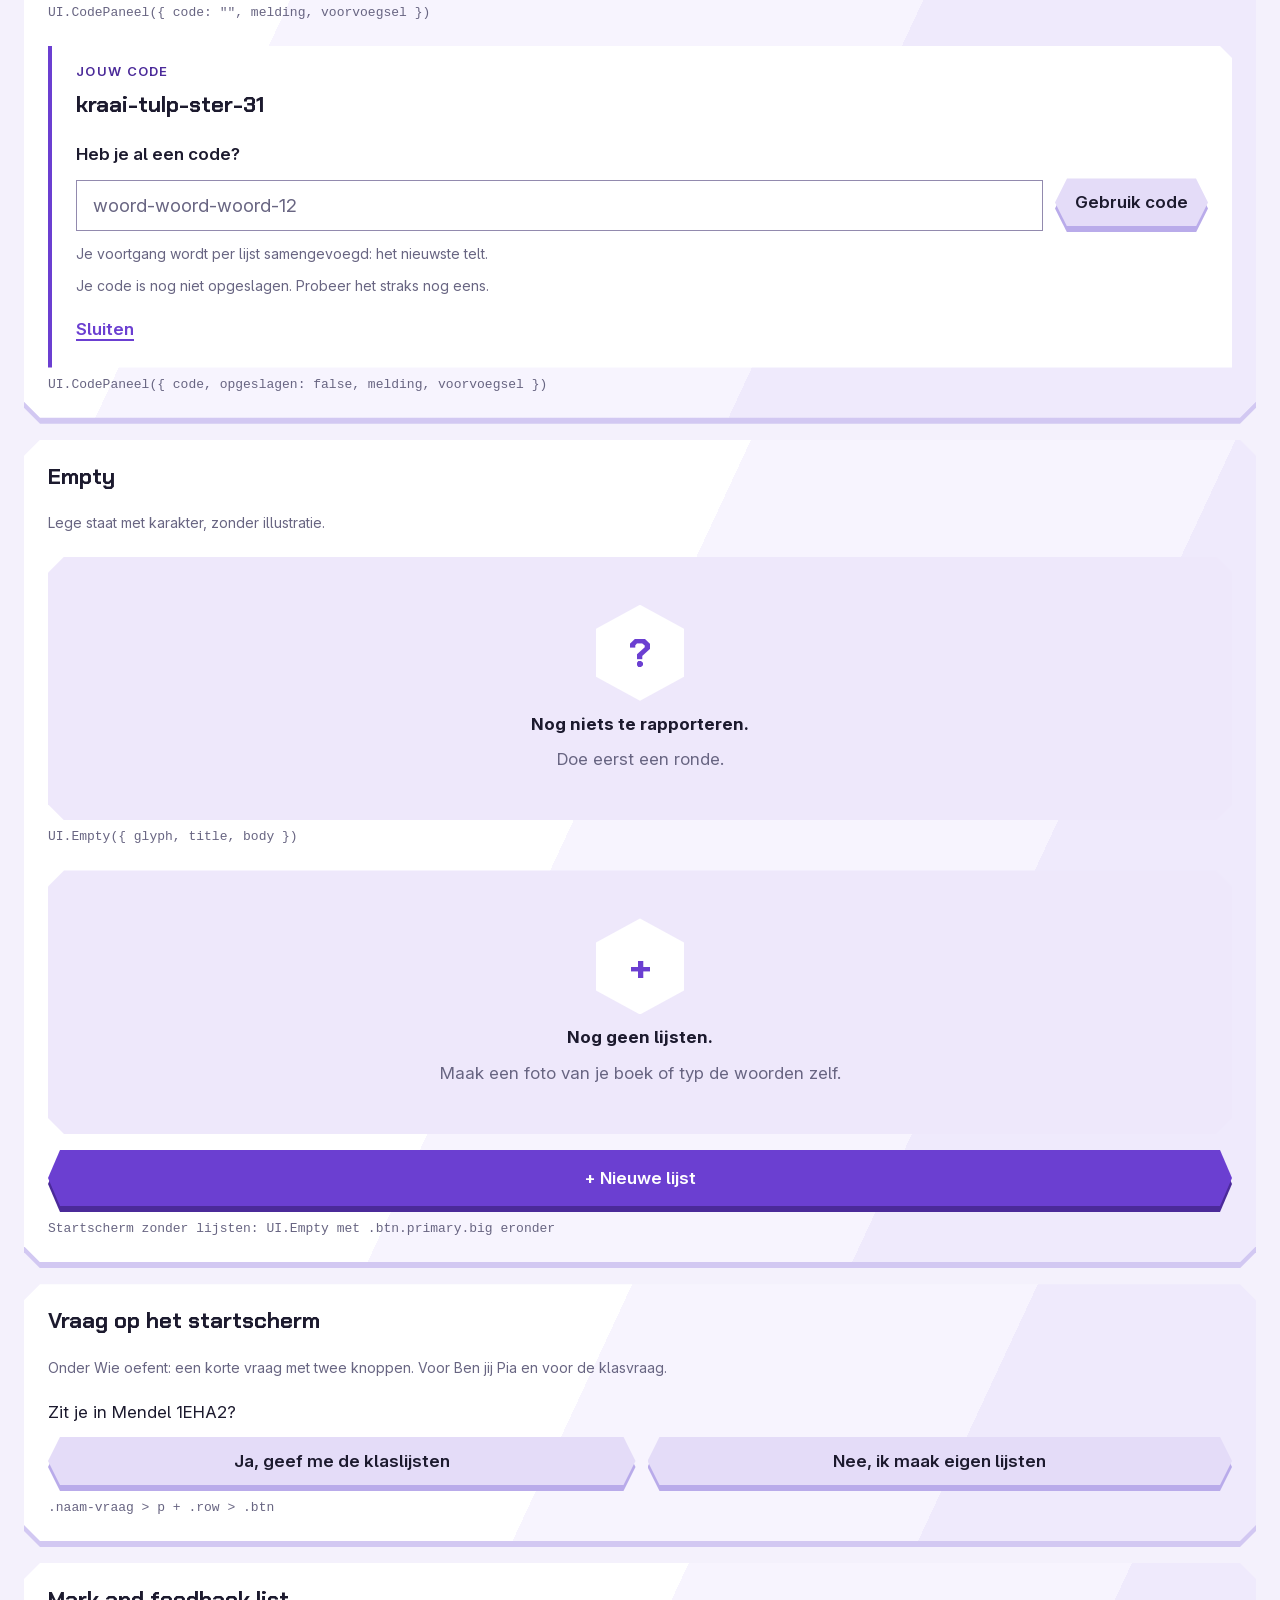
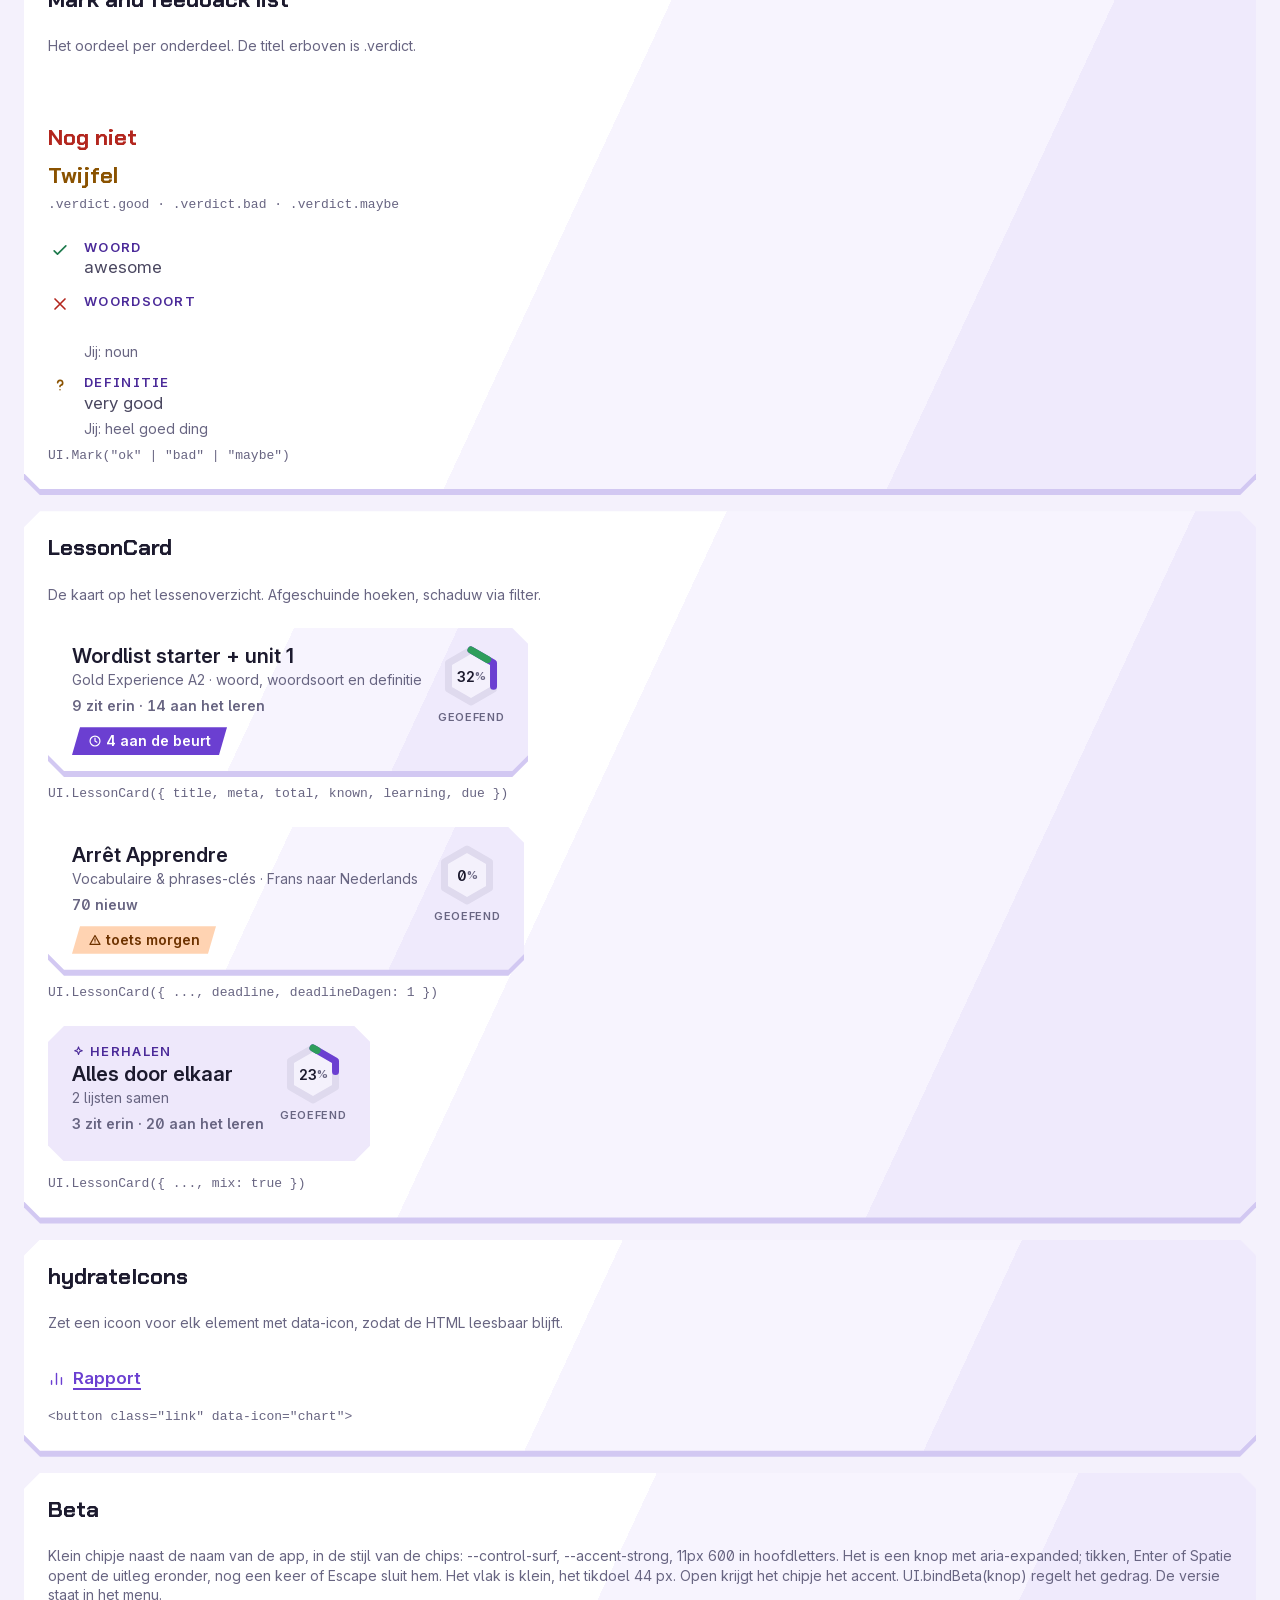
==== commit 8169ae23: "feat: lijst verwijderen met Ongedaan maken, en een Prullenbak - Verwijderen vraagt niets meer: de li" ====
--- a/designsystem.html
+++ b/designsystem.html
@@ -39,6 +39,9 @@
   /* het open menu: in de app dimt de laag het hele scherm, hier alleen het vak */
   .sg-menu { position: relative; inline-size: 100%; min-block-size: 25rem; }
   .sg-menu .menu-scrim { position: absolute; }
+  /* de ongedaan-balk staat in de app onderin het scherm; hier onderin het vak */
+  .sg-ongedaan { position: relative; inline-size: 100%; min-block-size: 9rem; }
+  .sg-ongedaan .ongedaan { position: absolute; }
 }
 </style>
 </head>
@@ -426,13 +429,35 @@
       ['UI.IconBtn({ id, icon, label, controls }) · UI.Menu({ id, items, thema }) · UI.bindMenu(knop)',
         '<header class="brand" style="width:100%"><div class="kop-rij"><h1>Overhoren</h1>' +
         UI.IconBtn({ id: "sg-menu-knop", icon: "menu", label: "Menu", controls: "sg-menu" }) +
-        UI.Menu({ id: "sg-menu", items: [{ icon: "chart", label: "Rapport" }, { icon: "info", label: "Over Overhoren" }], thema: { id: "sg-menu-thema", labelId: "sg-menu-thema-label" } }) +
+        UI.Menu({ id: "sg-menu", items: [{ icon: "chart", label: "Rapport" }, { icon: "prullenbak", label: "Prullenbak", teller: 2 }, { icon: "info", label: "Over Overhoren" }], thema: { id: "sg-menu-thema", labelId: "sg-menu-thema-label" } }) +
         '</div><p class="tag">Tik op de knop</p></header>'],
       ['UI.IconBtn({ ..., open: true }) · UI.Menu({ ..., open: true })',
         '<div class="sg-menu"><header class="brand"><div class="kop-rij"><h1>Overhoren</h1>' +
         UI.IconBtn({ icon: "close", label: "Menu", controls: "sg-menu-open", open: true }) +
-        UI.Menu({ id: "sg-menu-open", open: true, items: [{ icon: "chart", label: "Rapport" }, { icon: "info", label: "Over Overhoren" }], thema: { id: "sg-menu-open-thema", labelId: "sg-menu-open-thema-label" } }) +
+        UI.Menu({ id: "sg-menu-open", open: true, items: [{ icon: "chart", label: "Rapport" }, { icon: "prullenbak", label: "Prullenbak", teller: 2 }, { icon: "info", label: "Over Overhoren" }], thema: { id: "sg-menu-open-thema", labelId: "sg-menu-open-thema-label" } }) +
         '</div><p class="tag">Woordjes leren met slimme herhaling</p></header></div>']
+    ], { col: true }),
+
+    block("Teller", "Een getal in een chip, rechts in een menu-item (items: [{ ..., teller }] in UI.Menu), zoals het aantal lijsten in de Prullenbak. Bij 0 geen chip. De chip is voor het oog; een schermlezer hoort \", 2 lijsten\", dus het item heet Prullenbak, 2 lijsten. Met tellerId staat hij er altijd (verborgen bij 0) en zet UI.zetTeller(el, n) het getal.", [
+      ['UI.Teller({ n: 2 })', '<nav class="menu" style="position:static;inline-size:min(var(--menu-breedte),100%)">' + '<button type="button" class="menu-item">' + UI.Icon("prullenbak") + '<span>Prullenbak</span>' + UI.Teller({ n: 2 }) + '</button></nav>']
+    ], { col: true }),
+
+    block("IconBtn danger", "De rode icoonknop rechtsboven op het lesscherm: UI.IconBtn met className danger, het icoon prullenbak in --bad-ink. Hij verwijdert zonder te vragen; de ongedaan-balk zet de lijst terug.", [
+      ['UI.IconBtn({ id, icon: "prullenbak", label: "Lijst verwijderen", className: "danger" })',
+        '<div class="topbar" style="width:100%"><button type="button" class="link">' + UI.Icon("back") + '<span>Alle lessen</span></button><span class="topbar-rechts"><span class="muted">Wie oefent: Pia</span>' +
+        UI.IconBtn({ icon: "prullenbak", label: "Lijst verwijderen", className: "danger" }) + '</span></div>']
+    ], { col: true }),
+
+    block("Ongedaan", "Na verwijderen onderin het scherm: de zin en de link Ongedaan maken, met een balk die in --ongedaan-duur (8 s) aftelt. Omgekeerd thema (color-scheme draait om): in licht donker, in donker licht, dus geen nieuwe kleuren. Hooguit --ongedaan-breedte breed. role=status: de zin wordt voorgelezen, de balk pakt de focus niet, met Tab is hij te bereiken. Muis of focus erin pauzeert hem. Een nieuwe verwijdering vervangt hem. Ongedaan maken zet terug en haalt hem weg. Bij minder beweging staat de aftelbalk stil, de tijd geldt wel. UI.toonOngedaan(el, { tekst, ongedaan }) regelt het gedrag. Hier onderin het vak.", [
+      ['UI.Ongedaan({ id, tekst })', '<div class="sg-ongedaan">' + UI.Ongedaan({ id: "sg-ongedaan", tekst: "Unité 2 is verwijderd." }) + '</div>'],
+      ['UI.toonOngedaan(el, { tekst, ongedaan })', UI.Button({ id: "sg-ongedaan-toon", label: "Toon de balk opnieuw" })]
+    ], { col: true }),
+
+    block("PrullenKaart", "Een lijst in de Prullenbak: vak, titel en een regel. Eigen lijsten: aantal woorden en nog zoveel dagen, met Terugzetten en Definitief verwijderen (.link.danger). Klaslijsten: alleen Terugzetten. Definitief verwijderen vraagt in de kaart, in een Notice met role=group: Ja, verwijder (.btn.danger) en Annuleren; de focus gaat naar Annuleren, Escape annuleert. Leeg: UI.Empty.", [
+      ['UI.PrullenKaart({ id, vak, titel, regel, eigen: true })', '<div class="prullen-lijst" style="width:100%">' + UI.PrullenKaart({ id: "a", kopId: "sg-prullen-a", vak: "Frans", titel: "Unité 2", regel: "12 woorden · nog 27 dagen", eigen: true }) + '</div>'],
+      ['UI.PrullenKaart({ id, vak, titel, regel })', '<div class="prullen-lijst" style="width:100%">' + UI.PrullenKaart({ id: "b", kopId: "sg-prullen-b", vak: "Engels", titel: "Grammar starter + unit 1", regel: "Klaslijst · blijft hier tot je hem terugzet" }) + '</div>'],
+      ['UI.PrullenKaart({ ..., eigen: true, bevestig: true })', '<div class="prullen-lijst" style="width:100%">' + UI.PrullenKaart({ id: "c", kopId: "sg-prullen-c", vak: "Frans", titel: "Unité 2", regel: "12 woorden · nog 27 dagen", eigen: true, bevestig: true }) + '</div>'],
+      ['UI.Empty({ glyph: "0", title, body })', '<div class="card" style="width:100%">' + UI.Empty({ glyph: "0", title: "De prullenbak is leeg.", body: "Een verwijderde lijst staat hier 30 dagen." }) + '</div>']
     ], { col: true }),
 
     // De katten: de beelden en namen komen uit celebrate.js en katten.json, net als in de app.
@@ -478,6 +503,8 @@
   UI.hydrateIcons(document);
   document.querySelectorAll("#sg-components .beta").forEach(UI.bindBeta);
   UI.bindMenu($("sg-menu-knop"));
+  // de ongedaan-balk: tellen, pauzeren en Ongedaan maken zoals in de app
+  $("sg-ongedaan-toon").addEventListener("click", () => UI.toonOngedaan($("sg-ongedaan"), { tekst: "Unité 2 is verwijderd." }));
   // het welkom: de welkomclip en de overgang, net als in de app
   const reduced = matchMedia("(prefers-reduced-motion: reduce)").matches;
   const tokenMs = naam => parseFloat(getComputedStyle(document.documentElement).getPropertyValue(naam));
--- a/ds.css
+++ b/ds.css
@@ -267,6 +267,7 @@
     --page-y: var(--s5);        /* paginarand boven en onder */
     --menu-breedte: 21rem;      /* het menu rechtsboven, smaller als het scherm dat is */
     --menu-dim: 78%;            /* hoeveel van --page-1 de dimlaag achter het menu dekt */
+    --ongedaan-breedte: 34rem;  /* de ongedaan-balk onderin, smaller als het scherm dat is */
     /* Veilige rand: als app op het beginscherm (iOS, black-translucent en
        viewport-fit=cover) loopt de pagina onder de statusbalk en de
        thuisbalk door. env() geeft daar de ruimte die vrij moet blijven,
@@ -312,6 +313,10 @@
     --welkom-overgang-snel: 250ms;  /* hetzelfde gat na een tik of toets */
     --welkom-curve: cubic-bezier(0.6, 0, 0.4, 1);    /* rustig open, snel over het midden, rustig de hoeken uit */
     --t-welkom:    2.5rem;    /* 40px, de naam van de app in het welkom */
+
+    /* --- ongedaan: zo lang staat de balk na verwijderen (UI.toonOngedaan
+       leest deze waarde, in ms). Muis of focus erin pauzeert hem. --- */
+    --ongedaan-duur: 8000ms;
 
     /* kleinste tikdoel op een telefoon; knoppen zijn 48 */
     --tap:44px;
@@ -856,6 +861,19 @@
     color: var(--accent-ink); z-index: 11;
   }
   .icon-btn:focus-visible { outline: 3px solid var(--accent); outline-offset: 3px; }
+  /* rood icoon voor iets dat weggaat, zoals Lijst verwijderen */
+  .icon-btn.danger { color: var(--bad-ink); }
+  /* rechts in een topbar: tekst en een icoonknop naast elkaar */
+  .topbar-rechts { display: flex; align-items: center; gap: var(--gap-inline); min-inline-size: 0; }
+
+  /* --- link in rood: iets dat weggaat, zoals Definitief verwijderen --- */
+  .link.danger { color: var(--bad-ink); }
+
+  /* --- alleen voor een schermlezer --- */
+  .sr-only {
+    position: absolute; inline-size: 1px; block-size: 1px; margin: -1px; padding: 0; border: 0;
+    overflow: hidden; clip-path: inset(50%); white-space: nowrap;
+  }
 
   /* --- menu: een kaart onder de menuknop, rechts uitgelijnd (UI.Menu).
          De dimlaag erachter vangt een tik buiten het menu. --- */
@@ -873,11 +891,48 @@
     font: inherit; font-weight: 600; color: var(--ink); text-align: start; cursor: pointer;
   }
   .menu-item .icon { font-size: var(--t-icon-menu); color: var(--accent-strong); }
+  /* teller rechts in een menu-item (UI.Teller), zoals bij de Prullenbak */
+  .menu-item .teller { margin-inline-start: auto; }
+  .teller .chip { color: var(--accent-strong); font-variant-numeric: tabular-nums; }
   .menu-item:focus-visible { outline: 3px solid var(--accent); outline-offset: -3px; }
   .menu-sectie, .menu-versie { border-block-start: 1px solid var(--line); }
   .menu-sectie { margin-block-start: var(--gap-label); padding: var(--pad-menu-sectie); display: flex; flex-direction: column; gap: var(--gap-label); }
   .menu-sectie > .seg { margin-inline-start: calc(var(--slant) / -2); }
   .menu-versie { margin: 0; padding: var(--pad-menu-versie); color: var(--muted); font-size: var(--t-meta); font-variant-numeric: tabular-nums; }
+
+  /* --- ongedaan: balk onderin na verwijderen (UI.Ongedaan) ---
+     Omgekeerd thema, zodat hij opvalt zonder nieuwe kleuren: color-scheme
+     draait om, dus light-dark() in alle tokens pakt de andere kant. In
+     licht is hij donker, in donker licht. De aftelbalk krimpt met een
+     transform (.telt) in --ongedaan-duur; .pauze zet hem stil. Bij reduced
+     motion staat hij vol (regel onderaan), de tijd loopt wel. */
+  .ongedaan {
+    color-scheme: dark; color: var(--ink);
+    position: fixed; z-index: 20; inset-inline: var(--rand-links) var(--rand-rechts); inset-block-end: var(--rand-onder);
+    max-inline-size: var(--ongedaan-breedte); margin-inline: auto; margin-block-end: var(--drop-y);
+    isolation: isolate; filter: var(--card-shadow);
+    padding: var(--pad-card-compact); display: flex; flex-direction: column; gap: var(--gap-inline);
+  }
+  :root[data-theme="dark"] .ongedaan { color-scheme: light; }
+  @media (prefers-color-scheme: dark) { :root:not([data-theme]) .ongedaan { color-scheme: light; } }
+  .ongedaan::before { content: ""; position: absolute; inset: 0; z-index: -1; background: var(--card-1); clip-path: var(--cut-card); }
+  .ongedaan-rij { display: flex; align-items: center; justify-content: space-between; gap: var(--gap-inline); }
+  .ongedaan-tekst { min-inline-size: 0; overflow-wrap: anywhere; }
+  .ongedaan-actie { flex: none; }
+  .ongedaan-meter i { inline-size: 100%; transform-origin: left center; }
+  .ongedaan.telt .ongedaan-meter i { animation: aftellen var(--ongedaan-duur) linear forwards; }
+  .ongedaan.pauze .ongedaan-meter i { animation-play-state: paused; }
+
+  /* --- prullen: een lijst in de prullenbak (UI.PrullenKaart) ---
+     Vak, titel en een regel, daaronder Terugzetten en bij eigen lijsten
+     Definitief verwijderen. Bevestigen gebeurt in de kaart, in een
+     .notice. */
+  .prullen { gap: var(--gap-stack); }
+  .prullen .eyebrow { display: block; margin-block-end: var(--s1); }
+  .prullen-titel { font-family: var(--body); font-weight: 600; font-size: var(--t-list); line-height: 1.2; }
+  .prullen .row { align-items: center; gap: 0 var(--gap-group); }
+  .prullen .row > .btn { flex: 0 0 auto; }
+  .prullen-vraag .row { gap: 0 var(--gap-group); }
 
   /* --- vak: een map met de lijsten van een schoolvak ---
      De vaknaam is een sectielabel; de kaarten eronder dragen de titels. */
@@ -1005,6 +1060,7 @@
   .lesson:active { transform: translateY(3px); }
   .lesson:not(.is-mix):active { --drop: drop-shadow(0 3px 0 var(--card-shadow-color)); }
 
+  @keyframes aftellen { from { transform: scaleX(1); } to { transform: scaleX(0); } }
   @keyframes pop  { from { transform: scale(.7); opacity: 0 } to { transform: scale(1); opacity: 1 } }
   @keyframes bump { 0% { transform: scale(1) } 40% { transform: scale(1.22) } 100% { transform: scale(1) } }
   /* welkom: alleen translate, scale, rotate, opacity en het gat */
@@ -1078,6 +1134,11 @@
 
   /* eerst lezen */
   .sec-title td { background: var(--mark); font-weight: 600; font-family: var(--body); }
+
+  /* prullenbak */
+  .prullen-lijst { display: flex; flex-direction: column; gap: var(--gap-stack); }
+  #prullenbak-kop:focus { outline: none; }
+  #prullenbak-kop:focus-visible { outline: 3px solid var(--accent); outline-offset: 3px; }
 
   /* rapport */
   .rep { display: flex; flex-direction: column; gap: var(--s3); }
@@ -1208,6 +1269,8 @@
     .choice.right { border-style: double; border-width: 5px; }
     .choice.wrong { border-style: dashed; }
     .q-card.is-good { animation: none; }
+    .ongedaan { border: 2px solid CanvasText; filter: none; }
+    .ongedaan::before { clip-path: none; }
     .card, .notice, .stat, .empty, .chip, .due-chip, .deadline-chip, .meter, .streak, .verdict, .spraak,
     .beta-chip, .beta-uitleg { clip-path: none; }
     .beta-chip { border: 1px solid ButtonText; }
